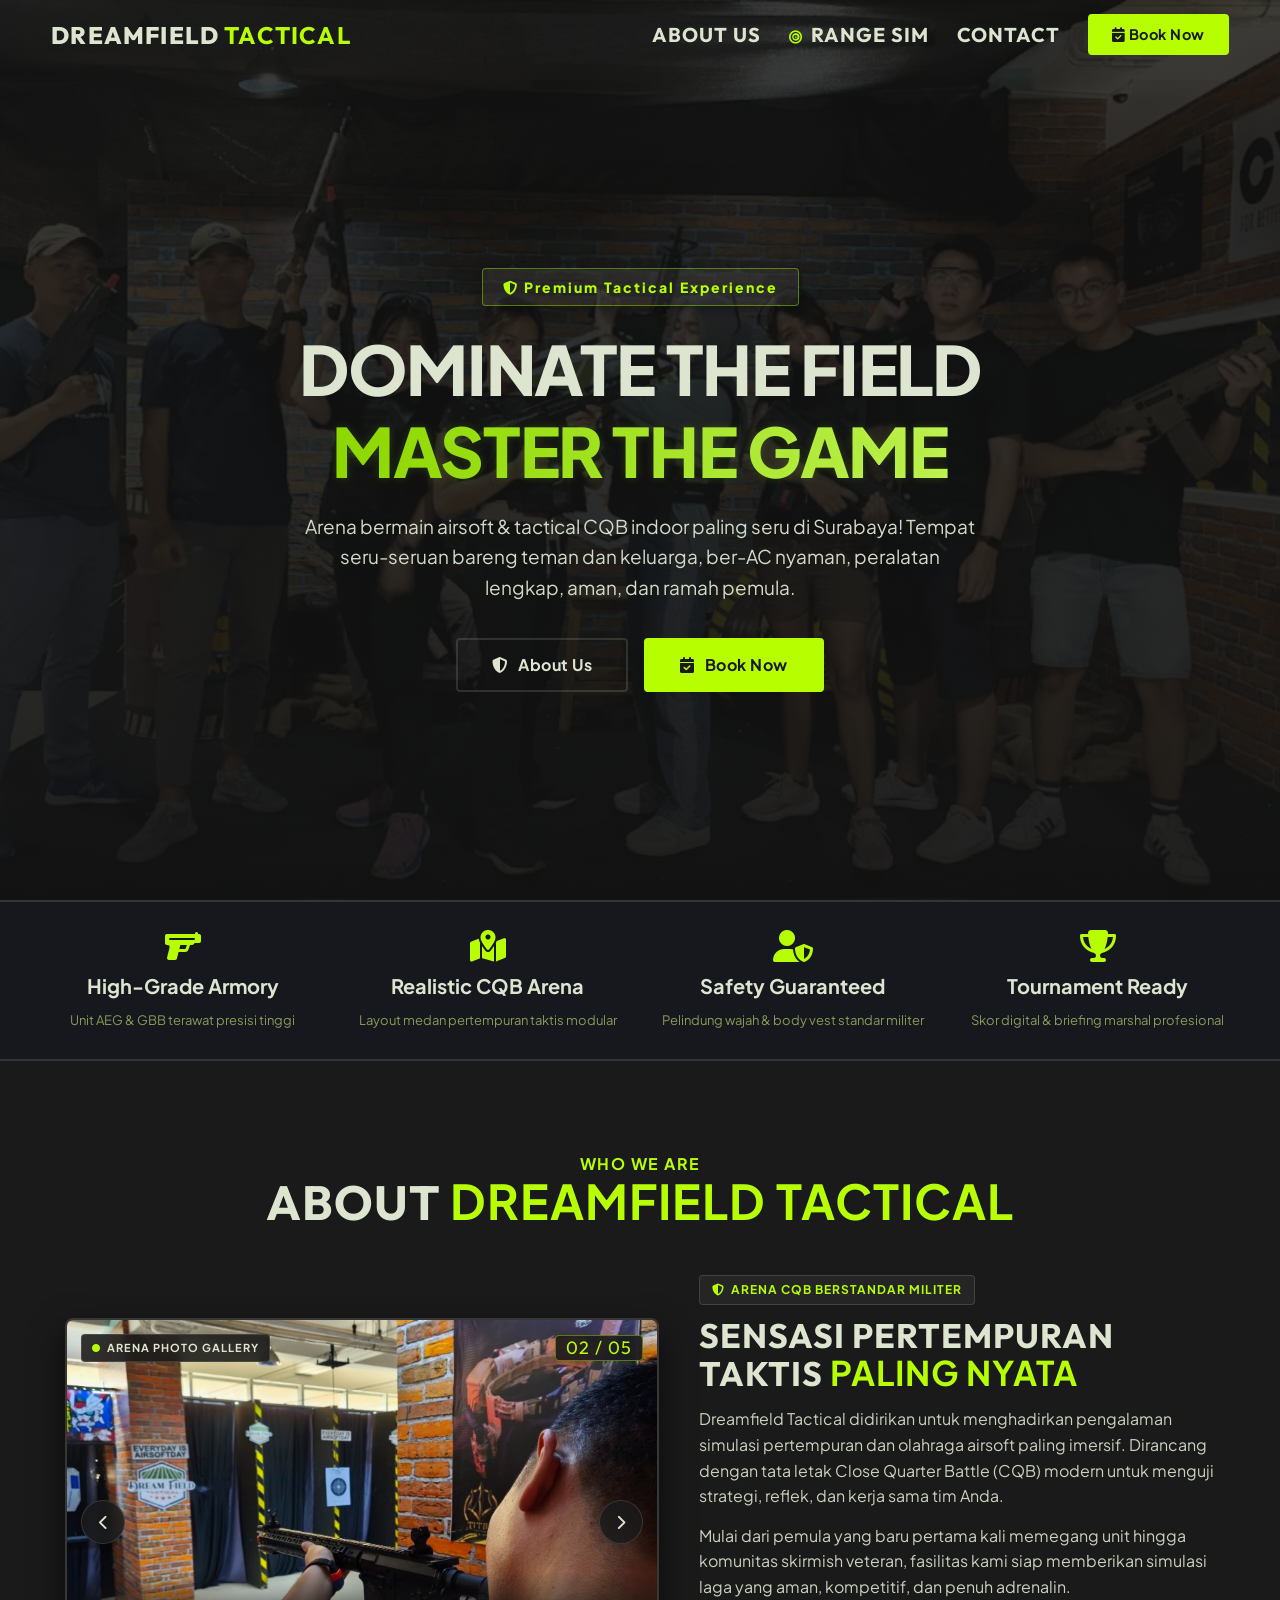
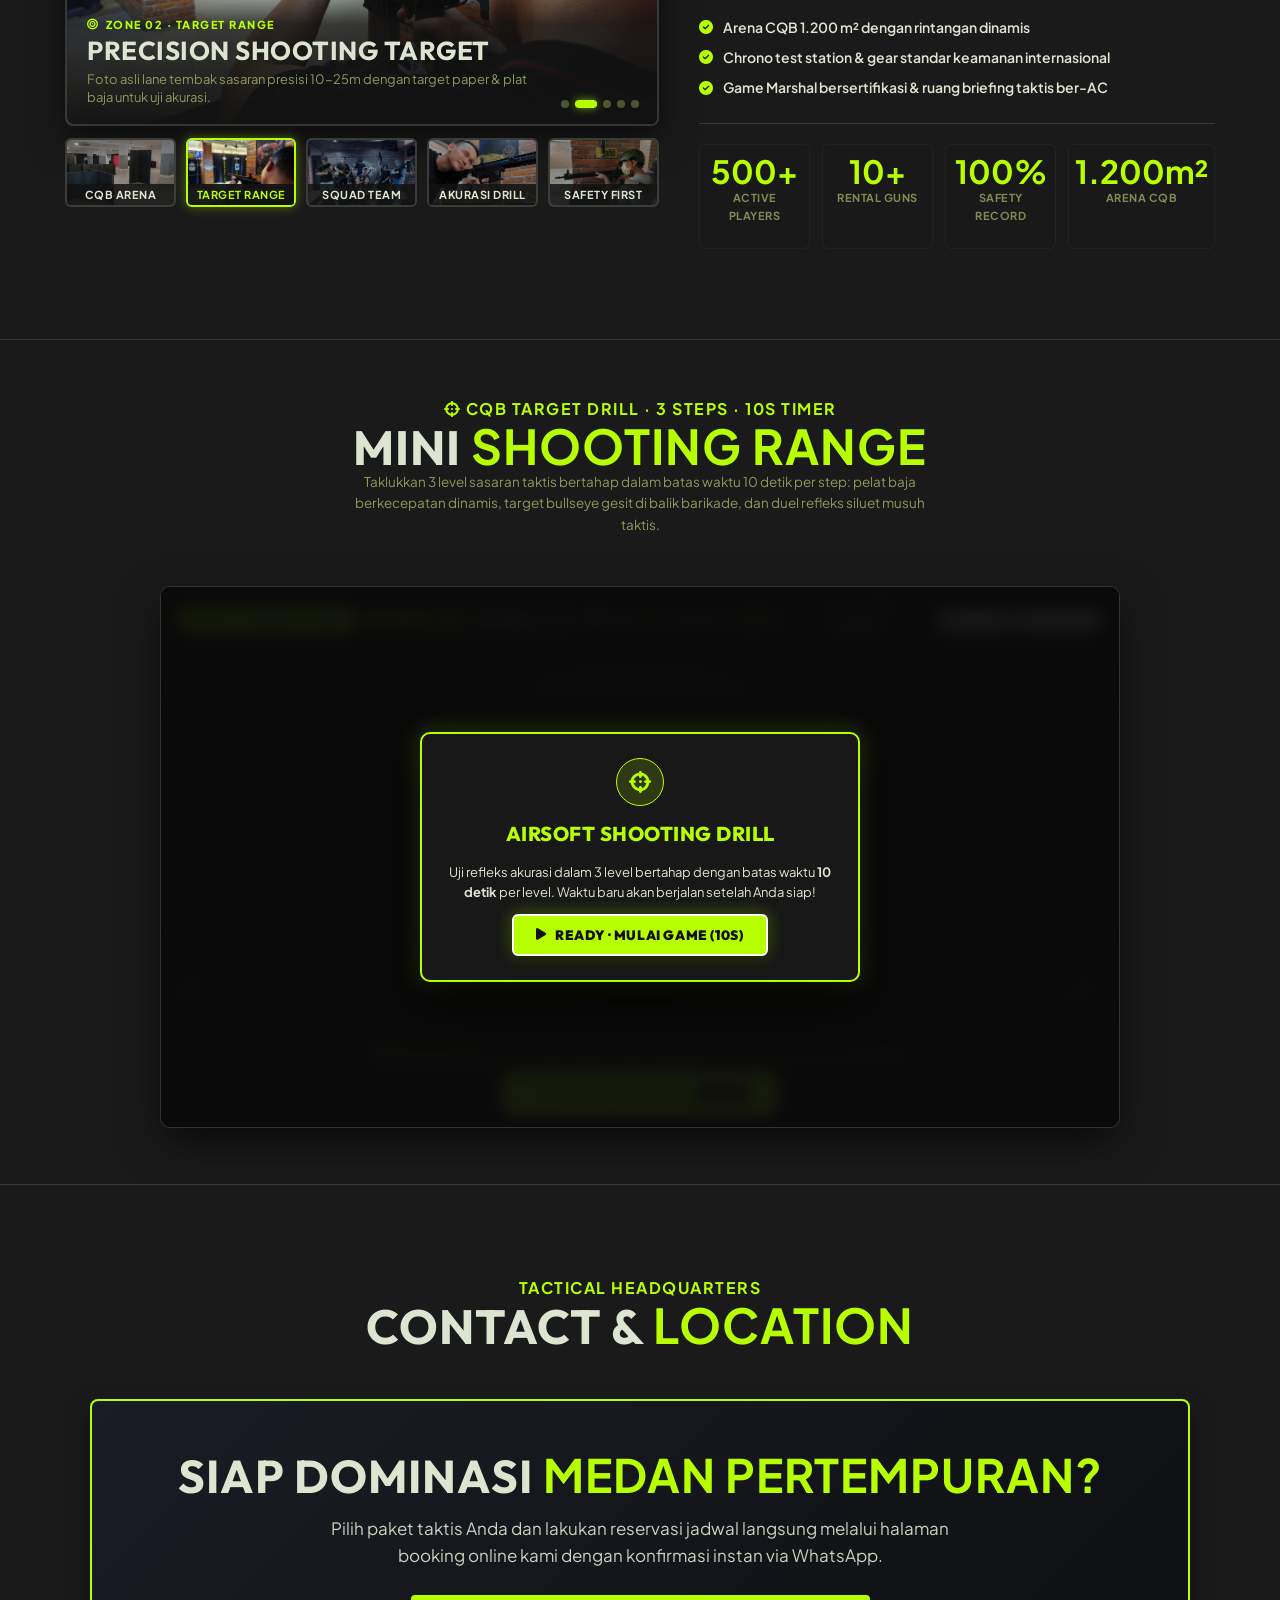
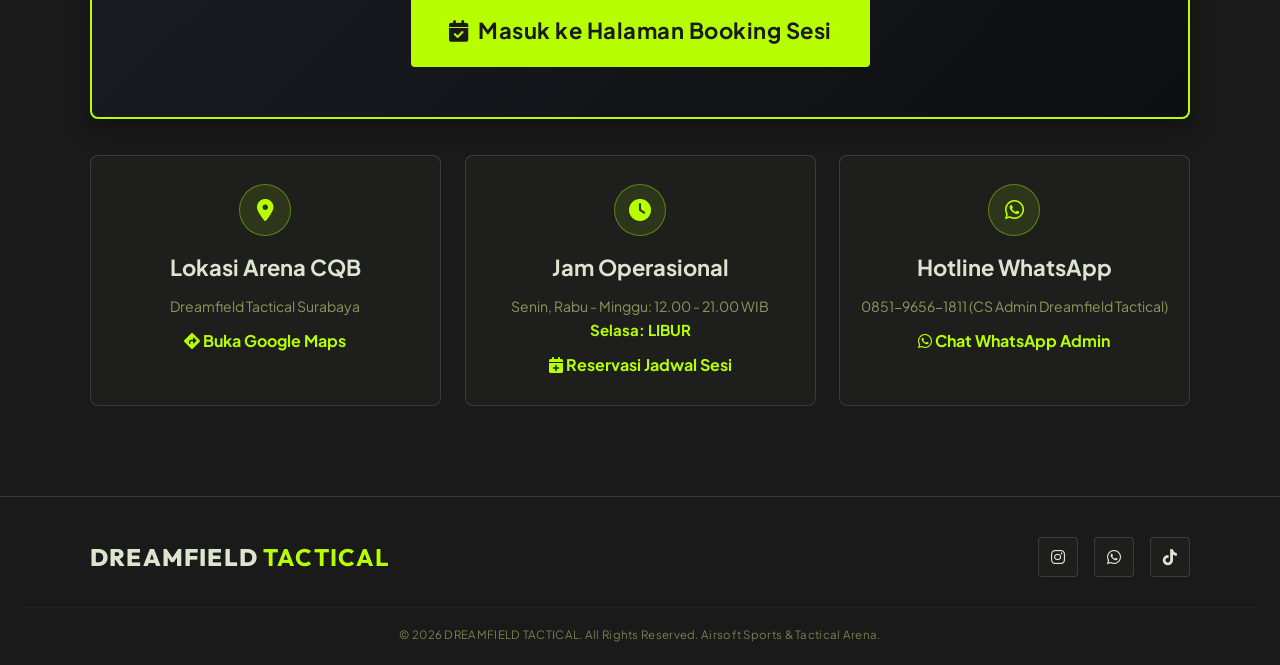
==== index.html @ 632215bf "style: spread navbar edge-to-edge to screen corners on desktop" ====
<!DOCTYPE html>
<html lang="id">
<head>
    <meta charset="UTF-8">
    <meta name="viewport" content="width=device-width, initial-scale=1.0">
    <title>DREAMFIELD TACTICAL - Premium Airsoft & Tactical Arena</title>
    <!-- Font Awesome Icons -->
    <link rel="stylesheet" href="https://cdnjs.cloudflare.com/ajax/libs/font-awesome/6.4.0/css/all.min.css">
    <!-- Google Fonts -->
    <link href="https://fonts.googleapis.com/css2?family=Outfit:wght@500;600;700;800;900&family=Plus+Jakarta+Sans:wght@400;500;600;700;800&display=swap" rel="stylesheet">
    
    <style>
        :root {
            --color-lime: #B7FF00;
            --color-charcoal: #1A1A1A;
            --color-sage: #DDE5D1;
            --color-moss: #8A9A5B;
            --color-olive: rgba(221, 229, 209, 0.15);
            --color-dark-surface: #121212;
            --color-card-bg: #1E1F1D;
            --ease-out: cubic-bezier(0.23, 1, 0.32, 1);
            --ease-in-out: cubic-bezier(0.77, 0, 0.175, 1);
            --ease-drawer: cubic-bezier(0.32, 0.72, 0, 1);
            --ease-slide: cubic-bezier(0.16, 1, 0.3, 1);
            --dur-slide: 650ms;
            --transition-speed: 200ms var(--ease-out);
        }

        * {
            margin: 0;
            padding: 0;
            box-sizing: border-box;
            font-family: 'Plus Jakarta Sans', sans-serif;
        }

        html {
            scroll-behavior: smooth;
            overflow-x: hidden;
            max-width: 100%;
            width: 100%;
        }

        section[id] {
            scroll-margin-top: 75px;
        }

        body {
            background-color: var(--color-charcoal);
            color: var(--color-sage);
            line-height: 1.6;
            overflow-x: hidden;
            overflow-x: clip;
            max-width: 100%;
            width: 100%;
            position: relative;
        }

        h1, h2, h3, .logo, .nav-link, .btn-tactical {
            font-family: 'Outfit', sans-serif;
            text-transform: uppercase;
            letter-spacing: 1px;
        }

        /* --- Animations Keyframes --- */
        @keyframes pulseGlow {
            0% { box-shadow: 0 0 10px rgba(183, 255, 0, 0.4); }
            50% { box-shadow: 0 0 12px rgba(142, 216, 0, 0.3); }
            100% { box-shadow: 0 0 10px rgba(183, 255, 0, 0.4); }
        }

        @keyframes fadeInUp {
            from {
                opacity: 0;
                transform: translateY(24px);
            }
            to {
                opacity: 1;
                transform: translateY(0);
            }
        }

        @keyframes float {
            0% { transform: translateY(0px); }
            50% { transform: translateY(-4px); }
            100% { transform: translateY(0px); }
        }

        /* --- Fluid Scroll Slide Animations (Apple & Emil Kowalski Design Engineering) --- */
        .slide-reveal,
        .reveal {
            opacity: 0;
            will-change: opacity, transform;
            transition: opacity var(--dur-slide) var(--ease-slide), transform var(--dur-slide) var(--ease-slide);
        }

        /* Slide Up (Standard vertical elevation) */
        .slide-reveal,
        .slide-reveal.slide-up,
        .reveal {
            transform: translateY(32px);
        }

        /* Slide in from Left (Asymmetric split / columns) */
        .slide-reveal.slide-left {
            transform: translateX(-40px);
        }

        /* Slide in from Right (Asymmetric split / columns) */
        .slide-reveal.slide-right {
            transform: translateX(40px);
        }

        /* Slide Scale (Featured banners, stat boxes, CTA) */
        .slide-reveal.slide-scale {
            transform: translateY(24px) scale(0.95);
        }

        /* Active In-View Triggered State */
        .slide-reveal.active,
        .reveal.active {
            opacity: 1;
            transform: translate(0, 0) scale(1);
        }

        /* Staggered Cascading Entrances for Grid Items */
        .features-grid .feature-item:nth-child(1) { transition-delay: 0ms; }
        .features-grid .feature-item:nth-child(2) { transition-delay: 80ms; }
        .features-grid .feature-item:nth-child(3) { transition-delay: 160ms; }
        .features-grid .feature-item:nth-child(4) { transition-delay: 240ms; }

        .about-stats .stat-box:nth-child(1) { transition-delay: 0ms; }
        .about-stats .stat-box:nth-child(2) { transition-delay: 70ms; }
        .about-stats .stat-box:nth-child(3) { transition-delay: 140ms; }
        .about-stats .stat-box:nth-child(4) { transition-delay: 210ms; }

        .cards-grid-3 .tac-price-card:nth-child(1),
        .cards-grid-4 .tac-price-card:nth-child(1) { transition-delay: 0ms; }
        .cards-grid-3 .tac-price-card:nth-child(2),
        .cards-grid-4 .tac-price-card:nth-child(2) { transition-delay: 70ms; }
        .cards-grid-3 .tac-price-card:nth-child(3),
        .cards-grid-4 .tac-price-card:nth-child(3) { transition-delay: 140ms; }
        .cards-grid-4 .tac-price-card:nth-child(4) { transition-delay: 210ms; }

        .facility-grid .facility-card:nth-child(1) { transition-delay: 0ms; }
        .facility-grid .facility-card:nth-child(2) { transition-delay: 60ms; }
        .facility-grid .facility-card:nth-child(3) { transition-delay: 120ms; }
        .facility-grid .facility-card:nth-child(4) { transition-delay: 180ms; }
        .facility-grid .facility-card:nth-child(5) { transition-delay: 240ms; }
        .facility-grid .facility-card:nth-child(6) { transition-delay: 300ms; }

        .contact-grid .contact-info-card:nth-child(1) { transition-delay: 0ms; }
        .contact-grid .contact-info-card:nth-child(2) { transition-delay: 80ms; }
        .contact-grid .contact-info-card:nth-child(3) { transition-delay: 160ms; }

        /* --- Navbar (Transparent at Top, Glassmorphism on Scroll) --- */
        header {
            background-color: transparent;
            border-bottom: 1px solid transparent;
            position: fixed;
            top: 0;
            left: 0;
            width: 100%;
            z-index: 1000;
            backdrop-filter: none;
            -webkit-backdrop-filter: none;
            box-shadow: none;
            transition: transform 750ms cubic-bezier(0.16, 1, 0.3, 1), 
                        opacity 650ms ease, 
                        background-color 300ms var(--ease-out), 
                        border-color 300ms var(--ease-out), 
                        padding 300ms var(--ease-out), 
                        box-shadow 300ms var(--ease-out),
                        backdrop-filter 300ms var(--ease-out);
            transform: translateY(-100%);
            opacity: 0;
            will-change: transform, opacity;
        }

        header.revealed {
            transform: translateY(0);
            opacity: 1;
        }

        header.scrolled {
            padding: 5px 0;
            background-color: rgba(18, 18, 18, 0.94);
            backdrop-filter: blur(12px);
            -webkit-backdrop-filter: blur(12px);
            border-bottom: 1px solid rgba(221, 229, 209, 0.12);
            box-shadow: 0 4px 25px rgba(0, 0, 0, 0.6);
        }

        .nav-container {
            width: 100%;
            max-width: 100%;
            margin: 0;
            padding: 14px clamp(24px, 4vw, 56px);
            display: flex;
            justify-content: space-between;
            align-items: center;
            box-sizing: border-box;
        }

        .logo {
            font-family: 'Outfit', sans-serif;
            font-size: 24px;
            font-weight: 800;
            color: var(--color-sage);
            text-decoration: none;
            display: inline-flex;
            align-items: center;
            gap: 0;
            letter-spacing: 1.2px;
            line-height: 1;
            transition: transform 160ms var(--ease-out);
        }

        .logo:active {
            transform: scale(0.97);
        }

        .logo span {
            color: var(--color-lime);
            font-family: 'Outfit', sans-serif;
            font-weight: 700;
            letter-spacing: 1.2px;
            margin-left: 5px;
        }

        .nav-menu {
            display: flex;
            gap: 28px;
            list-style: none;
            align-items: center;
        }

        .nav-link {
            text-decoration: none;
            color: var(--color-sage);
            font-size: 20px;
            font-weight: 700;
            position: relative;
            transition: color 0.3s;
        }

        .nav-link::after {
            content: '';
            position: absolute;
            width: 0;
            height: 3px;
            bottom: -4px;
            left: 0;
            background-color: var(--color-lime);
            transition: width 0.3s ease;
        }

        .nav-link:hover {
            color: var(--color-lime);
        }

        .nav-link:hover::after {
            width: 100%;
        }

        .btn-header {
            background-color: var(--color-lime);
            color: var(--color-charcoal);
            padding: 7px 22px;
            border-radius: 4px;
            font-size: 14.5px;
            font-weight: 700;
            letter-spacing: 0.5px;
            text-decoration: none;
            transition: transform 160ms var(--ease-out), background-color 160ms var(--ease-out), color 160ms var(--ease-out), border-color 160ms var(--ease-out), box-shadow 160ms var(--ease-out);
            border: 2px solid var(--color-lime);
            display: inline-block;
        }

        .btn-header:active {
            transform: scale(0.97);
        }

        .btn-header:hover {
            background-color: transparent;
            color: var(--color-lime);
            box-shadow: 0 0 8px rgba(142, 216, 0, 0.2);
        }

        /* --- Hero Section & Choreographed Text Entrance --- */
        .hero {
            position: relative;
            min-height: 100vh;
            background: linear-gradient(180deg, rgba(18, 18, 18, 0.82) 0%, rgba(18, 18, 18, 0.94) 100%), 
                        url('assets/img/community-squad-lineup.jpg') center/cover no-repeat;
            display: flex;
            align-items: center;
            justify-content: center;
            text-align: center;
            padding: 130px 20px 70px;
            overflow: hidden;
        }

        .hero-content {
            position: relative;
            z-index: 2;
        }

        .hero-badge {
            display: inline-block;
            background-color: rgba(255, 255, 255, 0.06);
            color: var(--color-lime);
            padding: 7px 20px;
            font-size: 14px;
            font-weight: 800;
            letter-spacing: 2px;
            border-radius: 4px;
            margin-bottom: 22px;
            border: 1px solid rgba(142, 216, 0, 0.5);
            box-shadow: 0 2px 8px rgba(0, 0, 0, 0.3);
            opacity: 0;
            transform: translateY(-24px);
            filter: blur(6px);
            transition: transform 850ms cubic-bezier(0.16, 1, 0.3, 1), 
                        opacity 750ms ease, 
                        filter 750ms ease;
            will-change: transform, opacity, filter;
        }

        .hero-content.revealed .hero-badge {
            opacity: 1;
            transform: translateY(0);
            filter: blur(0);
            transition-delay: 60ms;
        }

        /* Hero Title Mask Reveal Animation for DOMINATE THE FIELD / MASTER THE GAME */
        .hero-title {
            font-family: 'Outfit', sans-serif;
            font-size: clamp(38px, 6.5vw, 68px);
            font-weight: 900;
            line-height: 1.08;
            color: var(--color-sage);
            margin-bottom: 20px;
            letter-spacing: -0.02em;
            display: flex;
            flex-direction: column;
            align-items: center;
        }

        .hero-mask-wrap {
            display: block;
            overflow: hidden;
            padding: 4px 0;
        }

        .hero-title-line {
            display: block;
            opacity: 0;
            transform: translateY(115%);
            filter: blur(8px);
            transition: transform 950ms cubic-bezier(0.16, 1, 0.3, 1), 
                        opacity 800ms ease, 
                        filter 800ms ease;
            will-change: transform, opacity, filter;
        }

        .hero-title-line.line-1 {
            color: var(--color-sage);
        }

        .hero-title-line.line-2 {
            color: var(--color-lime);
            text-shadow: 0 0 10px rgba(142, 216, 0, 0.2);
            background: linear-gradient(90deg, #8ED800 0%, #c4f55a 50%, #8ED800 100%);
            background-size: 200% auto;
            -webkit-background-clip: text;
            -webkit-text-fill-color: transparent;
        }

        .hero-content.revealed .hero-title-line.line-1 {
            opacity: 1;
            transform: translateY(0);
            filter: blur(0);
            transition-delay: 140ms;
        }

        .hero-content.revealed .hero-title-line.line-2 {
            opacity: 1;
            transform: translateY(0);
            filter: blur(0);
            transition-delay: 280ms;
            animation: limeShimmer 5s ease 1.5s infinite;
        }

        @keyframes limeShimmer {
            0% { background-position: 0% center; }
            50% { background-position: 200% center; }
            100% { background-position: 0% center; }
        }

        .hero-description {
            max-width: 680px;
            margin: 0 auto 36px;
            font-size: 19px;
            color: var(--color-sage);
            opacity: 0;
            transform: translateY(30px);
            filter: blur(6px);
            transition: transform 900ms cubic-bezier(0.16, 1, 0.3, 1), 
                        opacity 800ms ease, 
                        filter 800ms ease;
            will-change: transform, opacity, filter;
        }

        .hero-content.revealed .hero-description {
            opacity: 0.95;
            transform: translateY(0);
            filter: blur(0);
            transition-delay: 420ms;
        }

        .hero-buttons {
            display: flex;
            gap: 16px;
            justify-content: center;
            flex-wrap: wrap;
            opacity: 0;
            transform: translateY(26px) scale(0.96);
            transition: transform 850ms cubic-bezier(0.16, 1, 0.3, 1), 
                        opacity 750ms ease;
            will-change: transform, opacity;
        }

        .hero-content.revealed .hero-buttons {
            opacity: 1;
            transform: translateY(0) scale(1);
            transition-delay: 540ms;
        }

        .btn-primary-tactical {
            background-color: var(--color-lime);
            color: var(--color-charcoal);
            padding: 12px 34px;
            font-size: 16px;
            font-weight: 700;
            letter-spacing: 0.5px;
            text-decoration: none;
            border-radius: 4px;
            border: 2px solid var(--color-lime);
            display: inline-flex;
            align-items: center;
            gap: 10px;
            transition: transform 160ms var(--ease-out), background-color 160ms var(--ease-out), color 160ms var(--ease-out), border-color 160ms var(--ease-out), box-shadow 160ms var(--ease-out);
        }

        .btn-primary-tactical:active {
            transform: scale(0.97);
        }

        .btn-primary-tactical:hover {
            background-color: transparent;
            color: var(--color-lime);
            transform: translateY(-2px);
            box-shadow: 0 4px 16px rgba(0, 0, 0, 0.4), 0 0 8px rgba(142, 216, 0, 0.2);
        }

        .btn-secondary-tactical {
            background-color: transparent;
            color: var(--color-sage);
            padding: 12px 34px;
            font-size: 16px;
            font-weight: 700;
            letter-spacing: 0.5px;
            text-decoration: none;
            border-radius: 4px;
            border: 2px solid var(--color-olive);
            display: inline-flex;
            align-items: center;
            gap: 10px;
            transition: transform 160ms var(--ease-out), color 160ms var(--ease-out), border-color 160ms var(--ease-out), background-color 160ms var(--ease-out);
        }

        .btn-secondary-tactical:active {
            transform: scale(0.97);
        }

        .btn-secondary-tactical:hover {
            border-color: var(--color-lime);
            color: var(--color-lime);
            background-color: rgba(255, 255, 255, 0.03);
            transform: translateY(-2px);
        }

        /* --- Features / Highlight Bar Entrance --- */
        .features-bar {
            background-color: rgba(22, 24, 30, 0.96);
            border-top: 2px solid var(--color-olive);
            border-bottom: 2px solid var(--color-olive);
            padding: 28px 20px;
            opacity: 0;
            transform: translateY(35px);
            filter: blur(4px);
            transition: transform 850ms cubic-bezier(0.16, 1, 0.3, 1), opacity 800ms ease, filter 800ms ease;
            will-change: transform, opacity, filter;
            overflow: hidden;
        }

        .features-bar.revealed {
            opacity: 1;
            transform: translateY(0);
            filter: blur(0);
            transition-delay: 620ms;
        }

        .features-grid {
            max-width: 1200px;
            margin: 0 auto;
            display: grid;
            grid-template-columns: repeat(auto-fit, minmax(220px, 1fr));
            gap: 20px;
            text-align: center;
        }

        .feature-item {
            display: flex;
            flex-direction: column;
            align-items: center;
            gap: 8px;
            transition: transform 200ms var(--ease-out);
        }

        .feature-item:hover {
            transform: translateY(-4px);
        }

        .feature-icon {
            font-size: 32px;
            color: var(--color-lime);
            transition: transform 0.3s ease;
        }

        .feature-item:hover .feature-icon {
            transform: scale(1.2) rotate(5deg);
        }

        .feature-title {
            font-size: 20px;
            color: var(--color-sage);
            font-weight: 700;
        }

        .feature-desc {
            font-size: 13px;
            color: var(--color-moss);
        }

        /* --- Section Common --- */
        section {
            padding: 90px 20px;
        }

        .section-header {
            text-align: center;
            margin-bottom: 50px;
        }

        .section-title {
            font-size: 48px;
            color: var(--color-sage);
            line-height: 1;
        }

        .section-title span {
            color: var(--color-lime);
        }

        .section-subtitle {
            font-size: 16px;
            color: var(--color-lime);
            font-weight: 700;
            letter-spacing: 1.5px;
            text-transform: uppercase;
        }

        /* --- About Section & Arena Photo Slider --- */
        .about-container {
            max-width: 1150px;
            margin: 0 auto;
            display: grid;
            grid-template-columns: 1.15fr 1fr;
            gap: 40px;
            align-items: center;
        }

        .about-slider-column {
            display: flex;
            flex-direction: column;
            gap: 12px;
            width: 100%;
        }

        .arena-slider-wrapper {
            position: relative;
            overflow: hidden;
            border-radius: 8px;
            border: 2px solid var(--color-olive);
            box-shadow: 0 14px 35px rgba(0, 0, 0, 0.6);
            background-color: var(--color-charcoal);
            aspect-ratio: 16 / 11;
            width: 100%;
            transition: border-color 0.3s ease, box-shadow 0.3s ease;
        }

        .arena-slider-wrapper:hover {
            border-color: var(--color-lime);
            box-shadow: 0 16px 40px rgba(0, 0, 0, 0.5);
        }

        /* HUD Header */
        .slider-hud-header {
            position: absolute;
            top: 14px;
            left: 14px;
            right: 14px;
            z-index: 10;
            display: flex;
            justify-content: space-between;
            align-items: center;
            pointer-events: none;
        }

        .hud-status {
            background: rgba(26, 26, 26, 0.88);
            backdrop-filter: blur(6px);
            border: 1px solid var(--color-olive);
            padding: 4px 10px;
            border-radius: 4px;
            font-size: 11px;
            font-weight: 700;
            color: var(--color-sage);
            letter-spacing: 1px;
            display: inline-flex;
            align-items: center;
            gap: 6px;
        }

        .hud-counter {
            background: rgba(26, 26, 26, 0.88);
            backdrop-filter: blur(6px);
            border: 1px solid rgba(142, 216, 0, 0.5);
            padding: 2px 10px;
            border-radius: 4px;
            font-family: 'Outfit', sans-serif;
            font-size: 18px;
            color: var(--color-lime);
            letter-spacing: 1px;
            line-height: 1.1;
        }

        /* Slider Slides */
        .slider-track {
            position: relative;
            width: 100%;
            height: 100%;
        }

        .slider-slide {
            position: absolute;
            inset: 0;
            opacity: 0;
            visibility: hidden;
            transform: scale(1.04);
            transition: opacity 0.6s cubic-bezier(0.4, 0, 0.2, 1), transform 0.6s cubic-bezier(0.4, 0, 0.2, 1), visibility 0.6s;
        }

        .slider-slide.active {
            opacity: 1;
            visibility: visible;
            transform: scale(1);
        }

        .slide-img {
            width: 100%;
            height: 100%;
            object-fit: cover;
            display: block;
        }

        .slide-caption-overlay {
            position: absolute;
            bottom: 0;
            left: 0;
            right: 0;
            padding: 45px 20px 18px;
            background: linear-gradient(180deg, transparent 0%, rgba(18, 18, 18, 0.8) 35%, rgba(18, 18, 18, 0.98) 100%);
            z-index: 5;
            display: flex;
            flex-direction: column;
            gap: 4px;
            pointer-events: none;
        }

        .slide-tag {
            font-size: 11px;
            font-weight: 800;
            color: var(--color-lime);
            text-transform: uppercase;
            letter-spacing: 1.5px;
            display: inline-flex;
            align-items: center;
            gap: 6px;
        }

        .slide-title {
            font-family: 'Outfit', sans-serif;
            font-size: 26px;
            color: var(--color-sage);
            line-height: 1.1;
            letter-spacing: 0.5px;
            margin: 0;
        }

        .slide-desc {
            font-size: 13px;
            color: var(--color-moss);
            line-height: 1.4;
            margin: 0;
            max-width: 85%;
        }

        /* Navigation Arrows */
        .slider-arrow {
            position: absolute;
            top: 50%;
            transform: translateY(-50%);
            z-index: 10;
            width: 44px;
            height: 44px;
            border-radius: 50%;
            background-color: rgba(26, 26, 26, 0.85);
            border: 1px solid var(--color-olive);
            color: var(--color-sage);
            display: flex;
            align-items: center;
            justify-content: center;
            font-size: 15px;
            cursor: pointer;
            transition: transform 160ms var(--ease-out), background-color 160ms var(--ease-out), color 160ms var(--ease-out), border-color 160ms var(--ease-out), box-shadow 160ms var(--ease-out);
            backdrop-filter: blur(4px);
        }

        .slider-arrow.btn-prev {
            left: 14px;
        }

        .slider-arrow.btn-next {
            right: 14px;
        }

        .slider-arrow:active {
            transform: translateY(-50%) scale(0.94);
        }

        .slider-arrow:hover {
            background-color: var(--color-lime);
            color: var(--color-charcoal);
            border-color: var(--color-lime);
            box-shadow: 0 0 8px rgba(142, 216, 0, 0.2);
            transform: translateY(-50%) scale(1.06);
        }

        /* Dots / Pills Indicators */
        .slider-dots-container {
            position: absolute;
            bottom: 16px;
            right: 18px;
            z-index: 10;
            display: flex;
            gap: 6px;
            align-items: center;
        }

        .slider-dot {
            width: 8px;
            height: 8px;
            border-radius: 4px;
            background-color: var(--color-moss);
            border: none;
            cursor: pointer;
            transition: width 200ms var(--ease-out), background-color 200ms var(--ease-out), opacity 200ms var(--ease-out), box-shadow 200ms var(--ease-out);
            padding: 0;
            opacity: 0.5;
        }

        .slider-dot.active {
            width: 22px;
            background-color: var(--color-lime);
            opacity: 1;
            box-shadow: 0 0 8px rgba(183, 255, 0, 0.6);
        }

        /* Thumbnail Navigation Row */
        .slider-thumbs-row {
            display: grid;
            grid-template-columns: repeat(5, 1fr);
            gap: 10px;
        }

        .slider-thumb {
            border: 2px solid var(--color-olive);
            border-radius: 6px;
            overflow: hidden;
            cursor: pointer;
            transition: border-color 160ms var(--ease-out), box-shadow 160ms var(--ease-out), transform 160ms var(--ease-out);
            background-color: var(--color-card-bg);
            position: relative;
            aspect-ratio: 16 / 10;
        }

        .slider-thumb:active {
            transform: scale(0.96);
        }

        .slider-thumb img {
            width: 100%;
            height: 100%;
            object-fit: cover;
            display: block;
            filter: brightness(0.65);
            transition: filter 200ms var(--ease-out), transform 200ms var(--ease-out);
        }

        .slider-thumb .thumb-lbl {
            position: absolute;
            bottom: 0;
            left: 0;
            right: 0;
            text-align: center;
            font-size: 11px;
            font-weight: 700;
            color: var(--color-sage);
            background: rgba(18, 18, 18, 0.85);
            padding: 2px 4px;
            text-transform: uppercase;
            letter-spacing: 0.5px;
            white-space: nowrap;
            overflow: hidden;
            text-overflow: ellipsis;
        }

        .slider-thumb:hover {
            border-color: var(--color-moss);
        }

        .slider-thumb:hover img {
            filter: brightness(0.9);
            transform: scale(1.05);
        }

        .slider-thumb.active {
            border-color: var(--color-lime);
            box-shadow: 0 0 12px rgba(183, 255, 0, 0.35);
        }

        .slider-thumb.active img {
            filter: brightness(1);
        }

        .slider-thumb.active .thumb-lbl {
            color: var(--color-lime);
            background: rgba(18, 18, 18, 0.95);
        }

        /* About Text Styling */
        .about-badge {
            display: inline-flex;
            align-items: center;
            gap: 6px;
            background-color: rgba(255, 255, 255, 0.05);
            color: var(--color-lime);
            border: 1px solid var(--color-olive);
            padding: 4px 12px;
            border-radius: 4px;
            font-size: 12px;
            font-weight: 700;
            letter-spacing: 1px;
            text-transform: uppercase;
            margin-bottom: 12px;
        }

        .about-text h3 {
            font-size: 34px;
            color: var(--color-sage);
            line-height: 1.1;
            margin-bottom: 14px;
        }

        .about-text h3 span {
            color: var(--color-lime);
        }

        .about-text p {
            margin-bottom: 14px;
            color: var(--color-sage);
            opacity: 0.9;
            font-size: 16px;
            line-height: 1.6;
        }

        .about-highlights-list {
            display: flex;
            flex-direction: column;
            gap: 8px;
            margin: 16px 0 22px;
        }

        .highlight-point {
            display: flex;
            align-items: center;
            gap: 10px;
            font-size: 14px;
            font-weight: 600;
            color: var(--color-sage);
        }

        .highlight-point i {
            color: var(--color-lime);
            font-size: 14px;
            flex-shrink: 0;
        }

        .about-stats {
            display: grid;
            grid-template-columns: repeat(4, 1fr);
            gap: 12px;
            margin-top: 24px;
            padding-top: 20px;
            border-top: 1px solid rgba(138, 154, 91, 0.25);
        }

        .stat-box {
            text-align: center;
            background: rgba(26, 26, 26, 0.6);
            border: 1px solid rgba(255, 255, 255, 0.04);
            border-radius: 6px;
            padding: 10px 6px;
        }

        .stat-box h4 {
            font-size: 32px;
            color: var(--color-lime);
            line-height: 1;
            margin-bottom: 2px;
        }

        .stat-box p {
            font-size: 11px;
            text-transform: uppercase;
            color: var(--color-moss);
            font-weight: 700;
            letter-spacing: 0.5px;
        }

        /* --- Pricelist Section (Multi-Section / Category Tabs) --- */
        .pricing {
            background-color: var(--color-dark-surface);
            padding: 90px 20px;
        }

        .section-lead-text {
            font-size: 16px;
            color: var(--color-sage);
            opacity: 0.85;
            max-width: 600px;
            margin: 10px auto 0;
            text-align: center;
        }

        .pricing-container {
            max-width: 1200px;
            margin: 0 auto;
        }

        /* Tactical Category Navigation Tabs */
        .pricing-tabs-nav {
            display: flex;
            justify-content: center;
            gap: 12px;
            flex-wrap: wrap;
            margin: 30px auto 36px;
            max-width: 1100px;
        }

        .price-tab-btn {
            background-color: rgba(26, 26, 26, 0.9);
            border: 2px solid var(--color-olive);
            border-radius: 8px;
            padding: 12px 18px;
            color: var(--color-sage);
            display: flex;
            align-items: center;
            gap: 12px;
            cursor: pointer;
            transition: transform 160ms var(--ease-out), border-color 160ms var(--ease-out), background-color 160ms var(--ease-out), box-shadow 160ms var(--ease-out);
            text-align: left;
            user-select: none;
            font-family: 'Plus Jakarta Sans', sans-serif;
        }

        .price-tab-btn:active {
            transform: scale(0.97);
        }

        .price-tab-btn:hover {
            border-color: var(--color-moss);
            background-color: rgba(255, 255, 255, 0.04);
            transform: translateY(-2px);
        }

        .price-tab-btn.active {
            background: linear-gradient(135deg, rgba(34, 38, 46, 0.85) 0%, rgba(20, 22, 27, 0.98) 100%);
            border-color: var(--color-lime);
            box-shadow: 0 4px 16px rgba(0, 0, 0, 0.4);
        }

        .tab-btn-icon {
            width: 40px;
            height: 40px;
            border-radius: 6px;
            background-color: rgba(255, 255, 255, 0.05);
            border: 1px solid var(--color-olive);
            color: var(--color-lime);
            display: flex;
            align-items: center;
            justify-content: center;
            font-size: 18px;
            transition: transform 160ms var(--ease-out), background-color 160ms var(--ease-out), color 160ms var(--ease-out), border-color 160ms var(--ease-out);
            flex-shrink: 0;
        }

        .price-tab-btn:hover .tab-btn-icon {
            transform: scale(1.08);
        }

        .price-tab-btn.active .tab-btn-icon {
            background-color: rgba(34, 38, 47, 0.8);
            color: var(--color-lime);
            border-color: var(--color-lime);
        }

        .tab-btn-info {
            display: flex;
            flex-direction: column;
            gap: 2px;
        }

        .tab-btn-title {
            font-family: 'Outfit', sans-serif;
            font-size: 22px;
            line-height: 1;
            letter-spacing: 1px;
            color: var(--color-sage);
            transition: color 160ms var(--ease-out);
        }

        .price-tab-btn.active .tab-btn-title {
            color: var(--color-lime);
        }

        .tab-btn-badge {
            font-size: 11px;
            font-weight: 700;
            color: var(--color-moss);
            text-transform: uppercase;
            letter-spacing: 0.5px;
        }

        .price-tab-btn.active .tab-btn-badge {
            color: var(--color-sage);
        }

        .tab-btn-badge.hot {
            color: var(--color-lime);
            font-weight: 800;
        }

        /* Section View Toggling */
        .price-section-view {
            display: none;
            animation: fadeSection 220ms var(--ease-out) forwards;
        }

        .price-section-view.active {
            display: block;
        }

        @keyframes fadeSection {
            from {
                opacity: 0;
                transform: translateY(8px);
            }
            to {
                opacity: 1;
                transform: translateY(0);
            }
        }

        /* Category Header Banner */
        .sec-banner-card {
            background: linear-gradient(135deg, rgba(26, 29, 36, 0.95) 0%, rgba(16, 17, 21, 0.98) 100%);
            border: 1px solid var(--color-olive);
            border-left: 4px solid var(--color-lime);
            border-radius: 8px;
            padding: 20px 24px;
            margin-bottom: 28px;
            display: flex;
            justify-content: space-between;
            align-items: center;
            flex-wrap: wrap;
            gap: 16px;
            box-shadow: 0 8px 24px rgba(0, 0, 0, 0.3);
        }

        .sec-banner-left {
            display: flex;
            align-items: center;
            gap: 16px;
        }

        .sec-banner-icon {
            width: 48px;
            height: 48px;
            border-radius: 8px;
            background-color: rgba(183, 255, 0, 0.12);
            border: 1px solid rgba(142, 216, 0, 0.5);
            color: var(--color-lime);
            display: flex;
            align-items: center;
            justify-content: center;
            font-size: 22px;
            flex-shrink: 0;
        }

        .sec-banner-title {
            font-family: 'Outfit', sans-serif;
            font-size: 32px;
            line-height: 1;
            color: var(--color-sage);
            letter-spacing: 1px;
            margin-bottom: 3px;
        }

        .sec-banner-title span {
            color: var(--color-lime);
        }

        .sec-banner-desc {
            font-size: 14px;
            color: var(--color-moss);
            margin: 0;
        }

        .sec-banner-badges {
            display: flex;
            gap: 8px;
            flex-wrap: wrap;
        }

        .sec-tag-chip {
            background-color: rgba(255, 255, 255, 0.05);
            border: 1px solid var(--color-olive);
            color: var(--color-sage);
            padding: 5px 12px;
            border-radius: 4px;
            font-size: 12px;
            font-weight: 700;
            display: inline-flex;
            align-items: center;
            gap: 6px;
        }

        .sec-tag-chip i {
            color: var(--color-lime);
        }

        /* Arena Showcase Card (Real Photo Showcase for Target & War Game) */
        .arena-showcase-card {
            background: linear-gradient(145deg, rgba(28, 31, 38, 0.95) 0%, rgba(16, 18, 22, 0.98) 100%);
            border: 1px solid var(--color-olive);
            border-radius: 8px;
            overflow: hidden;
            margin-bottom: 28px;
            display: grid;
            grid-template-columns: 1.15fr 1fr;
            gap: 24px;
            box-shadow: 0 10px 30px rgba(0, 0, 0, 0.4);
            transition: border-color 200ms var(--ease-out), box-shadow 200ms var(--ease-out);
        }

        .arena-showcase-card:hover {
            border-color: rgba(183, 255, 0, 0.45);
            box-shadow: 0 12px 35px rgba(0, 0, 0, 0.5);
        }

        .arena-showcase-img-wrap {
            position: relative;
            min-height: 280px;
            max-height: 360px;
            overflow: hidden;
            background: #111;
        }

        .arena-showcase-img {
            width: 100%;
            height: 100%;
            object-fit: cover;
            display: block;
            transition: transform 450ms cubic-bezier(0.16, 1, 0.3, 1);
        }

        .arena-showcase-card:hover .arena-showcase-img {
            transform: scale(1.035);
        }

        .arena-showcase-badge {
            position: absolute;
            top: 12px;
            left: 12px;
            background: rgba(18, 18, 18, 0.88);
            border: 1px solid rgba(142, 216, 0, 0.5);
            color: var(--color-lime);
            font-size: 11px;
            font-weight: 800;
            padding: 4px 10px;
            border-radius: 4px;
            letter-spacing: 0.5px;
            backdrop-filter: blur(6px);
            display: inline-flex;
            align-items: center;
            gap: 6px;
            text-transform: uppercase;
        }

        .arena-showcase-hud {
            position: absolute;
            bottom: 12px;
            left: 12px;
            right: 12px;
            display: flex;
            gap: 8px;
            flex-wrap: wrap;
        }

        .hud-pill {
            background: rgba(18, 18, 18, 0.82);
            border: 1px solid rgba(138, 154, 91, 0.45);
            color: var(--color-sage);
            font-size: 11px;
            font-weight: 600;
            padding: 4px 9px;
            border-radius: 3px;
            backdrop-filter: blur(4px);
            display: inline-flex;
            align-items: center;
            gap: 5px;
        }

        .hud-pill i {
            color: var(--color-lime);
        }

        .arena-showcase-details {
            padding: 24px 24px 24px 0;
            display: flex;
            flex-direction: column;
            justify-content: center;
        }

        .showcase-tag {
            font-size: 11px;
            font-weight: 800;
            color: var(--color-lime);
            letter-spacing: 1px;
            text-transform: uppercase;
            margin-bottom: 12px;
            display: inline-flex;
            align-items: center;
            gap: 6px;
        }

        .showcase-title {
            font-family: 'Outfit', sans-serif;
            font-size: 32px;
            line-height: 1.1;
            color: var(--color-sage);
            letter-spacing: 0.5px;
            margin-bottom: 4px;
            text-transform: uppercase;
        }

        .showcase-desc {
            font-size: 14px;
            line-height: 1.6;
            color: var(--color-moss);
            margin-bottom: 16px;
        }

        .showcase-highlights {
            display: flex;
            flex-direction: column;
            gap: 7px;
        }

        .highlight-item {
            font-size: 13px;
            color: var(--color-sage);
            display: flex;
            align-items: center;
            gap: 8px;
        }

        .highlight-item i {
            color: var(--color-lime);
            font-size: 11px;
        }

        /* Card Grids */
        .cards-grid-3 {
            display: grid;
            grid-template-columns: repeat(3, 1fr);
            gap: 24px;
        }

        .cards-grid-4 {
            display: grid;
            grid-template-columns: repeat(auto-fit, minmax(260px, 1fr));
            gap: 24px;
        }

        .cards-grid-2 {
            display: grid;
            grid-template-columns: repeat(2, 1fr);
            gap: 26px;
            max-width: 900px;
            margin: 0 auto;
        }

        .cards-grid-1 {
            max-width: 640px;
            margin: 0 auto;
        }

        /* Tactical Price Card */
        .tac-price-card {
            background-color: var(--color-card-bg);
            border: 1px solid var(--color-olive);
            border-radius: 8px;
            padding: 26px 22px;
            display: flex;
            flex-direction: column;
            position: relative;
            transition: transform 200ms var(--ease-out), border-color 200ms var(--ease-out), box-shadow 200ms var(--ease-out);
            box-shadow: 0 8px 20px rgba(0, 0, 0, 0.25);
        }

        .tac-price-card:hover {
            transform: translateY(-4px);
            border-color: var(--color-lime);
            box-shadow: 0 12px 28px rgba(183, 255, 0, 0.12);
        }

        .tac-price-card.popular {
            border: 2px solid var(--color-lime);
            box-shadow: 0 6px 20px rgba(0, 0, 0, 0.4);
        }

        .popular-badge {
            position: absolute;
            top: -12px;
            right: 20px;
            background-color: var(--color-lime);
            color: var(--color-charcoal);
            padding: 3px 12px;
            font-size: 11px;
            font-weight: 800;
            border-radius: 3px;
            text-transform: uppercase;
            letter-spacing: 1px;
        }

        .card-header-block {
            display: flex;
            align-items: center;
            gap: 14px;
            margin-bottom: 16px;
            padding-bottom: 14px;
            border-bottom: 1px solid rgba(138, 154, 91, 0.25);
        }

        .card-header-icon {
            width: 44px;
            height: 44px;
            background-color: rgba(183, 255, 0, 0.1);
            border: 1px solid var(--color-olive);
            border-radius: 6px;
            display: flex;
            align-items: center;
            justify-content: center;
            font-size: 20px;
            color: var(--color-lime);
            flex-shrink: 0;
            transition: transform 200ms var(--ease-out), background-color 200ms var(--ease-out), color 200ms var(--ease-out);
        }

        .tac-price-card:hover .card-header-icon {
            background-color: var(--color-lime);
            color: var(--color-charcoal);
            transform: rotate(6deg) scale(1.05);
        }

        .card-header-title {
            font-family: 'Outfit', sans-serif;
            font-size: 28px;
            line-height: 1;
            color: var(--color-sage);
            letter-spacing: 1px;
        }

        .card-header-sub {
            font-size: 12px;
            color: var(--color-moss);
            text-transform: uppercase;
            letter-spacing: 1px;
            font-weight: 700;
            margin-bottom: 2px;
        }

        /* Price Banner Area */
        .tac-price-display {
            background: rgba(26, 26, 26, 0.7);
            border: 1px solid rgba(255, 255, 255, 0.05);
            border-radius: 6px;
            padding: 10px 16px;
            margin-bottom: 18px;
            display: flex;
            align-items: baseline;
            gap: 6px;
            justify-content: center;
        }

        .tac-price-display .price-val {
            font-family: 'Outfit', sans-serif;
            font-size: 40px;
            font-weight: 700;
            color: var(--color-lime);
            line-height: 1;
        }

        .tac-price-display .price-unit {
            font-size: 14px;
            color: var(--color-sage);
            font-weight: 600;
        }

        /* Dual Rate Box for War Game (1h vs 2h) */
        .dual-rate-container {
            display: grid;
            grid-template-columns: 1fr 1fr;
            gap: 8px;
            margin-bottom: 18px;
        }

        .dual-rate-box {
            background: rgba(26, 26, 26, 0.7);
            border: 1px solid rgba(255, 255, 255, 0.06);
            border-radius: 6px;
            padding: 8px 6px;
            text-align: center;
            transition: border-color 160ms var(--ease-out), background-color 160ms var(--ease-out), transform 160ms var(--ease-out);
        }

        .dual-rate-box:active {
            transform: scale(0.97);
        }

        .dual-rate-box:hover {
            border-color: var(--color-lime);
            background-color: rgba(255, 255, 255, 0.03);
        }

        .dual-rate-time {
            font-size: 12px;
            font-weight: 700;
            color: var(--color-moss);
            text-transform: uppercase;
            letter-spacing: 0.5px;
            margin-bottom: 2px;
        }

        .dual-rate-val {
            font-family: 'Outfit', sans-serif;
            font-size: 28px;
            font-weight: 700;
            color: var(--color-lime);
            line-height: 1;
        }

        /* Features Bullet List */
        .card-features-list {
            list-style: none;
            display: flex;
            flex-direction: column;
            gap: 9px;
            margin-bottom: 22px;
            flex-grow: 1;
        }

        .card-feature-item {
            font-size: 14px;
            color: var(--color-sage);
            display: flex;
            align-items: flex-start;
            gap: 10px;
            line-height: 1.4;
        }

        .card-feature-item i {
            color: var(--color-lime);
            font-size: 13px;
            margin-top: 3px;
            flex-shrink: 0;
        }

        /* Action Buttons */
        .btn-card-action {
            width: 100%;
            justify-content: center;
            font-size: 18px;
            padding: 11px 20px;
            cursor: pointer;
            margin-top: auto;
            text-align: center;
            transition: transform 160ms var(--ease-out), background-color 160ms var(--ease-out), color 160ms var(--ease-out), border-color 160ms var(--ease-out), box-shadow 160ms var(--ease-out);
        }

        .btn-card-action:active {
            transform: scale(0.97);
        }

        .dual-action-btns {
            display: grid;
            grid-template-columns: 1fr 1fr;
            gap: 8px;
            margin-top: auto;
        }

        .btn-tactical-action {
            padding: 10px 8px;
            font-size: 15px;
            font-weight: 700;
            text-align: center;
            border-radius: 4px;
            text-decoration: none;
            display: flex;
            align-items: center;
            justify-content: center;
            gap: 6px;
            transition: transform 160ms var(--ease-out), background-color 160ms var(--ease-out), color 160ms var(--ease-out), border-color 160ms var(--ease-out), box-shadow 160ms var(--ease-out);
            white-space: nowrap;
        }

        .btn-tactical-action:active {
            transform: scale(0.97);
        }

        .btn-action-outline {
            background-color: transparent;
            color: var(--color-sage);
            border: 1px solid var(--color-moss);
        }

        .btn-action-outline:hover {
            border-color: var(--color-lime);
            color: var(--color-lime);
            background-color: rgba(183, 255, 0, 0.08);
        }

        .btn-action-solid {
            background-color: var(--color-lime);
            color: var(--color-charcoal);
            border: 1px solid rgba(142, 216, 0, 0.5);
        }

        .btn-action-solid:hover {
            background-color: transparent;
            color: var(--color-lime);
            box-shadow: 0 0 12px rgba(183, 255, 0, 0.4);
        }

        /* Bottom Quick Booking Banner */
        .pricelist-bottom-cta {
            margin-top: 40px;
            background: linear-gradient(135deg, rgba(26, 29, 36, 0.95) 0%, rgba(14, 15, 18, 0.98) 100%);
            border: 1px solid var(--color-olive);
            border-radius: 8px;
            padding: 24px 28px;
            display: flex;
            align-items: center;
            justify-content: space-between;
            flex-wrap: wrap;
            gap: 20px;
            box-shadow: 0 8px 24px rgba(0, 0, 0, 0.3);
        }

        .bottom-cta-left {
            display: flex;
            align-items: center;
            gap: 16px;
        }

        .bottom-cta-icon {
            width: 48px;
            height: 48px;
            background-color: rgba(183, 255, 0, 0.1);
            border: 1px solid rgba(142, 216, 0, 0.5);
            border-radius: 50%;
            display: flex;
            align-items: center;
            justify-content: center;
            font-size: 20px;
            color: var(--color-lime);
            flex-shrink: 0;
        }

        .bottom-cta-text h4 {
            font-family: 'Outfit', sans-serif;
            font-size: 26px;
            line-height: 1;
            color: var(--color-sage);
            letter-spacing: 1px;
            margin-bottom: 4px;
        }

        .bottom-cta-text p {
            font-size: 14px;
            color: var(--color-moss);
            margin: 0;
        }

        .bottom-cta-actions {
            display: flex;
            gap: 12px;
            flex-wrap: wrap;
        }

        .bottom-cta-actions .btn-primary-tactical,
        .bottom-cta-actions .btn-secondary-tactical {
            padding: 10px 20px;
            font-size: 18px;
        }

        /* --- 3-Step Flow Preview Stepper --- */
        .flow-preview-steps {
            display: flex;
            align-items: center;
            justify-content: center;
            gap: 14px;
            background-color: rgba(26, 26, 26, 0.7);
            border: 1px solid var(--color-olive);
            border-radius: 8px;
            padding: 12px 20px;
        }

        .flow-preview-item {
            display: flex;
            align-items: center;
            gap: 8px;
        }

        .flow-preview-badge {
            background-color: var(--color-card-bg);
            color: var(--color-sage);
            font-size: 10px;
            font-weight: 800;
            padding: 3px 8px;
            border-radius: 4px;
            letter-spacing: 0.8px;
        }

        .flow-preview-item.current .flow-preview-badge {
            background-color: var(--color-lime);
            color: var(--color-charcoal);
        }

        .flow-preview-text {
            font-family: 'Outfit', sans-serif;
            font-size: 18px;
            color: var(--color-sage);
            letter-spacing: 0.5px;
        }

        .flow-preview-item.current .flow-preview-text {
            color: var(--color-lime);
        }

        .flow-preview-sep {
            color: var(--color-moss);
            font-size: 13px;
        }

        /* --- 4 Pillar Teaser Grid --- */
        .pricelist-teaser-grid {
            display: grid;
            grid-template-columns: repeat(4, 1fr);
            gap: 16px;
            margin-bottom: 28px;
        }

        .teaser-pillar-card {
            background: linear-gradient(145deg, rgba(28, 31, 38, 0.95) 0%, rgba(18, 20, 24, 0.98) 100%);
            border: 1px solid var(--color-olive);
            border-radius: 8px;
            padding: 22px 16px 16px;
            display: flex;
            flex-direction: column;
            text-decoration: none;
            position: relative;
            transition: transform 0.2s var(--ease-out), border-color 0.2s var(--ease-out), box-shadow 0.2s var(--ease-out);
            overflow: hidden;
            box-sizing: border-box;
        }

        .teaser-pillar-card:hover {
            transform: translateY(-4px);
            border-color: var(--color-lime);
            box-shadow: 0 10px 28px rgba(0, 0, 0, 0.4), 0 0 16px rgba(159, 230, 0, 0.2);
        }

        .teaser-pillar-card.featured {
            border-color: var(--color-moss);
            background: linear-gradient(145deg, rgba(32, 36, 44, 0.95) 0%, rgba(18, 20, 24, 0.98) 100%);
        }

        .pillar-badge-hot {
            position: absolute;
            top: 0;
            right: 12px;
            background-color: var(--color-lime);
            color: var(--color-charcoal);
            font-size: 10px;
            font-weight: 800;
            padding: 2px 8px;
            border-bottom-left-radius: 4px;
            border-bottom-right-radius: 4px;
            letter-spacing: 0.5px;
        }

        .pillar-card-top {
            display: flex;
            align-items: center;
            justify-content: space-between;
            margin-bottom: 12px;
        }

        .pillar-icon {
            width: 40px;
            height: 40px;
            border-radius: 6px;
            background-color: rgba(255, 255, 255, 0.06);
            border: 1px solid var(--color-olive);
            color: var(--color-lime);
            display: flex;
            align-items: center;
            justify-content: center;
            font-size: 18px;
            flex-shrink: 0;
        }

        .pillar-cat-tag {
            font-size: 10.5px;
            font-weight: 700;
            color: var(--color-moss);
            text-transform: uppercase;
            letter-spacing: 0.5px;
        }

        .pillar-title {
            font-family: 'Outfit', sans-serif;
            font-size: 23px;
            line-height: 1.1;
            color: var(--color-sage);
            margin-bottom: 6px;
            letter-spacing: 0.5px;
        }

        .teaser-pillar-card:hover .pillar-title {
            color: var(--color-lime);
        }

        .pillar-desc {
            font-size: 12.5px;
            color: var(--color-moss);
            line-height: 1.4;
            margin-bottom: 14px;
            flex-grow: 1;
        }

        .pillar-price-row {
            background-color: rgba(18, 18, 18, 0.75);
            border: 1px solid rgba(255, 255, 255, 0.06);
            border-radius: 4px;
            padding: 6px 10px;
            display: flex;
            align-items: baseline;
            justify-content: space-between;
            margin-bottom: 12px;
        }

        .pillar-price-label {
            font-size: 10.5px;
            color: var(--color-moss);
            font-weight: 700;
            text-transform: uppercase;
        }

        .pillar-price-val {
            font-family: 'Outfit', sans-serif;
            font-size: 21px;
            font-weight: 700;
            color: var(--color-lime);
            line-height: 1;
        }

        .pillar-card-action {
            display: flex;
            align-items: center;
            justify-content: space-between;
            font-size: 12px;
            font-weight: 700;
            color: var(--color-sage);
            padding-top: 8px;
            border-top: 1px solid rgba(255, 255, 255, 0.04);
            transition: color 0.16s ease;
        }

        .teaser-pillar-card:hover .pillar-card-action {
            color: var(--color-lime);
        }

        /* --- Main CTA Box for Official Pricelist --- */
        .pricelist-main-cta-box {
            background: linear-gradient(135deg, rgba(30, 33, 40, 0.98) 0%, rgba(16, 18, 22, 0.98) 100%);
            border: 2px solid var(--color-olive);
            border-left: 5px solid var(--color-lime);
            border-radius: 10px;
            padding: 24px 28px;
            display: flex;
            align-items: center;
            justify-content: space-between;
            gap: 24px;
            box-shadow: 0 10px 30px rgba(0, 0, 0, 0.45);
        }

        .cta-box-left {
            display: flex;
            align-items: center;
            gap: 20px;
            flex: 1;
        }

        .cta-pulse-icon {
            width: 54px;
            height: 54px;
            border-radius: 10px;
            background-color: rgba(159, 230, 0, 0.15);
            border: 1px solid rgba(142, 216, 0, 0.5);
            color: var(--color-lime);
            display: flex;
            align-items: center;
            justify-content: center;
            font-size: 24px;
            flex-shrink: 0;
        }

        .cta-box-tag {
            font-size: 11px;
            font-weight: 800;
            color: var(--color-lime);
            letter-spacing: 1px;
            text-transform: uppercase;
        }

        .cta-box-title {
            font-family: 'Outfit', sans-serif;
            font-size: 30px;
            line-height: 1.1;
            color: #ffffff;
            margin-bottom: 4px;
            letter-spacing: 0.5px;
        }

        .cta-box-desc {
            font-size: 13.5px;
            color: var(--color-sage);
            opacity: 0.88;
            margin: 0;
            max-width: 580px;
            line-height: 1.45;
        }

        .cta-box-actions {
            display: flex;
            flex-direction: column;
            gap: 8px;
            flex-shrink: 0;
        }

        .btn-open-pricelist-page {
            background-color: var(--color-lime);
            color: var(--color-charcoal);
            padding: 13px 24px;
            border-radius: 6px;
            font-family: 'Outfit', sans-serif;
            font-size: 21px;
            font-weight: 700;
            letter-spacing: 1px;
            text-decoration: none;
            display: inline-flex;
            align-items: center;
            gap: 10px;
            justify-content: center;
            transition: all 0.18s ease;
            box-shadow: 0 4px 16px rgba(159, 230, 0, 0.35);
        }

        .btn-open-pricelist-page:hover {
            background-color: #b7ff00;
            transform: translateY(-2px);
            box-shadow: 0 6px 22px rgba(159, 230, 0, 0.5);
        }

        .btn-direct-booking-link {
            background-color: transparent;
            border: 1px solid var(--color-olive);
            color: var(--color-sage);
            padding: 8px 18px;
            border-radius: 6px;
            font-size: 13px;
            font-weight: 700;
            text-decoration: none;
            display: inline-flex;
            align-items: center;
            gap: 8px;
            justify-content: center;
            transition: all 0.16s ease;
        }

        .btn-direct-booking-link:hover {
            border-color: var(--color-lime);
            color: var(--color-lime);
            background-color: rgba(159, 230, 0, 0.08);
        }

        @media (max-width: 992px) {
            .pricelist-teaser-grid {
                grid-template-columns: repeat(2, 1fr);
            }
            .pricelist-main-cta-box {
                flex-direction: column;
                text-align: center;
                gap: 18px;
            }
            .cta-box-left {
                flex-direction: column;
            }
            .cta-box-actions {
                width: 100%;
            }
            .btn-open-pricelist-page, .btn-direct-booking-link {
                width: 100%;
            }
        }

        @media (max-width: 600px) {
            .pricelist-teaser-grid {
                grid-template-columns: repeat(2, 1fr);
                gap: 8px;
            }
            .teaser-pillar-card {
                padding: 10px 8px;
            }
            .pillar-title {
                font-size: 14px;
            }
            .pillar-desc {
                font-size: 10px;
            }
            .pillar-price-val {
                font-size: 14px;
            }
            .flow-preview-steps {
                flex-direction: column;
                gap: 6px;
                padding: 10px;
            }
            .flow-preview-sep {
                transform: rotate(90deg);
            }
            .cta-box-title {
                font-size: 24px;
            }
        }

        /* --- Contact & CTA Section --- */
        .contact-container {
            max-width: 1100px;
            margin: 0 auto;
            display: flex;
            flex-direction: column;
            gap: 36px;
        }

        .cta-banner-card {
            background: linear-gradient(135deg, rgba(26, 29, 36, 0.95) 0%, rgba(14, 15, 18, 0.98) 100%);
            border: 2px solid var(--color-lime);
            border-radius: 8px;
            padding: 50px 30px;
            text-align: center;
            box-shadow: 0 8px 25px rgba(0, 0, 0, 0.4);
            display: flex;
            flex-direction: column;
            align-items: center;
            gap: 16px;
        }

        .cta-banner-card h3 {
            font-size: 46px;
            color: var(--color-sage);
            line-height: 1;
        }

        .cta-banner-card h3 span {
            color: var(--color-lime);
        }

        .cta-banner-card p {
            max-width: 650px;
            font-size: 17px;
            color: var(--color-sage);
            opacity: 0.9;
            margin-bottom: 10px;
        }

        .contact-info-grid {
            display: grid;
            grid-template-columns: repeat(3, 1fr);
            gap: 24px;
        }

        .contact-info-card {
            background-color: var(--color-card-bg);
            border: 1px solid var(--color-olive);
            border-radius: 8px;
            padding: 28px 20px;
            display: flex;
            flex-direction: column;
            align-items: center;
            text-align: center;
            gap: 10px;
            transition: all 0.3s ease;
        }

        .contact-info-card:hover {
            border-color: var(--color-lime);
            transform: translateY(-5px);
            box-shadow: 0 10px 25px rgba(183, 255, 0, 0.1);
        }

        .contact-icon {
            width: 52px;
            height: 52px;
            background-color: rgba(183, 255, 0, 0.1);
            border: 1px solid rgba(142, 216, 0, 0.5);
            border-radius: 50%;
            display: flex;
            align-items: center;
            justify-content: center;
            font-size: 22px;
            color: var(--color-lime);
            margin-bottom: 4px;
        }

        .contact-info-card h4 {
            font-size: 22px;
            color: var(--color-sage);
        }

        .contact-info-card p {
            font-size: 14px;
            color: var(--color-moss);
        }

        .contact-info-card a {
            color: var(--color-lime);
            text-decoration: none;
            font-weight: 700;
            font-size: 16px;
            transition: opacity 0.2s;
        }

        .contact-info-card a:hover {
            text-decoration: underline;
        }

        /* --- Footer --- */
        footer {
            background-color: var(--color-charcoal);
            border-top: 1px solid var(--color-olive);
            padding: 40px 20px 20px;
            text-align: center;
        }

        .footer-content {
            max-width: 1100px;
            margin: 0 auto 30px;
            display: flex;
            justify-content: space-between;
            align-items: center;
            flex-wrap: wrap;
            gap: 20px;
        }

        .social-links {
            display: flex;
            gap: 16px;
        }

        .social-btn {
            width: 40px;
            height: 40px;
            background-color: var(--color-card-bg);
            border: 1px solid var(--color-olive);
            color: var(--color-sage);
            display: flex;
            align-items: center;
            justify-content: center;
            border-radius: 4px;
            text-decoration: none;
            transition: transform 160ms var(--ease-out), background-color 160ms var(--ease-out), color 160ms var(--ease-out), border-color 160ms var(--ease-out);
        }

        .social-btn:active {
            transform: scale(0.95);
        }

        .copyright {
            font-size: 11.5px;
            color: var(--color-moss);
            border-top: 1px solid rgba(221, 229, 209, 0.05);
            padding-top: 18px;
            opacity: 0.8;
            letter-spacing: 0.3px;
        }

        /* --- Responsive Styles --- */
        @media (max-width: 992px) {
            .about-container {
                grid-template-columns: 1fr;
                gap: 32px;
            }
            .cards-grid-3 {
                grid-template-columns: repeat(2, 1fr);
            }
            .cards-grid-4 {
                grid-template-columns: repeat(2, 1fr);
            }
            .cards-grid-2 {
                grid-template-columns: 1fr;
            }
            .pricelist-bottom-cta {
                flex-direction: column;
                text-align: center;
            }
            .bottom-cta-left {
                flex-direction: column;
                text-align: center;
            }
            .bottom-cta-actions {
                width: 100%;
                justify-content: center;
            }
        }

        /* --- Mobile Navigation Drawer (Base Hidden on Desktop) --- */
        .mobile-nav-actions {
            display: none;
        }

        .mobile-drawer-overlay {
            position: fixed;
            inset: 0;
            background: rgba(0, 0, 0, 0.75);
            backdrop-filter: blur(5px);
            z-index: 1090;
            opacity: 0;
            visibility: hidden;
            transition: opacity 220ms var(--ease-out), visibility 220ms;
        }

        .mobile-drawer-overlay.active {
            opacity: 1;
            visibility: visible;
        }

        .mobile-drawer {
            position: fixed;
            top: 0;
            right: 0;
            bottom: 0;
            width: min(85vw, 320px);
            background-color: #161814;
            border-left: 2px solid var(--color-olive);
            z-index: 1100;
            transform: translateX(100%);
            visibility: hidden;
            pointer-events: none;
            transition: transform 280ms var(--ease-drawer), visibility 280ms;
            display: flex;
            flex-direction: column;
            padding: 20px 18px;
            box-shadow: -10px 0 30px rgba(0, 0, 0, 0.7);
            overflow-y: auto;
        }

        .mobile-drawer.active {
            transform: translateX(0);
            visibility: visible;
            pointer-events: auto;
        }

        .drawer-header {
            display: flex;
            justify-content: space-between;
            align-items: center;
            padding-bottom: 16px;
            border-bottom: 1px solid rgba(255, 255, 255, 0.06);
            margin-bottom: 20px;
        }

        .drawer-logo {
            font-family: 'Outfit', sans-serif;
            font-size: 26px;
            font-weight: 700;
            color: var(--color-sage);
            letter-spacing: 1.2px;
            display: inline-flex;
            align-items: center;
        }
        .drawer-logo span {
            color: var(--color-lime);
            margin-left: 5px;
        }

        .drawer-close-btn {
            width: 38px;
            height: 38px;
            border-radius: 6px;
            background: rgba(255, 255, 255, 0.04);
            border: 1px solid var(--color-olive);
            color: var(--color-sage);
            font-size: 18px;
            cursor: pointer;
            display: flex;
            align-items: center;
            justify-content: center;
            transition: transform 160ms var(--ease-out), background-color 160ms var(--ease-out), color 160ms var(--ease-out);
        }

        .drawer-close-btn:active {
            transform: scale(0.92);
        }

        .drawer-links {
            display: flex;
            flex-direction: column;
            gap: 8px;
            flex-grow: 1;
        }

        .drawer-link {
            display: flex;
            align-items: center;
            gap: 12px;
            padding: 13px 16px;
            border-radius: 6px;
            color: var(--color-sage);
            text-decoration: none;
            font-size: 18px;
            font-weight: 700;
            border: 1px solid transparent;
            background: rgba(26, 26, 26, 0.5);
            transition: background-color 160ms var(--ease-out), color 160ms var(--ease-out), border-color 160ms var(--ease-out), transform 160ms var(--ease-out);
        }

        .drawer-link i {
            color: var(--color-lime);
            width: 20px;
            text-align: center;
        }

        .drawer-link:active {
            background: rgba(183, 255, 0, 0.12);
            color: var(--color-lime);
            border-color: var(--color-moss);
            transform: scale(0.98);
        }

        .drawer-book-btn {
            margin-top: 14px;
            background-color: var(--color-lime);
            color: var(--color-charcoal);
            padding: 13px 18px;
            border-radius: 6px;
            font-family: 'Outfit', sans-serif;
            font-size: 16px;
            font-weight: 700;
            letter-spacing: 0.5px;
            text-decoration: none;
            display: flex;
            align-items: center;
            justify-content: center;
            gap: 10px;
            letter-spacing: 1px;
            border: 2px solid var(--color-lime);
            transition: transform 160ms var(--ease-out);
        }

        .drawer-book-btn:active {
            transform: scale(0.97);
        }

        .drawer-footer {
            margin-top: auto;
            padding-top: 20px;
            border-top: 1px solid rgba(255, 255, 255, 0.05);
            display: flex;
            flex-direction: column;
            gap: 10px;
        }

        .drawer-hours {
            font-size: 13px;
            color: var(--color-moss);
            display: flex;
            align-items: center;
            gap: 8px;
        }

        .drawer-wa-btn {
            background-color: rgba(37, 211, 102, 0.15);
            border: 1px solid #25D366;
            color: #25D366;
            padding: 10px 14px;
            border-radius: 6px;
            text-decoration: none;
            font-size: 14px;
            font-weight: 700;
            display: flex;
            align-items: center;
            justify-content: center;
            gap: 8px;
            transition: transform 160ms var(--ease-out);
        }

        .drawer-wa-btn:active {
            transform: scale(0.97);
        }

        @media (max-width: 768px) {
            /* Prevent horizontal translateX overflow on mobile */
            .slide-reveal.slide-left,
            .slide-reveal.slide-right {
                transform: translateY(24px) !important;
            }
            .slide-reveal.slide-left.active,
            .slide-reveal.slide-right.active {
                transform: translateY(0) !important;
            }

            .nav-menu { display: none; }
            .nav-container {
                padding: 9px 12px;
            }
            .logo {
                font-size: clamp(15px, 4vw, 18px);
                flex-shrink: 1;
                min-width: 0;
                white-space: nowrap;
                gap: 0;
            }
            .logo span {
                display: inline;
                color: var(--color-lime);
                font-family: 'Outfit', sans-serif;
                font-weight: 700;
                margin-left: 3px;
            }
            .mobile-nav-actions {
                display: flex;
                align-items: center;
                gap: 6px;
                flex-shrink: 0;
            }
            .btn-header-mob {
                background-color: var(--color-lime);
                color: var(--color-charcoal);
                padding: 4px 9px;
                border-radius: 4px;
                font-family: 'Outfit', sans-serif;
                font-size: 13px;
                font-weight: 700;
                letter-spacing: 0.3px;
                text-decoration: none;
                display: inline-flex;
                align-items: center;
                gap: 4px;
                line-height: 1;
                border: 1px solid rgba(142, 216, 0, 0.5);
                transition: transform 160ms var(--ease-out);
                white-space: nowrap;
            }
            .btn-header-mob:active {
                transform: scale(0.95);
            }
            .hamburger-btn {
                width: 32px;
                height: 32px;
                border-radius: 5px;
                background-color: rgba(255, 255, 255, 0.05);
                border: 1px solid rgba(221, 229, 209, 0.15);
                color: var(--color-sage);
                font-size: 14px;
                display: flex;
                align-items: center;
                justify-content: center;
                cursor: pointer;
                flex-shrink: 0;
                transition: transform 160ms var(--ease-out), background-color 160ms var(--ease-out), color 160ms var(--ease-out);
            }
            .hamburger-btn:active {
                transform: scale(0.92);
            }
            .hero {
                padding: 85px 16px 36px;
                min-height: 100vh;
                min-height: 100dvh;
                display: flex;
                flex-direction: column;
                align-items: center;
                justify-content: center;
                box-sizing: border-box;
            }
            .hero-content {
                width: 100%;
                max-width: 440px;
                margin: 0 auto;
            }
            .hero-badge {
                font-size: 10px;
                letter-spacing: 0.8px;
                padding: 4px 10px;
                margin-bottom: 12px;
            }
            .hero-title {
                font-size: clamp(23px, 6.5vw, 29px);
                line-height: 1.18;
                font-weight: 800;
                margin-bottom: 12px;
            }
            .hero-description {
                font-size: 12.5px;
                line-height: 1.5;
                margin-bottom: 18px;
                max-width: 310px;
                margin-left: auto;
                margin-right: auto;
                opacity: 0.88;
            }
            .hero-buttons {
                flex-direction: row;
                width: 100%;
                max-width: 100%;
                margin: 0 auto;
                gap: 8px;
                justify-content: center;
            }
            .hero-buttons .btn-primary-tactical,
            .hero-buttons .btn-secondary-tactical {
                display: flex;
                flex: 1;
                max-width: 148px;
                justify-content: center;
                align-items: center;
                font-size: 13px;
                padding: 8px 10px;
                min-height: 38px;
                gap: 5px;
                box-sizing: border-box;
                white-space: nowrap;
                border-radius: 6px;
            }
            .features-bar {
                padding: 14px 12px;
            }
            .features-grid {
                grid-template-columns: repeat(2, 1fr);
                gap: 10px 8px;
            }
            .feature-card {
                padding: 8px 6px;
            }
            .feature-icon {
                font-size: 17px;
                margin-bottom: 3px;
            }
            .feature-title {
                font-size: 12.5px;
                margin-bottom: 2px;
            }
            .feature-desc {
                font-size: 10px;
                line-height: 1.35;
            }
            section {
                padding: 36px 14px;
            }
            .section-header {
                margin-bottom: 18px;
            }
            .section-subtitle {
                font-size: 10px;
                letter-spacing: 1.2px;
                margin-bottom: 4px;
            }
            .section-title {
                font-size: clamp(20px, 5.2vw, 25px);
                line-height: 1.2;
            }
            .about-container { grid-template-columns: 1fr; gap: 20px; }
            .about-text h3 {
                font-size: 18px;
                line-height: 1.25;
                margin-bottom: 8px;
            }
            .about-text p {
                font-size: 12px;
                line-height: 1.55;
                margin-bottom: 10px;
            }
            .about-stats {
                grid-template-columns: repeat(2, 1fr);
                gap: 8px;
                margin-top: 14px;
            }
            .stat-box {
                padding: 10px 8px;
                border-radius: 6px;
            }
            .stat-num {
                font-size: 21px;
                line-height: 1;
            }
            .stat-label {
                font-size: 9.5px;
            }
            .arena-slider-wrapper {
                aspect-ratio: 16 / 10;
                border-radius: 8px;
            }
            .slider-thumbs-row {
                gap: 5px;
                margin-top: 8px;
            }
            .slider-thumb {
                border-radius: 4px;
            }
            .slider-thumb .thumb-lbl {
                font-size: 8px;
                padding: 1px 3px;
                letter-spacing: 0;
            }
            .slide-caption-overlay {
                padding: 10px 10px;
            }
            .slide-tag {
                font-size: 8.5px;
                margin-bottom: 3px;
                padding: 2px 5px;
            }
            .slide-title {
                font-size: 14.5px;
                margin-bottom: 2px;
            }
            .slide-desc {
                font-size: 10px;
                line-height: 1.35;
                max-width: 100%;
            }
            .slider-arrow {
                width: 30px;
                height: 30px;
                font-size: 11px;
            }
            .pricing {
                padding: 36px 14px;
            }
            .pricing-tabs-nav {
                display: flex !important;
                flex-wrap: wrap !important;
                justify-content: center !important;
                gap: 6px !important;
                padding: 0 !important;
                margin-bottom: 12px !important;
                overflow-x: visible !important;
            }
            .pricing-tabs-nav::-webkit-scrollbar {
                display: none;
            }
            .price-tab-btn {
                flex: 1 1 calc(50% - 6px) !important;
                padding: 6px 8px !important;
                border-radius: 5px !important;
                box-sizing: border-box !important;
            }
            .tab-btn-title {
                font-size: 13.5px;
            }
            .tab-btn-desc {
                font-size: 8.5px;
            }
            .tab-btn-icon {
                width: 24px;
                height: 24px;
                font-size: 11px;
            }
            .sec-banner-card {
                flex-direction: column;
                align-items: flex-start;
                padding: 12px 12px;
                gap: 8px;
                margin-bottom: 14px;
                border-radius: 6px;
            }
            .sec-banner-title {
                font-size: 16px;
                line-height: 1.15;
            }
            .sec-banner-desc {
                font-size: 11px;
                line-height: 1.4;
            }
            .sec-tag-chip {
                font-size: 9px;
                padding: 2px 7px;
            }
            .arena-showcase-card {
                grid-template-columns: 1fr;
                gap: 0;
                margin-bottom: 14px;
                border-radius: 6px;
            }
            .arena-showcase-img-wrap {
                height: 150px;
                min-height: 150px;
                max-height: 160px;
            }
            .arena-showcase-details {
                padding: 12px 12px;
            }
            .showcase-title {
                font-size: 16px;
                line-height: 1.15;
                margin-bottom: 3px;
            }
            .showcase-tag {
                font-size: 9px;
                margin-bottom: 6px;
            }
            .showcase-desc {
                font-size: 11px;
                line-height: 1.45;
                margin-bottom: 8px;
            }
            .showcase-highlights {
                gap: 5px;
            }
            .highlight-item {
                font-size: 10.5px;
                gap: 6px;
                line-height: 1.35;
            }
            .hud-pill {
                padding: 2px 6px;
                font-size: 8.5px;
            }
            .arena-showcase-badge {
                padding: 2px 7px;
                font-size: 8.5px;
            }
            .cards-grid-3,
            .cards-grid-4,
            .cards-grid-2 {
                grid-template-columns: 1fr;
                gap: 12px;
            }
            .tac-price-card {
                padding: 14px 12px;
                border-radius: 6px;
            }
            .card-header-icon {
                width: 28px;
                height: 28px;
                font-size: 12px;
            }
            .card-header-title {
                font-size: 16px;
                line-height: 1.15;
            }
            .card-header-sub {
                font-size: 9px;
            }
            .tac-price-display {
                margin: 8px 0;
            }
            .price-val {
                font-size: 22px;
                line-height: 1;
            }
            .price-unit {
                font-size: 10px;
            }
            .card-features-list {
                margin: 6px 0 12px;
                gap: 5px;
            }
            .card-feature-item {
                font-size: 11px;
                padding: 2px 0;
                gap: 6px;
                line-height: 1.35;
            }
            .dual-action-btns {
                grid-template-columns: 1fr;
                gap: 6px;
            }
            .btn-tactical-action {
                padding: 8px 12px;
                font-size: 13px;
                min-height: 38px;
                border-radius: 4px;
            }
            .btn-card-action {
                min-height: 38px;
                padding: 8px 12px;
                font-size: 13px;
                border-radius: 4px;
            }
            .popular-badge {
                font-size: 8px;
                padding: 2px 6px;
            }
            .pricelist-bottom-cta {
                padding: 12px 12px;
                margin-top: 16px;
                gap: 10px;
                border-radius: 6px;
            }
            .bottom-cta-icon {
                width: 28px;
                height: 28px;
                font-size: 12px;
            }
            .bottom-cta-text h4 {
                font-size: 13.5px;
                line-height: 1.2;
                margin-bottom: 2px;
            }
            .bottom-cta-text p {
                font-size: 10.5px;
                line-height: 1.4;
            }
            .bottom-cta-actions {
                flex-direction: column;
                width: 100%;
                gap: 6px;
            }
            .bottom-cta-actions .btn-primary-tactical,
            .bottom-cta-actions .btn-secondary-tactical {
                width: 100%;
                justify-content: center;
                font-size: 13px;
                padding: 8px 12px;
                min-height: 38px;
            }
            .contact-info-grid { grid-template-columns: 1fr; gap: 10px; }
            .cta-banner-card { padding: 18px 12px; border-radius: 6px; }
            .cta-banner-card h3 { font-size: 18px; line-height: 1.2; margin-bottom: 8px; }
            .cta-banner-card p { font-size: 11.5px; line-height: 1.45; margin-bottom: 12px; }
            .cta-banner-card .btn-primary-tactical {
                font-size: 14px !important;
                padding: 8px 18px !important;
                min-height: 38px !important;
            }
            .footer-content { flex-direction: column; text-align: center; gap: 14px; }
            .copyright {
                font-size: 10px;
                line-height: 1.5;
                opacity: 0.75;
                text-align: center;
                padding-top: 14px;
            }
        }

        /* --- Extra Small Phones (≤390px) --- */
        @media (max-width: 390px) {
            .copyright {
                font-size: 9px;
            }
            .nav-container {
                padding: 8px 10px;
            }
            .logo {
                font-size: 14.5px;
            }
            .hero {
                padding: 78px 12px 32px;
                min-height: 100vh;
                min-height: 100dvh;
                box-sizing: border-box;
            }
            .hero-badge {
                font-size: 9.5px;
                letter-spacing: 0.5px;
                padding: 3px 8px;
            }
            .hero-title {
                font-size: clamp(21px, 6.2vw, 25px);
                line-height: 1.18;
                font-weight: 800;
            }
            .hero-description {
                font-size: 11.5px;
                margin-bottom: 14px;
                max-width: 270px;
            }
            .hero-buttons {
                gap: 6px;
            }
            .hero-buttons .btn-primary-tactical,
            .hero-buttons .btn-secondary-tactical {
                font-size: 12px;
                padding: 7px 8px;
                min-height: 36px;
                max-width: 140px;
            }
        }

        /* --- Touch Device Hover Protection (Emil Design Engineering) --- */
        @media (hover: hover) and (pointer: fine) {
            .logo:hover {
                transform: scale(1.03);
            }
            .btn-header:hover {
                background-color: transparent;
                color: var(--color-lime);
                box-shadow: 0 0 8px rgba(142, 216, 0, 0.2);
            }
            .btn-primary-tactical:hover {
                background-color: transparent;
                color: var(--color-lime);
                transform: translateY(-2px);
                box-shadow: 0 4px 16px rgba(0, 0, 0, 0.4), 0 0 8px rgba(142, 216, 0, 0.2);
            }
            .btn-secondary-tactical:hover {
                border-color: var(--color-lime);
                color: var(--color-lime);
                background-color: rgba(255, 255, 255, 0.03);
                transform: translateY(-2px);
            }
            .feature-item:hover {
                transform: translateY(-4px);
            }
            .feature-item:hover .feature-icon {
                transform: scale(1.15) rotate(5deg);
            }
            .slider-arrow:hover {
                background-color: var(--color-lime);
                color: var(--color-charcoal);
                border-color: var(--color-lime);
                box-shadow: 0 0 8px rgba(142, 216, 0, 0.2);
                transform: translateY(-50%) scale(1.06);
            }
            .slider-thumb:hover {
                border-color: var(--color-moss);
            }
            .slider-thumb:hover img {
                filter: brightness(0.9);
                transform: scale(1.04);
            }
            .price-tab-btn:hover {
                border-color: var(--color-moss);
                background-color: rgba(255, 255, 255, 0.04);
                transform: translateY(-2px);
            }
            .tac-price-card:hover {
                transform: translateY(-4px);
                border-color: var(--color-lime);
                box-shadow: 0 12px 28px rgba(183, 255, 0, 0.12);
            }
            .btn-action-outline:hover {
                border-color: var(--color-lime);
                color: var(--color-lime);
                background-color: rgba(183, 255, 0, 0.08);
            }
            .btn-action-solid:hover {
                background-color: transparent;
                color: var(--color-lime);
                box-shadow: 0 0 12px rgba(183, 255, 0, 0.4);
            }
            .social-btn:hover {
                background-color: var(--color-lime);
                color: var(--color-charcoal);
                border-color: var(--color-lime);
                transform: translateY(-3px) rotate(6deg);
            }
        }

        /* --- Accessibility: Reduced Motion (Emil Design Engineering) --- */
        @media (prefers-reduced-motion: reduce) {
            *, *::before, *::after {
                animation-duration: 0.01ms !important;
                animation-iteration-count: 1 !important;
                transition-duration: 0.01ms !important;
                scroll-behavior: auto !important;
            }
            .hero-badge,
            .hero-title-line,
            .hero-description,
            .hero-buttons,
            header,
            .features-bar,
            .reveal,
            .slide-reveal,
            .slide-reveal.slide-up,
            .slide-reveal.slide-left,
            .slide-reveal.slide-right,
            .slide-reveal.slide-scale {
                opacity: 1 !important;
                transform: none !important;
                transition: opacity 200ms ease !important;
            }
            .hero-badge {
                animation: none !important;
            }
        }

        /* =========================================================
           TACTICAL OPENING REVEAL (Cinematic Smooth Dissolve & HUD Boot)
           ========================================================= */
        .tactical-intro-overlay {
            position: fixed;
            inset: 0;
            z-index: 999999;
            pointer-events: auto;
            display: flex;
            align-items: center;
            justify-content: center;
            overflow: hidden;
            background: #080a06;
            opacity: 1;
            transform: scale(1);
            transition: opacity 850ms cubic-bezier(0.16, 1, 0.3, 1), transform 850ms cubic-bezier(0.16, 1, 0.3, 1);
            will-change: opacity, transform;
            user-select: none;
            -webkit-user-select: none;
        }

        /* Ambient Vignette & Fine Grid Backdrop */
        .intro-backdrop-vignette {
            position: absolute;
            inset: 0;
            background: radial-gradient(circle at center, rgba(28, 34, 22, 0.95) 0%, rgba(9, 11, 7, 0.98) 72%, #050604 100%);
            pointer-events: none;
        }

        .intro-backdrop-grid {
            position: absolute;
            inset: 0;
            background-image: 
                linear-gradient(rgba(159, 230, 0, 0.06) 1px, transparent 1px),
                linear-gradient(90deg, rgba(159, 230, 0, 0.06) 1px, transparent 1px);
            background-size: 38px 38px;
            opacity: 0.85;
            pointer-events: none;
        }

        /* Silky Smooth Exit State */
        .tactical-intro-overlay.fade-exit {
            opacity: 0;
            transform: scale(1.06);
            pointer-events: none !important;
        }

        .tactical-intro-overlay.fade-exit .intro-hud-content {
            opacity: 0;
            transform: scale(1.08);
            filter: blur(5px);
            transition: opacity 650ms cubic-bezier(0.16, 1, 0.3, 1), transform 650ms cubic-bezier(0.16, 1, 0.3, 1), filter 650ms ease;
        }

        /* Center Tactical HUD Boot Interface */
        .intro-hud-content {
            position: relative;
            z-index: 2;
            display: flex;
            flex-direction: column;
            align-items: center;
            text-align: center;
            max-width: 490px;
            width: 88%;
            padding: 40px 28px 28px;
            background: rgba(18, 22, 16, 0.92);
            border: 1px solid rgba(34, 38, 47, 0.8);
            border-radius: 12px;
            box-shadow: 0 20px 60px rgba(0, 0, 0, 0.9), 0 0 40px rgba(159, 230, 0, 0.14);
            backdrop-filter: blur(16px);
            -webkit-backdrop-filter: blur(16px);
            transition: opacity 500ms var(--ease-out), transform 500ms var(--ease-out), filter 500ms ease;
            will-change: opacity, transform;
            animation: introHudPop 500ms cubic-bezier(0.23, 1, 0.32, 1) forwards;
        }

        @keyframes introHudPop {
            from {
                opacity: 0;
                transform: scale(0.92);
            }
            to {
                opacity: 1;
                transform: scale(1);
            }
        }

        /* Corner Tactical Brackets */
        .hud-bracket {
            position: absolute;
            width: 14px;
            height: 14px;
            border-color: var(--color-lime);
            pointer-events: none;
        }
        .hud-tl { top: -1px; left: -1px; border-top: 2px solid; border-left: 2px solid; }
        .hud-tr { top: -1px; right: -1px; border-top: 2px solid; border-right: 2px solid; }
        .hud-bl { bottom: -1px; left: -1px; border-bottom: 2px solid; border-left: 2px solid; }
        .hud-br { bottom: -1px; right: -1px; border-bottom: 2px solid; border-right: 2px solid; }

        /* Reticle & Spinning Crosshair */
        .hud-reticle-wrap {
            position: relative;
            width: 76px;
            height: 76px;
            margin-bottom: 18px;
            display: flex;
            align-items: center;
            justify-content: center;
        }

        .hud-reticle-ripple {
            position: absolute;
            inset: -8px;
            border-radius: 50%;
            border: 2px solid var(--color-lime);
            opacity: 0;
            transform: scale(0.85);
            pointer-events: none;
            transition: transform 600ms cubic-bezier(0.16, 1, 0.3, 1), opacity 600ms ease;
        }

        .hud-reticle-ripple.active {
            opacity: 0.85;
            transform: scale(1.45);
        }

        .hud-reticle-ring {
            position: absolute;
            inset: 0;
            border-radius: 50%;
            border: 1.5px dashed rgba(159, 230, 0, 0.45);
            animation: reticleSpin 8s linear infinite;
        }

        .hud-reticle-spin {
            position: absolute;
            inset: 6px;
            border-radius: 50%;
            border: 1px solid rgba(138, 154, 91, 0.35);
            animation: reticleSpinRev 5s linear infinite;
        }

        @keyframes reticleSpin {
            from { transform: rotate(0deg); }
            to { transform: rotate(360deg); }
        }

        @keyframes reticleSpinRev {
            from { transform: rotate(360deg); }
            to { transform: rotate(0deg); }
        }

        .hud-core-crosshair {
            font-size: 28px;
            color: var(--color-lime);
            filter: drop-shadow(0 0 12px rgba(159, 230, 0, 0.75));
            animation: pulseGlowIcon 1.5s ease-in-out infinite;
        }

        @keyframes pulseGlowIcon {
            0%, 100% { transform: scale(1); opacity: 0.92; }
            50% { transform: scale(1.08); opacity: 1; filter: drop-shadow(0 0 18px rgba(159, 230, 0, 0.95)); }
        }

        /* Brand & Typography */
        .hud-sub-tag {
            font-size: 11px;
            font-weight: 700;
            letter-spacing: 2.2px;
            color: var(--color-moss);
            margin-bottom: 4px;
            display: flex;
            align-items: center;
            justify-content: center;
            gap: 6px;
        }

        .hud-pulse-dot {
            width: 7px;
            height: 7px;
            border-radius: 50%;
            background: var(--color-lime);
            box-shadow: 0 0 8px var(--color-lime);
            display: inline-block;
            animation: blinkDot 1s steps(2, start) infinite;
        }

        @keyframes blinkDot {
            0%, 100% { opacity: 1; }
            50% { opacity: 0.2; }
        }

        .hud-logo-title {
            font-family: 'Outfit', sans-serif;
            font-size: 46px;
            font-weight: 700;
            letter-spacing: 2.5px;
            line-height: 1;
            color: #ffffff;
            margin-bottom: 18px;
        }

        .hud-logo-title span {
            color: var(--color-lime);
            font-family: 'Outfit', sans-serif;
            font-weight: 700;
            margin-left: 8px;
        }

        /* Progress Track & Metric */
        .hud-progress-wrap {
            width: 100%;
            max-width: 320px;
            margin-bottom: 16px;
        }

        .hud-progress-track {
            width: 100%;
            height: 5px;
            background: rgba(40, 46, 32, 0.8);
            border-radius: 3px;
            overflow: hidden;
            position: relative;
            border: 1px solid rgba(34, 38, 47, 0.8);
        }

        .hud-progress-bar {
            height: 100%;
            width: 0%;
            background: linear-gradient(90deg, var(--color-moss) 0%, var(--color-lime) 100%);
            box-shadow: 0 0 12px var(--color-lime);
            border-radius: 3px;
            transition: width 150ms linear;
            will-change: width;
        }

        .hud-meta-row {
            display: flex;
            justify-content: space-between;
            align-items: center;
            margin-top: 8px;
            font-size: 11px;
            font-weight: 700;
            letter-spacing: 1px;
        }

        .hud-status-text {
            color: var(--color-sage);
            font-family: monospace, 'Plus Jakarta Sans', sans-serif;
            transition: color 200ms ease;
        }

        .hud-status-text.granted {
            color: var(--color-lime);
            font-weight: 800;
            text-shadow: 0 0 10px rgba(159, 230, 0, 0.7);
        }

        .hud-percent {
            color: var(--color-lime);
            font-family: monospace, 'Plus Jakarta Sans', sans-serif;
            font-weight: 800;
        }

        /* Skip Hint */
        .hud-skip-hint {
            background: transparent;
            border: none;
            color: var(--color-moss);
            font-size: 10px;
            font-weight: 700;
            letter-spacing: 1.5px;
            cursor: pointer;
            padding: 4px 8px;
            border-radius: 3px;
            transition: color 150ms ease, opacity 150ms ease;
            opacity: 0.7;
            font-family: inherit;
        }

        .hud-skip-hint:hover {
            color: var(--color-lime);
            opacity: 1;
        }

        .hud-skip-hint span {
            background: rgba(255, 255, 255, 0.06);
            border: 1px solid var(--color-olive);
            padding: 1px 5px;
            border-radius: 3px;
            font-size: 9px;
            margin-left: 3px;
            color: var(--color-sage);
        }

        @media (max-width: 600px) {
            .hud-logo-title {
                font-size: 38px;
            }
            .intro-hud-content {
                padding: 30px 20px 22px;
            }
            .hud-reticle-wrap {
                width: 62px;
                height: 62px;
                margin-bottom: 14px;
            }
            .hud-core-crosshair {
                font-size: 24px;
            }
        }

        /* Reduced Motion */
        @media (prefers-reduced-motion: reduce) {
            .tactical-intro-overlay {
                display: none !important;
            }
        }

    
        /* ============================================================
           MINI SHOOTING RANGE (HARDCORE CQB RANDOMIZED TARGET DRILL)
           ============================================================ */
        .tactical-experience-section {
            padding: 56px 20px;
            background-color: var(--color-charcoal);
            border-top: 1px solid rgba(221, 229, 209, 0.12);
            position: relative;
            overflow: hidden;
        }

        .section-lead-desc {
            max-width: 580px;
            margin: 0 auto 24px;
            font-size: 13.5px;
            color: var(--color-moss);
            line-height: 1.6;
            text-align: center;
        }

        /* Mini Shooting Range Box */
        .range-sim-box {
            position: relative;
            max-width: 960px;
            margin: 0 auto;
            background: #151515;
            border: 1px solid rgba(221, 229, 209, 0.15);
            border-radius: 10px;
            overflow: hidden;
            box-shadow: 0 16px 40px rgba(0, 0, 0, 0.6);
        }

        /* Range HUD Header */
        .range-hud {
            display: flex;
            align-items: center;
            justify-content: space-between;
            padding: 12px 18px;
            background: #111111;
            border-bottom: 1px solid rgba(221, 229, 209, 0.1);
            gap: 12px;
            flex-wrap: wrap;
        }

        .hud-left {
            display: flex;
            align-items: center;
            gap: 10px;
            flex-wrap: wrap;
        }

        .hud-stage-pill {
            font-family: 'Outfit', sans-serif;
            font-size: 11px;
            font-weight: 800;
            letter-spacing: 0.8px;
            color: var(--color-charcoal);
            background: var(--color-lime);
            padding: 3px 9px;
            border-radius: 4px;
            display: inline-flex;
            align-items: center;
            gap: 5px;
        }

        .hud-objective-pill {
            font-family: 'Outfit', sans-serif;
            font-size: 12px;
            font-weight: 700;
            color: var(--color-sage);
            background: rgba(255, 255, 255, 0.05);
            border: 1px solid rgba(221, 229, 209, 0.18);
            padding: 2px 8px;
            border-radius: 4px;
            display: inline-flex;
            align-items: center;
            gap: 5px;
        }

        .hud-objective-pill strong {
            color: var(--color-lime);
        }

        .hud-ammo-wrap,
        .hud-acc-wrap {
            font-family: 'Outfit', sans-serif;
            font-size: 12.5px;
            color: var(--color-sage);
            display: inline-flex;
            align-items: center;
            gap: 5px;
        }

        .hud-ammo-wrap strong,
        .hud-acc-wrap strong {
            color: var(--color-lime);
            font-size: 14px;
        }

        .hud-center {
            display: flex;
            flex-direction: column;
            align-items: center;
        }

        .hud-score-label {
            font-size: 9.5px;
            letter-spacing: 1px;
            color: var(--color-moss);
            font-weight: 700;
        }

                .hud-timer-pill {
            display: inline-flex;
            align-items: center;
            gap: 5px;
            background: rgba(183, 255, 0, 0.15);
            border: 1px solid var(--color-lime);
            color: var(--color-lime);
            padding: 2.5px 8px;
            border-radius: 4px;
            font-family: 'Outfit', sans-serif;
            font-size: 11.5px;
            font-weight: 800;
            letter-spacing: 0.5px;
            transition: all 200ms ease;
        }

        .hud-timer-pill.danger {
            background: rgba(255, 71, 87, 0.28);
            border-color: #ff4757;
            color: #ff4757;
            animation: timerPulse 0.5s infinite alternate;
        }

        @keyframes timerPulse {
            from { transform: scale(1); box-shadow: 0 0 0 rgba(255, 71, 87, 0); }
            to { transform: scale(1.06); box-shadow: 0 0 10px rgba(255, 71, 87, 0.7); }
        }

        /* Ready & Banner Full-Box Overlays (Mencakup Seluruh Box Sim, Tidak Terpotong) */
        .stage-ready-overlay,
        .stage-banner-overlay,
        .anti-zoom-overlay {
            position: absolute;
            inset: 0;
            width: 100%;
            height: 100%;
            background: rgba(10, 10, 10, 0.93);
            backdrop-filter: blur(8px);
            -webkit-backdrop-filter: blur(8px);
            z-index: 60;
            display: none;
            align-items: center;
            justify-content: center;
            padding: 20px;
            box-sizing: border-box;
            overflow-y: auto;
        }

        .stage-ready-overlay.active,
        .stage-banner-overlay.active,
        .anti-zoom-overlay.active {
            display: flex;
            animation: bannerFadeIn 220ms ease-out;
        }

        @keyframes bannerFadeIn {
            from { opacity: 0; transform: scale(0.96); }
            to { opacity: 1; transform: scale(1); }
        }

        .stage-ready-card,
        .stage-banner-card,
        .anti-zoom-card {
            background: #181818;
            border: 2px solid var(--color-lime);
            border-radius: 10px;
            padding: 24px 22px;
            max-width: 440px;
            width: 100%;
            max-height: calc(100% - 24px);
            overflow-y: auto;
            box-shadow: 0 16px 48px rgba(0, 0, 0, 0.9), 0 0 24px rgba(183, 255, 0, 0.25);
            display: flex;
            flex-direction: column;
            align-items: center;
            gap: 12px;
            text-align: center;
            box-sizing: border-box;
            margin: auto;
        }

        .anti-zoom-card {
            border-color: #ff4757;
            box-shadow: 0 16px 48px rgba(0, 0, 0, 0.9), 0 0 20px rgba(255, 71, 87, 0.35);
        }

        .anti-zoom-card i {
            font-size: 30px;
            color: #ff4757;
        }

        .anti-zoom-card h4 {
            font-family: 'Outfit', sans-serif;
            font-size: 16px;
            margin: 0;
            color: #ff4757;
            letter-spacing: 0.5px;
        }

        .anti-zoom-card p {
            font-size: 12.5px;
            line-height: 1.5;
            color: var(--color-sage);
            margin: 0;
        }

        .ready-badge-icon,
        .banner-badge-icon {
            width: 48px;
            height: 48px;
            border-radius: 50%;
            background: rgba(183, 255, 0, 0.15);
            border: 1px solid var(--color-lime);
            color: var(--color-lime);
            font-size: 22px;
            display: flex;
            align-items: center;
            justify-content: center;
            flex-shrink: 0;
        }

        .stage-ready-card h3,
        .stage-banner-card h3 {
            font-family: 'Outfit', sans-serif;
            font-size: 20px;
            font-weight: 800;
            color: var(--color-lime);
            margin: 0;
            letter-spacing: 0.5px;
        }

        .stage-ready-card p,
        .stage-banner-card p {
            font-size: 13px;
            color: var(--color-sage);
            line-height: 1.55;
            margin: 0;
        }

        .banner-actions-wrap {
            display: flex;
            gap: 10px;
            flex-wrap: wrap;
            justify-content: center;
            align-items: center;
            width: 100%;
            margin-top: 4px;
        }

        .btn-ready-start,
        .btn-banner-next {
            background: var(--color-lime);
            color: #111111;
            border: 2px solid #ffffff;
            padding: 10px 22px;
            border-radius: 6px;
            font-family: 'Outfit', sans-serif;
            font-size: 13.5px;
            font-weight: 900;
            letter-spacing: 0.6px;
            cursor: pointer;
            display: inline-flex;
            align-items: center;
            gap: 8px;
            box-shadow: 0 4px 16px rgba(0, 0, 0, 0.6), 0 0 16px rgba(183, 255, 0, 0.4);
            transition: transform 120ms ease, box-shadow 120ms ease, background 120ms ease;
        }

        .btn-ready-start:hover,
        .btn-banner-next:hover {
            background: #d4ff33;
            transform: translateY(-2px) scale(1.02);
            box-shadow: 0 6px 22px rgba(0, 0, 0, 0.8), 0 0 22px rgba(183, 255, 0, 0.6);
        }

        .btn-ready-start:active,
        .btn-banner-next:active {
            transform: translateY(1px) scale(0.96);
        }

        .btn-banner-retry {
            background: rgba(255, 255, 255, 0.12);
            color: var(--color-sage);
            border: 1px solid rgba(221, 229, 209, 0.35);
            padding: 10px 18px;
            border-radius: 6px;
            font-family: 'Outfit', sans-serif;
            font-size: 13px;
            font-weight: 800;
            cursor: pointer;
            display: inline-flex;
            align-items: center;
            gap: 8px;
            transition: background 140ms, color 140ms, transform 140ms;
        }

        .btn-banner-retry:hover {
            background: rgba(255, 255, 255, 0.22);
            color: #ffffff;
            border-color: #ffffff;
            transform: translateY(-2px);
        }

        .btn-banner-retry:active {
            transform: scale(0.96);
        }

        /* Range Bottom Bar (Keterangan + Tombol Reload di Bawah Panggung) */
        .range-bottom-bar {
            background: #111111;
            border-top: 1px solid rgba(221, 229, 209, 0.12);
            padding: 12px 16px;
            text-align: center;
            display: flex;
            flex-direction: column;
            align-items: center;
            gap: 10px;
        }

        .range-hint-msg {
            font-size: 12px;
            color: var(--color-moss);
            line-height: 1.45;
        }

        .range-hint-msg strong {
            color: var(--color-lime);
        }

        .range-center-reload-wrap {
            display: flex;
            justify-content: center;
            align-items: center;
            width: 100%;
        }

        .stage-center-reload-btn {
            display: inline-flex;
            align-items: center;
            justify-content: center;
            gap: 9px;
            background: var(--color-lime);
            color: #111111;
            border: 2px solid #ffffff;
            padding: 9px 24px;
            border-radius: 6px;
            font-family: 'Outfit', sans-serif;
            font-size: 13px;
            font-weight: 900;
            letter-spacing: 0.8px;
            cursor: pointer;
            box-shadow: 0 4px 16px rgba(0, 0, 0, 0.6), 0 0 14px rgba(183, 255, 0, 0.35);
            transition: transform 120ms ease, box-shadow 120ms ease, background 120ms ease;
            user-select: none;
            -webkit-user-select: none;
            touch-action: manipulation;
        }

        .stage-center-reload-btn:hover {
            background: #d4ff33;
            transform: translateY(-2px) scale(1.02);
            box-shadow: 0 6px 20px rgba(0, 0, 0, 0.8), 0 0 20px rgba(183, 255, 0, 0.6);
        }

        .stage-center-reload-btn:active {
            transform: translateY(1px) scale(0.96);
        }

        .stage-center-reload-btn.empty-alert {
            background: #ff4757;
            color: #ffffff;
            border-color: #ffffff;
            animation: centerReloadAlert 0.45s infinite alternate;
        }

        @keyframes centerReloadAlert {
            from { transform: scale(1); box-shadow: 0 0 8px rgba(255, 71, 87, 0.5); }
            to { transform: scale(1.06); box-shadow: 0 0 22px rgba(255, 71, 87, 0.95); }
        }

        .center-ammo-counter {
            background: #111111;
            color: var(--color-lime);
            font-size: 11px;
            font-weight: 800;
            padding: 2.5px 7px;
            border-radius: 4px;
            border: 1px solid rgba(183, 255, 0, 0.4);
        }

        .stage-center-reload-btn.empty-alert .center-ammo-counter {
            background: #ffffff;
            color: #ff4757;
            border-color: #ffffff;
        }

        /* Range Stage (Spacious Firing Arena) */
        .range-stage {
            position: relative;
            height: 380px;
            background: radial-gradient(circle at center, rgba(35, 35, 35, 0.9) 0%, #0d0d0d 100%);
            overflow: hidden;
            display: flex;
            flex-direction: column;
            justify-content: center;
            user-select: none;
            -webkit-user-select: none;
            -webkit-touch-callout: none;
            touch-action: none !important;
            cursor: crosshair;
        }

        .range-backdrop-grid {
            position: absolute;
            inset: 0;
            background-image: 
                linear-gradient(to right, rgba(221, 229, 209, 0.03) 1px, transparent 1px),
                linear-gradient(to bottom, rgba(221, 229, 209, 0.03) 1px, transparent 1px);
            background-size: 28px 28px;
            pointer-events: none;
        }

        /* CQB 5-Bunkers Layer (Barricades for Cover) */
        .cqb-bunkers-layer {
            position: absolute;
            bottom: 0;
            left: 0;
            right: 0;
            display: flex;
            justify-content: space-between;
            padding: 0 10px;
            pointer-events: none;
            z-index: 10;
        }

        .cqb-bunker {
            background: linear-gradient(to top, #0e0e0e 0%, #1c1c1c 100%);
            border: 1px solid rgba(221, 229, 209, 0.18);
            border-bottom: none;
            border-radius: 5px 5px 0 0;
            display: flex;
            align-items: flex-end;
            justify-content: center;
            padding-bottom: 5px;
            box-shadow: 0 -4px 14px rgba(0, 0, 0, 0.8);
        }

        .bunker-p1, .bunker-p5 {
            width: 65px;
            height: 95px;
        }

        .bunker-p2, .bunker-p4 {
            width: 75px;
            height: 108px;
        }

        .bunker-center {
            width: 105px;
            height: 122px;
            border-color: rgba(183, 255, 0, 0.35);
        }

        .bunker-lbl {
            font-family: 'Outfit', sans-serif;
            font-size: 8px;
            font-weight: 800;
            color: rgba(221, 229, 209, 0.4);
            letter-spacing: 0.6px;
        }

        /* Targets Zone & Step Wrappers */
        .range-targets-container {
            position: relative;
            z-index: 5;
            height: 100%;
            display: flex;
            align-items: center;
            justify-content: center;
            padding: 20px 16px 40px;
            touch-action: none;
        }

        .target-step-wrap {
            position: absolute;
            inset: 0;
            display: none;
            align-items: center;
            justify-content: center;
            touch-action: none;
        }

        .target-step-wrap.active {
            display: flex;
            animation: targetStepIn 300ms cubic-bezier(0.16, 1, 0.3, 1);
        }

        @keyframes targetStepIn {
            from { opacity: 0; transform: scale(0.92); }
            to { opacity: 1; transform: scale(1); }
        }

        .target-item {
            display: flex;
            flex-direction: column;
            align-items: center;
            cursor: crosshair;
            touch-action: none;
            will-change: transform;
        }

        .target-distance-tag {
            font-family: 'Outfit', sans-serif;
            font-size: 9.5px;
            font-weight: 700;
            letter-spacing: 0.5px;
            color: var(--color-moss);
            margin-top: 10px;
            background: rgba(0, 0, 0, 0.6);
            padding: 2px 7px;
            border-radius: 3px;
            border: 1px solid rgba(221, 229, 209, 0.1);
            pointer-events: none;
        }

        .target-distance-tag.hostage-tag {
            color: #38bdf8;
            border-color: rgba(56, 189, 248, 0.4);
            background: rgba(14, 165, 233, 0.12);
        }

        /* STEP 1: Steel Popper */
        .target-popper-wrap {
            perspective: 600px;
        }

        .target-popper {
            width: 66px;
            height: 140px;
            display: flex;
            flex-direction: column;
            align-items: center;
            transform-origin: bottom center;
            transition: transform 140ms cubic-bezier(0.175, 0.885, 0.32, 1.275), opacity 160ms;
        }

        .target-popper.knocked-down {
            transform: rotateX(68deg) scale(0.92);
            opacity: 0.35;
            filter: brightness(0.7);
        }

        .target-popper.knock-reset {
            animation: springPopUp 360ms cubic-bezier(0.175, 0.885, 0.32, 1.35) forwards;
        }

        @keyframes springPopUp {
            0% { transform: rotateX(68deg) scale(0.92); opacity: 0.35; }
            60% { transform: rotateX(-14deg) scale(1.03); opacity: 1; }
            80% { transform: rotateX(6deg) scale(0.99); }
            100% { transform: rotateX(0deg) scale(1); opacity: 1; }
        }

        .popper-head {
            width: 58px;
            height: 58px;
            border-radius: 50%;
            background: linear-gradient(135deg, #404040 0%, #202020 100%);
            border: 2px solid #5a5a5a;
            display: flex;
            align-items: center;
            justify-content: center;
            box-shadow: 0 4px 10px rgba(0, 0, 0, 0.5);
        }

        .popper-killzone {
            width: 25px;
            height: 25px;
            border-radius: 50%;
            background: var(--color-lime);
            box-shadow: 0 0 10px rgba(183, 255, 0, 0.4);
        }

        .popper-body {
            width: 24px;
            height: 75px;
            background: linear-gradient(to bottom, #303030, #1a1a1a);
            border-left: 2px solid #444;
            border-right: 2px solid #222;
            display: flex;
            align-items: center;
            justify-content: center;
        }

        .popper-label {
            writing-mode: vertical-rl;
            text-orientation: mixed;
            font-size: 8px;
            font-weight: 800;
            color: rgba(221, 229, 209, 0.4);
            letter-spacing: 1px;
            transform: rotate(180deg);
        }

        .popper-base {
            width: 70px;
            height: 10px;
            background: #252525;
            border-top: 2px solid #4a4a4a;
            border-radius: 2px;
        }

        /* STEP 2: Moving Bullseye */
        .target-bullseye-wrap {
            transition: opacity 160ms, transform 80ms linear;
        }

        .target-bullseye-wrap.ducked {
            transform: translateY(85px) !important;
            opacity: 0.12 !important;
            pointer-events: none !important;
        }

        .target-bullseye {
            width: 120px;
            height: 120px;
            border-radius: 50%;
            background: #e8e2d4;
            position: relative;
            box-shadow: 0 6px 20px rgba(0, 0, 0, 0.6);
            display: flex;
            align-items: center;
            justify-content: center;
            transition: transform 120ms ease-out;
        }

        .ring-outer {
            width: 100%;
            height: 100%;
            border-radius: 50%;
            border: 2px solid #222;
            display: flex;
            align-items: center;
            justify-content: center;
        }

        .ring-mid {
            width: 72%;
            height: 72%;
            border-radius: 50%;
            border: 2px solid #222;
            display: flex;
            align-items: center;
            justify-content: center;
        }

        .ring-inner {
            width: 58%;
            height: 58%;
            border-radius: 50%;
            background: #111;
            display: flex;
            align-items: center;
            justify-content: center;
        }

        .ring-center {
            width: 36%;
            height: 36%;
            border-radius: 50%;
            background: var(--color-lime);
            display: flex;
            align-items: center;
            justify-content: center;
            color: #111;
            font-size: 10px;
            font-weight: 900;
        }

        .bullet-holes-layer {
            position: absolute;
            inset: 0;
            pointer-events: none;
        }

        .bullet-hole {
            position: absolute;
            width: 6px;
            height: 6px;
            border-radius: 50%;
            background: #000;
            border: 1px solid rgba(255, 255, 255, 0.4);
            transform: translate(-50%, -50%);
            box-shadow: inset 0 0 2px #000;
            animation: holePop 160ms ease-out;
        }

        @keyframes holePop {
            0% { transform: translate(-50%, -50%) scale(2.4); opacity: 0.6; }
            100% { transform: translate(-50%, -50%) scale(1); opacity: 1; }
        }

        /* STEP 3: CQB Silhouette (Hostile) & Hostage Decoy */
        .target-silhouette-wrap {
            transition: transform 150ms cubic-bezier(0.175, 0.885, 0.32, 1.275), opacity 150ms;
        }

        .target-silhouette-wrap.ducked,
        .target-hostage-wrap.ducked {
            transform: translateY(90px) !important;
            opacity: 0.08 !important;
            pointer-events: none !important;
        }

        .target-silhouette {
            width: 95px;
            height: 145px;
            display: flex;
            flex-direction: column;
            align-items: center;
            transition: transform 120ms ease-out;
        }

        .silhouette-head {
            width: 40px;
            height: 44px;
            border-radius: 8px 8px 4px 4px;
            background: #282828;
            border: 2px solid #4a4a4a;
            display: flex;
            align-items: center;
            justify-content: center;
            cursor: pointer;
            transition: background-color 140ms, transform 140ms;
        }

        .silhouette-head:hover {
            background: #353535;
            border-color: var(--color-lime);
        }

        .head-tag {
            font-family: 'Outfit', sans-serif;
            font-size: 10px;
            font-weight: 800;
            color: var(--color-lime);
        }

        .silhouette-chest {
            width: 86px;
            height: 90px;
            border-radius: 6px 6px 0 0;
            background: #202020;
            border: 2px solid #404040;
            margin-top: 3px;
            display: flex;
            flex-direction: column;
            align-items: center;
            justify-content: center;
            gap: 4px;
            cursor: pointer;
            transition: background-color 140ms, border-color 140ms;
        }

        .silhouette-chest:hover {
            background: #2a2a2a;
            border-color: var(--color-lime);
        }

        .chest-center {
            font-size: 15px;
            color: rgba(221, 229, 209, 0.4);
        }

        .chest-tag {
            font-family: 'Outfit', sans-serif;
            font-size: 10px;
            font-weight: 800;
            color: var(--color-sage);
        }

        /* Hostage Decoy (NO SHOOT / CIVILIAN) */
        .target-hostage-wrap {
            transition: transform 150ms cubic-bezier(0.175, 0.885, 0.32, 1.275), opacity 150ms;
        }

        .target-hostage-body {
            width: 90px;
            height: 140px;
            display: flex;
            flex-direction: column;
            align-items: center;
            cursor: crosshair;
        }

        .hostage-head {
            width: 38px;
            height: 42px;
            border-radius: 8px;
            background: #f8fafc;
            border: 2px solid #38bdf8;
            color: #0284c7;
            display: flex;
            align-items: center;
            justify-content: center;
            font-size: 18px;
            font-weight: 900;
        }

        .hostage-torso {
            width: 80px;
            height: 86px;
            border-radius: 6px 6px 0 0;
            background: #e2e8f0;
            border: 2px solid #38bdf8;
            margin-top: 3px;
            display: flex;
            flex-direction: column;
            align-items: center;
            justify-content: center;
            color: #0369a1;
            font-family: 'Outfit', sans-serif;
            font-weight: 800;
        }

        .hostage-lbl {
            font-size: 11px;
            letter-spacing: 0.5px;
        }

        .hostage-sub {
            font-size: 9px;
            opacity: 0.8;
        }

        /* Wobble Hit Animation */
        .wobble-hit {
            animation: wobbleAnim 180ms ease-out;
        }

        @keyframes wobbleAnim {
            0% { transform: scale(1); }
            30% { transform: scale(0.92) translateY(3px); }
            70% { transform: scale(1.04) translateY(-2px); }
            100% { transform: scale(1); }
        }

        /* Floating Hit Text */
        .hit-float-container {
            position: absolute;
            inset: 0;
            pointer-events: none;
            overflow: hidden;
            z-index: 25;
        }

        .hit-float-text {
            position: absolute;
            font-family: 'Outfit', sans-serif;
            font-weight: 900;
            font-size: 15px;
            letter-spacing: 0.5px;
            pointer-events: none;
            transform: translate(-50%, -50%);
            animation: floatUpFade 750ms cubic-bezier(0.1, 0.8, 0.3, 1) forwards;
            white-space: nowrap;
            text-shadow: 0 2px 8px rgba(0, 0, 0, 0.9);
        }

        .hit-float-text.lime {
            color: var(--color-lime);
        }

        .hit-float-text.warn {
            color: #ff4757;
        }

        .hit-float-text.penalty {
            color: #ff3838;
            font-size: 17px;
            text-shadow: 0 0 10px rgba(255, 56, 56, 0.8);
        }

        @keyframes floatUpFade {
            0% { opacity: 1; transform: translate(-50%, -50%) scale(1.1); }
            100% { opacity: 0; transform: translate(-50%, -100px) scale(0.95); }
        }

        /* Miss Dust Puff */
        .miss-puff {
            position: absolute;
            width: 14px;
            height: 14px;
            border-radius: 50%;
            background: radial-gradient(circle, rgba(221, 229, 209, 0.5) 0%, transparent 70%);
            border: 1px solid rgba(221, 229, 209, 0.3);
            transform: translate(-50%, -50%);
            pointer-events: none;
            animation: puffFade 320ms ease-out forwards;
        }

        @keyframes puffFade {
            0% { opacity: 0.9; transform: translate(-50%, -50%) scale(0.4); }
            100% { opacity: 0; transform: translate(-50%, -50%) scale(2.2); }
        }

        /* Anti-Zoom Protection Overlay */
        .anti-zoom-overlay {
            position: absolute;
            inset: 0;
            background: rgba(10, 10, 10, 0.94);
            backdrop-filter: blur(8px);
            z-index: 50;
            display: none;
            align-items: center;
            justify-content: center;
            padding: 20px;
            text-align: center;
        }

        .anti-zoom-overlay.active {
            display: flex;
            animation: zoomAlertIn 200ms ease-out;
        }

        @keyframes zoomAlertIn {
            from { opacity: 0; transform: scale(0.95); }
            to { opacity: 1; transform: scale(1); }
        }

        .anti-zoom-card {
            background: #181818;
            border: 2px solid #ff4757;
            border-radius: 8px;
            padding: 22px 18px;
            max-width: 320px;
            color: #fff;
            box-shadow: 0 10px 30px rgba(0, 0, 0, 0.8);
        }

        .anti-zoom-card i {
            font-size: 32px;
            color: #ff4757;
            margin-bottom: 10px;
        }

        .anti-zoom-card h4 {
            font-family: 'Outfit', sans-serif;
            font-size: 16px;
            margin: 0 0 8px;
            color: #ff4757;
            letter-spacing: 0.5px;
        }

        .anti-zoom-card p {
            font-size: 12px;
            line-height: 1.5;
            color: var(--color-sage);
            margin: 0;
        }

        /* Stage Banner Transition Overlay */
        .stage-banner-overlay {
            position: absolute;
            inset: 0;
            background: rgba(10, 10, 10, 0.88);
            backdrop-filter: blur(6px);
            z-index: 40;
            display: none;
            align-items: center;
            justify-content: center;
            padding: 20px;
            text-align: center;
        }

        .stage-banner-overlay.active {
            display: flex;
            animation: bannerFadeIn 240ms ease-out;
        }

        @keyframes bannerFadeIn {
            from { opacity: 0; transform: scale(0.94); }
            to { opacity: 1; transform: scale(1); }
        }

        .stage-banner-card {
            background: #1a1a1a;
            border: 2px solid var(--color-lime);
            border-radius: 8px;
            padding: 24px 20px;
            max-width: 380px;
            box-shadow: 0 12px 36px rgba(0, 0, 0, 0.8), 0 0 16px rgba(183, 255, 0, 0.2);
            display: flex;
            flex-direction: column;
            align-items: center;
            gap: 10px;
        }

        .banner-badge-icon {
            width: 48px;
            height: 48px;
            border-radius: 50%;
            background: rgba(183, 255, 0, 0.15);
            border: 1px solid var(--color-lime);
            color: var(--color-lime);
            font-size: 22px;
            display: flex;
            align-items: center;
            justify-content: center;
        }

        .stage-banner-card h3 {
            font-family: 'Outfit', sans-serif;
            font-size: 21px;
            color: var(--color-lime);
            margin: 0;
        }

        .stage-banner-card p {
            font-size: 12.5px;
            color: var(--color-sage);
            line-height: 1.5;
            margin: 0;
        }

        .btn-banner-next {
            background: var(--color-lime);
            color: var(--color-charcoal);
            border: none;
            padding: 10px 20px;
            border-radius: 6px;
            font-family: 'Outfit', sans-serif;
            font-size: 13.5px;
            font-weight: 800;
            cursor: pointer;
            margin-top: 6px;
            display: inline-flex;
            align-items: center;
            gap: 8px;
            transition: transform 140ms;
        }

        .btn-banner-next:active {
            transform: scale(0.96);
        }

        /* Range Bottom Hint Bar */
        .range-hint-bar {
            position: relative;
            z-index: 15;
            background: rgba(10, 10, 10, 0.85);
            border-top: 1px solid rgba(221, 229, 209, 0.08);
            padding: 8px 14px;
            text-align: center;
            font-size: 11.5px;
            color: var(--color-moss);
        }

        .range-hint-bar strong {
            color: var(--color-lime);
        }

        /* Responsive Mobile Styles for Simulator */
        @media (max-width: 768px) {
            .tactical-experience-section {
                padding: 36px 14px;
            }
            .section-lead-desc {
                font-size: 12px;
                margin-bottom: 18px;
            }
            .range-hud {
                padding: 10px 12px;
                gap: 8px;
            }
            .hud-stage-pill {
                font-size: 10px;
                padding: 2px 7px;
            }
            .hud-timer-pill {
                font-size: 10px;
                padding: 2px 6px;
            }
            .hud-objective-pill {
                font-size: 11px;
                padding: 2px 6px;
            }
            .hud-ammo-wrap,
            .hud-acc-wrap {
                font-size: 11px;
            }
            .hud-score-val {
                font-size: 17px;
            }
            .hud-action-btn {
                padding: 5px 8px;
                font-size: 11px;
            }
            .stage-center-reload-btn {
                padding: 8px 20px;
                font-size: 12px;
                gap: 7px;
            }
            .center-ammo-counter {
                font-size: 10px;
                padding: 2px 6px;
            }
            .range-stage {
                height: 330px;
            }
            .stage-ready-card,
            .stage-banner-card {
                padding: 20px 16px;
                gap: 9px;
                max-width: 360px;
            }
            .ready-badge-icon,
            .banner-badge-icon {
                width: 40px;
                height: 40px;
                font-size: 18px;
            }
            .stage-ready-card h3,
            .stage-banner-card h3 {
                font-size: 18px;
            }
            .stage-ready-card p,
            .stage-banner-card p {
                font-size: 12px;
                line-height: 1.45;
            }
            .btn-ready-start,
            .btn-banner-next,
            .btn-banner-retry {
                padding: 8px 16px;
                font-size: 12px;
            }
            .cqb-bunkers-layer {
                bottom: 0;
                padding: 0 6px;
            }
            .bunker-p1, .bunker-p5 {
                width: 52px;
                height: 80px;
            }
            .bunker-p2, .bunker-p4 {
                width: 60px;
                height: 90px;
            }
            .bunker-center {
                width: 82px;
                height: 102px;
            }
            .target-popper {
                width: 54px;
                height: 115px;
            }
            .popper-head {
                width: 46px;
                height: 46px;
            }
            .popper-killzone {
                width: 20px;
                height: 20px;
            }
            .popper-body {
                width: 20px;
                height: 60px;
            }
            .target-bullseye {
                width: 95px;
                height: 95px;
            }
            .target-silhouette,
            .target-hostage-body {
                width: 78px;
                height: 118px;
            }
            .silhouette-head,
            .hostage-head {
                width: 32px;
                height: 36px;
            }
            .silhouette-chest,
            .hostage-torso {
                width: 70px;
                height: 74px;
            }
            .target-distance-tag {
                font-size: 8.5px;
                padding: 2px 5px;
                margin-top: 8px;
            }
            .range-hint-msg {
                font-size: 11px;
            }
        }

        /* Simulator for Small Viewports (≤390px) */
        @media (max-width: 390px) {
            .range-stage {
                height: 310px;
            }
            .stage-ready-card,
            .stage-banner-card {
                padding: 16px 12px;
                gap: 8px;
                max-width: 310px;
            }
            .ready-badge-icon,
            .banner-badge-icon {
                width: 36px;
                height: 36px;
                font-size: 16px;
            }
            .stage-ready-card h3,
            .stage-banner-card h3 {
                font-size: 16.5px;
            }
            .bunker-p1, .bunker-p5 {
                width: 44px;
                height: 70px;
            }
            .bunker-p2, .bunker-p4 {
                width: 52px;
                height: 78px;
            }
            .bunker-center {
                width: 72px;
                height: 90px;
            }
            .target-popper {
                width: 44px;
                height: 95px;
            }
            .popper-head {
                width: 36px;
                height: 36px;
            }
            .target-bullseye {
                width: 82px;
                height: 82px;
            }
            .target-silhouette,
            .target-hostage-body {
                width: 68px;
                height: 104px;
            }
            .silhouette-head,
            .hostage-head {
                width: 28px;
                height: 32px;
            }
            .silhouette-chest,
            .hostage-torso {
                width: 62px;
                height: 66px;
            }
        }
            .bunker-p1, .bunker-p5 {
                width: 44px;
                height: 70px;
            }
            .bunker-p2, .bunker-p4 {
                width: 52px;
                height: 78px;
            }
            .bunker-center {
                width: 72px;
                height: 90px;
            }
            .target-popper {
                width: 44px;
                height: 95px;
            }
            .popper-head {
                width: 36px;
                height: 36px;
            }
            .target-bullseye {
                width: 82px;
                height: 82px;
            }
            .target-silhouette,
            .target-hostage-body {
                width: 66px;
                height: 100px;
            }
            .silhouette-head,
            .hostage-head {
                width: 28px;
                height: 30px;
            }
            .silhouette-chest,
            .hostage-torso {
                width: 58px;
                height: 64px;
            }
        }
            .bunker-left, .bunker-right {
                width: 55px;
                height: 75px;
            }
            .bunker-center {
                width: 80px;
                height: 88px;
            }
            .target-popper {
                width: 46px;
                height: 100px;
            }
            .popper-head {
                width: 38px;
                height: 38px;
            }
            .target-bullseye {
                width: 86px;
                height: 86px;
            }
            .target-silhouette {
                width: 68px;
                height: 105px;
            }
            .silhouette-head {
                width: 30px;
                height: 32px;
            }
            .silhouette-chest {
                width: 62px;
                height: 66px;
            }
        }
            .range-targets-container {
                padding: 10px 4px 28px;
                gap: 4px;
            }
            .target-popper {
                width: 46px;
                height: 100px;
            }
            .popper-head {
                width: 38px;
                height: 38px;
            }
            .target-bullseye {
                width: 86px;
                height: 86px;
            }
            .target-silhouette {
                width: 68px;
                height: 105px;
            }
            .silhouette-head {
                width: 30px;
                height: 32px;
            }
            .silhouette-chest {
                width: 62px;
                height: 66px;
            }
            .hud-left {
                gap: 6px;
            }
            .hud-right {
                gap: 5px;
            }
        }
            .range-targets-container {
                padding: 10px 4px 28px;
                gap: 4px;
            }
            .target-popper {
                width: 46px;
                height: 100px;
            }
            .popper-head {
                width: 38px;
                height: 38px;
            }
            .target-bullseye {
                width: 86px;
                height: 86px;
            }
            .target-silhouette {
                width: 68px;
                height: 105px;
            }
            .silhouette-head {
                width: 30px;
                height: 32px;
            }
            .silhouette-chest {
                width: 62px;
                height: 66px;
            }
            .hud-left {
                gap: 6px;
            }
            .hud-right {
                gap: 5px;
            }
        }

    </style>
    <noscript>
        <style>
            .slide-reveal, .reveal { opacity: 1 !important; transform: none !important; }
        </style>
    </noscript>
</head>
<body>
    <!-- Tactical Opening Experience (Cinematic Smooth Dissolve & HUD Boot) -->
    <div id="tacticalIntro" class="tactical-intro-overlay" aria-hidden="true">
        <!-- Ambient Tactical Mesh & Vignette Backdrop -->
        <div class="intro-backdrop-vignette"></div>
        <div class="intro-backdrop-grid"></div>

        <!-- Center Tactical HUD Boot Interface -->
        <div class="intro-hud-content" id="introHudContent">
            <!-- Corner Tactical Brackets -->
            <div class="hud-bracket hud-tl"></div>
            <div class="hud-bracket hud-tr"></div>
            <div class="hud-bracket hud-bl"></div>
            <div class="hud-bracket hud-br"></div>

            <!-- Precision Reticle / Crosshair with Pulse Ripple -->
            <div class="hud-reticle-wrap">
                <div class="hud-reticle-ripple" id="hudRipple"></div>
                <div class="hud-reticle-ring"></div>
                <div class="hud-reticle-spin"></div>
                <i class="fa-solid fa-crosshairs hud-core-crosshair"></i>
            </div>

            <!-- Typography & Brand -->
            <div class="hud-brand-wrap">
                <div class="hud-sub-tag">
                    <span class="hud-pulse-dot"></span> SYSTEM BOOT // SURABAYA CQB
                </div>
                <div class="hud-logo-title">
                    DREAMFIELD <span>TACTICAL</span>
                </div>
            </div>

            <!-- HUD Loading Progress Bar & Metric -->
            <div class="hud-progress-wrap">
                <div class="hud-progress-track">
                    <div class="hud-progress-bar" id="hudProgressBar"></div>
                </div>
                <div class="hud-meta-row">
                    <span class="hud-status-text" id="hudStatusText">INITIALIZING CQB SYSTEM...</span>
                    <span class="hud-percent" id="hudPercent">0%</span>
                </div>
            </div>

            <button type="button" class="hud-skip-hint" onclick="skipIntroAnimation()" aria-label="Lewati Intro">
                TAP / KLIK UNTUK SKIP <span>ESC</span>
            </button>
        </div>
    </div>

    <!-- Header Navbar -->
    <header id="header">
        <div class="nav-container">
            <a href="#" class="logo">DREAMFIELD<span>TACTICAL</span></a>
            <ul class="nav-menu" id="navMenu">
                <li><a href="javascript:void(0)" onclick="smoothScrollTo('about')" class="nav-link">About Us</a></li>
                <li><a href="javascript:void(0)" onclick="smoothScrollTo('tactical-range')" class="nav-link"><i class="fa-solid fa-bullseye" style="color: var(--color-lime); font-size: 13px; margin-right: 3px;"></i> Range Sim</a></li>
                <li><a href="javascript:void(0)" onclick="smoothScrollTo('contact')" class="nav-link">Contact</a></li>
                <li><a href="booking.html" class="btn-header"><i class="fa-solid fa-calendar-check"></i> Book Now</a></li>
            </ul>
            <div class="mobile-nav-actions">
                <a href="booking.html" class="btn-header-mob"><i class="fa-solid fa-calendar-check"></i> Book Now</a>
                <button class="hamburger-btn" id="hamburgerBtn" aria-label="Toggle navigation menu" aria-expanded="false">
                    <i class="fa-solid fa-bars"></i>
                </button>
            </div>
        </div>
    </header>

    <!-- Mobile Drawer Menu -->
    <div class="mobile-drawer-overlay" id="mobileDrawerOverlay"></div>
    <nav class="mobile-drawer" id="mobileDrawer" aria-label="Mobile Navigation">
        <div class="drawer-header">
            <div class="drawer-logo">DREAMFIELD<span>TACTICAL</span></div>
            <button class="drawer-close-btn" id="drawerCloseBtn" aria-label="Close menu">
                <i class="fa-solid fa-xmark"></i>
            </button>
        </div>
        <div class="drawer-links">
            <a href="javascript:void(0)" onclick="smoothScrollTo('about')" class="drawer-link"><i class="fa-solid fa-shield-halved"></i> About Us</a>
            <a href="javascript:void(0)" onclick="smoothScrollTo('tactical-range')" class="drawer-link"><i class="fa-solid fa-bullseye" style="color: var(--color-lime);"></i> Range Simulator</a>
            <a href="javascript:void(0)" onclick="smoothScrollTo('contact')" class="drawer-link"><i class="fa-solid fa-location-dot"></i> Lokasi & Contact</a>
            <a href="booking.html" class="drawer-book-btn"><i class="fa-solid fa-calendar-check"></i> Book Online Now</a>
        </div>
        <div class="drawer-footer">
            <div class="drawer-hours"><i class="fa-regular fa-clock"></i> Buka 12.00 - 21.00 WIB (Selasa Libur)</div>
            <a href="https://wa.me/6285196561811" target="_blank" rel="noopener noreferrer" class="drawer-wa-btn">
                <i class="fa-brands fa-whatsapp"></i> Chat WhatsApp
            </a>
        </div>
    </nav>

    <!-- Hero Section -->
    <section class="hero">
        <div class="hero-content">
            <span class="hero-badge"><i class="fa-solid fa-shield-halved"></i> Premium Tactical Experience</span>
            <h1 class="hero-title">
                <span class="hero-mask-wrap">
                    <span class="hero-title-line line-1">DOMINATE THE FIELD</span>
                </span>
                <span class="hero-mask-wrap">
                    <span class="hero-title-line line-2">MASTER THE GAME</span>
                </span>
            </h1>
            <p class="hero-description">
                Arena bermain airsoft & tactical CQB indoor paling seru di Surabaya! Tempat seru-seruan bareng teman dan keluarga, ber-AC nyaman, peralatan lengkap, aman, dan ramah pemula.
            </p>
            <div class="hero-buttons">
                <a href="#about" class="btn-secondary-tactical"><i class="fa-solid fa-shield-halved"></i> About Us</a>
                <a href="booking.html" class="btn-primary-tactical"><i class="fa-solid fa-calendar-check"></i> Book Now</a>
            </div>
        </div>
    </section>

    <!-- Features Bar -->
    <div class="features-bar slide-reveal slide-up">
        <div class="features-grid">
            <div class="feature-item slide-reveal slide-up">
                <i class="fa-solid fa-gun feature-icon"></i>
                <div class="feature-title">High-Grade Armory</div>
                <div class="feature-desc">Unit AEG & GBB terawat presisi tinggi</div>
            </div>
            <div class="feature-item slide-reveal slide-up">
                <i class="fa-solid fa-map-location-dot feature-icon"></i>
                <div class="feature-title">Realistic CQB Arena</div>
                <div class="feature-desc">Layout medan pertempuran taktis modular</div>
            </div>
            <div class="feature-item slide-reveal slide-up">
                <i class="fa-solid fa-user-shield feature-icon"></i>
                <div class="feature-title">Safety Guaranteed</div>
                <div class="feature-desc">Pelindung wajah & body vest standar militer</div>
            </div>
            <div class="feature-item slide-reveal slide-up">
                <i class="fa-solid fa-trophy feature-icon"></i>
                <div class="feature-title">Tournament Ready</div>
                <div class="feature-desc">Skor digital & briefing marshal profesional</div>
            </div>
        </div>
    </div>

    <!-- About Section -->
    <section id="about">
        <div class="section-header slide-reveal slide-up">
            <span class="section-subtitle">Who We Are</span>
            <h2 class="section-title">About <span>Dreamfield Tactical</span></h2>
        </div>
        <div class="about-container">
            <!-- Left Column: Tactical Arena Photo Slider -->
            <div class="about-slider-column slide-reveal slide-left">
                <div class="arena-slider-wrapper" id="arenaSlider">
                    <!-- HUD Status & Counter -->
                    <div class="slider-hud-header">
                        <span class="hud-status"><i class="fa-solid fa-circle" style="color: var(--color-lime); font-size: 8px;"></i> ARENA PHOTO GALLERY</span>
                        <span class="hud-counter" id="sliderCounter">01 / 05</span>
                    </div>

                    <!-- Slide Track -->
                    <div class="slider-track" id="sliderTrack">
                        <!-- Slide 1: CQB Arena -->
                        <div class="slider-slide active">
                            <img src="assets/img/arena-wargame.jpg" alt="Arena CQB War Game Dreamfield Tactical" class="slide-img">
                            <div class="slide-caption-overlay">
                                <span class="slide-tag"><i class="fa-solid fa-shield-halved"></i> ZONE 01 · CQB ARENA</span>
                                <h3 class="slide-title">Medan Pertempuran CQB Urban</h3>
                                <p class="slide-desc">Foto asli arena: barikade taktikal modular, rintangan multi-sudut, dan rute penyergapan berstandar CQB.</p>
                            </div>
                        </div>

                        <!-- Slide 2: Target Range -->
                        <div class="slider-slide">
                            <img src="assets/img/arena-shooting-target.jpg" alt="Shooting Target Range Dreamfield Tactical" class="slide-img">
                            <div class="slide-caption-overlay">
                                <span class="slide-tag"><i class="fa-solid fa-bullseye"></i> ZONE 02 · TARGET RANGE</span>
                                <h3 class="slide-title">Precision Shooting Target</h3>
                                <p class="slide-desc">Foto asli lane tembak sasaran presisi 10-25m dengan target paper & plat baja untuk uji akurasi.</p>
                            </div>
                        </div>

                        <!-- Slide 3: Squad & Community (Replaced flower photo) -->
                        <div class="slider-slide">
                            <img src="assets/img/squad-team-cqb.jpg" alt="Squad & Tim Pemain Dreamfield Tactical" class="slide-img">
                            <div class="slide-caption-overlay">
                                <span class="slide-tag"><i class="fa-solid fa-users"></i> ZONE 03 · SQUAD COMBAT</span>
                                <h3 class="slide-title">Komunitas & Tim Skirmish CQB</h3>
                                <p class="slide-desc">Foto asli pemain: keseruan simulasi pertempuran tim, perlengkapan taktis lengkap, dan skenario laga seru.</p>
                            </div>
                        </div>

                        <!-- Slide 4: Trigger Control & Akurasi (Replaced drone photo) -->
                        <div class="slider-slide">
                            <img src="assets/img/shooter-aiming-drill.jpg" alt="Fokus Akurasi Shooter Dreamfield Tactical" class="slide-img">
                            <div class="slide-caption-overlay">
                                <span class="slide-tag"><i class="fa-solid fa-crosshairs"></i> ZONE 04 · PRECISION DRILL</span>
                                <h3 class="slide-title">Fokus Akurasi & Trigger Drill</h3>
                                <p class="slide-desc">Foto asli latihan: penguasaan teknik membidik, kontrol picu (*trigger control*), dan manipulasi unit M4.</p>
                            </div>
                        </div>

                        <!-- Slide 5: Safety First & Family Friendly -->
                        <div class="slider-slide">
                            <img src="assets/img/junior-shooting-lane.jpg" alt="Standar Keselamatan dan Proteksi Dreamfield Tactical" class="slide-img">
                            <div class="slide-caption-overlay">
                                <span class="slide-tag"><i class="fa-solid fa-user-shield"></i> ZONE 05 · SAFETY FIRST</span>
                                <h3 class="slide-title">Standar Proteksi & Ramah Pemula</h3>
                                <p class="slide-desc">Foto asli fasilitas: rompi taktis, helm proteksi, SOP keamanan jelas, dan pendampingan Range Safety Officer.</p>
                            </div>
                        </div>
                    </div>

                    <!-- Navigation Arrow Controls -->
                    <button class="slider-arrow btn-prev" onclick="prevSlide()" aria-label="Foto Sebelumnya">
                        <i class="fa-solid fa-chevron-left"></i>
                    </button>
                    <button class="slider-arrow btn-next" onclick="nextSlide()" aria-label="Foto Berikutnya">
                        <i class="fa-solid fa-chevron-right"></i>
                    </button>

                    <!-- Indicators / Dots -->
                    <div class="slider-dots-container" id="sliderDots">
                        <button class="slider-dot active" onclick="goToSlide(0)" aria-label="Slide 1"></button>
                        <button class="slider-dot" onclick="goToSlide(1)" aria-label="Slide 2"></button>
                        <button class="slider-dot" onclick="goToSlide(2)" aria-label="Slide 3"></button>
                        <button class="slider-dot" onclick="goToSlide(3)" aria-label="Slide 4"></button>
                        <button class="slider-dot" onclick="goToSlide(4)" aria-label="Slide 5"></button>
                    </div>
                </div>

                <!-- Thumbnail Preview Navigation Row -->
                <div class="slider-thumbs-row">
                    <div class="slider-thumb active" onclick="goToSlide(0)">
                        <img src="assets/img/arena-wargame.jpg" alt="CQB Arena">
                        <span class="thumb-lbl">CQB Arena</span>
                    </div>
                    <div class="slider-thumb" onclick="goToSlide(1)">
                        <img src="assets/img/arena-shooting-target.jpg" alt="Target Range">
                        <span class="thumb-lbl">Target Range</span>
                    </div>
                    <div class="slider-thumb" onclick="goToSlide(2)">
                        <img src="assets/img/squad-team-cqb.jpg" alt="Squad Team">
                        <span class="thumb-lbl">Squad Team</span>
                    </div>
                    <div class="slider-thumb" onclick="goToSlide(3)">
                        <img src="assets/img/shooter-aiming-drill.jpg" alt="Akurasi Drill">
                        <span class="thumb-lbl">Akurasi Drill</span>
                    </div>
                    <div class="slider-thumb" onclick="goToSlide(4)">
                        <img src="assets/img/junior-shooting-lane.jpg" alt="Safety Standard">
                        <span class="thumb-lbl">Safety First</span>
                    </div>
                </div>
            </div>

            <!-- Right Column: About Description & Stats -->
            <div class="about-text slide-reveal slide-right">
                <span class="about-badge"><i class="fa-solid fa-shield-halved"></i> ARENA CQB BERSTANDAR MILITER</span>
                <h3>Sensasi Pertempuran Taktis <span>Paling Nyata</span></h3>
                <p>Dreamfield Tactical didirikan untuk menghadirkan pengalaman simulasi pertempuran dan olahraga airsoft paling imersif. Dirancang dengan tata letak Close Quarter Battle (CQB) modern untuk menguji strategi, reflek, dan kerja sama tim Anda.</p>
                <p>Mulai dari pemula yang baru pertama kali memegang unit hingga komunitas skirmish veteran, fasilitas kami siap memberikan simulasi laga yang aman, kompetitif, dan penuh adrenalin.</p>
                
                <div class="about-highlights-list">
                    <div class="highlight-point"><i class="fa-solid fa-circle-check"></i> <span>Arena CQB 1.200 m² dengan rintangan dinamis</span></div>
                    <div class="highlight-point"><i class="fa-solid fa-circle-check"></i> <span>Chrono test station & gear standar keamanan internasional</span></div>
                    <div class="highlight-point"><i class="fa-solid fa-circle-check"></i> <span>Game Marshal bersertifikasi & ruang briefing taktis ber-AC</span></div>
                </div>

                <div class="about-stats">
                    <div class="stat-box slide-reveal slide-up">
                        <h4 class="counter" data-target="2500">0</h4>
                        <p>Active Players</p>
                    </div>
                    <div class="stat-box slide-reveal slide-up">
                        <h4 class="counter" data-target="50">0</h4>
                        <p>Rental Guns</p>
                    </div>
                    <div class="stat-box slide-reveal slide-up">
                        <h4>100%</h4>
                        <p>Safety Record</p>
                    </div>
                    <div class="stat-box slide-reveal slide-up">
                        <h4>1.200m²</h4>
                        <p>Arena CQB</p>
                    </div>
                </div>
            </div>
        </div>
    </section>

    

    
                <!-- Mini Shooting Range Section (3-Step Progressive Challenge) -->
    <section id="tactical-range" class="tactical-experience-section">
        <div class="section-header slide-reveal slide-up">
            <span class="section-subtitle"><i class="fa-solid fa-crosshairs"></i> CQB TARGET DRILL · 3 STEPS · 10S TIMER</span>
            <h2 class="section-title">Mini <span>Shooting Range</span></h2>
            <p class="section-lead-desc">Taklukkan 3 level sasaran taktis bertahap dalam batas waktu 10 detik per step: pelat baja berkecepatan dinamis, target bullseye gesit di balik barikade, dan duel refleks siluet musuh taktis.</p>
        </div>

        <div class="range-sim-box slide-reveal slide-scale" id="rangeSimBox">
            <!-- Overlays Covering Full Simulator Box (Tidak Pernah Terpotong Frame) -->
            <!-- 1. Initial Ready / Start Screen Overlay -->
            <div class="stage-ready-overlay active" id="stageReadyOverlay">
                <div class="stage-ready-card">
                    <div class="ready-badge-icon"><i class="fa-solid fa-crosshairs"></i></div>
                    <h3>AIRSOFT SHOOTING DRILL</h3>
                    <p>Uji refleks akurasi dalam 3 level bertahap dengan batas waktu <strong>10 detik</strong> per level. Waktu baru akan berjalan setelah Anda siap!</p>
                    <button type="button" class="btn-ready-start" id="btnReadyStart" onclick="startDrillGame(event)">
                        <i class="fa-solid fa-play"></i> READY · MULAI GAME (10S)
                    </button>
                </div>
            </div>

            <!-- 2. Stage Transition / Completion Banner Overlay (Full Size, No Clipping) -->
            <div class="stage-banner-overlay" id="stageBannerOverlay">
                <div class="stage-banner-card">
                    <div class="banner-badge-icon" id="bannerBadgeIcon"><i class="fa-solid fa-award"></i></div>
                    <h3 id="bannerTitle">STEP 1 CLEARED!</h3>
                    <p id="bannerDesc">Hebat! Bersiap untuk Step 2: Target bergerak dan bersembunyi di balik barikade.</p>
                    <div class="banner-actions-wrap" id="bannerActionsWrap">
                        <button type="button" class="btn-banner-next" id="btnBannerNext" onclick="dismissBannerAndProceed()">
                            LANJUT KE STEP 2 <i class="fa-solid fa-arrow-right"></i>
                        </button>
                        <button type="button" class="btn-banner-retry" id="btnBannerRetry" style="display:none;" onclick="retryCurrentStep()">
                            <i class="fa-solid fa-rotate-right"></i> ULANGI STEP INI
                        </button>
                    </div>
                </div>
            </div>

            <!-- 3. Anti-Zoom Cheating Warning Overlay -->
            <div class="anti-zoom-overlay" id="antiZoomOverlay">
                <div class="anti-zoom-card">
                    <i class="fa-solid fa-triangle-exclamation"></i>
                    <h4>ZOOM LAYAR TERDETEKSI</h4>
                    <p>Untuk menjaga tantangan dan akurasi, kembalikan zoom tampilan layar Anda ke <strong>100% (Normal)</strong> untuk dapat menembak.</p>
                </div>
            </div>

            <!-- Range HUD Bar -->
            <div class="range-hud">
                <div class="hud-left">
                    <span class="hud-stage-pill" id="hudStagePill">STEP 1 / 3 · ERRATIC STEEL</span>
                    <span class="hud-timer-pill" id="hudTimerPill"><i class="fa-solid fa-stopwatch"></i> WAKTU: <strong id="hudStepTimerVal">10s</strong></span>
                    <span class="hud-objective-pill"><i class="fa-solid fa-bullseye"></i> GOAL: <strong id="hudGoalProgress">0</strong>/<span id="hudGoalTotal">4</span></span>
                    <span class="hud-ammo-wrap">
                        <i class="fa-solid fa-layer-group"></i> MAG: <strong id="hudAmmoVal">15</strong>/15
                    </span>
                    <span class="hud-acc-wrap">
                        <i class="fa-solid fa-crosshairs"></i> ACC: <strong id="hudAccVal">100%</strong>
                    </span>
                </div>
                <div class="hud-center">
                    <span class="hud-score-label">TOTAL SCORE</span>
                    <span class="hud-score-val" id="hudScoreVal">0000</span>
                </div>
                <div class="hud-right">
                    <button type="button" class="hud-action-btn" id="btnRestartDrill" onclick="restartToStep1()" title="Ulangi dari Step 1">
                        <i class="fa-solid fa-backward-step"></i> RESTART
                    </button>
                    <button type="button" class="hud-action-btn" id="btnSoundToggle" onclick="toggleSimSound()" title="Toggle Suara Firing FX">
                        <i class="fa-solid fa-volume-high" id="soundIcon"></i> <span id="soundText">AUDIO ON</span>
                    </button>
                </div>
            </div>

            <!-- Range Interactive Stage Area (Only the Targets & Firing Range) -->
            <div class="range-stage" id="rangeStage" onclick="handleStageShot(event)">
                <div class="range-backdrop-grid"></div>

                <!-- CQB Barricades (Cover layer for peek-a-boo mechanics) -->
                <div class="cqb-bunkers-layer">
                    <div class="cqb-bunker bunker-p1" id="bunkerP1"><span class="bunker-lbl">COVER 01</span></div>
                    <div class="cqb-bunker bunker-p2" id="bunkerP2"><span class="bunker-lbl">WALL 02</span></div>
                    <div class="cqb-bunker bunker-center" id="bunkerCenter"><span class="bunker-lbl">MAIN BUNKER 03</span></div>
                    <div class="cqb-bunker bunker-p4" id="bunkerP4"><span class="bunker-lbl">WALL 04</span></div>
                    <div class="cqb-bunker bunker-p5" id="bunkerP5"><span class="bunker-lbl">COVER 05</span></div>
                </div>

                <!-- Floating Hit Notification Container -->
                <div class="hit-float-container" id="hitFloatContainer"></div>

                <!-- Targets Zone (Progressive: 1 Target Active per Step) -->
                <div class="range-targets-container" id="targetsContainer">
                    <!-- STEP 1 TARGET: IPSC Steel Popper (Erratic Lateral Movement & Jitter) -->
                    <div class="target-step-wrap step-1-wrap active" id="step1Wrap">
                        <div class="target-item target-popper-wrap" id="targetPopperWrap" onclick="shootPopper(event)">
                            <div class="target-popper" id="targetPopper">
                                <div class="popper-head"><div class="popper-killzone"></div></div>
                                <div class="popper-body"><span class="popper-label">IPSC STEEL</span></div>
                                <div class="popper-base"></div>
                            </div>
                            <span class="target-distance-tag">STEP 1 · 10M ERRATIC STEEL</span>
                        </div>
                    </div>

                    <!-- STEP 2 TARGET: Moving Bullseye (High-Speed Feint & Behind-Cover Concealment) -->
                    <div class="target-step-wrap step-2-wrap" id="step2Wrap">
                        <div class="target-item target-bullseye-wrap" id="targetBullseyeWrap" onclick="shootBullseye(event)">
                            <div class="target-bullseye" id="targetBullseye">
                                <div class="ring ring-outer">
                                    <div class="ring ring-mid">
                                        <div class="ring ring-inner">
                                            <div class="ring ring-center"><i class="fa-solid fa-plus"></i></div>
                                        </div>
                                    </div>
                                </div>
                                <div class="bullet-holes-layer" id="bulletHolesLayer"></div>
                            </div>
                            <span class="target-distance-tag">STEP 2 · 15M SPRINT BULLSEYE</span>
                        </div>
                    </div>

                    <!-- STEP 3 TARGET: CQB Reflex Pop-Up (Hostile vs Civilian Hostage!) -->
                    <div class="target-step-wrap step-3-wrap" id="step3Wrap">
                        <!-- Hostile Target -->
                        <div class="target-item target-silhouette-wrap hostile-type" id="targetHostileWrap">
                            <div class="target-silhouette" id="targetSilhouette">
                                <div class="silhouette-head" onclick="shootSilhouetteHead(event)" title="Headshot (+50 PTS)">
                                    <span class="head-tag">+50</span>
                                </div>
                                <div class="silhouette-chest" onclick="shootSilhouetteChest(event)" title="Center Mass (+25 PTS)">
                                    <div class="chest-center"><i class="fa-solid fa-crosshairs"></i></div>
                                    <span class="chest-tag">+25</span>
                                </div>
                            </div>
                            <span class="target-distance-tag hostile-tag" id="hostileDistTag">HOSTILE TACTICAL</span>
                        </div>

                        <!-- Civilian / Hostage Decoy (NO SHOOT!) -->
                        <div class="target-item target-hostage-wrap hostage-type ducked" id="targetHostageWrap" onclick="shootHostagePenalty(event)">
                            <div class="target-hostage-body">
                                <div class="hostage-head">
                                    <i class="fa-solid fa-xmark"></i>
                                </div>
                                <div class="hostage-torso">
                                    <span class="hostage-lbl">NO SHOOT</span>
                                    <span class="hostage-sub">CIVILIAN</span>
                                </div>
                            </div>
                            <span class="target-distance-tag hostage-tag">⚠️ SANDERA (JANGAN TEMBAK)</span>
                        </div>
                    </div>
                </div>
            </div>

            <!-- Range Bottom Bar: Keterangan Step & Tombol Reload di Tengah (Luar Panggung Tembak) -->
            <div class="range-bottom-bar" id="rangeBottomBar">
                <div class="range-hint-msg" id="rangeHintText">
                    <i class="fa-solid fa-stopwatch"></i> <strong>STEP 1 (10 DETIK):</strong> Kenai sasaran baja 4 kali sebelum waktu habis! Menembak hitam-hitam dihitung meleset (MISS).
                </div>
                <div class="range-center-reload-wrap">
                    <button type="button" class="stage-center-reload-btn" id="stageCenterReloadBtn" onclick="reloadMagazine(event)" title="Isi Ulang Magasin BB (15 Butir)">
                        <i class="fa-solid fa-rotate-right"></i>
                        <span>RELOAD MAGASIN</span>
                        <span class="center-ammo-counter" id="centerAmmoCounter">15 BBs</span>
                    </button>
                </div>
            </div>
        </div>
    </section>

    <!-- Contact & Location Section -->
    <section id="contact" class="pricing" style="background-color: var(--color-charcoal); border-top: 1px solid var(--color-olive);">
        <div class="section-header slide-reveal slide-up">
            <span class="section-subtitle">Tactical Headquarters</span>
            <h2 class="section-title">Contact & <span>Location</span></h2>
        </div>
        <div class="contact-container">
            <!-- CTA Card -->
            <div class="cta-banner-card slide-reveal slide-scale">
                <h3>SIAP DOMINASI <span>MEDAN PERTEMPURAN?</span></h3>
                <p>Pilih paket taktis Anda dan lakukan reservasi jadwal langsung melalui halaman booking online kami dengan konfirmasi instan via WhatsApp.</p>
                <a href="booking.html" class="btn-primary-tactical" style="font-size: 22px; padding: 16px 36px;">
                    <i class="fa-solid fa-calendar-check"></i> Masuk ke Halaman Booking Sesi
                </a>
            </div>

            <!-- Contact Info Grid -->
            <div class="contact-info-grid">
                <div class="contact-info-card slide-reveal slide-up">
                    <div class="contact-icon">
                        <i class="fa-solid fa-location-dot"></i>
                    </div>
                    <h4>Lokasi Arena CQB</h4>
                    <p>Dreamfield Tactical Surabaya</p>
                    <a href="https://maps.app.goo.gl/HCUdE9qEE5wadkRj7?g_st=ic" target="_blank" rel="noopener noreferrer"><i class="fa-solid fa-diamond-turn-right"></i> Buka Google Maps</a>
                </div>

                <div class="contact-info-card slide-reveal slide-up">
                    <div class="contact-icon">
                        <i class="fa-solid fa-clock"></i>
                    </div>
                    <h4>Jam Operasional</h4>
                    <p>Senin, Rabu - Minggu: 12.00 - 21.00 WIB<br><strong style="color: var(--color-lime); font-size: 15px;">Selasa: LIBUR</strong></p>
                    <a href="booking.html"><i class="fa-solid fa-calendar-plus"></i> Reservasi Jadwal Sesi</a>
                </div>

                <div class="contact-info-card slide-reveal slide-up">
                    <div class="contact-icon">
                        <i class="fa-brands fa-whatsapp"></i>
                    </div>
                    <h4>Hotline WhatsApp</h4>
                    <p>0851-9656-1811 (CS Admin Dreamfield Tactical)</p>
                    <a href="https://wa.me/6285196561811" target="_blank" rel="noopener noreferrer"><i class="fa-brands fa-whatsapp"></i> Chat WhatsApp Admin</a>
                </div>
            </div>
        </div>
    </section>

    <!-- Footer -->
    <footer>
        <div class="footer-content">
            <div class="logo">DREAMFIELD<span>TACTICAL</span></div>
            <div class="social-links">
                <a href="https://www.instagram.com/dreamfieldtacticalsurabaya?stkn=MWI1NnJ3dWYxN3Rvdw==" target="_blank" rel="noopener noreferrer" class="social-btn" title="Instagram Dreamfield Tactical"><i class="fa-brands fa-instagram"></i></a>
                <a href="https://wa.me/6285196561811" target="_blank" rel="noopener noreferrer" class="social-btn" title="WhatsApp CS Admin"><i class="fa-brands fa-whatsapp"></i></a>
                <a href="https://www.tiktok.com/@dreamfieldtactical?_r=1&_t=ZS-99XNAs3k4X6" target="_blank" rel="noopener noreferrer" class="social-btn" title="TikTok Dreamfield Tactical"><i class="fa-brands fa-tiktok"></i></a>
            </div>
        </div>
        <div class="copyright">
            &copy; 2026 DREAMFIELD TACTICAL. All Rights Reserved. Airsoft Sports & Tactical Arena.
        </div>
    </footer>

    <!-- JavaScript Interaktif & Animasi -->
    <script>
        // Force browser to always return to top on page refresh/reload if no hash
        if ('scrollRestoration' in history) {
            history.scrollRestoration = 'manual';
        }
        if (!window.location.hash) {
            window.scrollTo(0, 0);
        }

        // Navbar Effect On Scroll
        window.addEventListener('scroll', function() {
            const header = document.getElementById('header');
            if (window.scrollY > 50) {
                header.classList.add('scrolled');
            } else {
                header.classList.remove('scrolled');
            }
        });

        // --- Smooth Slide-In Scroll Animation Engine (Apple & Emil Kowalski Design Engineering) ---
        function initScrollAnimations() {
            const elements = document.querySelectorAll('.slide-reveal, .reveal');
            if (!elements.length) return;

            if ('IntersectionObserver' in window) {
                const observerOptions = {
                    root: null,
                    rootMargin: '0px 0px -40px 0px',
                    threshold: 0.12
                };

                const scrollObserver = new IntersectionObserver((entries, obs) => {
                    entries.forEach(entry => {
                        if (entry.isIntersecting) {
                            entry.target.classList.add('active');
                            obs.unobserve(entry.target);
                        }
                    });
                }, observerOptions);

                elements.forEach(el => scrollObserver.observe(el));

                // Stats Counter Observer (Triggers smoothly when stats enter view)
                const statsSection = document.querySelector('.about-stats');
                if (statsSection) {
                    let counted = false;
                    const statsObserver = new IntersectionObserver((entries, obs) => {
                        entries.forEach(entry => {
                            if (entry.isIntersecting && !counted) {
                                counted = true;
                                animateCounters();
                                obs.unobserve(entry.target);
                            }
                        });
                    }, { threshold: 0.25 });
                    statsObserver.observe(statsSection);
                }
            } else {
                // Fallback for older environments
                elements.forEach(el => el.classList.add('active'));
                animateCounters();
            }
        }

        function animateCounters() {
            document.querySelectorAll('.counter').forEach(counter => {
                const target = +counter.getAttribute('data-target');
                let count = 0;
                const speed = target / 40;
                
                const updateCount = () => {
                    count += speed;
                    if (count < target) {
                        counter.innerText = Math.ceil(count) + "+";
                        requestAnimationFrame(updateCount);
                    } else {
                        counter.innerText = target + "+";
                    }
                };
                requestAnimationFrame(updateCount);
            });
        }

        window.addEventListener('DOMContentLoaded', initScrollAnimations);

        // Mobile Drawer Controller
        const hamburgerBtn = document.getElementById('hamburgerBtn');
        const drawerCloseBtn = document.getElementById('drawerCloseBtn');
        const mobileDrawer = document.getElementById('mobileDrawer');
        const mobileDrawerOverlay = document.getElementById('mobileDrawerOverlay');

        function openDrawer() {
            if (mobileDrawer && mobileDrawerOverlay) {
                mobileDrawer.classList.add('active');
                mobileDrawerOverlay.classList.add('active');
                document.body.style.overflow = 'hidden';
                if (hamburgerBtn) hamburgerBtn.setAttribute('aria-expanded', 'true');
            }
        }

        function closeDrawer() {
            if (mobileDrawer && mobileDrawerOverlay) {
                mobileDrawer.classList.remove('active');
                mobileDrawerOverlay.classList.remove('active');
                document.body.style.overflow = '';
                if (hamburgerBtn) hamburgerBtn.setAttribute('aria-expanded', 'false');
            }
        }

        if (hamburgerBtn) hamburgerBtn.addEventListener('click', openDrawer);
        if (drawerCloseBtn) drawerCloseBtn.addEventListener('click', closeDrawer);
        if (mobileDrawerOverlay) mobileDrawerOverlay.addEventListener('click', closeDrawer);

        document.querySelectorAll('.drawer-link, .drawer-book-btn').forEach(link => {
            link.addEventListener('click', closeDrawer);
        });

        // Legacy parameter redirection to dedicated pricelist.html if visited with ?cat=...
        window.addEventListener('DOMContentLoaded', () => {
            const urlParams = new URLSearchParams(window.location.search);
            const catParam = urlParams.get('cat');
            if (catParam) {
                window.location.replace('booking.html?cat=' + encodeURIComponent(catParam));
            }
        });

        // Arena Photo Slider Logic
        let currentSlideIdx = 0;
        let slideInterval = null;

        function updateSliderUI(index) {
            const slides = document.querySelectorAll('.slider-slide');
            const dots = document.querySelectorAll('.slider-dot');
            const thumbs = document.querySelectorAll('.slider-thumb');
            const counter = document.getElementById('sliderCounter');

            if (!slides.length) return;

            // Normalize index
            if (index >= slides.length) currentSlideIdx = 0;
            else if (index < 0) currentSlideIdx = slides.length - 1;
            else currentSlideIdx = index;

            // Set slide active
            slides.forEach((s, idx) => {
                if (idx === currentSlideIdx) s.classList.add('active');
                else s.classList.remove('active');
            });

            // Set dots active
            dots.forEach((d, idx) => {
                if (idx === currentSlideIdx) d.classList.add('active');
                else d.classList.remove('active');
            });

            // Set thumbs active
            thumbs.forEach((t, idx) => {
                if (idx === currentSlideIdx) t.classList.add('active');
                else t.classList.remove('active');
            });

            // Update HUD Counter
            if (counter) {
                const cur = (currentSlideIdx + 1).toString().padStart(2, '0');
                const tot = slides.length.toString().padStart(2, '0');
                counter.textContent = `${cur} / ${tot}`;
            }
        }

        function nextSlide() {
            updateSliderUI(currentSlideIdx + 1);
        }

        function prevSlide() {
            updateSliderUI(currentSlideIdx - 1);
        }

        function goToSlide(idx) {
            updateSliderUI(idx);
            resetSlideTimer();
        }

        function startSlideTimer() {
            stopSlideTimer();
            slideInterval = setInterval(nextSlide, 4500);
        }

        function stopSlideTimer() {
            if (slideInterval) {
                clearInterval(slideInterval);
                slideInterval = null;
            }
        }

        function resetSlideTimer() {
            startSlideTimer();
        }

        // Initialize Slider & Touch Handlers
        window.addEventListener('DOMContentLoaded', () => {
            const sliderWrapper = document.getElementById('arenaSlider');
            if (sliderWrapper) {
                startSlideTimer();
                sliderWrapper.addEventListener('mouseenter', stopSlideTimer);
                sliderWrapper.addEventListener('mouseleave', startSlideTimer);

                // Touch Swipe Handlers for Mobile
                let startX = 0;
                sliderWrapper.addEventListener('touchstart', (e) => {
                    startX = e.touches[0].clientX;
                    stopSlideTimer();
                }, { passive: true });

                sliderWrapper.addEventListener('touchend', (e) => {
                    const diffX = e.changedTouches[0].clientX - startX;
                    if (Math.abs(diffX) > 40) {
                        if (diffX > 0) prevSlide();
                        else nextSlide();
                    }
                    startSlideTimer();
                }, { passive: true });
            }
        });

        // =========================================================
        // TACTICAL OPENING REVEAL (Cinematic Smooth Dissolve & HUD Boot)
        // =========================================================
        let introCompleted = false;

        function runTacticalIntro() {
            // Check prefers-reduced-motion
            if (window.matchMedia && window.matchMedia('(prefers-reduced-motion: reduce)').matches) {
                skipIntroAnimation(true);
                return;
            }

            const overlay = document.getElementById('tacticalIntro');
            const pBar = document.getElementById('hudProgressBar');
            const pText = document.getElementById('hudPercent');
            const statusEl = document.getElementById('hudStatusText');
            const rippleEl = document.getElementById('hudRipple');

            if (!overlay) return;

            // Lock scrolling during intro
            document.body.style.overflow = 'hidden';

            // Duration: 2.0s for smooth, readable immersion
            const totalDuration = 2000;
            const startTime = performance.now();

            function updateProgress(now) {
                if (introCompleted) return;

                const elapsed = now - startTime;
                const progress = Math.min(elapsed / totalDuration, 1);
                
                // Gentle custom ease-out curve
                const eased = 1 - Math.pow(1 - progress, 2.2);
                const currentPct = Math.round(eased * 100);

                if (pText) pText.textContent = `${currentPct}%`;
                if (pBar) pBar.style.width = `${currentPct}%`;

                // Tactical status progression
                if (currentPct < 25) {
                    if (statusEl) statusEl.textContent = 'INITIALIZING CQB SYSTEM...';
                } else if (currentPct < 55) {
                    if (statusEl) statusEl.textContent = 'CALIBRATING RADAR & ARENA...';
                } else if (currentPct < 85) {
                    if (statusEl) statusEl.textContent = 'ARMORY & SAFETY PROTOCOL...';
                } else if (currentPct < 100) {
                    if (statusEl) statusEl.textContent = 'PREPARING ARENA ACCESS...';
                } else {
                    if (statusEl) {
                        statusEl.textContent = 'ACCESS GRANTED // WELCOME';
                        statusEl.classList.add('granted');
                    }
                    if (rippleEl) rippleEl.classList.add('active');
                }

                if (progress < 1) {
                    requestAnimationFrame(updateProgress);
                } else {
                    // Beri jeda 350ms agar user menikmati status ACCESS GRANTED sebelum transisi fade
                    setTimeout(() => {
                        triggerSmoothDissolve();
                    }, 350);
                }
            }

            requestAnimationFrame(updateProgress);

            // Allow click or tap anywhere to fast-forward / skip
            overlay.addEventListener('click', () => {
                skipIntroAnimation(false);
            });
            window.addEventListener('keydown', handleIntroKeyDown);
        }

        function handleIntroKeyDown(e) {
            if (e.key === 'Escape' || e.key === ' ' || e.key === 'Enter') {
                skipIntroAnimation(false);
            }
        }

        // Transisi Halus (Smooth Cinematic Fade & Scale Dissolve)
        function triggerSmoothDissolve() {
            if (introCompleted) return;
            introCompleted = true;

            window.removeEventListener('keydown', handleIntroKeyDown);

            const overlay = document.getElementById('tacticalIntro');
            if (!overlay) {
                document.body.style.overflow = '';
                return;
            }

            // Mulai fade-out transisi halus
            overlay.classList.add('fade-exit');

            // Buka scroll body tepat saat transisi fade dimulai
            document.body.style.overflow = '';

            // Munculkan elemen hero secara sinkron & mulus
            triggerHeroEntrance();

            // Hapus elemen overlay setelah transisi selesai (850ms)
            setTimeout(() => {
                overlay.style.display = 'none';
                if (overlay.parentNode) {
                    overlay.parentNode.removeChild(overlay);
                }
            }, 850);
        }

        function skipIntroAnimation(instant = false) {
            if (introCompleted) return;
            introCompleted = true;

            window.removeEventListener('keydown', handleIntroKeyDown);
            document.body.style.overflow = '';

            const overlay = document.getElementById('tacticalIntro');
            if (!overlay) return;

            if (instant) {
                overlay.style.display = 'none';
                if (overlay.parentNode) overlay.parentNode.removeChild(overlay);
                triggerHeroEntrance();
                return;
            }

            // Transisi fade cepat saat di-skip (350ms)
            overlay.classList.add('fade-exit');
            triggerHeroEntrance();

            setTimeout(() => {
                overlay.style.display = 'none';
                if (overlay.parentNode) overlay.parentNode.removeChild(overlay);
            }, 350);
        }

        function triggerHeroEntrance() {
            const heroContent = document.querySelector('.hero-content');
            if (heroContent) heroContent.classList.add('revealed');

            const header = document.getElementById('header');
            if (header) header.classList.add('revealed');

            const featuresBar = document.querySelector('.features-bar');
            if (featuresBar) featuresBar.classList.add('revealed');
        }

        // Jalankan intro saat dokumen dimuat
        if (document.readyState === 'loading') {
            document.addEventListener('DOMContentLoaded', runTacticalIntro);
        } else {
            runTacticalIntro();
        }

    </script>

    <!-- ============================================================
         MINI SHOOTING RANGE: HARDCORE CQB RANDOMIZED TARGET ENGINE
         ============================================================ -->
    <script>
    // --- 1. Prevent Browser Jump on Refresh & Smooth Scroll Helper ---
    if ('scrollRestoration' in history) {
        history.scrollRestoration = 'manual';
    }
    window.addEventListener('beforeunload', function() {
        window.scrollTo(0, 0);
    });
    window.addEventListener('DOMContentLoaded', function() {
        if (window.location.hash) {
            history.replaceState(null, document.title, window.location.pathname + window.location.search);
        }
        window.scrollTo(0, 0);
    });
    window.addEventListener('load', function() {
        window.scrollTo(0, 0);
    });

    window.smoothScrollTo = function(id) {
        const el = document.getElementById(id);
        if (el) {
            el.scrollIntoView({ behavior: 'smooth' });
        }
        const drawer = document.getElementById('mobileDrawer');
        const overlay = document.getElementById('mobileDrawerOverlay');
        if (drawer && overlay) {
            drawer.classList.remove('open');
            overlay.classList.remove('active');
            document.body.style.overflow = '';
        }
    };

    // --- 2. Hardcore 3-Step Random Target Simulator (Ready Gate, 10s Timer, Centered Reload, Wall Miss Impact) ---
    (function() {
        'use strict';

        let audioCtx = null;
        let isSoundEnabled = true;
        let isZoomBlocked = false;
        let isGameActive = false; // TIDAK mulai timer sebelum tombol READY ditekan!

        function getAudioContext() {
            if (!audioCtx) {
                const AudioContextClass = window.AudioContext || window.webkitAudioContext;
                if (AudioContextClass) {
                    audioCtx = new AudioContextClass();
                }
            }
            if (audioCtx && audioCtx.state === 'suspended') {
                audioCtx.resume();
            }
            return audioCtx;
        }

        // --- WEB AUDIO FX GENERATORS ---
        // 1. Airsoft Shot (Pneumatic Piston Crack + Mechanical Pop)
        function playAirsoftShotSound() {
            if (!isSoundEnabled) return;
            const ctx = getAudioContext();
            if (!ctx) return;
            const t = ctx.currentTime;
            const osc = ctx.createOscillator();
            const gain = ctx.createGain();
            osc.type = 'triangle';
            osc.frequency.setValueAtTime(420, t);
            osc.frequency.exponentialRampToValueAtTime(60, t + 0.05);
            gain.gain.setValueAtTime(0.7, t);
            gain.gain.exponentialRampToValueAtTime(0.001, t + 0.06);
            osc.connect(gain);
            gain.connect(ctx.destination);
            osc.start(t);
            osc.stop(t + 0.065);

            try {
                const bufferSize = ctx.sampleRate * 0.04;
                const buffer = ctx.createBuffer(1, bufferSize, ctx.sampleRate);
                const data = buffer.getChannelData(0);
                for (let i = 0; i < bufferSize; i++) {
                    data[i] = (Math.random() * 2 - 1) * Math.exp(-i / (bufferSize * 0.3));
                }
                const noise = ctx.createBufferSource();
                noise.buffer = buffer;
                const nGain = ctx.createGain();
                nGain.gain.setValueAtTime(0.5, t);
                nGain.gain.exponentialRampToValueAtTime(0.001, t + 0.04);
                noise.connect(nGain);
                nGain.connect(ctx.destination);
                noise.start(t);
                noise.stop(t + 0.045);
            } catch(e) {}
        }

        // 2. Steel Target Clang
        function playSteelHitSound() {
            if (!isSoundEnabled) return;
            const ctx = getAudioContext();
            if (!ctx) return;
            const t = ctx.currentTime;
            [1850, 3250].forEach(freq => {
                const osc = ctx.createOscillator();
                const gain = ctx.createGain();
                osc.type = 'sine';
                osc.frequency.setValueAtTime(freq, t);
                gain.gain.setValueAtTime(0.5, t);
                gain.gain.exponentialRampToValueAtTime(0.001, t + 0.35);
                osc.connect(gain);
                gain.connect(ctx.destination);
                osc.start(t);
                osc.stop(t + 0.36);
            });
        }

        // 3. Paper Bullseye Hit
        function playPaperHitSound() {
            if (!isSoundEnabled) return;
            const ctx = getAudioContext();
            if (!ctx) return;
            const t = ctx.currentTime;
            const osc = ctx.createOscillator();
            const gain = ctx.createGain();
            osc.type = 'sine';
            osc.frequency.setValueAtTime(500, t);
            osc.frequency.exponentialRampToValueAtTime(120, t + 0.04);
            gain.gain.setValueAtTime(0.4, t);
            gain.gain.exponentialRampToValueAtTime(0.001, t + 0.04);
            osc.connect(gain);
            gain.connect(ctx.destination);
            osc.start(t);
            osc.stop(t + 0.045);
        }

        // 4. Dry Fire Click
        function playDryClickSound() {
            if (!isSoundEnabled) return;
            const ctx = getAudioContext();
            if (!ctx) return;
            const t = ctx.currentTime;
            const osc = ctx.createOscillator();
            const gain = ctx.createGain();
            osc.type = 'sine';
            osc.frequency.setValueAtTime(1200, t);
            osc.frequency.exponentialRampToValueAtTime(600, t + 0.02);
            gain.gain.setValueAtTime(0.3, t);
            gain.gain.exponentialRampToValueAtTime(0.001, t + 0.02);
            osc.connect(gain);
            gain.connect(ctx.destination);
            osc.start(t);
            osc.stop(t + 0.025);
        }

        // 5. Hostage Penalty / Timeout Buzzer Sound
        function playBuzzerPenaltySound() {
            if (!isSoundEnabled) return;
            const ctx = getAudioContext();
            if (!ctx) return;
            const t = ctx.currentTime;
            const osc = ctx.createOscillator();
            const gain = ctx.createGain();
            osc.type = 'sawtooth';
            osc.frequency.setValueAtTime(140, t);
            gain.gain.setValueAtTime(0.6, t);
            gain.gain.exponentialRampToValueAtTime(0.001, t + 0.28);
            osc.connect(gain);
            gain.connect(ctx.destination);
            osc.start(t);
            osc.stop(t + 0.3);
        }

        // 6. Wall Miss Impact Ricochet / Thud Sound
        function playWallMissSound() {
            if (!isSoundEnabled) return;
            const ctx = getAudioContext();
            if (!ctx) return;
            const t = ctx.currentTime;
            const osc = ctx.createOscillator();
            const gain = ctx.createGain();
            osc.type = 'triangle';
            osc.frequency.setValueAtTime(280, t);
            osc.frequency.exponentialRampToValueAtTime(65, t + 0.06);
            gain.gain.setValueAtTime(0.4, t);
            gain.gain.exponentialRampToValueAtTime(0.001, t + 0.07);
            osc.connect(gain);
            gain.connect(ctx.destination);
            osc.start(t);
            osc.stop(t + 0.075);

            try {
                const bufferSize = ctx.sampleRate * 0.03;
                const buffer = ctx.createBuffer(1, bufferSize, ctx.sampleRate);
                const data = buffer.getChannelData(0);
                for (let i = 0; i < bufferSize; i++) {
                    data[i] = (Math.random() * 2 - 1) * Math.exp(-i / (bufferSize * 0.22));
                }
                const noise = ctx.createBufferSource();
                noise.buffer = buffer;
                const nGain = ctx.createGain();
                nGain.gain.setValueAtTime(0.25, t);
                nGain.gain.exponentialRampToValueAtTime(0.001, t + 0.03);
                noise.connect(nGain);
                nGain.connect(ctx.destination);
                noise.start(t);
                noise.stop(t + 0.035);
            } catch(e) {}
        }

        // 7. Reload Mag Slap
        function playReloadSound() {
            if (!isSoundEnabled) return;
            const ctx = getAudioContext();
            if (!ctx) return;
            const t = ctx.currentTime;
            const o1 = ctx.createOscillator();
            const g1 = ctx.createGain();
            o1.type = 'triangle';
            o1.frequency.setValueAtTime(450, t);
            g1.gain.setValueAtTime(0.3, t);
            g1.gain.exponentialRampToValueAtTime(0.001, t + 0.03);
            o1.connect(g1);
            g1.connect(ctx.destination);
            o1.start(t);
            o1.stop(t + 0.035);

            const o2 = ctx.createOscillator();
            const g2 = ctx.createGain();
            o2.type = 'sine';
            o2.frequency.setValueAtTime(850, t + 0.12);
            g2.gain.setValueAtTime(0.5, t + 0.12);
            g2.gain.exponentialRampToValueAtTime(0.001, t + 0.18);
            o2.connect(g2);
            g2.connect(ctx.destination);
            o2.start(t + 0.12);
            o2.stop(t + 0.19);
        }

        // 8. Victory Fanfare
        function playVictorySound() {
            if (!isSoundEnabled) return;
            const ctx = getAudioContext();
            if (!ctx) return;
            const t = ctx.currentTime;
            [523.25, 659.25, 783.99, 1046.50].forEach((freq, i) => {
                const osc = ctx.createOscillator();
                const gain = ctx.createGain();
                osc.type = 'sine';
                osc.frequency.setValueAtTime(freq, t + (i * 0.1));
                gain.gain.setValueAtTime(0.4, t + (i * 0.1));
                gain.gain.exponentialRampToValueAtTime(0.001, t + (i * 0.1) + 0.25);
                osc.connect(gain);
                gain.connect(ctx.destination);
                osc.start(t + (i * 0.1));
                osc.stop(t + (i * 0.1) + 0.28);
            });
        }

        // --- HARDCORE 3-STEP RANDOM STATE ---
        let currentStep = 1;
        const stepGoals = { 1: 4, 2: 5, 3: 6 };
        let currentStepHits = 0;

        let ammoCount = 15;
        let scoreCount = 0;
        let totalShots = 0;
        let totalHits = 0;
        let penaltyCount = 0;

        let isPopperDown = false;
        let animFrameId = null;

        // 10-Second Step Timer State
        const STEP_TIME_LIMIT = 10;
        let stepTimeLeft = STEP_TIME_LIMIT;
        let stepTimerInterval = null;

        // Step 1 Popper Random Physics
        let popperX = 0;
        let popperVx = 2.4;
        let popperNextChangeTime = 0;

        // Step 2 Bullseye Random Physics
        let bullseyeX = 0;
        let bullseyeVx = 4.2;
        let bullseyeDucked = false;
        let bullseyeNextDuckTime = 0;
        let bullseyeDuckEndTime = 0;

        // Step 3 Hostile vs Hostage Random State
        let step3Timer = null;
        let activeTargetType = null; // 'hostile' or 'hostage'
        let isStep3Exposed = false;

        function triggerHaptic(duration) {
            if (window.navigator && window.navigator.vibrate) {
                try { window.navigator.vibrate(duration || 20); } catch(e) {}
            }
        }

        function updateAccuracy() {
            const accEl = document.getElementById('hudAccVal');
            if (!accEl) return;
            if (totalShots === 0) {
                accEl.textContent = '100%';
            } else {
                const pct = Math.max(0, Math.round((totalHits / totalShots) * 100));
                accEl.textContent = pct + '%';
            }
        }

        function updateScore(pts) {
            scoreCount = Math.max(0, scoreCount + pts);
            const scoreEl = document.getElementById('hudScoreVal');
            if (scoreEl) {
                scoreEl.textContent = String(scoreCount).padStart(4, '0');
            }
        }

        function spawnFloatingHit(text, clientX, clientY, type) {
            const container = document.getElementById('hitFloatContainer');
            if (!container) return;
            const rect = container.getBoundingClientRect();
            const x = clientX ? (clientX - rect.left) : (rect.width / 2);
            const y = clientY ? (clientY - rect.top) : (rect.height / 2);

            const el = document.createElement('div');
            el.className = 'hit-float-text ' + (type === 'penalty' ? 'penalty' : (type === 'warn' ? 'warn' : 'lime'));
            el.textContent = text;
            el.style.left = Math.max(30, Math.min(rect.width - 30, x)) + 'px';
            el.style.top = Math.max(30, Math.min(rect.height - 30, y)) + 'px';
            container.appendChild(el);
            setTimeout(() => {
                if (el.parentNode) el.parentNode.removeChild(el);
            }, 800);
        }

        function consumeAmmo() {
            if (!isGameActive) return false;
            if (isZoomBlocked) {
                spawnFloatingHit('ZOOM TERDETEKSI! KEMBALIKAN KE 100%', null, null, 'warn');
                return false;
            }
            if (ammoCount <= 0) {
                playDryClickSound();
                triggerHaptic(30);
                spawnFloatingHit('MAG KOSONG! TEKAN RELOAD', null, null, 'warn');

                const centerBtn = document.getElementById('stageCenterReloadBtn');
                if (centerBtn) centerBtn.classList.add('empty-alert');
                return false;
            }
            ammoCount--;
            updateAmmoHUD();
            playAirsoftShotSound();
            triggerHaptic(15);

            if (ammoCount <= 0) {
                const centerBtn = document.getElementById('stageCenterReloadBtn');
                if (centerBtn) centerBtn.classList.add('empty-alert');
            }
            return true;
        }

        function updateAmmoHUD() {
            const ammoEl = document.getElementById('hudAmmoVal');
            if (ammoEl) ammoEl.textContent = ammoCount;
            const centerCounter = document.getElementById('centerAmmoCounter');
            if (centerCounter) centerCounter.textContent = ammoCount + ' BBs';
        }

        function updateGoalHUD() {
            const goalProg = document.getElementById('hudGoalProgress');
            const goalTot = document.getElementById('hudGoalTotal');
            const stagePill = document.getElementById('hudStagePill');
            const hintMsg = document.getElementById('rangeHintText');

            if (goalProg) goalProg.textContent = currentStepHits;
            if (goalTot) goalTot.textContent = stepGoals[currentStep];

            if (stagePill) {
                if (currentStep === 1) stagePill.textContent = 'STEP 1 / 3 · ERRATIC STEEL';
                else if (currentStep === 2) stagePill.textContent = 'STEP 2 / 3 · SPRINT BULLSEYE';
                else if (currentStep === 3) stagePill.textContent = 'STEP 3 / 3 · REFLEX & HOSTAGES';
            }

            if (hintMsg) {
                if (currentStep === 1) {
                    hintMsg.innerHTML = '<i class="fa-solid fa-stopwatch"></i> <strong>STEP 1 (10 DETIK):</strong> Sasaran baja melesat cepat & berubah arah. Kenai 4 kali sebelum 10 detik!';
                } else if (currentStep === 2) {
                    hintMsg.innerHTML = '<i class="fa-solid fa-stopwatch"></i> <strong>STEP 2 (10 DETIK):</strong> Bullseye berlari kencang & bersembunyi di balik barikade. Kenai 5 kali!';
                } else if (currentStep === 3) {
                    hintMsg.innerHTML = '<i class="fa-solid fa-triangle-exclamation"></i> <strong>STEP 3 (10 DETIK):</strong> Target muncul 0.7s! Kenai 6 kali. <strong>Awas:</strong> Sandera sipil (❌) penalti -50!';
                }
            }
        }

        // --- READY / START GATE SYSTEM ---
        window.startDrillGame = function(e) {
            if (e && e.stopPropagation) e.stopPropagation();
            isGameActive = true;

            const readyOverlay = document.getElementById('stageReadyOverlay');
            if (readyOverlay) readyOverlay.classList.remove('active');

            getAudioContext();
            playReloadSound();
            triggerHaptic(30);

            setStage(1);
        };

        // --- 10-SECOND STEP TIMER SYSTEM ---
        function startStepTimer() {
            stopStepTimer();
            stepTimeLeft = STEP_TIME_LIMIT;
            updateTimerDisplay();

            stepTimerInterval = setInterval(() => {
                stepTimeLeft--;
                updateTimerDisplay();

                if (stepTimeLeft <= 0) {
                    handleStepTimeout();
                }
            }, 1000);
        }

        function stopStepTimer() {
            if (stepTimerInterval) {
                clearInterval(stepTimerInterval);
                stepTimerInterval = null;
            }
            const timerPill = document.getElementById('hudTimerPill');
            if (timerPill) timerPill.classList.remove('danger');
        }

        function updateTimerDisplay() {
            const timerVal = document.getElementById('hudStepTimerVal');
            const timerPill = document.getElementById('hudTimerPill');
            if (timerVal) timerVal.textContent = stepTimeLeft + 's';
            if (timerPill) {
                if (stepTimeLeft <= 4 && stepTimeLeft > 0) {
                    timerPill.classList.add('danger');
                } else {
                    timerPill.classList.remove('danger');
                }
            }
        }

        // Sesuai Request User: Jika waktu habis, tunjukkan skor dan berikan opsi lanjut ke step berikutnya atau coba lagi
        function handleStepTimeout() {
            stopStepTimer();
            cancelAllLoops();
            playBuzzerPenaltySound();
            triggerHaptic(50);

            const overlay = document.getElementById('stageBannerOverlay');
            const bTitle = document.getElementById('bannerTitle');
            const bDesc = document.getElementById('bannerDesc');
            const bBtn = document.getElementById('btnBannerNext');
            const bRetry = document.getElementById('btnBannerRetry');

            const accVal = document.getElementById('hudAccVal') ? document.getElementById('hudAccVal').textContent : '100%';

            if (currentStep < 3) {
                if (bTitle) bTitle.innerHTML = `<span style="color:var(--color-lime);"><i class="fa-solid fa-stopwatch"></i> WAKTU STEP ${currentStep} SELESAI</span>`;
                if (bDesc) bDesc.innerHTML = `Waktu 10 detik telah habis! Anda mengumpulkan <strong>${currentStepHits}/${stepGoals[currentStep]}</strong> sasaran.<br>Total Skor Saat Ini: <strong>${scoreCount} PTS</strong> (Akurasi: <strong>${accVal}</strong>).<br>Silakan lanjut ke level berikutnya atau ulangi step ini.`;
                if (bBtn) {
                    bBtn.innerHTML = `LANJUT KE STEP ${currentStep + 1} <i class="fa-solid fa-arrow-right"></i>`;
                    bBtn.onclick = function() {
                        if (overlay) overlay.classList.remove('active');
                        setStage(currentStep + 1);
                    };
                }
                if (bRetry) {
                    bRetry.style.display = 'inline-flex';
                    bRetry.innerHTML = `<i class="fa-solid fa-rotate-right"></i> ULANGI STEP ${currentStep}`;
                    bRetry.onclick = function() {
                        if (overlay) overlay.classList.remove('active');
                        setStage(currentStep);
                    };
                }
            } else {
                // Step 3 Timeout -> Ringkasan Final Skor
                if (bTitle) bTitle.innerHTML = `<span style="color:var(--color-lime);"><i class="fa-solid fa-award"></i> DRILL SELESAI (WAKTU HABIS)</span>`;
                if (bDesc) bDesc.innerHTML = `Latihan CQB selesai! Target Step 3: <strong>${currentStepHits}/${stepGoals[3]}</strong> sasaran.<br>Total Skor Akhir: <strong>${scoreCount} PTS</strong> · Akurasi: <strong>${accVal}</strong> · Sandera: <strong>${penaltyCount}</strong>.`;
                if (bBtn) {
                    bBtn.innerHTML = `<i class="fa-solid fa-rotate-right"></i> MAIN LAGI (DRILL BARU TERACAK)`;
                    bBtn.onclick = function() {
                        if (overlay) overlay.classList.remove('active');
                        restartToStep1();
                    };
                }
                if (bRetry) {
                    bRetry.style.display = 'none';
                }
            }

            if (overlay) overlay.classList.add('active');
        }

        window.retryCurrentStep = function() {
            const overlay = document.getElementById('stageBannerOverlay');
            if (overlay) overlay.classList.remove('active');
            setStage(currentStep);
        };

        function showStageBanner(title, desc, btnText) {
            const overlay = document.getElementById('stageBannerOverlay');
            const bTitle = document.getElementById('bannerTitle');
            const bDesc = document.getElementById('bannerDesc');
            const bBtn = document.getElementById('btnBannerNext');
            const bRetry = document.getElementById('btnBannerRetry');

            if (bTitle) bTitle.innerHTML = title;
            if (bDesc) bDesc.innerHTML = desc;
            if (bRetry) bRetry.style.display = 'none'; // Sembunyikan retry saat berhasil
            if (bBtn) {
                bBtn.innerHTML = btnText;
                bBtn.onclick = function() {
                    dismissBannerAndProceed();
                };
            }
            if (overlay) overlay.classList.add('active');

            playVictorySound();
            triggerHaptic(50);
        }

        window.dismissBannerAndProceed = function() {
            const overlay = document.getElementById('stageBannerOverlay');
            if (overlay) overlay.classList.remove('active');

            if (currentStep < 3) {
                setStage(currentStep + 1);
            } else {
                restartToStep1();
            }
        };

        // --- STAGE PHYSICS & RANDOM ENGINE ---
        function cancelAllLoops() {
            stopStepTimer();
            if (animFrameId) {
                cancelAnimationFrame(animFrameId);
                animFrameId = null;
            }
            if (step3Timer) {
                clearTimeout(step3Timer);
                step3Timer = null;
            }
        }

        function setStage(step) {
            cancelAllLoops();
            currentStep = step;
            currentStepHits = 0;
            updateGoalHUD();

            const s1 = document.getElementById('step1Wrap');
            const s2 = document.getElementById('step2Wrap');
            const s3 = document.getElementById('step3Wrap');

            if (s1) s1.classList.remove('active');
            if (s2) s2.classList.remove('active');
            if (s3) s3.classList.remove('active');

            const stageEl = document.getElementById('rangeStage');
            const stageW = stageEl ? stageEl.clientWidth : 800;
            const maxBound = Math.max(120, (stageW / 2) - 60);

            // Mulai timer 10 detik saat step aktif
            if (isGameActive) {
                startStepTimer();
            }

            if (step === 1) {
                if (s1) s1.classList.add('active');
                popperX = (Math.random() - 0.5) * maxBound * 0.8;
                popperVx = (Math.random() > 0.5 ? 1 : -1) * (2.8 + Math.random() * 2.2);
                popperNextChangeTime = performance.now() + 400 + Math.random() * 800;
                if (isGameActive) runStep1Physics();
            } else if (step === 2) {
                if (s2) s2.classList.add('active');
                bullseyeX = (Math.random() - 0.5) * maxBound * 0.8;
                bullseyeVx = (Math.random() > 0.5 ? 1 : -1) * (4.2 + Math.random() * 3.0);
                bullseyeDucked = false;
                bullseyeNextDuckTime = performance.now() + 800 + Math.random() * 1400;
                if (isGameActive) runStep2Physics();
            } else if (step === 3) {
                if (s3) s3.classList.add('active');
                if (isGameActive) startStep3HardcorePop();
            }
        }

        // STEP 1 PHYSICS LOOP (Erratic Speed & Sudden Direction Inversion)
        function runStep1Physics() {
            if (currentStep !== 1 || !isGameActive) return;
            const wrap = document.getElementById('targetPopperWrap');
            const stageEl = document.getElementById('rangeStage');
            const stageW = stageEl ? stageEl.clientWidth : 800;
            const maxBound = Math.max(100, (stageW / 2) - 50);

            const now = performance.now();
            if (now > popperNextChangeTime) {
                const dir = Math.random() > 0.4 ? -Math.sign(popperVx) : Math.sign(popperVx);
                const speed = 2.6 + Math.random() * 3.2;
                popperVx = dir * speed;
                popperNextChangeTime = now + 350 + Math.random() * 900;
            }

            popperX += popperVx;
            if (popperX > maxBound) {
                popperX = maxBound;
                popperVx = -Math.abs(popperVx);
            } else if (popperX < -maxBound) {
                popperX = -maxBound;
                popperVx = Math.abs(popperVx);
            }

            if (wrap && !isPopperDown) {
                const tilt = popperVx * 1.4;
                wrap.style.transform = `translateX(${popperX}px) rotate(${tilt}deg)`;
            }

            animFrameId = requestAnimationFrame(runStep1Physics);
        }

        // STEP 2 PHYSICS LOOP (Super-Fast Sprint & Random Concealment Behind 5 Bunkers)
        function runStep2Physics() {
            if (currentStep !== 2 || !isGameActive) return;
            const wrap = document.getElementById('targetBullseyeWrap');
            const stageEl = document.getElementById('rangeStage');
            const stageW = stageEl ? stageEl.clientWidth : 800;
            const maxBound = Math.max(100, (stageW / 2) - 55);

            const now = performance.now();

            if (!bullseyeDucked && now > bullseyeNextDuckTime) {
                bullseyeDucked = true;
                if (wrap) wrap.classList.add('ducked');
                bullseyeDuckEndTime = now + 350 + Math.random() * 350;
            } else if (bullseyeDucked && now > bullseyeDuckEndTime) {
                bullseyeDucked = false;
                if (wrap) wrap.classList.remove('ducked');
                bullseyeVx = (Math.random() > 0.5 ? 1 : -1) * (4.5 + Math.random() * 3.2);
                bullseyeNextDuckTime = now + 900 + Math.random() * 1500;
            }

            if (!bullseyeDucked) {
                bullseyeX += bullseyeVx;
                if (bullseyeX > maxBound) {
                    bullseyeX = maxBound;
                    bullseyeVx = -Math.abs(bullseyeVx);
                } else if (bullseyeX < -maxBound) {
                    bullseyeX = -maxBound;
                    bullseyeVx = Math.abs(bullseyeVx);
                }
            }

            if (wrap) {
                wrap.style.transform = `translateX(${bullseyeX}px)`;
            }

            animFrameId = requestAnimationFrame(runStep2Physics);
        }

        // STEP 3 HARDCORE CQB ROUTINE (Ultra-Fast 0.7s Peek + Hostage Decoy)
        function startStep3HardcorePop() {
            if (currentStep !== 3 || !isGameActive) return;
            const hWrap = document.getElementById('targetHostileWrap');
            const cWrap = document.getElementById('targetHostageWrap');
            const stageEl = document.getElementById('rangeStage');
            const stageW = stageEl ? stageEl.clientWidth : 800;

            if (hWrap) hWrap.classList.add('ducked');
            if (cWrap) cWrap.classList.add('ducked');
            isStep3Exposed = false;

            const stepRatio = Math.max(45, (stageW / 2) - 40) / 2;
            const bunkerPositions = [-2 * stepRatio, -1 * stepRatio, 0, 1 * stepRatio, 2 * stepRatio];
            const chosenX = bunkerPositions[Math.floor(Math.random() * bunkerPositions.length)];

            const isHostage = Math.random() < 0.25;
            activeTargetType = isHostage ? 'hostage' : 'hostile';
            const targetEl = isHostage ? cWrap : hWrap;

            step3Timer = setTimeout(() => {
                if (currentStep !== 3 || !isGameActive) return;
                if (targetEl) {
                    targetEl.style.transform = `translateX(${chosenX}px)`;
                    targetEl.classList.remove('ducked');
                    isStep3Exposed = true;
                }

                const peekDuration = 650 + Math.random() * 200;
                step3Timer = setTimeout(() => {
                    if (currentStep !== 3 || !isGameActive) return;
                    if (targetEl) targetEl.classList.add('ducked');
                    isStep3Exposed = false;

                    step3Timer = setTimeout(startStep3HardcorePop, 350 + Math.random() * 300);
                }, peekDuration);
            }, 350 + Math.random() * 350);
        }

        // --- HIT HANDLERS ---
        window.shootPopper = function(e) {
            e.stopPropagation();
            if (!isGameActive) return;
            if (currentStep !== 1) return;
            if (isPopperDown) return;
            if (!consumeAmmo()) return;

            totalShots++;
            totalHits++;
            currentStepHits++;
            updateAccuracy();
            updateScore(20);

            isPopperDown = true;
            playSteelHitSound();
            triggerHaptic(35);
            spawnFloatingHit('+20 STEEL HIT!', e.clientX, e.clientY, 'lime');
            updateGoalHUD();

            const popper = document.getElementById('targetPopper');
            if (popper) {
                popper.classList.remove('knock-reset');
                popper.classList.add('knocked-down');
                setTimeout(() => {
                    popper.classList.remove('knocked-down');
                    popper.classList.add('knock-reset');
                    isPopperDown = false;
                    popperVx = (Math.random() > 0.5 ? 1 : -1) * (3.0 + Math.random() * 2.5);
                }, 750);
            }

            if (currentStepHits >= stepGoals[1]) {
                stopStepTimer();
                const timeBonus = Math.max(0, stepTimeLeft * 15);
                updateScore(100 + timeBonus);
                cancelAllLoops();
                setTimeout(() => {
                    showStageBanner(
                        `STEP 1 CLEARED! (+100 PTS ${timeBonus > 0 ? '+ ' + timeBonus + ' BONUS WAKTU' : ''})`,
                        `Bidikan baja presisi! Selesai dalam sisa waktu ${stepTimeLeft} detik. Bersiap untuk STEP 2: Target Bullseye sprint cepat dan sembunyi di balik barikade!`,
                        'LANJUT KE STEP 2 <i class="fa-solid fa-arrow-right"></i>'
                    );
                }, 500);
            }
        };

        window.shootBullseye = function(e) {
            e.stopPropagation();
            if (!isGameActive) return;
            if (currentStep !== 2) return;
            if (bullseyeDucked) return;
            if (!consumeAmmo()) return;

            totalShots++;
            totalHits++;
            currentStepHits++;
            updateAccuracy();

            const target = document.getElementById('targetBullseye');
            const holesLayer = document.getElementById('bulletHolesLayer');
            if (!target) return;

            const rect = target.getBoundingClientRect();
            const clickX = e.clientX - rect.left;
            const clickY = e.clientY - rect.top;
            const centerX = rect.width / 2;
            const centerY = rect.height / 2;
            const distFromCenter = Math.hypot(clickX - centerX, clickY - centerY);
            const radiusRatio = distFromCenter / (rect.width / 2);

            let pts = 15;
            let msg = '+15 HIT';
            if (radiusRatio < 0.25) {
                pts = 50;
                msg = '★ +50 BULLSEYE!';
            } else if (radiusRatio < 0.6) {
                pts = 30;
                msg = '+30 INNER RING!';
            }

            playPaperHitSound();
            triggerHaptic(25);
            updateScore(pts);
            spawnFloatingHit(msg, e.clientX, e.clientY, 'lime');
            updateGoalHUD();

            if (holesLayer) {
                const hole = document.createElement('div');
                hole.className = 'bullet-hole';
                hole.style.left = clickX + 'px';
                hole.style.top = clickY + 'px';
                holesLayer.appendChild(hole);
                if (holesLayer.children.length > 10) {
                    holesLayer.removeChild(holesLayer.children[0]);
                }
            }

            target.classList.remove('wobble-hit');
            void target.offsetWidth;
            target.classList.add('wobble-hit');

            bullseyeVx = -Math.sign(bullseyeVx) * (4.8 + Math.random() * 2.5);

            if (currentStepHits >= stepGoals[2]) {
                stopStepTimer();
                const timeBonus = Math.max(0, stepTimeLeft * 15);
                updateScore(200 + timeBonus);
                cancelAllLoops();
                setTimeout(() => {
                    showStageBanner(
                        `STEP 2 CLEARED! (+200 PTS ${timeBonus > 0 ? '+ ' + timeBonus + ' BONUS WAKTU' : ''})`,
                        `Hebat! Selesai dalam sisa waktu ${stepTimeLeft} detik. Sekarang masuk ke STEP 3 (FINAL - ULTRA HARD): Musuh muncul mendadak dari 5 barikade hanya 0.7 detik! AWAS: Jangan tembak sandera sipil (❌)!`,
                        'MASUK KE FINAL STEP 3 <i class="fa-solid fa-skull"></i>'
                    );
                }, 500);
            }
        };

        function hitSilhouetteCommon(e, pts, msg, isHead) {
            if (!isGameActive) return;
            if (currentStep !== 3) return;
            if (!isStep3Exposed || activeTargetType !== 'hostile') return;
            if (!consumeAmmo()) return;

            totalShots++;
            totalHits++;
            currentStepHits++;
            updateAccuracy();

            if (isHead) playSteelHitSound();
            else playAirsoftShotSound();

            triggerHaptic(35);
            updateScore(pts);
            spawnFloatingHit(msg, e.clientX, e.clientY, 'lime');
            updateGoalHUD();

            const hWrap = document.getElementById('targetHostileWrap');
            if (hWrap) {
                hWrap.classList.add('ducked');
                isStep3Exposed = false;
            }
            if (step3Timer) clearTimeout(step3Timer);

            if (currentStepHits >= stepGoals[3]) {
                stopStepTimer();
                const timeBonus = Math.max(0, stepTimeLeft * 15);
                updateScore(300 + timeBonus);
                cancelAllLoops();
                const accVal = document.getElementById('hudAccVal').textContent;
                setTimeout(() => {
                    showStageBanner(
                        '🏆 DRILL SELESAI: CQB OPERATOR!',
                        `Misi selesai dengan gemilang! Sisa Waktu: ${stepTimeLeft}s (+${timeBonus} PTS) | Total Skor: ${scoreCount} PTS | Akurasi: ${accVal} | Sandera Tertembak: ${penaltyCount}.`,
                        '<i class="fa-solid fa-rotate-right"></i> MAIN LAGI (DRILL BARU TERACAK)'
                    );
                }, 500);
            } else {
                step3Timer = setTimeout(startStep3HardcorePop, 350 + Math.random() * 250);
            }
        }

        window.shootSilhouetteHead = function(e) {
            e.stopPropagation();
            hitSilhouetteCommon(e, 50, '⚡ +50 CRITICAL HEADSHOT!', true);
        };

        window.shootSilhouetteChest = function(e) {
            e.stopPropagation();
            hitSilhouetteCommon(e, 25, '+25 CENTER MASS!', false);
        };

        // Hostage Decoy Penalty!
        window.shootHostagePenalty = function(e) {
            e.stopPropagation();
            if (!isGameActive) return;
            if (currentStep !== 3) return;
            if (!isStep3Exposed || activeTargetType !== 'hostage') return;
            if (!consumeAmmo()) return;

            totalShots++;
            penaltyCount++;
            updateAccuracy();
            updateScore(-50);

            playBuzzerPenaltySound();
            triggerHaptic(50);
            spawnFloatingHit('⚠️ -50 PENALTY! JANGAN TEMBAK SANDERA!', e.clientX, e.clientY, 'penalty');

            const cWrap = document.getElementById('targetHostageWrap');
            if (cWrap) {
                cWrap.classList.add('ducked');
                isStep3Exposed = false;
            }
            if (step3Timer) clearTimeout(step3Timer);
            step3Timer = setTimeout(startStep3HardcorePop, 400);
        };

        // Click on dark area / bunkers / empty stage = MISS + VISUAL WALL IMPACT
        window.handleStageShot = function(e) {
            if (!isGameActive) return;
            if (isZoomBlocked) return;
            if (!consumeAmmo()) return;

            totalShots++;
            updateAccuracy();

            const stage = document.getElementById('rangeStage');
            if (!stage) return;
            const rect = stage.getBoundingClientRect();
            const clickX = e.clientX - rect.left;
            const clickY = e.clientY - rect.top;

            playWallMissSound();
            triggerHaptic(15);

            spawnFloatingHit('MISS!', e.clientX, e.clientY, 'warn');

            const mark = document.createElement('div');
            mark.className = 'wall-impact-mark';
            mark.style.left = clickX + 'px';
            mark.style.top = clickY + 'px';
            mark.innerHTML = `
                <div class="wall-impact-spark"></div>
                <div class="wall-impact-crater"></div>
                <div class="wall-impact-dust"></div>
            `;
            stage.appendChild(mark);
            setTimeout(() => {
                if (mark.parentNode) mark.parentNode.removeChild(mark);
            }, 460);
        };

        window.shootStageMiss = window.handleStageShot;

        // Reload Magazine
        window.reloadMagazine = function(e) {
            if (e && e.stopPropagation) e.stopPropagation();
            ammoCount = 15;
            updateAmmoHUD();

            const centerBtn = document.getElementById('stageCenterReloadBtn');
            if (centerBtn) centerBtn.classList.remove('empty-alert');

            playReloadSound();
            triggerHaptic(30);
            spawnFloatingHit('RELOADED 15 BBS!', null, null, 'lime');

            const holesLayer = document.getElementById('bulletHolesLayer');
            if (holesLayer) holesLayer.innerHTML = '';
        };

        // Full Re-randomization on "MAIN LAGI" / Restart
        window.restartToStep1 = function() {
            cancelAllLoops();
            const overlay = document.getElementById('stageBannerOverlay');
            if (overlay) overlay.classList.remove('active');

            scoreCount = 0;
            totalShots = 0;
            totalHits = 0;
            penaltyCount = 0;
            ammoCount = 15;

            updateScore(0);
            updateAccuracy();
            updateAmmoHUD();

            const centerBtn = document.getElementById('stageCenterReloadBtn');
            if (centerBtn) centerBtn.classList.remove('empty-alert');

            const holesLayer = document.getElementById('bulletHolesLayer');
            if (holesLayer) holesLayer.innerHTML = '';

            isGameActive = true;
            spawnFloatingHit('DRILL BARU TERACAK: STEP 1', null, null, 'lime');
            setStage(1);
        };

        window.toggleSimSound = function() {
            isSoundEnabled = !isSoundEnabled;
            const icon = document.getElementById('soundIcon');
            const text = document.getElementById('soundText');
            if (icon && text) {
                if (isSoundEnabled) {
                    icon.className = 'fa-solid fa-volume-high';
                    text.textContent = 'AUDIO ON';
                    getAudioContext();
                } else {
                    icon.className = 'fa-solid fa-volume-xmark';
                    text.textContent = 'MUTED';
                }
            }
        };

        // Anti-Zoom
        function checkZoomLevel() {
            const overlay = document.getElementById('antiZoomOverlay');
            if (!overlay) return;

            let isZoomed = false;
            if (window.visualViewport && window.visualViewport.scale > 1.05) {
                isZoomed = true;
            }

            if (isZoomed) {
                overlay.classList.add('active');
                isZoomBlocked = true;
            } else {
                overlay.classList.remove('active');
                isZoomBlocked = false;
            }
        }

        if (window.visualViewport) {
            window.visualViewport.addEventListener('resize', checkZoomLevel);
            window.visualViewport.addEventListener('scroll', checkZoomLevel);
        }
        window.addEventListener('resize', checkZoomLevel);

        const stage = document.getElementById('rangeStage');
        if (stage) {
            stage.addEventListener('touchmove', function(e) {
                if (e.touches.length > 1) {
                    e.preventDefault();
                }
            }, { passive: false });
            stage.addEventListener('gesturestart', function(e) { e.preventDefault(); });
            stage.addEventListener('gesturechange', function(e) { e.preventDefault(); });
            stage.addEventListener('gestureend', function(e) { e.preventDefault(); });
        }

        // INITIAL STATE: Game tidak langsung jalan pada saat baru refresh!
        // Tunggu pemain menekan tombol "READY · MULAI GAME"
        isGameActive = false;
        currentStep = 1;
        stepTimeLeft = 10;
        updateGoalHUD();
        updateTimerDisplay();
        updateAmmoHUD();

        const readyOverlay = document.getElementById('stageReadyOverlay');
        if (readyOverlay) readyOverlay.classList.add('active');

        document.addEventListener('pointerdown', function initAudioOnce() {
            getAudioContext();
            document.removeEventListener('pointerdown', initAudioOnce);
        }, { once: true });

    })();
    </script>

</body>
</html>
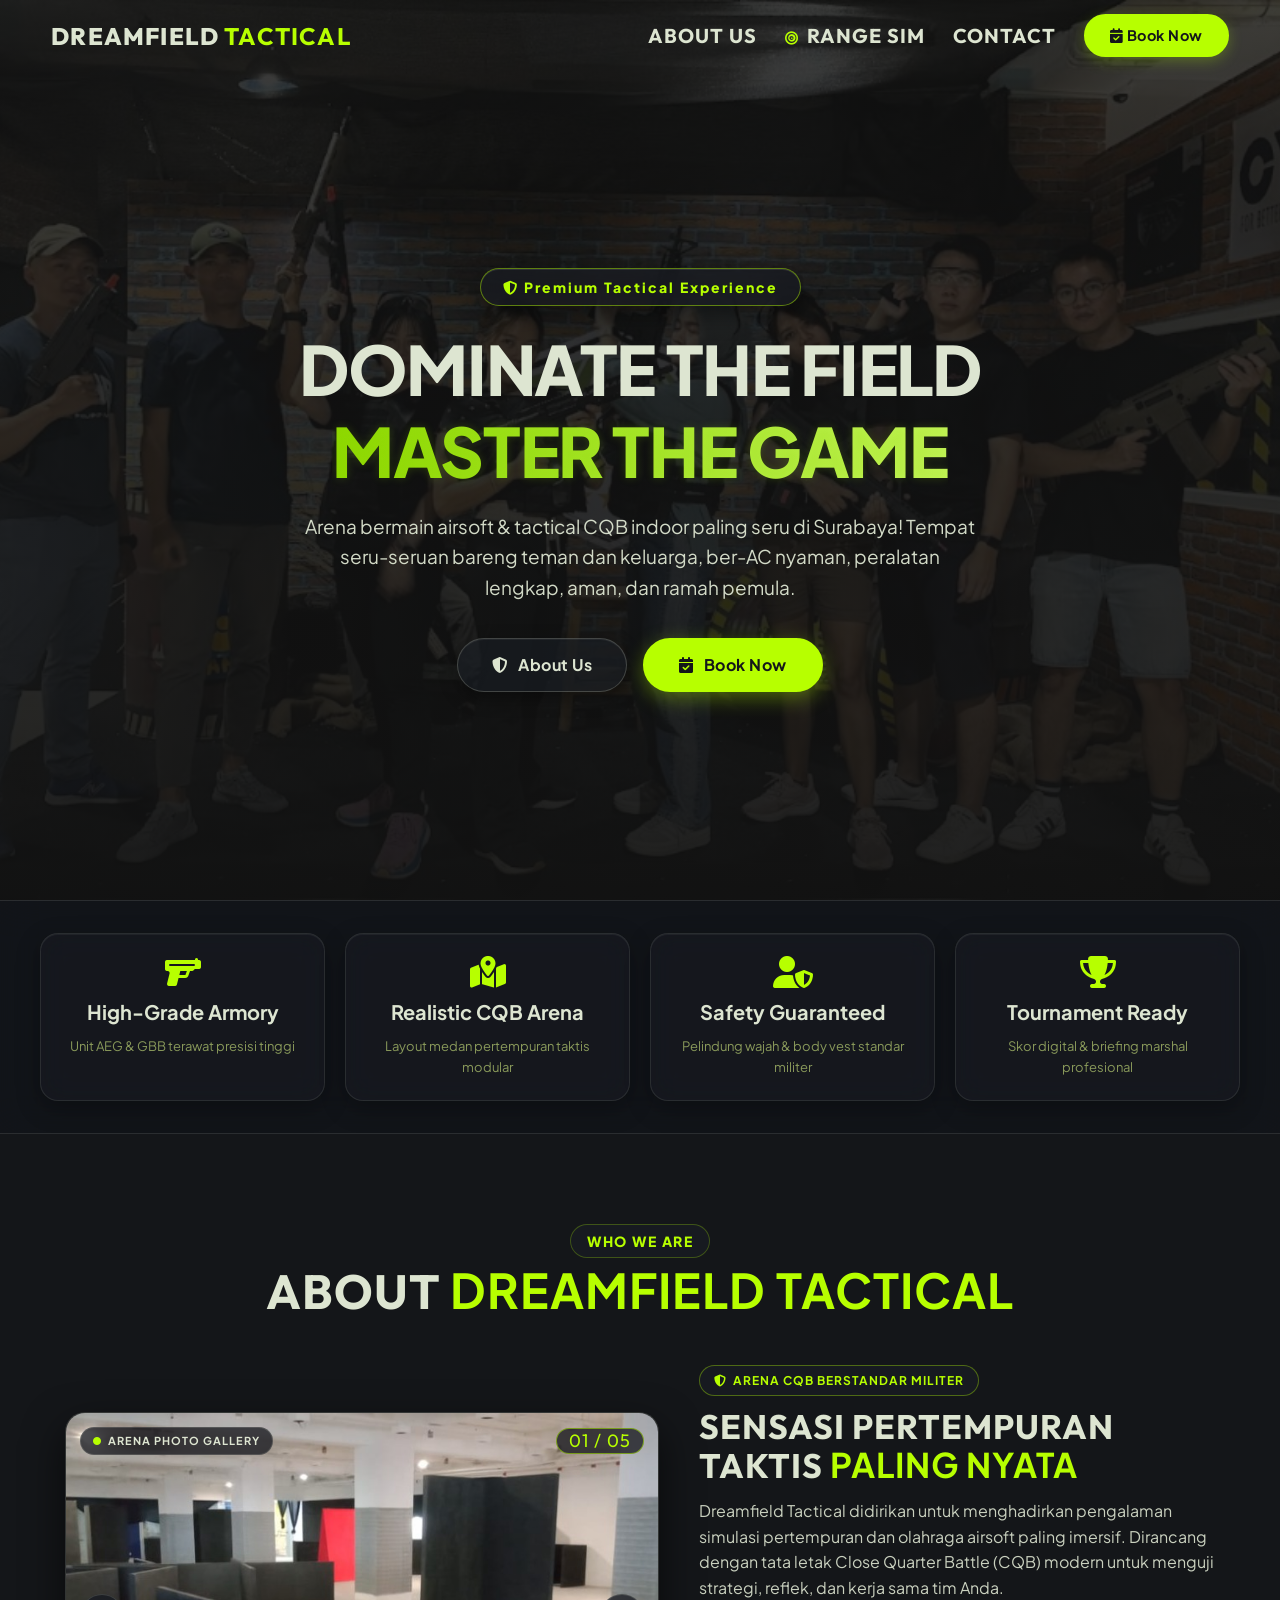
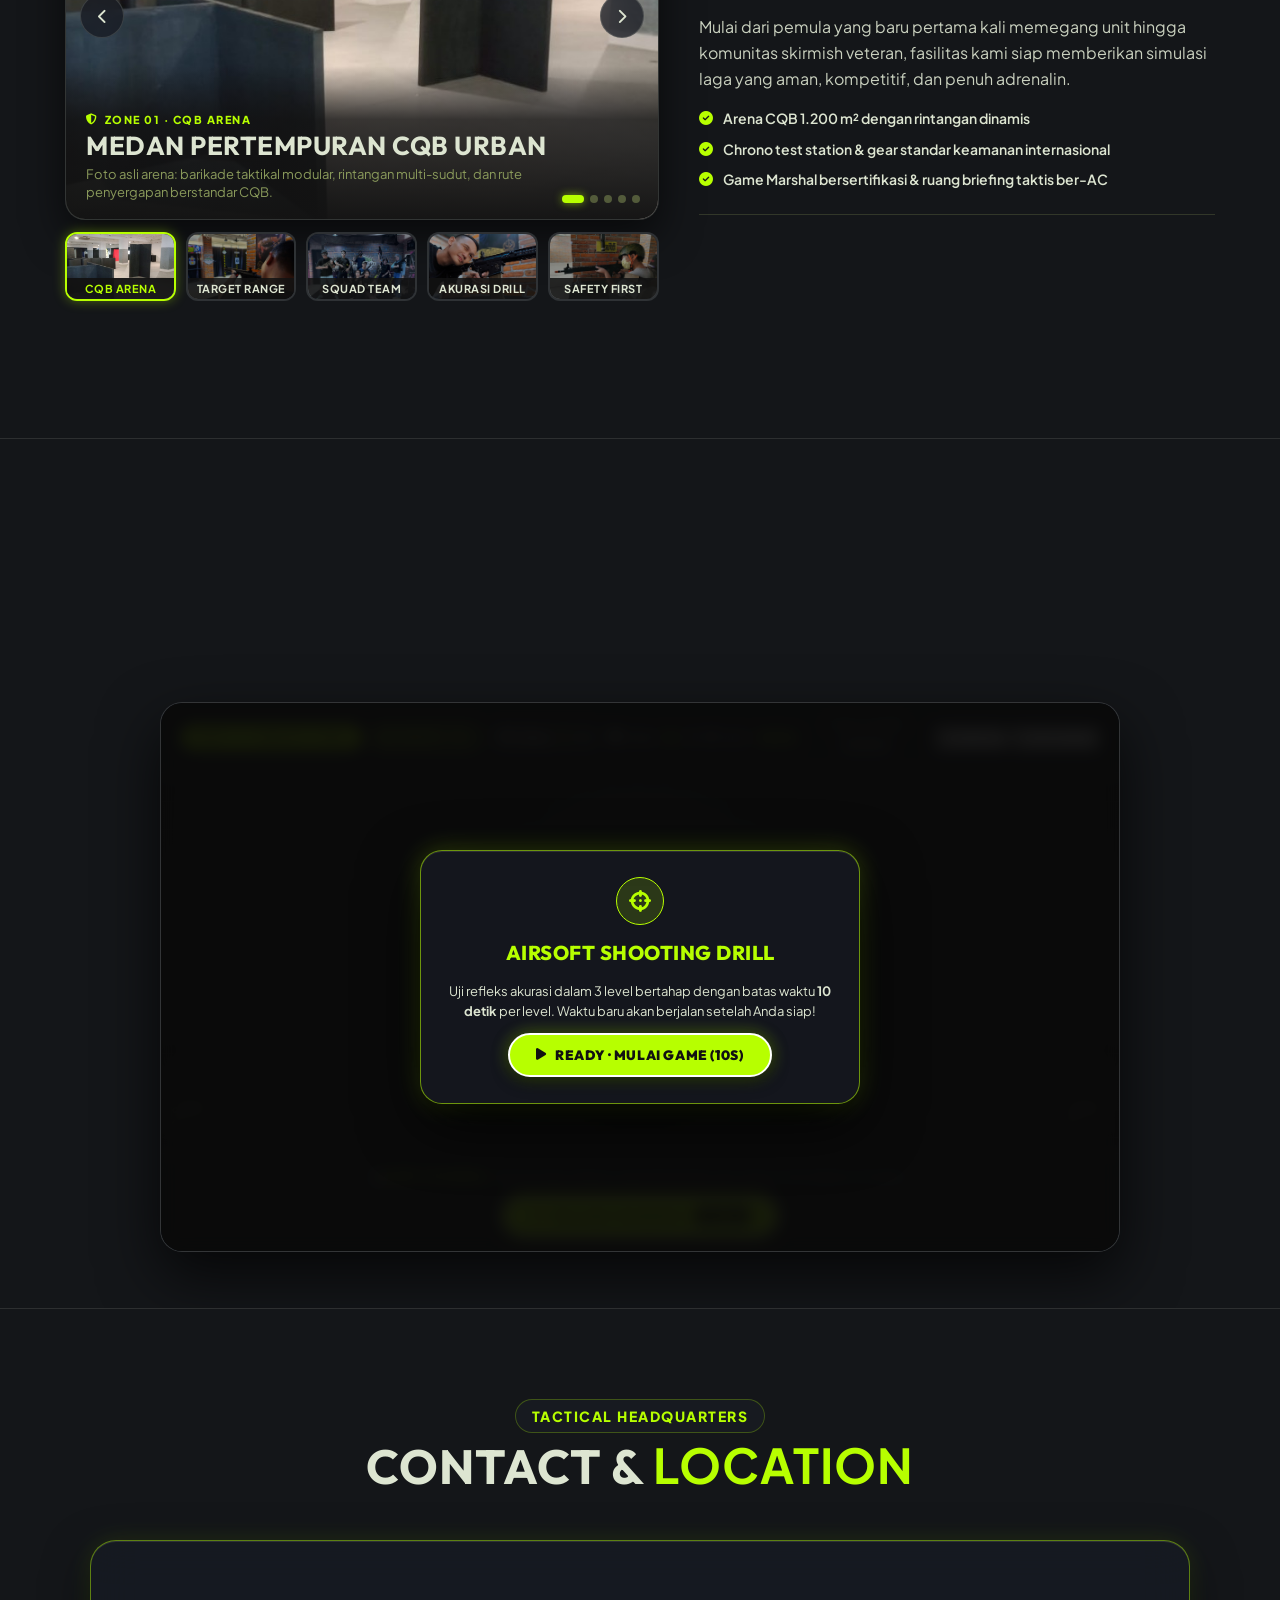
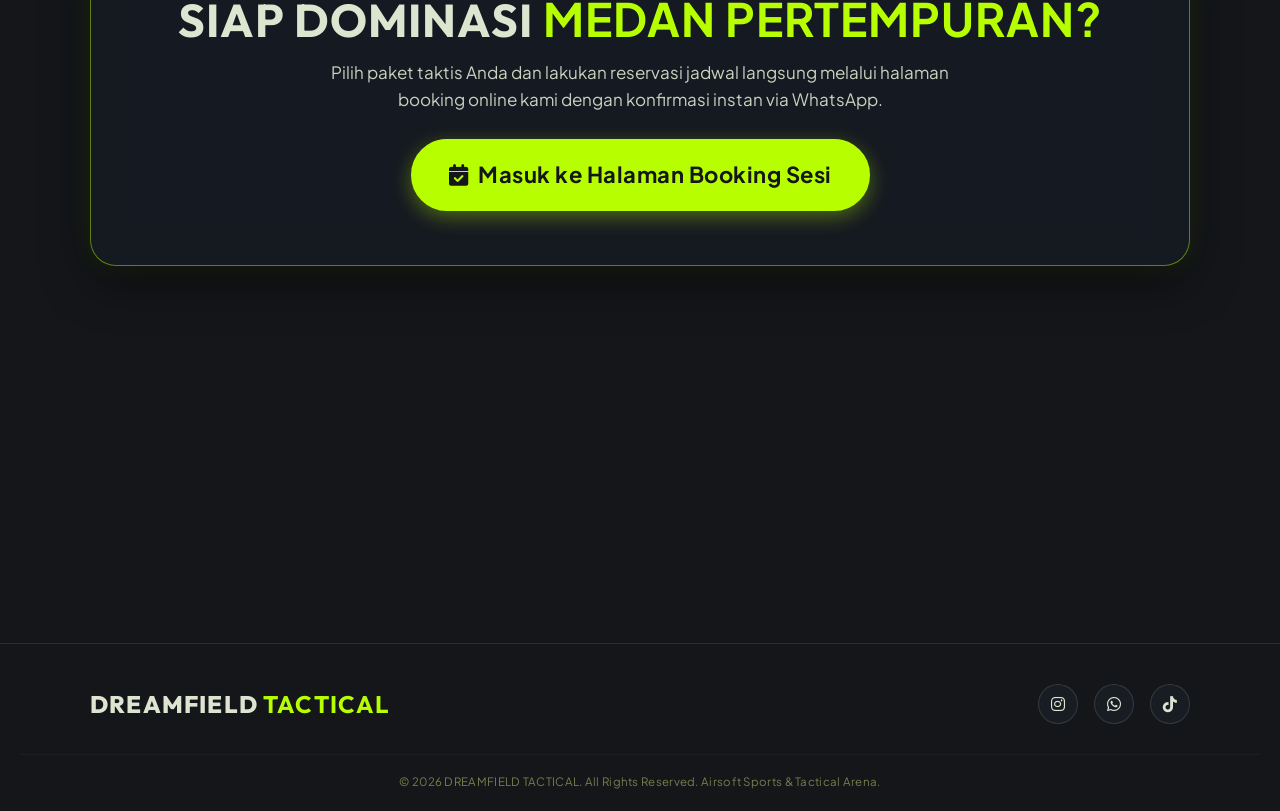
==== commit 68d8be8d: "style: apply sleek rounded corners and frosted glassmorphism UI across the website" ====
--- a/index.html
+++ b/index.html
@@ -12,12 +12,21 @@
     <style>
         :root {
             --color-lime: #B7FF00;
-            --color-charcoal: #1A1A1A;
+            --color-charcoal: #141619;
             --color-sage: #DDE5D1;
             --color-moss: #8A9A5B;
-            --color-olive: rgba(221, 229, 209, 0.15);
-            --color-dark-surface: #121212;
-            --color-card-bg: #1E1F1D;
+            --color-olive: rgba(221, 229, 209, 0.12);
+            --color-dark-surface: #101216;
+            --color-card-bg: rgba(26, 29, 36, 0.65);
+            --glass-bg: rgba(24, 27, 34, 0.65);
+            --glass-blur: blur(16px) saturate(180%);
+            --glass-border: 1px solid rgba(221, 229, 209, 0.12);
+            --glass-highlight: inset 0 1px 0 rgba(255, 255, 255, 0.08);
+            --glass-shadow: 0 12px 32px rgba(0, 0, 0, 0.45);
+            --radius-pill: 9999px;
+            --radius-lg: 20px;
+            --radius-md: 16px;
+            --radius-sm: 10px;
             --ease-out: cubic-bezier(0.23, 1, 0.32, 1);
             --ease-in-out: cubic-bezier(0.77, 0, 0.175, 1);
             --ease-drawer: cubic-bezier(0.32, 0.72, 0, 1);
@@ -182,12 +191,12 @@
         }
 
         header.scrolled {
-            padding: 5px 0;
-            background-color: rgba(18, 18, 18, 0.94);
-            backdrop-filter: blur(12px);
-            -webkit-backdrop-filter: blur(12px);
+            padding: 8px 0;
+            background-color: rgba(16, 18, 22, 0.78);
+            backdrop-filter: blur(20px) saturate(180%);
+            -webkit-backdrop-filter: blur(20px) saturate(180%);
             border-bottom: 1px solid rgba(221, 229, 209, 0.12);
-            box-shadow: 0 4px 25px rgba(0, 0, 0, 0.6);
+            box-shadow: 0 8px 32px rgba(0, 0, 0, 0.5);
         }
 
         .nav-container {
@@ -265,8 +274,8 @@
         .btn-header {
             background-color: var(--color-lime);
             color: var(--color-charcoal);
-            padding: 7px 22px;
-            border-radius: 4px;
+            padding: 8px 24px;
+            border-radius: 9999px;
             font-size: 14.5px;
             font-weight: 700;
             letter-spacing: 0.5px;
@@ -274,6 +283,7 @@
             transition: transform 160ms var(--ease-out), background-color 160ms var(--ease-out), color 160ms var(--ease-out), border-color 160ms var(--ease-out), box-shadow 160ms var(--ease-out);
             border: 2px solid var(--color-lime);
             display: inline-block;
+            box-shadow: 0 4px 14px rgba(183, 255, 0, 0.25);
         }
 
         .btn-header:active {
@@ -307,16 +317,18 @@
 
         .hero-badge {
             display: inline-block;
-            background-color: rgba(255, 255, 255, 0.06);
+            background-color: rgba(24, 27, 34, 0.65);
+            backdrop-filter: blur(14px) saturate(160%);
+            -webkit-backdrop-filter: blur(14px) saturate(160%);
             color: var(--color-lime);
-            padding: 7px 20px;
+            padding: 7px 22px;
             font-size: 14px;
             font-weight: 800;
             letter-spacing: 2px;
-            border-radius: 4px;
+            border-radius: 9999px;
             margin-bottom: 22px;
-            border: 1px solid rgba(142, 216, 0, 0.5);
-            box-shadow: 0 2px 8px rgba(0, 0, 0, 0.3);
+            border: 1px solid rgba(183, 255, 0, 0.45);
+            box-shadow: 0 8px 24px rgba(0, 0, 0, 0.4), inset 0 1px 0 rgba(255, 255, 255, 0.1);
             opacity: 0;
             transform: translateY(-24px);
             filter: blur(6px);
@@ -445,11 +457,12 @@
             font-weight: 700;
             letter-spacing: 0.5px;
             text-decoration: none;
-            border-radius: 4px;
+            border-radius: 9999px;
             border: 2px solid var(--color-lime);
             display: inline-flex;
             align-items: center;
             gap: 10px;
+            box-shadow: 0 6px 20px rgba(183, 255, 0, 0.35);
             transition: transform 160ms var(--ease-out), background-color 160ms var(--ease-out), color 160ms var(--ease-out), border-color 160ms var(--ease-out), box-shadow 160ms var(--ease-out);
         }
 
@@ -461,23 +474,26 @@
             background-color: transparent;
             color: var(--color-lime);
             transform: translateY(-2px);
-            box-shadow: 0 4px 16px rgba(0, 0, 0, 0.4), 0 0 8px rgba(142, 216, 0, 0.2);
+            box-shadow: 0 8px 24px rgba(0, 0, 0, 0.4), 0 0 16px rgba(183, 255, 0, 0.4);
         }
 
         .btn-secondary-tactical {
-            background-color: transparent;
+            background-color: rgba(26, 30, 38, 0.6);
+            backdrop-filter: blur(14px);
+            -webkit-backdrop-filter: blur(14px);
             color: var(--color-sage);
             padding: 12px 34px;
             font-size: 16px;
             font-weight: 700;
             letter-spacing: 0.5px;
             text-decoration: none;
-            border-radius: 4px;
-            border: 2px solid var(--color-olive);
+            border-radius: 9999px;
+            border: 1px solid rgba(221, 229, 209, 0.22);
+            box-shadow: 0 6px 18px rgba(0, 0, 0, 0.35), inset 0 1px 0 rgba(255, 255, 255, 0.06);
             display: inline-flex;
             align-items: center;
             gap: 10px;
-            transition: transform 160ms var(--ease-out), color 160ms var(--ease-out), border-color 160ms var(--ease-out), background-color 160ms var(--ease-out);
+            transition: transform 160ms var(--ease-out), color 160ms var(--ease-out), border-color 160ms var(--ease-out), background-color 160ms var(--ease-out), box-shadow 160ms var(--ease-out);
         }
 
         .btn-secondary-tactical:active {
@@ -493,10 +509,12 @@
 
         /* --- Features / Highlight Bar Entrance --- */
         .features-bar {
-            background-color: rgba(22, 24, 30, 0.96);
-            border-top: 2px solid var(--color-olive);
-            border-bottom: 2px solid var(--color-olive);
-            padding: 28px 20px;
+            background: rgba(18, 20, 26, 0.65);
+            backdrop-filter: blur(20px) saturate(160%);
+            -webkit-backdrop-filter: blur(20px) saturate(160%);
+            border-top: 1px solid rgba(221, 229, 209, 0.12);
+            border-bottom: 1px solid rgba(221, 229, 209, 0.12);
+            padding: 32px 20px;
             opacity: 0;
             transform: translateY(35px);
             filter: blur(4px);
@@ -526,11 +544,20 @@
             flex-direction: column;
             align-items: center;
             gap: 8px;
-            transition: transform 200ms var(--ease-out);
+            padding: 22px 18px;
+            background: rgba(26, 29, 37, 0.5);
+            backdrop-filter: blur(14px);
+            -webkit-backdrop-filter: blur(14px);
+            border: 1px solid rgba(221, 229, 209, 0.1);
+            border-radius: 18px;
+            box-shadow: 0 8px 24px rgba(0, 0, 0, 0.3), inset 0 1px 0 rgba(255, 255, 255, 0.05);
+            transition: transform 200ms var(--ease-out), border-color 200ms var(--ease-out), box-shadow 200ms var(--ease-out);
         }
 
         .feature-item:hover {
             transform: translateY(-4px);
+            border-color: rgba(183, 255, 0, 0.4);
+            box-shadow: 0 12px 30px rgba(0, 0, 0, 0.45), 0 0 16px rgba(183, 255, 0, 0.15);
         }
 
         .feature-icon {
@@ -575,11 +602,19 @@
         }
 
         .section-subtitle {
-            font-size: 16px;
+            font-size: 14px;
             color: var(--color-lime);
-            font-weight: 700;
+            font-weight: 800;
             letter-spacing: 1.5px;
             text-transform: uppercase;
+            display: inline-block;
+            padding: 5px 16px;
+            border-radius: 9999px;
+            background: rgba(26, 30, 38, 0.6);
+            backdrop-filter: blur(12px);
+            -webkit-backdrop-filter: blur(12px);
+            border: 1px solid rgba(183, 255, 0, 0.25);
+            margin-bottom: 8px;
         }
 
         /* --- About Section & Arena Photo Slider --- */
@@ -602,9 +637,9 @@
         .arena-slider-wrapper {
             position: relative;
             overflow: hidden;
-            border-radius: 8px;
-            border: 2px solid var(--color-olive);
-            box-shadow: 0 14px 35px rgba(0, 0, 0, 0.6);
+            border-radius: 20px;
+            border: 1px solid rgba(221, 229, 209, 0.15);
+            box-shadow: 0 16px 40px rgba(0, 0, 0, 0.6);
             background-color: var(--color-charcoal);
             aspect-ratio: 16 / 11;
             width: 100%;
@@ -613,7 +648,7 @@
 
         .arena-slider-wrapper:hover {
             border-color: var(--color-lime);
-            box-shadow: 0 16px 40px rgba(0, 0, 0, 0.5);
+            box-shadow: 0 18px 45px rgba(0, 0, 0, 0.65), 0 0 18px rgba(183, 255, 0, 0.2);
         }
 
         /* HUD Header */
@@ -630,11 +665,12 @@
         }
 
         .hud-status {
-            background: rgba(26, 26, 26, 0.88);
-            backdrop-filter: blur(6px);
-            border: 1px solid var(--color-olive);
-            padding: 4px 10px;
-            border-radius: 4px;
+            background: rgba(20, 22, 28, 0.75);
+            backdrop-filter: blur(12px);
+            -webkit-backdrop-filter: blur(12px);
+            border: 1px solid rgba(221, 229, 209, 0.16);
+            padding: 4px 12px;
+            border-radius: 9999px;
             font-size: 11px;
             font-weight: 700;
             color: var(--color-sage);
@@ -645,11 +681,12 @@
         }
 
         .hud-counter {
-            background: rgba(26, 26, 26, 0.88);
-            backdrop-filter: blur(6px);
-            border: 1px solid rgba(142, 216, 0, 0.5);
-            padding: 2px 10px;
-            border-radius: 4px;
+            background: rgba(20, 22, 28, 0.75);
+            backdrop-filter: blur(12px);
+            -webkit-backdrop-filter: blur(12px);
+            border: 1px solid rgba(183, 255, 0, 0.5);
+            padding: 2px 12px;
+            border-radius: 9999px;
             font-family: 'Outfit', sans-serif;
             font-size: 18px;
             color: var(--color-lime);
@@ -737,8 +774,10 @@
             width: 44px;
             height: 44px;
             border-radius: 50%;
-            background-color: rgba(26, 26, 26, 0.85);
-            border: 1px solid var(--color-olive);
+            background-color: rgba(22, 25, 32, 0.75);
+            backdrop-filter: blur(12px);
+            -webkit-backdrop-filter: blur(12px);
+            border: 1px solid rgba(221, 229, 209, 0.16);
             color: var(--color-sage);
             display: flex;
             align-items: center;
@@ -746,7 +785,6 @@
             font-size: 15px;
             cursor: pointer;
             transition: transform 160ms var(--ease-out), background-color 160ms var(--ease-out), color 160ms var(--ease-out), border-color 160ms var(--ease-out), box-shadow 160ms var(--ease-out);
-            backdrop-filter: blur(4px);
         }
 
         .slider-arrow.btn-prev {
@@ -808,7 +846,7 @@
 
         .slider-thumb {
             border: 2px solid var(--color-olive);
-            border-radius: 6px;
+            border-radius: 12px;
             overflow: hidden;
             cursor: pointer;
             transition: border-color 160ms var(--ease-out), box-shadow 160ms var(--ease-out), transform 160ms var(--ease-out);
@@ -876,11 +914,13 @@
             display: inline-flex;
             align-items: center;
             gap: 6px;
-            background-color: rgba(255, 255, 255, 0.05);
+            background-color: rgba(26, 30, 38, 0.65);
+            backdrop-filter: blur(12px);
+            -webkit-backdrop-filter: blur(12px);
             color: var(--color-lime);
-            border: 1px solid var(--color-olive);
-            padding: 4px 12px;
-            border-radius: 4px;
+            border: 1px solid rgba(183, 255, 0, 0.35);
+            padding: 5px 14px;
+            border-radius: 9999px;
             font-size: 12px;
             font-weight: 700;
             letter-spacing: 1px;
@@ -940,10 +980,18 @@
 
         .stat-box {
             text-align: center;
-            background: rgba(26, 26, 26, 0.6);
-            border: 1px solid rgba(255, 255, 255, 0.04);
-            border-radius: 6px;
-            padding: 10px 6px;
+            background: rgba(26, 30, 38, 0.6);
+            backdrop-filter: blur(14px);
+            -webkit-backdrop-filter: blur(14px);
+            border: 1px solid rgba(221, 229, 209, 0.12);
+            border-radius: 16px;
+            padding: 14px 8px;
+            box-shadow: 0 8px 24px rgba(0, 0, 0, 0.25), inset 0 1px 0 rgba(255, 255, 255, 0.06);
+            transition: transform 200ms var(--ease-out), border-color 200ms var(--ease-out);
+        }
+        .stat-box:hover {
+            transform: translateY(-3px);
+            border-color: rgba(183, 255, 0, 0.35);
         }
 
         .stat-box h4 {
@@ -992,10 +1040,12 @@
         }
 
         .price-tab-btn {
-            background-color: rgba(26, 26, 26, 0.9);
-            border: 2px solid var(--color-olive);
-            border-radius: 8px;
-            padding: 12px 18px;
+            background: rgba(24, 27, 34, 0.6);
+            backdrop-filter: blur(14px);
+            -webkit-backdrop-filter: blur(14px);
+            border: 1px solid rgba(221, 229, 209, 0.12);
+            border-radius: 16px;
+            padding: 13px 20px;
             color: var(--color-sage);
             display: flex;
             align-items: center;
@@ -1005,6 +1055,7 @@
             text-align: left;
             user-select: none;
             font-family: 'Plus Jakarta Sans', sans-serif;
+            box-shadow: 0 6px 20px rgba(0, 0, 0, 0.25), inset 0 1px 0 rgba(255, 255, 255, 0.05);
         }
 
         .price-tab-btn:active {
@@ -1012,15 +1063,15 @@
         }
 
         .price-tab-btn:hover {
-            border-color: var(--color-moss);
-            background-color: rgba(255, 255, 255, 0.04);
+            border-color: rgba(183, 255, 0, 0.4);
+            background-color: rgba(30, 34, 44, 0.7);
             transform: translateY(-2px);
         }
 
         .price-tab-btn.active {
-            background: linear-gradient(135deg, rgba(34, 38, 46, 0.85) 0%, rgba(20, 22, 27, 0.98) 100%);
+            background: rgba(32, 38, 50, 0.85);
             border-color: var(--color-lime);
-            box-shadow: 0 4px 16px rgba(0, 0, 0, 0.4);
+            box-shadow: 0 8px 24px rgba(0, 0, 0, 0.4), 0 0 16px rgba(183, 255, 0, 0.2);
         }
 
         .tab-btn-icon {
@@ -1107,18 +1158,20 @@
 
         /* Category Header Banner */
         .sec-banner-card {
-            background: linear-gradient(135deg, rgba(26, 29, 36, 0.95) 0%, rgba(16, 17, 21, 0.98) 100%);
-            border: 1px solid var(--color-olive);
+            background: rgba(24, 27, 34, 0.7);
+            backdrop-filter: blur(18px) saturate(160%);
+            -webkit-backdrop-filter: blur(18px) saturate(160%);
+            border: 1px solid rgba(221, 229, 209, 0.12);
             border-left: 4px solid var(--color-lime);
-            border-radius: 8px;
-            padding: 20px 24px;
+            border-radius: 20px;
+            padding: 22px 26px;
             margin-bottom: 28px;
             display: flex;
             justify-content: space-between;
             align-items: center;
             flex-wrap: wrap;
             gap: 16px;
-            box-shadow: 0 8px 24px rgba(0, 0, 0, 0.3);
+            box-shadow: 0 10px 30px rgba(0, 0, 0, 0.35), inset 0 1px 0 rgba(255, 255, 255, 0.06);
         }
 
         .sec-banner-left {
@@ -1130,7 +1183,7 @@
         .sec-banner-icon {
             width: 48px;
             height: 48px;
-            border-radius: 8px;
+            border-radius: 14px;
             background-color: rgba(183, 255, 0, 0.12);
             border: 1px solid rgba(142, 216, 0, 0.5);
             color: var(--color-lime);
@@ -1167,11 +1220,13 @@
         }
 
         .sec-tag-chip {
-            background-color: rgba(255, 255, 255, 0.05);
+            background-color: rgba(255, 255, 255, 0.06);
+            backdrop-filter: blur(8px);
+            -webkit-backdrop-filter: blur(8px);
             border: 1px solid var(--color-olive);
             color: var(--color-sage);
-            padding: 5px 12px;
-            border-radius: 4px;
+            padding: 5px 14px;
+            border-radius: 9999px;
             font-size: 12px;
             font-weight: 700;
             display: inline-flex;
@@ -1185,15 +1240,17 @@
 
         /* Arena Showcase Card (Real Photo Showcase for Target & War Game) */
         .arena-showcase-card {
-            background: linear-gradient(145deg, rgba(28, 31, 38, 0.95) 0%, rgba(16, 18, 22, 0.98) 100%);
-            border: 1px solid var(--color-olive);
-            border-radius: 8px;
+            background: rgba(24, 27, 34, 0.7);
+            backdrop-filter: blur(18px) saturate(160%);
+            -webkit-backdrop-filter: blur(18px) saturate(160%);
+            border: 1px solid rgba(221, 229, 209, 0.12);
+            border-radius: 22px;
             overflow: hidden;
             margin-bottom: 28px;
             display: grid;
             grid-template-columns: 1.15fr 1fr;
             gap: 24px;
-            box-shadow: 0 10px 30px rgba(0, 0, 0, 0.4);
+            box-shadow: 0 12px 35px rgba(0, 0, 0, 0.45), inset 0 1px 0 rgba(255, 255, 255, 0.06);
             transition: border-color 200ms var(--ease-out), box-shadow 200ms var(--ease-out);
         }
 
@@ -1226,15 +1283,16 @@
             position: absolute;
             top: 12px;
             left: 12px;
-            background: rgba(18, 18, 18, 0.88);
-            border: 1px solid rgba(142, 216, 0, 0.5);
+            background: rgba(18, 20, 26, 0.78);
+            border: 1px solid rgba(183, 255, 0, 0.5);
             color: var(--color-lime);
             font-size: 11px;
             font-weight: 800;
-            padding: 4px 10px;
-            border-radius: 4px;
+            padding: 4px 12px;
+            border-radius: 9999px;
             letter-spacing: 0.5px;
-            backdrop-filter: blur(6px);
+            backdrop-filter: blur(10px);
+            -webkit-backdrop-filter: blur(10px);
             display: inline-flex;
             align-items: center;
             gap: 6px;
@@ -1252,14 +1310,15 @@
         }
 
         .hud-pill {
-            background: rgba(18, 18, 18, 0.82);
+            background: rgba(18, 20, 26, 0.75);
             border: 1px solid rgba(138, 154, 91, 0.45);
             color: var(--color-sage);
             font-size: 11px;
             font-weight: 600;
-            padding: 4px 9px;
-            border-radius: 3px;
-            backdrop-filter: blur(4px);
+            padding: 4px 11px;
+            border-radius: 9999px;
+            backdrop-filter: blur(8px);
+            -webkit-backdrop-filter: blur(8px);
             display: inline-flex;
             align-items: center;
             gap: 5px;
@@ -1352,26 +1411,28 @@
 
         /* Tactical Price Card */
         .tac-price-card {
-            background-color: var(--color-card-bg);
-            border: 1px solid var(--color-olive);
-            border-radius: 8px;
+            background: rgba(24, 27, 34, 0.65);
+            backdrop-filter: blur(18px) saturate(160%);
+            -webkit-backdrop-filter: blur(18px) saturate(160%);
+            border: 1px solid rgba(221, 229, 209, 0.12);
+            border-radius: 20px;
             padding: 26px 22px;
             display: flex;
             flex-direction: column;
             position: relative;
             transition: transform 200ms var(--ease-out), border-color 200ms var(--ease-out), box-shadow 200ms var(--ease-out);
-            box-shadow: 0 8px 20px rgba(0, 0, 0, 0.25);
+            box-shadow: 0 10px 30px rgba(0, 0, 0, 0.35), inset 0 1px 0 rgba(255, 255, 255, 0.06);
         }
 
         .tac-price-card:hover {
             transform: translateY(-4px);
             border-color: var(--color-lime);
-            box-shadow: 0 12px 28px rgba(183, 255, 0, 0.12);
+            box-shadow: 0 14px 36px rgba(0, 0, 0, 0.45), 0 0 20px rgba(183, 255, 0, 0.2);
         }
 
         .tac-price-card.popular {
             border: 2px solid var(--color-lime);
-            box-shadow: 0 6px 20px rgba(0, 0, 0, 0.4);
+            box-shadow: 0 12px 36px rgba(0, 0, 0, 0.5), 0 0 20px rgba(183, 255, 0, 0.25);
         }
 
         .popular-badge {
@@ -1380,12 +1441,13 @@
             right: 20px;
             background-color: var(--color-lime);
             color: var(--color-charcoal);
-            padding: 3px 12px;
+            padding: 4px 14px;
             font-size: 11px;
             font-weight: 800;
-            border-radius: 3px;
+            border-radius: 9999px;
             text-transform: uppercase;
             letter-spacing: 1px;
+            box-shadow: 0 4px 12px rgba(183, 255, 0, 0.35);
         }
 
         .card-header-block {
@@ -1402,7 +1464,7 @@
             height: 44px;
             background-color: rgba(183, 255, 0, 0.1);
             border: 1px solid var(--color-olive);
-            border-radius: 6px;
+            border-radius: 12px;
             display: flex;
             align-items: center;
             justify-content: center;
@@ -1437,9 +1499,11 @@
 
         /* Price Banner Area */
         .tac-price-display {
-            background: rgba(26, 26, 26, 0.7);
-            border: 1px solid rgba(255, 255, 255, 0.05);
-            border-radius: 6px;
+            background: rgba(18, 20, 26, 0.65);
+            backdrop-filter: blur(10px);
+            -webkit-backdrop-filter: blur(10px);
+            border: 1px solid rgba(255, 255, 255, 0.06);
+            border-radius: 14px;
             padding: 10px 16px;
             margin-bottom: 18px;
             display: flex;
@@ -1471,9 +1535,11 @@
         }
 
         .dual-rate-box {
-            background: rgba(26, 26, 26, 0.7);
+            background: rgba(18, 20, 26, 0.65);
+            backdrop-filter: blur(10px);
+            -webkit-backdrop-filter: blur(10px);
             border: 1px solid rgba(255, 255, 255, 0.06);
-            border-radius: 6px;
+            border-radius: 12px;
             padding: 8px 6px;
             text-align: center;
             transition: border-color 160ms var(--ease-out), background-color 160ms var(--ease-out), transform 160ms var(--ease-out);
@@ -1555,11 +1621,11 @@
         }
 
         .btn-tactical-action {
-            padding: 10px 8px;
+            padding: 10px 14px;
             font-size: 15px;
             font-weight: 700;
             text-align: center;
-            border-radius: 4px;
+            border-radius: 9999px;
             text-decoration: none;
             display: flex;
             align-items: center;
@@ -1600,16 +1666,18 @@
         /* Bottom Quick Booking Banner */
         .pricelist-bottom-cta {
             margin-top: 40px;
-            background: linear-gradient(135deg, rgba(26, 29, 36, 0.95) 0%, rgba(14, 15, 18, 0.98) 100%);
-            border: 1px solid var(--color-olive);
-            border-radius: 8px;
-            padding: 24px 28px;
+            background: rgba(24, 27, 34, 0.7);
+            backdrop-filter: blur(18px) saturate(160%);
+            -webkit-backdrop-filter: blur(18px) saturate(160%);
+            border: 1px solid rgba(221, 229, 209, 0.12);
+            border-radius: 22px;
+            padding: 26px 30px;
             display: flex;
             align-items: center;
             justify-content: space-between;
             flex-wrap: wrap;
             gap: 20px;
-            box-shadow: 0 8px 24px rgba(0, 0, 0, 0.3);
+            box-shadow: 0 12px 35px rgba(0, 0, 0, 0.4), inset 0 1px 0 rgba(255, 255, 255, 0.06);
         }
 
         .bottom-cta-left {
@@ -1665,10 +1733,13 @@
             align-items: center;
             justify-content: center;
             gap: 14px;
-            background-color: rgba(26, 26, 26, 0.7);
-            border: 1px solid var(--color-olive);
-            border-radius: 8px;
+            background: rgba(24, 27, 34, 0.65);
+            backdrop-filter: blur(14px);
+            -webkit-backdrop-filter: blur(14px);
+            border: 1px solid rgba(221, 229, 209, 0.12);
+            border-radius: 18px;
             padding: 12px 20px;
+            box-shadow: 0 8px 24px rgba(0, 0, 0, 0.25), inset 0 1px 0 rgba(255, 255, 255, 0.05);
         }
 
         .flow-preview-item {
@@ -1682,8 +1753,8 @@
             color: var(--color-sage);
             font-size: 10px;
             font-weight: 800;
-            padding: 3px 8px;
-            border-radius: 4px;
+            padding: 3px 10px;
+            border-radius: 9999px;
             letter-spacing: 0.8px;
         }
 
@@ -1717,9 +1788,11 @@
         }
 
         .teaser-pillar-card {
-            background: linear-gradient(145deg, rgba(28, 31, 38, 0.95) 0%, rgba(18, 20, 24, 0.98) 100%);
-            border: 1px solid var(--color-olive);
-            border-radius: 8px;
+            background: rgba(24, 27, 34, 0.65);
+            backdrop-filter: blur(16px) saturate(160%);
+            -webkit-backdrop-filter: blur(16px) saturate(160%);
+            border: 1px solid rgba(221, 229, 209, 0.12);
+            border-radius: 18px;
             padding: 22px 16px 16px;
             display: flex;
             flex-direction: column;
@@ -1728,6 +1801,7 @@
             transition: transform 0.2s var(--ease-out), border-color 0.2s var(--ease-out), box-shadow 0.2s var(--ease-out);
             overflow: hidden;
             box-sizing: border-box;
+            box-shadow: 0 8px 24px rgba(0, 0, 0, 0.3), inset 0 1px 0 rgba(255, 255, 255, 0.05);
         }
 
         .teaser-pillar-card:hover {
@@ -1749,9 +1823,9 @@
             color: var(--color-charcoal);
             font-size: 10px;
             font-weight: 800;
-            padding: 2px 8px;
-            border-bottom-left-radius: 4px;
-            border-bottom-right-radius: 4px;
+            padding: 2px 10px;
+            border-bottom-left-radius: 8px;
+            border-bottom-right-radius: 8px;
             letter-spacing: 0.5px;
         }
 
@@ -1765,7 +1839,7 @@
         .pillar-icon {
             width: 40px;
             height: 40px;
-            border-radius: 6px;
+            border-radius: 12px;
             background-color: rgba(255, 255, 255, 0.06);
             border: 1px solid var(--color-olive);
             color: var(--color-lime);
@@ -1806,9 +1880,9 @@
         }
 
         .pillar-price-row {
-            background-color: rgba(18, 18, 18, 0.75);
+            background-color: rgba(18, 20, 26, 0.65);
             border: 1px solid rgba(255, 255, 255, 0.06);
-            border-radius: 4px;
+            border-radius: 10px;
             padding: 6px 10px;
             display: flex;
             align-items: baseline;
@@ -1849,16 +1923,18 @@
 
         /* --- Main CTA Box for Official Pricelist --- */
         .pricelist-main-cta-box {
-            background: linear-gradient(135deg, rgba(30, 33, 40, 0.98) 0%, rgba(16, 18, 22, 0.98) 100%);
-            border: 2px solid var(--color-olive);
+            background: rgba(26, 30, 38, 0.72);
+            backdrop-filter: blur(20px) saturate(160%);
+            -webkit-backdrop-filter: blur(20px) saturate(160%);
+            border: 1px solid rgba(221, 229, 209, 0.15);
             border-left: 5px solid var(--color-lime);
-            border-radius: 10px;
-            padding: 24px 28px;
+            border-radius: 22px;
+            padding: 26px 30px;
             display: flex;
             align-items: center;
             justify-content: space-between;
             gap: 24px;
-            box-shadow: 0 10px 30px rgba(0, 0, 0, 0.45);
+            box-shadow: 0 14px 40px rgba(0, 0, 0, 0.45), inset 0 1px 0 rgba(255, 255, 255, 0.07);
         }
 
         .cta-box-left {
@@ -1871,7 +1947,7 @@
         .cta-pulse-icon {
             width: 54px;
             height: 54px;
-            border-radius: 10px;
+            border-radius: 14px;
             background-color: rgba(159, 230, 0, 0.15);
             border: 1px solid rgba(142, 216, 0, 0.5);
             color: var(--color-lime);
@@ -1918,8 +1994,8 @@
         .btn-open-pricelist-page {
             background-color: var(--color-lime);
             color: var(--color-charcoal);
-            padding: 13px 24px;
-            border-radius: 6px;
+            padding: 13px 28px;
+            border-radius: 9999px;
             font-family: 'Outfit', sans-serif;
             font-size: 21px;
             font-weight: 700;
@@ -1943,8 +2019,8 @@
             background-color: transparent;
             border: 1px solid var(--color-olive);
             color: var(--color-sage);
-            padding: 8px 18px;
-            border-radius: 6px;
+            padding: 8px 22px;
+            border-radius: 9999px;
             font-size: 13px;
             font-weight: 700;
             text-decoration: none;
@@ -2021,12 +2097,14 @@
         }
 
         .cta-banner-card {
-            background: linear-gradient(135deg, rgba(26, 29, 36, 0.95) 0%, rgba(14, 15, 18, 0.98) 100%);
-            border: 2px solid var(--color-lime);
-            border-radius: 8px;
-            padding: 50px 30px;
+            background: rgba(24, 28, 36, 0.7);
+            backdrop-filter: blur(24px) saturate(180%);
+            -webkit-backdrop-filter: blur(24px) saturate(180%);
+            border: 1.5px solid rgba(183, 255, 0, 0.45);
+            border-radius: 26px;
+            padding: 54px 32px;
             text-align: center;
-            box-shadow: 0 8px 25px rgba(0, 0, 0, 0.4);
+            box-shadow: 0 16px 45px rgba(0, 0, 0, 0.5), 0 0 25px rgba(183, 255, 0, 0.12), inset 0 1px 0 rgba(255, 255, 255, 0.1);
             display: flex;
             flex-direction: column;
             align-items: center;
@@ -2058,22 +2136,25 @@
         }
 
         .contact-info-card {
-            background-color: var(--color-card-bg);
-            border: 1px solid var(--color-olive);
-            border-radius: 8px;
+            background: rgba(24, 27, 34, 0.65);
+            backdrop-filter: blur(16px) saturate(160%);
+            -webkit-backdrop-filter: blur(16px) saturate(160%);
+            border: 1px solid rgba(221, 229, 209, 0.12);
+            border-radius: 20px;
             padding: 28px 20px;
             display: flex;
             flex-direction: column;
             align-items: center;
             text-align: center;
             gap: 10px;
+            box-shadow: 0 10px 28px rgba(0, 0, 0, 0.3), inset 0 1px 0 rgba(255, 255, 255, 0.06);
             transition: all 0.3s ease;
         }
 
         .contact-info-card:hover {
             border-color: var(--color-lime);
             transform: translateY(-5px);
-            box-shadow: 0 10px 25px rgba(183, 255, 0, 0.1);
+            box-shadow: 0 14px 35px rgba(0, 0, 0, 0.45), 0 0 20px rgba(183, 255, 0, 0.15);
         }
 
         .contact-icon {
@@ -2138,13 +2219,15 @@
         .social-btn {
             width: 40px;
             height: 40px;
-            background-color: var(--color-card-bg);
-            border: 1px solid var(--color-olive);
+            background-color: rgba(28, 32, 40, 0.7);
+            backdrop-filter: blur(10px);
+            -webkit-backdrop-filter: blur(10px);
+            border: 1px solid rgba(221, 229, 209, 0.15);
             color: var(--color-sage);
             display: flex;
             align-items: center;
             justify-content: center;
-            border-radius: 4px;
+            border-radius: 50%;
             text-decoration: none;
             transition: transform 160ms var(--ease-out), background-color 160ms var(--ease-out), color 160ms var(--ease-out), border-color 160ms var(--ease-out);
         }
@@ -2218,8 +2301,11 @@
             right: 0;
             bottom: 0;
             width: min(85vw, 320px);
-            background-color: #161814;
-            border-left: 2px solid var(--color-olive);
+            background-color: rgba(20, 22, 28, 0.9);
+            backdrop-filter: blur(24px) saturate(180%);
+            -webkit-backdrop-filter: blur(24px) saturate(180%);
+            border-left: 1px solid rgba(221, 229, 209, 0.15);
+            border-radius: 24px 0 0 24px;
             z-index: 1100;
             transform: translateX(100%);
             visibility: hidden;
@@ -2228,7 +2314,7 @@
             display: flex;
             flex-direction: column;
             padding: 20px 18px;
-            box-shadow: -10px 0 30px rgba(0, 0, 0, 0.7);
+            box-shadow: -12px 0 40px rgba(0, 0, 0, 0.8), inset 0 1px 0 rgba(255, 255, 255, 0.06);
             overflow-y: auto;
         }
 
@@ -2414,8 +2500,8 @@
             .btn-header-mob {
                 background-color: var(--color-lime);
                 color: var(--color-charcoal);
-                padding: 4px 9px;
-                border-radius: 4px;
+                padding: 5px 12px;
+                border-radius: 9999px;
                 font-family: 'Outfit', sans-serif;
                 font-size: 13px;
                 font-weight: 700;
@@ -2433,10 +2519,12 @@
                 transform: scale(0.95);
             }
             .hamburger-btn {
-                width: 32px;
-                height: 32px;
-                border-radius: 5px;
-                background-color: rgba(255, 255, 255, 0.05);
+                width: 34px;
+                height: 34px;
+                border-radius: 9999px;
+                background-color: rgba(28, 32, 40, 0.65);
+                backdrop-filter: blur(12px);
+                -webkit-backdrop-filter: blur(12px);
                 border: 1px solid rgba(221, 229, 209, 0.15);
                 color: var(--color-sage);
                 font-size: 14px;
@@ -3310,11 +3398,13 @@
             position: relative;
             max-width: 960px;
             margin: 0 auto;
-            background: #151515;
-            border: 1px solid rgba(221, 229, 209, 0.15);
-            border-radius: 10px;
+            background: rgba(18, 20, 26, 0.85);
+            backdrop-filter: blur(20px) saturate(160%);
+            -webkit-backdrop-filter: blur(20px) saturate(160%);
+            border: 1px solid rgba(221, 229, 209, 0.16);
+            border-radius: 22px;
             overflow: hidden;
-            box-shadow: 0 16px 40px rgba(0, 0, 0, 0.6);
+            box-shadow: 0 24px 60px rgba(0, 0, 0, 0.7), inset 0 1px 0 rgba(255, 255, 255, 0.08);
         }
 
         /* Range HUD Header */
@@ -3322,9 +3412,12 @@
             display: flex;
             align-items: center;
             justify-content: space-between;
-            padding: 12px 18px;
-            background: #111111;
-            border-bottom: 1px solid rgba(221, 229, 209, 0.1);
+            padding: 14px 20px;
+            background: rgba(14, 16, 22, 0.85);
+            backdrop-filter: blur(16px);
+            -webkit-backdrop-filter: blur(16px);
+            border-bottom: 1px solid rgba(221, 229, 209, 0.12);
+            border-radius: 20px 20px 0 0;
             gap: 12px;
             flex-wrap: wrap;
         }
@@ -3343,8 +3436,8 @@
             letter-spacing: 0.8px;
             color: var(--color-charcoal);
             background: var(--color-lime);
-            padding: 3px 9px;
-            border-radius: 4px;
+            padding: 4px 12px;
+            border-radius: 9999px;
             display: inline-flex;
             align-items: center;
             gap: 5px;
@@ -3355,10 +3448,12 @@
             font-size: 12px;
             font-weight: 700;
             color: var(--color-sage);
-            background: rgba(255, 255, 255, 0.05);
+            background: rgba(255, 255, 255, 0.06);
+            backdrop-filter: blur(8px);
+            -webkit-backdrop-filter: blur(8px);
             border: 1px solid rgba(221, 229, 209, 0.18);
-            padding: 2px 8px;
-            border-radius: 4px;
+            padding: 3px 10px;
+            border-radius: 9999px;
             display: inline-flex;
             align-items: center;
             gap: 5px;
@@ -3402,10 +3497,12 @@
             align-items: center;
             gap: 5px;
             background: rgba(183, 255, 0, 0.15);
+            backdrop-filter: blur(8px);
+            -webkit-backdrop-filter: blur(8px);
             border: 1px solid var(--color-lime);
             color: var(--color-lime);
-            padding: 2.5px 8px;
-            border-radius: 4px;
+            padding: 3px 12px;
+            border-radius: 9999px;
             font-family: 'Outfit', sans-serif;
             font-size: 11.5px;
             font-weight: 800;
@@ -3460,15 +3557,17 @@
         .stage-ready-card,
         .stage-banner-card,
         .anti-zoom-card {
-            background: #181818;
-            border: 2px solid var(--color-lime);
-            border-radius: 10px;
-            padding: 24px 22px;
+            background: rgba(22, 25, 32, 0.88);
+            backdrop-filter: blur(24px) saturate(180%);
+            -webkit-backdrop-filter: blur(24px) saturate(180%);
+            border: 1.5px solid rgba(183, 255, 0, 0.55);
+            border-radius: 22px;
+            padding: 26px 24px;
             max-width: 440px;
             width: 100%;
             max-height: calc(100% - 24px);
             overflow-y: auto;
-            box-shadow: 0 16px 48px rgba(0, 0, 0, 0.9), 0 0 24px rgba(183, 255, 0, 0.25);
+            box-shadow: 0 20px 60px rgba(0, 0, 0, 0.9), 0 0 24px rgba(183, 255, 0, 0.25), inset 0 1px 0 rgba(255, 255, 255, 0.1);
             display: flex;
             flex-direction: column;
             align-items: center;
@@ -3551,8 +3650,8 @@
             background: var(--color-lime);
             color: #111111;
             border: 2px solid #ffffff;
-            padding: 10px 22px;
-            border-radius: 6px;
+            padding: 11px 26px;
+            border-radius: 9999px;
             font-family: 'Outfit', sans-serif;
             font-size: 13.5px;
             font-weight: 900;
@@ -3579,10 +3678,12 @@
 
         .btn-banner-retry {
             background: rgba(255, 255, 255, 0.12);
+            backdrop-filter: blur(10px);
+            -webkit-backdrop-filter: blur(10px);
             color: var(--color-sage);
             border: 1px solid rgba(221, 229, 209, 0.35);
-            padding: 10px 18px;
-            border-radius: 6px;
+            padding: 10px 20px;
+            border-radius: 9999px;
             font-family: 'Outfit', sans-serif;
             font-size: 13px;
             font-weight: 800;
@@ -3606,9 +3707,12 @@
 
         /* Range Bottom Bar (Keterangan + Tombol Reload di Bawah Panggung) */
         .range-bottom-bar {
-            background: #111111;
+            background: rgba(14, 16, 22, 0.88);
+            backdrop-filter: blur(16px);
+            -webkit-backdrop-filter: blur(16px);
             border-top: 1px solid rgba(221, 229, 209, 0.12);
-            padding: 12px 16px;
+            border-radius: 0 0 20px 20px;
+            padding: 14px 18px;
             text-align: center;
             display: flex;
             flex-direction: column;
@@ -3641,8 +3745,8 @@
             background: var(--color-lime);
             color: #111111;
             border: 2px solid #ffffff;
-            padding: 9px 24px;
-            border-radius: 6px;
+            padding: 9px 26px;
+            border-radius: 9999px;
             font-family: 'Outfit', sans-serif;
             font-size: 13px;
             font-weight: 900;
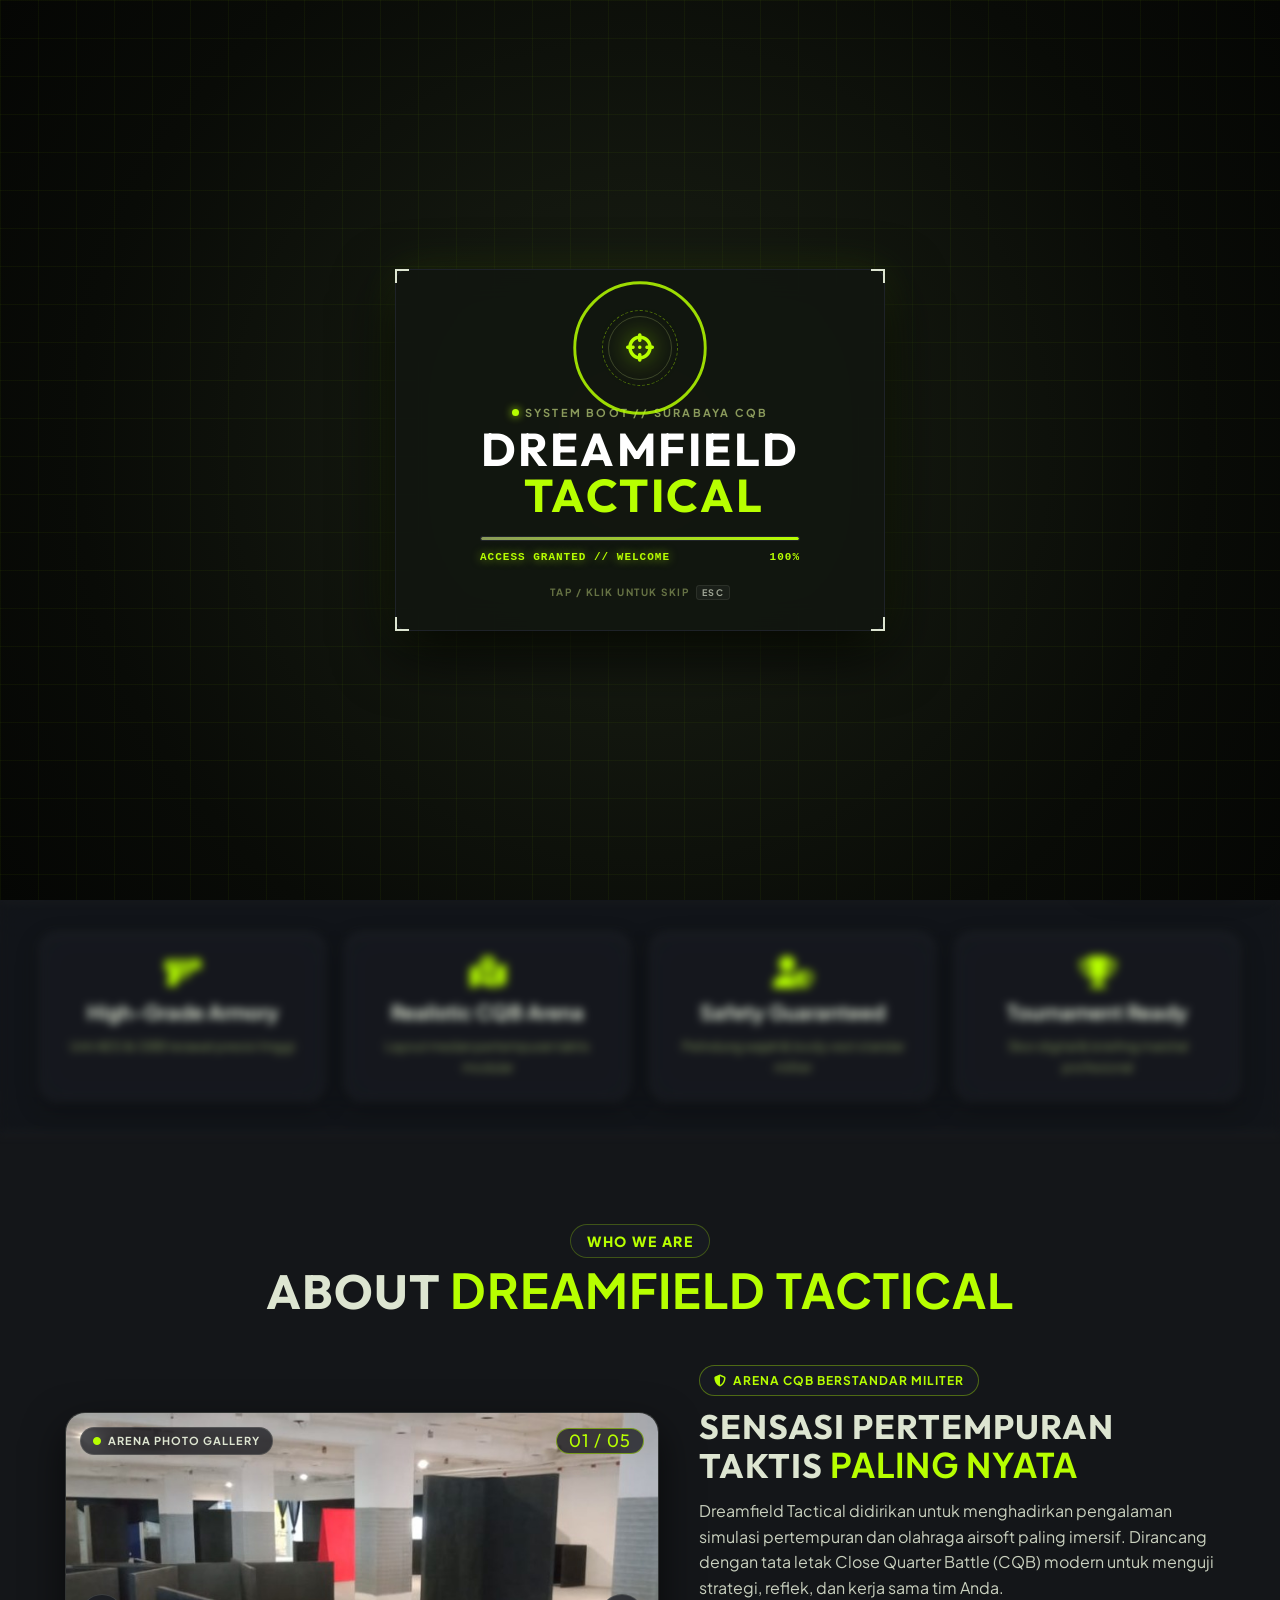
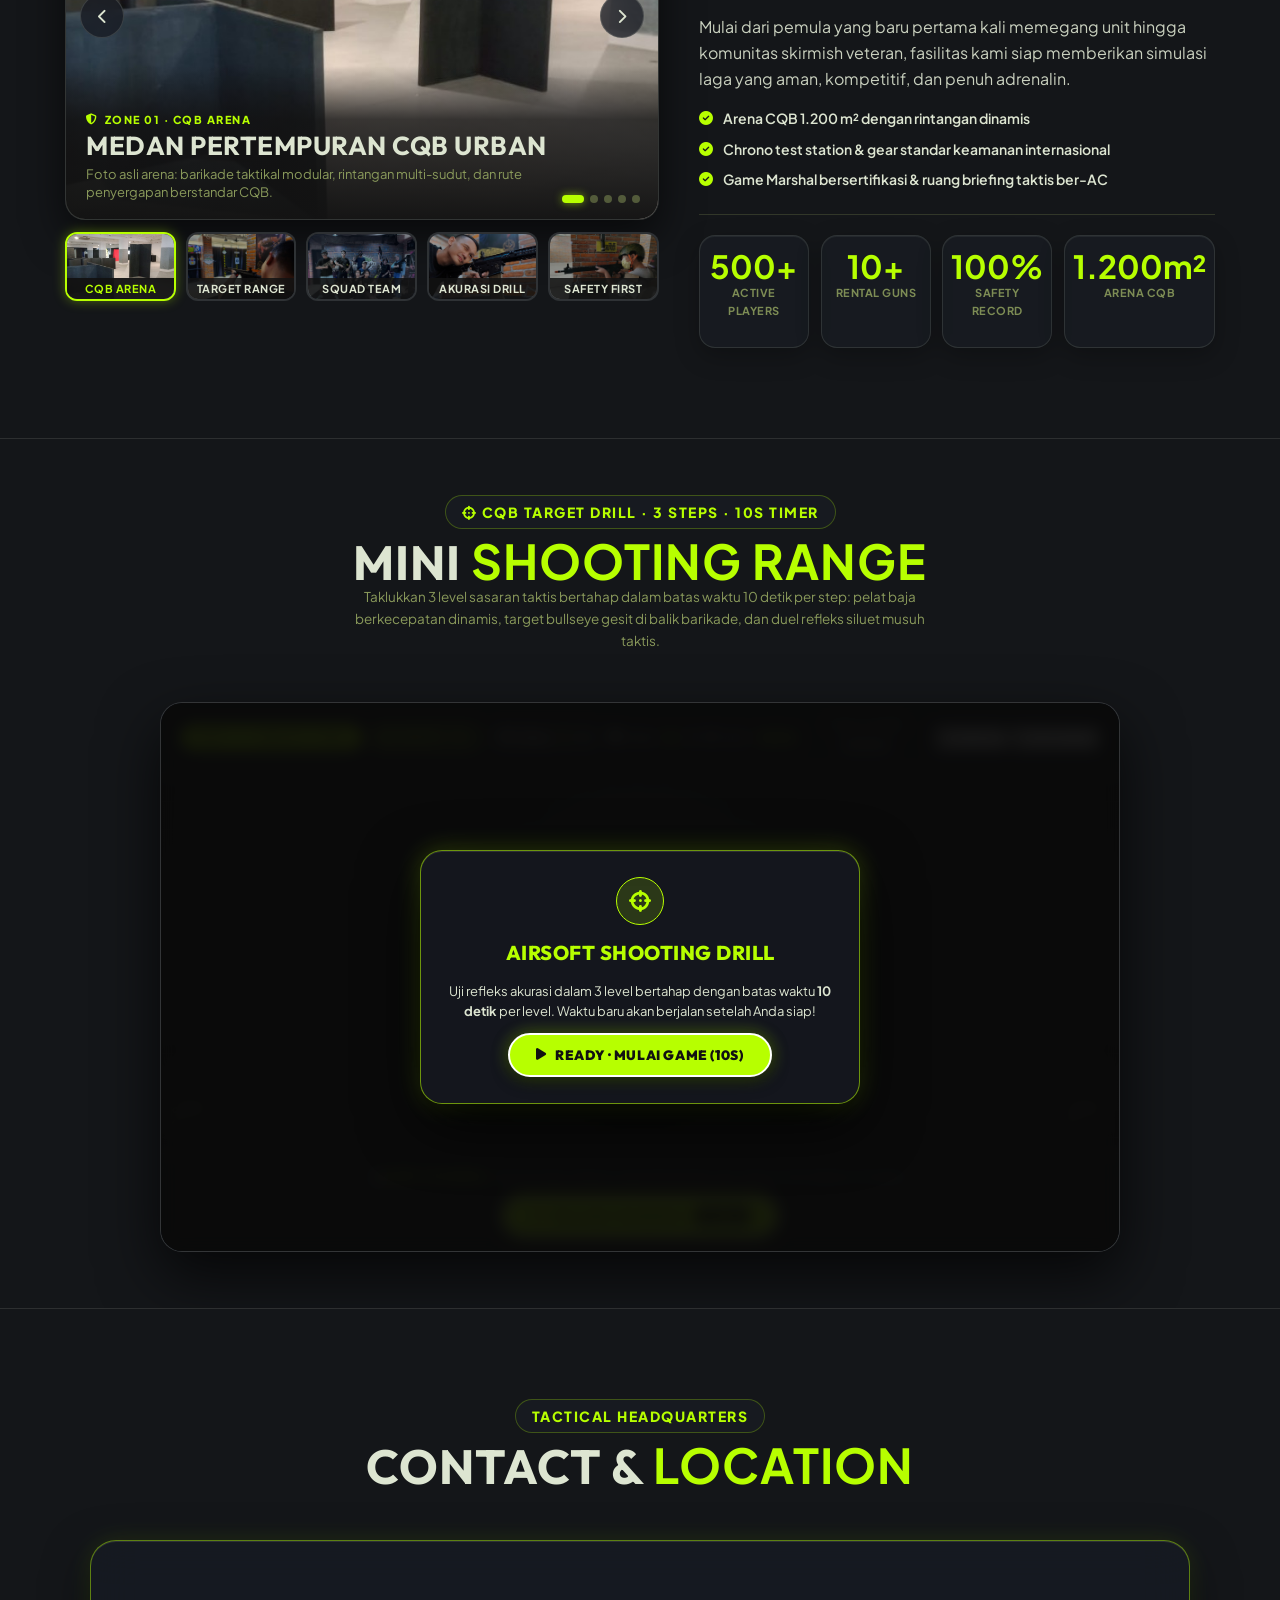
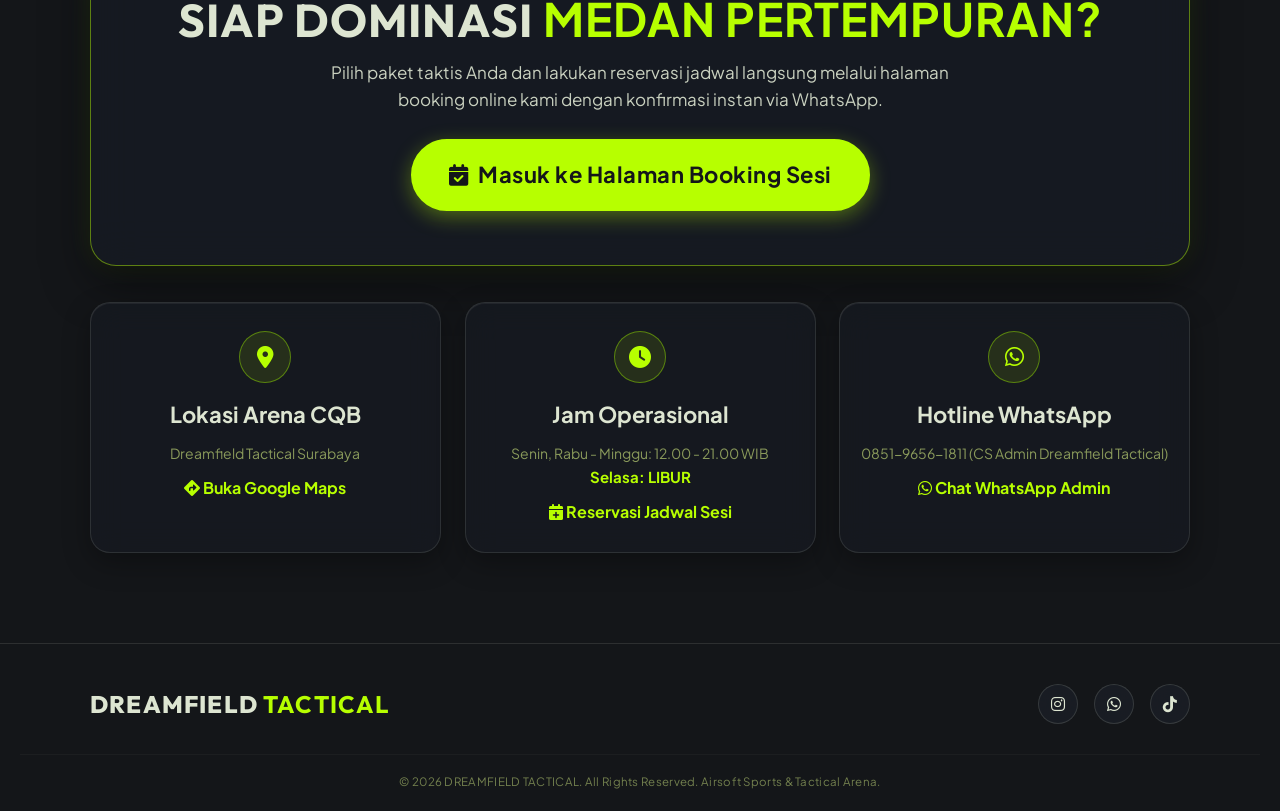
==== commit 4ca4e7bf: "feat: integrate Google Gemini CS AI Chatbot widget with Dreamfield official knowledge base" ====
--- a/index.html
+++ b/index.html
@@ -8,6 +8,8 @@
     <link rel="stylesheet" href="https://cdnjs.cloudflare.com/ajax/libs/font-awesome/6.4.0/css/all.min.css">
     <!-- Google Fonts -->
     <link href="https://fonts.googleapis.com/css2?family=Outfit:wght@500;600;700;800;900&family=Plus+Jakarta+Sans:wght@400;500;600;700;800&display=swap" rel="stylesheet">
+    <!-- Dreamfield Tactical CS AI Widget Styles -->
+    <link rel="stylesheet" href="assets/css/cs-bot.css">
     
     <style>
         :root {
@@ -6779,5 +6781,7 @@
     })();
     </script>
 
+    <!-- Dreamfield Tactical CS AI Widget Controller -->
+    <script src="assets/js/cs-bot.js" defer></script>
 </body>
 </html>
--- a/assets/css/cs-bot.css
+++ b/assets/css/cs-bot.css
@@ -0,0 +1,523 @@
+/* ==========================================================================
+   DREAMFIELD TACTICAL — CS AI CHATBOT WIDGET
+   Glassmorphism & Tactical Rounded UI
+   ========================================================================== */
+
+:root {
+    --cs-lime: #B7FF00;
+    --cs-sage: #DDE5D1;
+    --cs-moss: #8A9A5B;
+    --cs-dark-bg: rgba(18, 21, 28, 0.88);
+    --cs-glass-blur: blur(24px) saturate(180%);
+    --cs-border: 1px solid rgba(221, 229, 209, 0.15);
+    --cs-shadow: 0 20px 60px rgba(0, 0, 0, 0.8), 0 0 25px rgba(183, 255, 0, 0.12), inset 0 1px 0 rgba(255, 255, 255, 0.1);
+    --cs-radius: 22px;
+}
+
+/* --- Floating CS Launcher Button --- */
+.df-cs-launcher {
+    position: fixed;
+    bottom: 24px;
+    right: 24px;
+    z-index: 9998;
+    display: flex;
+    align-items: center;
+    gap: 10px;
+    background: rgba(20, 24, 32, 0.9);
+    backdrop-filter: blur(16px);
+    -webkit-backdrop-filter: blur(16px);
+    border: 1.5px solid rgba(183, 255, 0, 0.5);
+    border-radius: 9999px;
+    padding: 8px 18px 8px 10px;
+    color: var(--cs-sage);
+    cursor: pointer;
+    box-shadow: 0 10px 30px rgba(0, 0, 0, 0.5), 0 0 18px rgba(183, 255, 0, 0.35);
+    transition: transform 0.2s cubic-bezier(0.23, 1, 0.32, 1), box-shadow 0.2s ease, border-color 0.2s ease;
+    user-select: none;
+    font-family: 'Plus Jakarta Sans', sans-serif;
+}
+
+.df-cs-launcher:hover {
+    transform: translateY(-3px) scale(1.03);
+    border-color: var(--cs-lime);
+    box-shadow: 0 14px 38px rgba(0, 0, 0, 0.6), 0 0 28px rgba(183, 255, 0, 0.55);
+}
+
+.df-cs-launcher:active {
+    transform: scale(0.96);
+}
+
+.df-cs-launcher-avatar {
+    width: 38px;
+    height: 38px;
+    border-radius: 50%;
+    background: var(--cs-lime);
+    color: #12141a;
+    display: flex;
+    align-items: center;
+    justify-content: center;
+    font-size: 18px;
+    flex-shrink: 0;
+    position: relative;
+}
+
+.df-cs-pulse-dot {
+    position: absolute;
+    bottom: -1px;
+    right: -1px;
+    width: 11px;
+    height: 11px;
+    background: #00e676;
+    border: 2px solid #141820;
+    border-radius: 50%;
+    animation: csPulse 2s infinite;
+}
+
+@keyframes csPulse {
+    0% { box-shadow: 0 0 0 0 rgba(0, 230, 118, 0.7); }
+    70% { box-shadow: 0 0 0 8px rgba(0, 230, 118, 0); }
+    100% { box-shadow: 0 0 0 0 rgba(0, 230, 118, 0); }
+}
+
+.df-cs-launcher-text {
+    display: flex;
+    flex-direction: column;
+    text-align: left;
+    line-height: 1.15;
+}
+
+.df-cs-launcher-title {
+    font-family: 'Outfit', sans-serif;
+    font-size: 14px;
+    font-weight: 800;
+    letter-spacing: 0.5px;
+    color: #ffffff;
+}
+
+.df-cs-launcher-sub {
+    font-size: 11px;
+    color: var(--cs-lime);
+    font-weight: 700;
+    display: flex;
+    align-items: center;
+    gap: 4px;
+}
+
+/* Hide launcher when chat is open */
+.df-cs-launcher.hidden {
+    transform: scale(0.7) translateY(20px);
+    opacity: 0;
+    pointer-events: none;
+    visibility: hidden;
+}
+
+/* --- Chat Window Box (Glassmorphism) --- */
+.df-cs-window {
+    position: fixed;
+    bottom: 24px;
+    right: 24px;
+    width: 390px;
+    max-width: calc(100vw - 32px);
+    height: 600px;
+    max-height: calc(100vh - 48px);
+    background: var(--cs-dark-bg);
+    backdrop-filter: var(--cs-glass-blur);
+    -webkit-backdrop-filter: var(--cs-glass-blur);
+    border: var(--cs-border);
+    border-radius: var(--cs-radius);
+    box-shadow: var(--cs-shadow);
+    z-index: 9999;
+    display: flex;
+    flex-direction: column;
+    overflow: hidden;
+    opacity: 0;
+    visibility: hidden;
+    transform: translateY(30px) scale(0.95);
+    transition: opacity 0.26s cubic-bezier(0.16, 1, 0.3, 1), transform 0.26s cubic-bezier(0.16, 1, 0.3, 1), visibility 0.26s;
+    font-family: 'Plus Jakarta Sans', sans-serif;
+}
+
+.df-cs-window.active {
+    opacity: 1;
+    visibility: visible;
+    transform: translateY(0) scale(1);
+}
+
+/* Header */
+.df-cs-header {
+    background: rgba(14, 16, 22, 0.9);
+    border-bottom: 1px solid rgba(221, 229, 209, 0.12);
+    padding: 14px 18px;
+    display: flex;
+    align-items: center;
+    justify-content: space-between;
+    gap: 12px;
+    flex-shrink: 0;
+}
+
+.df-cs-header-info {
+    display: flex;
+    align-items: center;
+    gap: 12px;
+}
+
+.df-cs-header-avatar {
+    width: 38px;
+    height: 38px;
+    border-radius: 50%;
+    background: var(--cs-lime);
+    color: #12141a;
+    display: flex;
+    align-items: center;
+    justify-content: center;
+    font-size: 18px;
+    flex-shrink: 0;
+    box-shadow: 0 0 12px rgba(183, 255, 0, 0.4);
+}
+
+.df-cs-header-titles {
+    display: flex;
+    flex-direction: column;
+    gap: 2px;
+}
+
+.df-cs-header-name {
+    font-family: 'Outfit', sans-serif;
+    font-size: 16px;
+    font-weight: 800;
+    letter-spacing: 0.5px;
+    color: #ffffff;
+    line-height: 1;
+}
+
+.df-cs-header-status {
+    font-size: 11px;
+    color: var(--cs-lime);
+    display: flex;
+    align-items: center;
+    gap: 5px;
+    font-weight: 600;
+}
+
+.df-cs-header-status::before {
+    content: '';
+    display: inline-block;
+    width: 7px;
+    height: 7px;
+    border-radius: 50%;
+    background-color: #00e676;
+}
+
+.df-cs-header-actions {
+    display: flex;
+    align-items: center;
+    gap: 8px;
+}
+
+.df-cs-btn-icon {
+    width: 32px;
+    height: 32px;
+    border-radius: 50%;
+    background: rgba(255, 255, 255, 0.06);
+    border: 1px solid rgba(221, 229, 209, 0.14);
+    color: var(--cs-sage);
+    display: flex;
+    align-items: center;
+    justify-content: center;
+    cursor: pointer;
+    font-size: 13px;
+    transition: all 0.16s ease;
+}
+
+.df-cs-btn-icon:hover {
+    background: rgba(183, 255, 0, 0.15);
+    color: var(--cs-lime);
+    border-color: var(--cs-lime);
+}
+
+.df-cs-btn-icon.active-sound {
+    color: var(--cs-lime);
+}
+
+/* Chat Messages Container */
+.df-cs-messages {
+    flex: 1;
+    overflow-y: auto;
+    padding: 16px;
+    display: flex;
+    flex-direction: column;
+    gap: 14px;
+    scroll-behavior: smooth;
+}
+
+.df-cs-messages::-webkit-scrollbar {
+    width: 5px;
+}
+
+.df-cs-messages::-webkit-scrollbar-thumb {
+    background: rgba(221, 229, 209, 0.2);
+    border-radius: 10px;
+}
+
+/* Message Bubble */
+.df-cs-msg {
+    display: flex;
+    gap: 10px;
+    max-width: 88%;
+    animation: csFadeUp 0.22s ease-out forwards;
+}
+
+@keyframes csFadeUp {
+    from { opacity: 0; transform: translateY(8px); }
+    to { opacity: 1; transform: translateY(0); }
+}
+
+.df-cs-msg.bot {
+    align-self: flex-start;
+}
+
+.df-cs-msg.user {
+    align-self: flex-end;
+    flex-direction: row-reverse;
+}
+
+.df-cs-msg-avatar {
+    width: 28px;
+    height: 28px;
+    border-radius: 50%;
+    background: rgba(183, 255, 0, 0.15);
+    border: 1px solid rgba(183, 255, 0, 0.5);
+    color: var(--cs-lime);
+    display: flex;
+    align-items: center;
+    justify-content: center;
+    font-size: 12px;
+    flex-shrink: 0;
+    margin-top: 2px;
+}
+
+.df-cs-msg-bubble {
+    padding: 12px 15px;
+    border-radius: 18px;
+    font-size: 13.5px;
+    line-height: 1.55;
+    word-break: break-word;
+}
+
+.df-cs-msg.bot .df-cs-msg-bubble {
+    background: rgba(26, 30, 40, 0.7);
+    border: 1px solid rgba(221, 229, 209, 0.12);
+    color: var(--cs-sage);
+    border-top-left-radius: 4px;
+    box-shadow: 0 4px 16px rgba(0, 0, 0, 0.25);
+}
+
+.df-cs-msg.user .df-cs-msg-bubble {
+    background: linear-gradient(135deg, rgba(183, 255, 0, 0.2) 0%, rgba(138, 154, 91, 0.25) 100%);
+    border: 1px solid rgba(183, 255, 0, 0.4);
+    color: #ffffff;
+    border-top-right-radius: 4px;
+    box-shadow: 0 4px 16px rgba(0, 0, 0, 0.25);
+}
+
+.df-cs-msg-bubble p {
+    margin: 0 0 8px;
+}
+
+.df-cs-msg-bubble p:last-child {
+    margin-bottom: 0;
+}
+
+.df-cs-msg-bubble ul, .df-cs-msg-bubble ol {
+    margin: 6px 0 8px 18px;
+    padding: 0;
+}
+
+.df-cs-msg-bubble li {
+    margin-bottom: 4px;
+}
+
+.df-cs-msg-bubble a {
+    color: var(--cs-lime);
+    font-weight: 700;
+    text-decoration: underline;
+}
+
+.df-cs-msg-bubble strong {
+    color: #ffffff;
+}
+
+/* Quick Prompts Chip Carousel */
+.df-cs-quick-prompts {
+    display: flex;
+    flex-wrap: wrap;
+    gap: 8px;
+    margin-top: 4px;
+}
+
+.df-cs-chip {
+    background: rgba(28, 33, 44, 0.65);
+    border: 1px solid rgba(221, 229, 209, 0.15);
+    color: var(--cs-sage);
+    font-size: 12px;
+    font-weight: 600;
+    padding: 6px 12px;
+    border-radius: 9999px;
+    cursor: pointer;
+    transition: all 0.16s ease;
+    user-select: none;
+}
+
+.df-cs-chip:hover {
+    background: rgba(183, 255, 0, 0.15);
+    border-color: var(--cs-lime);
+    color: var(--cs-lime);
+    transform: translateY(-1px);
+}
+
+/* Typing Indicator Animation */
+.df-cs-typing {
+    display: flex;
+    align-items: center;
+    gap: 5px;
+    padding: 10px 14px;
+    background: rgba(26, 30, 40, 0.6);
+    border: 1px solid rgba(221, 229, 209, 0.1);
+    border-radius: 18px;
+    border-top-left-radius: 4px;
+    width: fit-content;
+}
+
+.df-cs-typing span {
+    width: 6px;
+    height: 6px;
+    background: var(--cs-lime);
+    border-radius: 50%;
+    animation: csBounce 1.4s infinite ease-in-out both;
+}
+
+.df-cs-typing span:nth-child(1) { animation-delay: -0.32s; }
+.df-cs-typing span:nth-child(2) { animation-delay: -0.16s; }
+.df-cs-typing span:nth-child(3) { animation-delay: 0; }
+
+@keyframes csBounce {
+    0%, 80%, 100% { transform: scale(0); opacity: 0.3; }
+    40% { transform: scale(1); opacity: 1; }
+}
+
+/* Bottom Escalation Bar to WhatsApp */
+.df-cs-wa-banner {
+    background: rgba(14, 16, 22, 0.7);
+    border-top: 1px solid rgba(221, 229, 209, 0.08);
+    padding: 6px 14px;
+    display: flex;
+    align-items: center;
+    justify-content: space-between;
+    font-size: 11px;
+    color: var(--cs-moss);
+}
+
+.df-cs-wa-banner a {
+    color: #25D366;
+    font-weight: 700;
+    text-decoration: none;
+    display: inline-flex;
+    align-items: center;
+    gap: 4px;
+}
+
+.df-cs-wa-banner a:hover {
+    text-decoration: underline;
+}
+
+/* Footer / Input Bar */
+.df-cs-footer {
+    background: rgba(14, 16, 22, 0.95);
+    border-top: 1px solid rgba(221, 229, 209, 0.12);
+    padding: 12px 14px;
+}
+
+.df-cs-input-wrap {
+    display: flex;
+    align-items: center;
+    gap: 8px;
+    background: rgba(24, 28, 36, 0.85);
+    border: 1px solid rgba(221, 229, 209, 0.16);
+    border-radius: 9999px;
+    padding: 4px 6px 4px 16px;
+    transition: border-color 0.2s ease, box-shadow 0.2s ease;
+}
+
+.df-cs-input-wrap:focus-within {
+    border-color: var(--cs-lime);
+    box-shadow: 0 0 12px rgba(183, 255, 0, 0.25);
+}
+
+.df-cs-input {
+    flex: 1;
+    background: transparent;
+    border: none;
+    outline: none;
+    color: #ffffff;
+    font-size: 13.5px;
+    font-family: inherit;
+}
+
+.df-cs-input::placeholder {
+    color: rgba(221, 229, 209, 0.4);
+    font-size: 13px;
+}
+
+.df-cs-btn-send {
+    width: 36px;
+    height: 36px;
+    border-radius: 50%;
+    background: var(--cs-lime);
+    border: none;
+    color: #12141a;
+    display: flex;
+    align-items: center;
+    justify-content: center;
+    cursor: pointer;
+    font-size: 14px;
+    flex-shrink: 0;
+    transition: transform 0.14s ease, background-color 0.14s ease;
+}
+
+.df-cs-btn-send:hover {
+    transform: scale(1.06);
+    background: #d4ff33;
+}
+
+.df-cs-btn-send:active {
+    transform: scale(0.92);
+}
+
+.df-cs-btn-send:disabled {
+    opacity: 0.5;
+    cursor: not-allowed;
+    transform: none;
+}
+
+/* --- Mobile Responsive Layout --- */
+@media (max-width: 480px) {
+    .df-cs-launcher {
+        bottom: 16px;
+        right: 16px;
+        padding: 6px 14px 6px 8px;
+    }
+    .df-cs-launcher-avatar {
+        width: 34px;
+        height: 34px;
+        font-size: 16px;
+    }
+    .df-cs-window {
+        bottom: 12px;
+        right: 12px;
+        left: 12px;
+        width: calc(100vw - 24px);
+        height: 75vh;
+        max-height: 540px;
+        border-radius: 20px;
+    }
+}
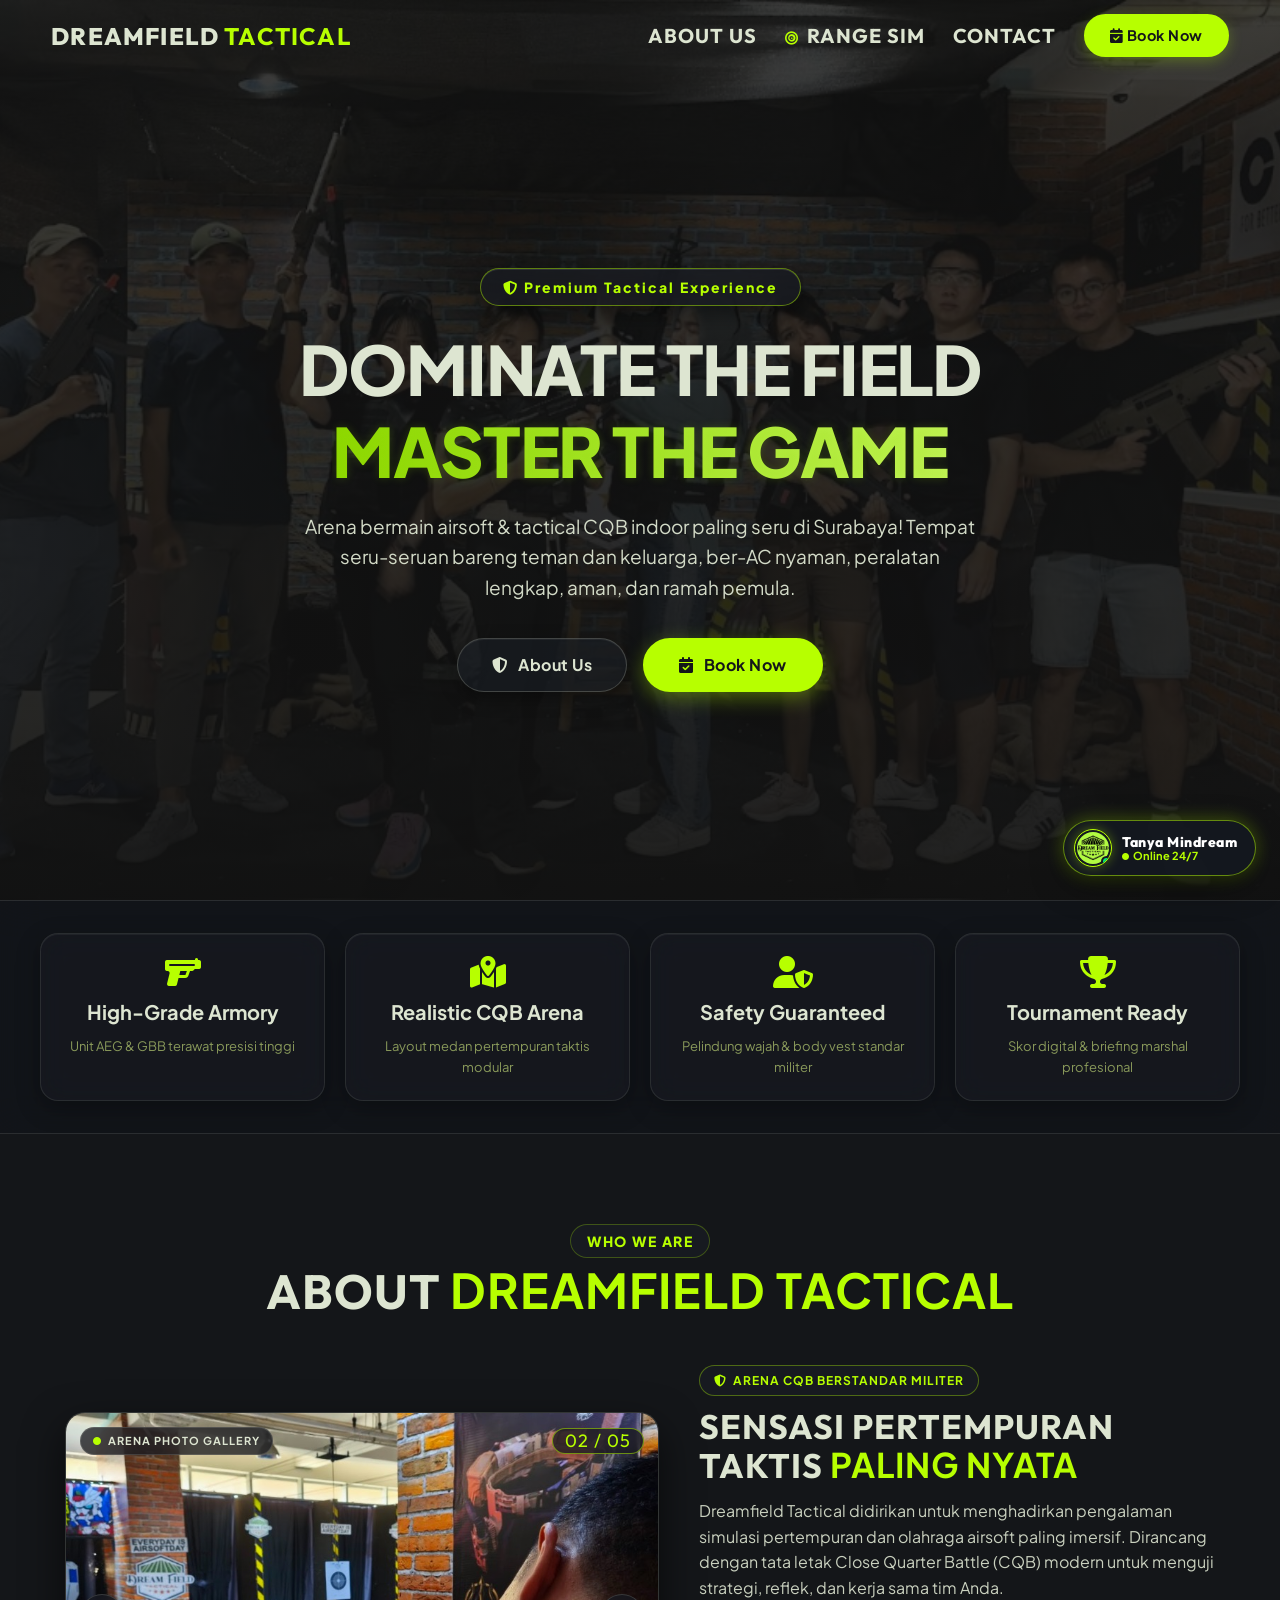
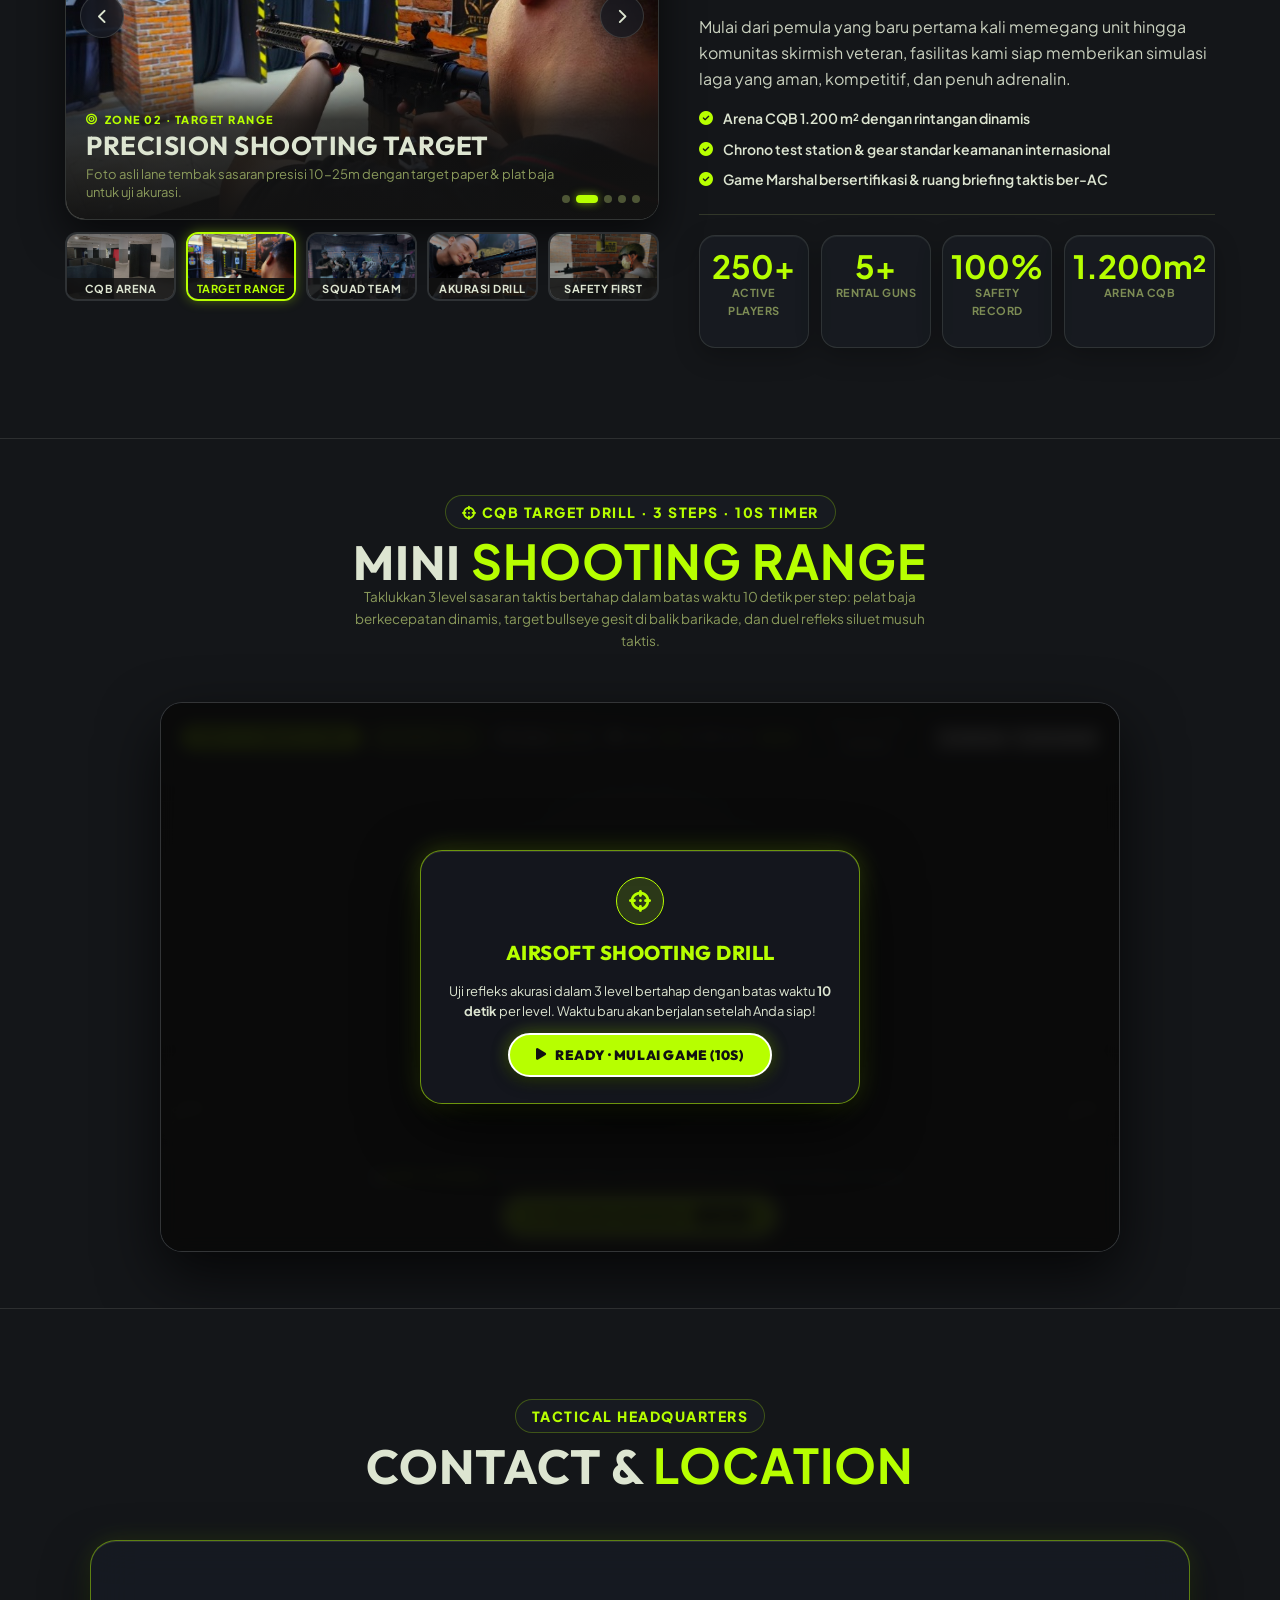
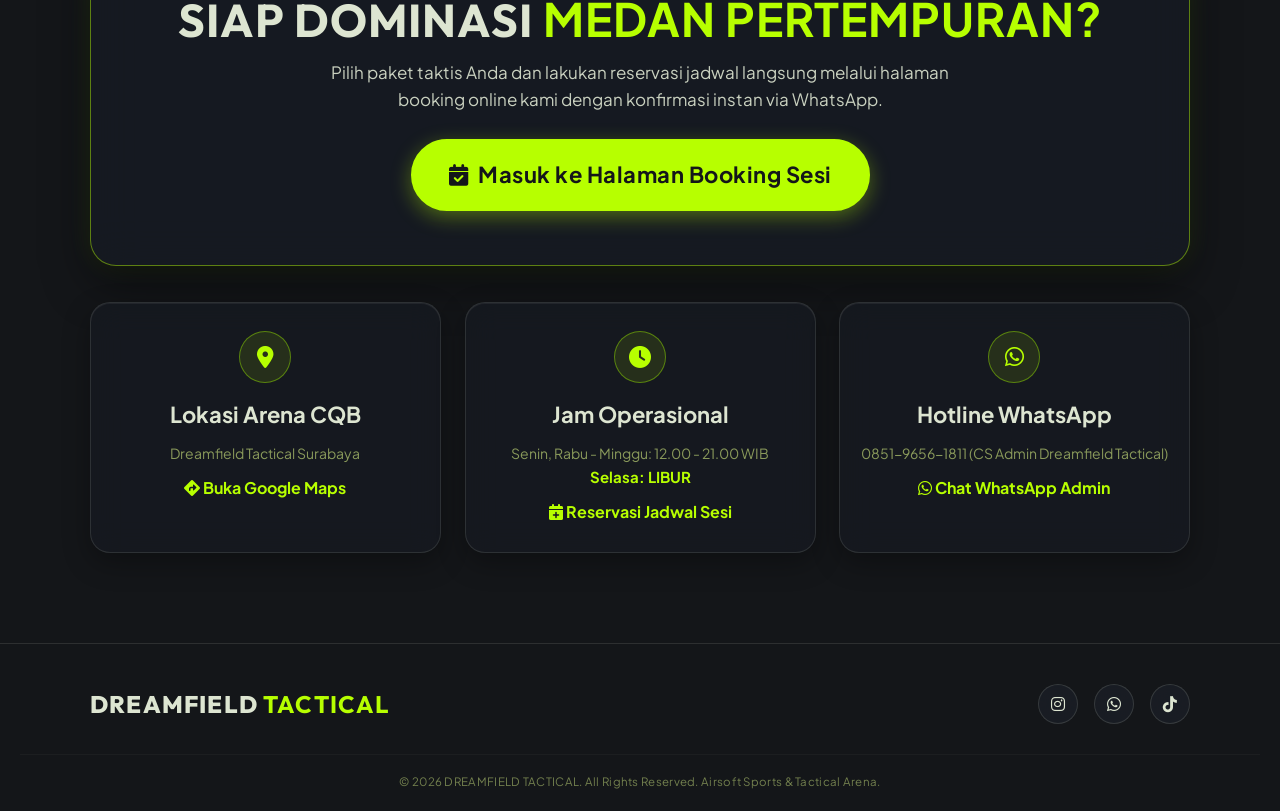
==== commit ed0a8e07: "fix(audio): restore game simulator sound with robust audio unlock and timing engine" ====
--- a/index.html
+++ b/index.html
@@ -5767,16 +5767,43 @@
         let isGameActive = false; // TIDAK mulai timer sebelum tombol READY ditekan!
 
         function getAudioContext() {
-            if (!audioCtx) {
-                const AudioContextClass = window.AudioContext || window.webkitAudioContext;
-                if (AudioContextClass) {
-                    audioCtx = new AudioContextClass();
+            try {
+                if (!audioCtx) {
+                    const AudioContextClass = window.AudioContext || window.webkitAudioContext;
+                    if (AudioContextClass) {
+                        audioCtx = new AudioContextClass();
+                    }
                 }
-            }
-            if (audioCtx && audioCtx.state === 'suspended') {
-                audioCtx.resume();
+                if (audioCtx && audioCtx.state === 'suspended') {
+                    audioCtx.resume().catch(() => {});
+                }
+            } catch(e) {
+                console.warn('AudioContext init error:', e);
             }
             return audioCtx;
+        }
+
+        function unlockAudioEngine() {
+            const ctx = getAudioContext();
+            if (!ctx) return;
+            if (ctx.state === 'suspended') {
+                ctx.resume().then(() => {
+                    ['pointerdown', 'touchstart', 'touchend', 'click'].forEach(evt => {
+                        document.removeEventListener(evt, unlockAudioEngine);
+                    });
+                }).catch(() => {});
+            } else if (ctx.state === 'running') {
+                ['pointerdown', 'touchstart', 'touchend', 'click'].forEach(evt => {
+                    document.removeEventListener(evt, unlockAudioEngine);
+                });
+            }
+            try {
+                const buffer = ctx.createBuffer(1, 1, 22050);
+                const source = ctx.createBufferSource();
+                source.buffer = buffer;
+                source.connect(ctx.destination);
+                source.start(0);
+            } catch(e) {}
         }
 
         // --- WEB AUDIO FX GENERATORS ---
@@ -5785,21 +5812,22 @@
             if (!isSoundEnabled) return;
             const ctx = getAudioContext();
             if (!ctx) return;
-            const t = ctx.currentTime;
-            const osc = ctx.createOscillator();
-            const gain = ctx.createGain();
-            osc.type = 'triangle';
-            osc.frequency.setValueAtTime(420, t);
-            osc.frequency.exponentialRampToValueAtTime(60, t + 0.05);
-            gain.gain.setValueAtTime(0.7, t);
-            gain.gain.exponentialRampToValueAtTime(0.001, t + 0.06);
-            osc.connect(gain);
-            gain.connect(ctx.destination);
-            osc.start(t);
-            osc.stop(t + 0.065);
-
             try {
-                const bufferSize = ctx.sampleRate * 0.04;
+                if (ctx.state === 'suspended') ctx.resume().catch(() => {});
+                const t = Math.max(ctx.currentTime || 0, 0.001) + 0.005;
+                const osc = ctx.createOscillator();
+                const gain = ctx.createGain();
+                osc.type = 'triangle';
+                osc.frequency.setValueAtTime(420, t);
+                osc.frequency.exponentialRampToValueAtTime(60, t + 0.05);
+                gain.gain.setValueAtTime(0.7, t);
+                gain.gain.exponentialRampToValueAtTime(0.001, t + 0.06);
+                osc.connect(gain);
+                gain.connect(ctx.destination);
+                osc.start(t);
+                osc.stop(t + 0.065);
+
+                const bufferSize = Math.floor(ctx.sampleRate * 0.04);
                 const buffer = ctx.createBuffer(1, bufferSize, ctx.sampleRate);
                 const data = buffer.getChannelData(0);
                 for (let i = 0; i < bufferSize; i++) {
@@ -5814,7 +5842,9 @@
                 nGain.connect(ctx.destination);
                 noise.start(t);
                 noise.stop(t + 0.045);
-            } catch(e) {}
+            } catch(e) {
+                console.warn('Airsoft shot sound error:', e);
+            }
         }
 
         // 2. Steel Target Clang
@@ -5822,19 +5852,24 @@
             if (!isSoundEnabled) return;
             const ctx = getAudioContext();
             if (!ctx) return;
-            const t = ctx.currentTime;
-            [1850, 3250].forEach(freq => {
-                const osc = ctx.createOscillator();
-                const gain = ctx.createGain();
-                osc.type = 'sine';
-                osc.frequency.setValueAtTime(freq, t);
-                gain.gain.setValueAtTime(0.5, t);
-                gain.gain.exponentialRampToValueAtTime(0.001, t + 0.35);
-                osc.connect(gain);
-                gain.connect(ctx.destination);
-                osc.start(t);
-                osc.stop(t + 0.36);
-            });
+            try {
+                if (ctx.state === 'suspended') ctx.resume().catch(() => {});
+                const t = Math.max(ctx.currentTime || 0, 0.001) + 0.005;
+                [1850, 3250].forEach(freq => {
+                    const osc = ctx.createOscillator();
+                    const gain = ctx.createGain();
+                    osc.type = 'sine';
+                    osc.frequency.setValueAtTime(freq, t);
+                    gain.gain.setValueAtTime(0.5, t);
+                    gain.gain.exponentialRampToValueAtTime(0.001, t + 0.35);
+                    osc.connect(gain);
+                    gain.connect(ctx.destination);
+                    osc.start(t);
+                    osc.stop(t + 0.36);
+                });
+            } catch(e) {
+                console.warn('Steel hit sound error:', e);
+            }
         }
 
         // 3. Paper Bullseye Hit
@@ -5842,18 +5877,23 @@
             if (!isSoundEnabled) return;
             const ctx = getAudioContext();
             if (!ctx) return;
-            const t = ctx.currentTime;
-            const osc = ctx.createOscillator();
-            const gain = ctx.createGain();
-            osc.type = 'sine';
-            osc.frequency.setValueAtTime(500, t);
-            osc.frequency.exponentialRampToValueAtTime(120, t + 0.04);
-            gain.gain.setValueAtTime(0.4, t);
-            gain.gain.exponentialRampToValueAtTime(0.001, t + 0.04);
-            osc.connect(gain);
-            gain.connect(ctx.destination);
-            osc.start(t);
-            osc.stop(t + 0.045);
+            try {
+                if (ctx.state === 'suspended') ctx.resume().catch(() => {});
+                const t = Math.max(ctx.currentTime || 0, 0.001) + 0.005;
+                const osc = ctx.createOscillator();
+                const gain = ctx.createGain();
+                osc.type = 'sine';
+                osc.frequency.setValueAtTime(500, t);
+                osc.frequency.exponentialRampToValueAtTime(120, t + 0.04);
+                gain.gain.setValueAtTime(0.4, t);
+                gain.gain.exponentialRampToValueAtTime(0.001, t + 0.04);
+                osc.connect(gain);
+                gain.connect(ctx.destination);
+                osc.start(t);
+                osc.stop(t + 0.045);
+            } catch(e) {
+                console.warn('Paper hit sound error:', e);
+            }
         }
 
         // 4. Dry Fire Click
@@ -5861,18 +5901,23 @@
             if (!isSoundEnabled) return;
             const ctx = getAudioContext();
             if (!ctx) return;
-            const t = ctx.currentTime;
-            const osc = ctx.createOscillator();
-            const gain = ctx.createGain();
-            osc.type = 'sine';
-            osc.frequency.setValueAtTime(1200, t);
-            osc.frequency.exponentialRampToValueAtTime(600, t + 0.02);
-            gain.gain.setValueAtTime(0.3, t);
-            gain.gain.exponentialRampToValueAtTime(0.001, t + 0.02);
-            osc.connect(gain);
-            gain.connect(ctx.destination);
-            osc.start(t);
-            osc.stop(t + 0.025);
+            try {
+                if (ctx.state === 'suspended') ctx.resume().catch(() => {});
+                const t = Math.max(ctx.currentTime || 0, 0.001) + 0.005;
+                const osc = ctx.createOscillator();
+                const gain = ctx.createGain();
+                osc.type = 'sine';
+                osc.frequency.setValueAtTime(1200, t);
+                osc.frequency.exponentialRampToValueAtTime(600, t + 0.02);
+                gain.gain.setValueAtTime(0.3, t);
+                gain.gain.exponentialRampToValueAtTime(0.001, t + 0.02);
+                osc.connect(gain);
+                gain.connect(ctx.destination);
+                osc.start(t);
+                osc.stop(t + 0.025);
+            } catch(e) {
+                console.warn('Dry click sound error:', e);
+            }
         }
 
         // 5. Hostage Penalty / Timeout Buzzer Sound
@@ -5880,17 +5925,22 @@
             if (!isSoundEnabled) return;
             const ctx = getAudioContext();
             if (!ctx) return;
-            const t = ctx.currentTime;
-            const osc = ctx.createOscillator();
-            const gain = ctx.createGain();
-            osc.type = 'sawtooth';
-            osc.frequency.setValueAtTime(140, t);
-            gain.gain.setValueAtTime(0.6, t);
-            gain.gain.exponentialRampToValueAtTime(0.001, t + 0.28);
-            osc.connect(gain);
-            gain.connect(ctx.destination);
-            osc.start(t);
-            osc.stop(t + 0.3);
+            try {
+                if (ctx.state === 'suspended') ctx.resume().catch(() => {});
+                const t = Math.max(ctx.currentTime || 0, 0.001) + 0.005;
+                const osc = ctx.createOscillator();
+                const gain = ctx.createGain();
+                osc.type = 'sawtooth';
+                osc.frequency.setValueAtTime(140, t);
+                gain.gain.setValueAtTime(0.6, t);
+                gain.gain.exponentialRampToValueAtTime(0.001, t + 0.28);
+                osc.connect(gain);
+                gain.connect(ctx.destination);
+                osc.start(t);
+                osc.stop(t + 0.3);
+            } catch(e) {
+                console.warn('Buzzer sound error:', e);
+            }
         }
 
         // 6. Wall Miss Impact Ricochet / Thud Sound
@@ -5898,21 +5948,22 @@
             if (!isSoundEnabled) return;
             const ctx = getAudioContext();
             if (!ctx) return;
-            const t = ctx.currentTime;
-            const osc = ctx.createOscillator();
-            const gain = ctx.createGain();
-            osc.type = 'triangle';
-            osc.frequency.setValueAtTime(280, t);
-            osc.frequency.exponentialRampToValueAtTime(65, t + 0.06);
-            gain.gain.setValueAtTime(0.4, t);
-            gain.gain.exponentialRampToValueAtTime(0.001, t + 0.07);
-            osc.connect(gain);
-            gain.connect(ctx.destination);
-            osc.start(t);
-            osc.stop(t + 0.075);
-
             try {
-                const bufferSize = ctx.sampleRate * 0.03;
+                if (ctx.state === 'suspended') ctx.resume().catch(() => {});
+                const t = Math.max(ctx.currentTime || 0, 0.001) + 0.005;
+                const osc = ctx.createOscillator();
+                const gain = ctx.createGain();
+                osc.type = 'triangle';
+                osc.frequency.setValueAtTime(280, t);
+                osc.frequency.exponentialRampToValueAtTime(65, t + 0.06);
+                gain.gain.setValueAtTime(0.4, t);
+                gain.gain.exponentialRampToValueAtTime(0.001, t + 0.07);
+                osc.connect(gain);
+                gain.connect(ctx.destination);
+                osc.start(t);
+                osc.stop(t + 0.075);
+
+                const bufferSize = Math.floor(ctx.sampleRate * 0.03);
                 const buffer = ctx.createBuffer(1, bufferSize, ctx.sampleRate);
                 const data = buffer.getChannelData(0);
                 for (let i = 0; i < bufferSize; i++) {
@@ -5927,7 +5978,9 @@
                 nGain.connect(ctx.destination);
                 noise.start(t);
                 noise.stop(t + 0.035);
-            } catch(e) {}
+            } catch(e) {
+                console.warn('Wall miss sound error:', e);
+            }
         }
 
         // 7. Reload Mag Slap
@@ -5935,28 +5988,33 @@
             if (!isSoundEnabled) return;
             const ctx = getAudioContext();
             if (!ctx) return;
-            const t = ctx.currentTime;
-            const o1 = ctx.createOscillator();
-            const g1 = ctx.createGain();
-            o1.type = 'triangle';
-            o1.frequency.setValueAtTime(450, t);
-            g1.gain.setValueAtTime(0.3, t);
-            g1.gain.exponentialRampToValueAtTime(0.001, t + 0.03);
-            o1.connect(g1);
-            g1.connect(ctx.destination);
-            o1.start(t);
-            o1.stop(t + 0.035);
-
-            const o2 = ctx.createOscillator();
-            const g2 = ctx.createGain();
-            o2.type = 'sine';
-            o2.frequency.setValueAtTime(850, t + 0.12);
-            g2.gain.setValueAtTime(0.5, t + 0.12);
-            g2.gain.exponentialRampToValueAtTime(0.001, t + 0.18);
-            o2.connect(g2);
-            g2.connect(ctx.destination);
-            o2.start(t + 0.12);
-            o2.stop(t + 0.19);
+            try {
+                if (ctx.state === 'suspended') ctx.resume().catch(() => {});
+                const t = Math.max(ctx.currentTime || 0, 0.001) + 0.005;
+                const o1 = ctx.createOscillator();
+                const g1 = ctx.createGain();
+                o1.type = 'triangle';
+                o1.frequency.setValueAtTime(450, t);
+                g1.gain.setValueAtTime(0.3, t);
+                g1.gain.exponentialRampToValueAtTime(0.001, t + 0.03);
+                o1.connect(g1);
+                g1.connect(ctx.destination);
+                o1.start(t);
+                o1.stop(t + 0.035);
+
+                const o2 = ctx.createOscillator();
+                const g2 = ctx.createGain();
+                o2.type = 'sine';
+                o2.frequency.setValueAtTime(850, t + 0.12);
+                g2.gain.setValueAtTime(0.5, t + 0.12);
+                g2.gain.exponentialRampToValueAtTime(0.001, t + 0.18);
+                o2.connect(g2);
+                g2.connect(ctx.destination);
+                o2.start(t + 0.12);
+                o2.stop(t + 0.19);
+            } catch(e) {
+                console.warn('Reload sound error:', e);
+            }
         }
 
         // 8. Victory Fanfare
@@ -5964,19 +6022,24 @@
             if (!isSoundEnabled) return;
             const ctx = getAudioContext();
             if (!ctx) return;
-            const t = ctx.currentTime;
-            [523.25, 659.25, 783.99, 1046.50].forEach((freq, i) => {
-                const osc = ctx.createOscillator();
-                const gain = ctx.createGain();
-                osc.type = 'sine';
-                osc.frequency.setValueAtTime(freq, t + (i * 0.1));
-                gain.gain.setValueAtTime(0.4, t + (i * 0.1));
-                gain.gain.exponentialRampToValueAtTime(0.001, t + (i * 0.1) + 0.25);
-                osc.connect(gain);
-                gain.connect(ctx.destination);
-                osc.start(t + (i * 0.1));
-                osc.stop(t + (i * 0.1) + 0.28);
-            });
+            try {
+                if (ctx.state === 'suspended') ctx.resume().catch(() => {});
+                const t = Math.max(ctx.currentTime || 0, 0.001) + 0.005;
+                [523.25, 659.25, 783.99, 1046.50].forEach((freq, i) => {
+                    const osc = ctx.createOscillator();
+                    const gain = ctx.createGain();
+                    osc.type = 'sine';
+                    osc.frequency.setValueAtTime(freq, t + (i * 0.1));
+                    gain.gain.setValueAtTime(0.4, t + (i * 0.1));
+                    gain.gain.exponentialRampToValueAtTime(0.001, t + (i * 0.1) + 0.25);
+                    osc.connect(gain);
+                    gain.connect(ctx.destination);
+                    osc.start(t + (i * 0.1));
+                    osc.stop(t + (i * 0.1) + 0.28);
+                });
+            } catch(e) {
+                console.warn('Victory sound error:', e);
+            }
         }
 
         // --- HARDCORE 3-STEP RANDOM STATE ---
@@ -6126,7 +6189,7 @@
             const readyOverlay = document.getElementById('stageReadyOverlay');
             if (readyOverlay) readyOverlay.classList.remove('active');
 
-            getAudioContext();
+            unlockAudioEngine();
             playReloadSound();
             triggerHaptic(30);
 
@@ -6716,7 +6779,8 @@
                 if (isSoundEnabled) {
                     icon.className = 'fa-solid fa-volume-high';
                     text.textContent = 'AUDIO ON';
-                    getAudioContext();
+                    unlockAudioEngine();
+                    playReloadSound();
                 } else {
                     icon.className = 'fa-solid fa-volume-xmark';
                     text.textContent = 'MUTED';
@@ -6773,10 +6837,10 @@
         const readyOverlay = document.getElementById('stageReadyOverlay');
         if (readyOverlay) readyOverlay.classList.add('active');
 
-        document.addEventListener('pointerdown', function initAudioOnce() {
-            getAudioContext();
-            document.removeEventListener('pointerdown', initAudioOnce);
-        }, { once: true });
+        // Multi-event audio unlocker (Chrome, Safari, iOS WebKit)
+        ['pointerdown', 'touchstart', 'touchend', 'click'].forEach(evt => {
+            document.addEventListener(evt, unlockAudioEngine, { passive: true });
+        });
 
     })();
     </script>
--- a/assets/css/cs-bot.css
+++ b/assets/css/cs-bot.css
@@ -14,7 +14,7 @@
     --cs-radius: 22px;
 }
 
-/* --- Floating CS Launcher Button --- */
+/* --- Floating CS Launcher Button (Clean Original Capsule) --- */
 .df-cs-launcher {
     position: fixed;
     bottom: 24px;
@@ -23,7 +23,7 @@
     display: flex;
     align-items: center;
     gap: 10px;
-    background: rgba(20, 24, 32, 0.9);
+    background: rgba(20, 24, 32, 0.92);
     backdrop-filter: blur(16px);
     -webkit-backdrop-filter: blur(16px);
     border: 1.5px solid rgba(183, 255, 0, 0.5);
@@ -51,14 +51,24 @@
     width: 38px;
     height: 38px;
     border-radius: 50%;
-    background: var(--cs-lime);
-    color: #12141a;
+    background: #141820;
+    border: 1.5px solid var(--cs-lime);
     display: flex;
     align-items: center;
     justify-content: center;
-    font-size: 18px;
     flex-shrink: 0;
     position: relative;
+    overflow: hidden;
+    padding: 2px;
+    box-shadow: 0 0 12px rgba(183, 255, 0, 0.35);
+}
+
+.df-cs-avatar-img {
+    width: 100%;
+    height: 100%;
+    object-fit: contain;
+    border-radius: 50%;
+    display: block;
 }
 
 .df-cs-pulse-dot {
@@ -71,6 +81,7 @@
     border: 2px solid #141820;
     border-radius: 50%;
     animation: csPulse 2s infinite;
+    z-index: 2;
 }
 
 @keyframes csPulse {
@@ -130,6 +141,9 @@
     display: flex;
     flex-direction: column;
     overflow: hidden;
+    touch-action: pan-y !important;
+    overscroll-behavior: contain !important;
+    overscroll-behavior-x: none !important;
     opacity: 0;
     visibility: hidden;
     transform: translateY(30px) scale(0.95);
@@ -162,16 +176,18 @@
 }
 
 .df-cs-header-avatar {
-    width: 38px;
-    height: 38px;
-    border-radius: 50%;
-    background: var(--cs-lime);
+    width: 36px;
+    height: 36px;
+    border-radius: 50%;
+    background: #141820;
+    border: 1.5px solid var(--cs-lime);
     color: #12141a;
     display: flex;
     align-items: center;
     justify-content: center;
-    font-size: 18px;
     flex-shrink: 0;
+    overflow: hidden;
+    padding: 2px;
     box-shadow: 0 0 12px rgba(183, 255, 0, 0.4);
 }
 
@@ -239,15 +255,38 @@
     color: var(--cs-lime);
 }
 
+.df-cs-btn-icon.df-cs-btn-wa {
+    color: #25D366;
+    border-color: rgba(37, 211, 102, 0.4);
+    background: rgba(37, 211, 102, 0.1);
+    text-decoration: none;
+}
+
+.df-cs-btn-icon.df-cs-btn-wa:hover {
+    background: #25D366;
+    color: #0d1117;
+    border-color: #25D366;
+    box-shadow: 0 0 14px rgba(37, 211, 102, 0.5);
+    transform: scale(1.08);
+}
+
+.df-cs-btn-icon.df-cs-btn-wa i {
+    font-size: 15px;
+}
+
 /* Chat Messages Container */
 .df-cs-messages {
     flex: 1;
     overflow-y: auto;
+    overscroll-behavior: contain !important;
+    overscroll-behavior-x: none !important;
+    touch-action: pan-y !important;
     padding: 16px;
     display: flex;
     flex-direction: column;
     gap: 14px;
     scroll-behavior: smooth;
+    -webkit-overflow-scrolling: touch;
 }
 
 .df-cs-messages::-webkit-scrollbar {
@@ -285,15 +324,26 @@
     width: 28px;
     height: 28px;
     border-radius: 50%;
-    background: rgba(183, 255, 0, 0.15);
-    border: 1px solid rgba(183, 255, 0, 0.5);
+    background: #141820;
+    border: 1.5px solid var(--cs-lime);
     color: var(--cs-lime);
     display: flex;
     align-items: center;
     justify-content: center;
-    font-size: 12px;
+    font-size: 13px;
     flex-shrink: 0;
     margin-top: 2px;
+    overflow: hidden;
+    padding: 1px;
+    box-shadow: 0 0 6px rgba(183, 255, 0, 0.35);
+}
+
+.df-cs-msg-avatar .df-cs-avatar-img {
+    width: 100%;
+    height: 100%;
+    object-fit: contain;
+    border-radius: 50%;
+    display: block;
 }
 
 .df-cs-msg-bubble {
@@ -346,6 +396,52 @@
 .df-cs-msg-bubble strong {
     color: #ffffff;
 }
+
+/* Message content wrapper (bubble + CTA) */
+.df-cs-msg-content {
+    display: flex;
+    flex-direction: column;
+    gap: 10px;
+    min-width: 0;
+}
+
+/* Booking CTA Button */
+.df-cs-booking-btn {
+    display: inline-flex !important;
+    align-items: center;
+    gap: 9px;
+    padding: 11px 20px;
+    background: linear-gradient(135deg, var(--cs-lime), #a6ff00);
+    color: #0d120a !important;
+    font-weight: 800;
+    font-size: 13.5px;
+    border-radius: 12px;
+    text-decoration: none !important;
+    align-self: flex-start;
+    margin-top: 4px;
+    cursor: pointer;
+    box-shadow: 0 6px 18px rgba(183, 255, 0, 0.4), inset 0 1px 0 rgba(255, 255, 255, 0.5);
+    transition: transform 0.16s ease, box-shadow 0.16s ease;
+    animation: csBtnPulse 2.5s infinite;
+    z-index: 5;
+}
+
+@keyframes csBtnPulse {
+    0%, 100% { box-shadow: 0 6px 18px rgba(183, 255, 0, 0.4); }
+    50% { box-shadow: 0 8px 24px rgba(183, 255, 0, 0.7), 0 0 12px rgba(183, 255, 0, 0.5); }
+}
+
+.df-cs-booking-btn:hover {
+    transform: translateY(-2px) scale(1.02);
+    box-shadow: 0 10px 28px rgba(183, 255, 0, 0.65);
+    color: #0d120a !important;
+    text-decoration: none !important;
+}
+
+.df-cs-booking-btn i {
+    font-size: 14px;
+}
+
 
 /* Quick Prompts Chip Carousel */
 .df-cs-quick-prompts {
@@ -405,31 +501,6 @@
     40% { transform: scale(1); opacity: 1; }
 }
 
-/* Bottom Escalation Bar to WhatsApp */
-.df-cs-wa-banner {
-    background: rgba(14, 16, 22, 0.7);
-    border-top: 1px solid rgba(221, 229, 209, 0.08);
-    padding: 6px 14px;
-    display: flex;
-    align-items: center;
-    justify-content: space-between;
-    font-size: 11px;
-    color: var(--cs-moss);
-}
-
-.df-cs-wa-banner a {
-    color: #25D366;
-    font-weight: 700;
-    text-decoration: none;
-    display: inline-flex;
-    align-items: center;
-    gap: 4px;
-}
-
-.df-cs-wa-banner a:hover {
-    text-decoration: underline;
-}
-
 /* Footer / Input Bar */
 .df-cs-footer {
     background: rgba(14, 16, 22, 0.95);
@@ -499,25 +570,113 @@
     transform: none;
 }
 
-/* --- Mobile Responsive Layout --- */
-@media (max-width: 480px) {
+/* Prevent background page scroll on mobile when chat is open */
+html.df-cs-open,
+body.df-cs-open {
+    overflow: hidden !important;
+    position: fixed !important;
+    width: 100% !important;
+    height: 100% !important;
+    overscroll-behavior: none !important;
+    overscroll-behavior-x: none !important;
+}
+
+/* --- Mobile Responsive Layout — Fullscreen (Tablet & Mobile ≤ 768px) --- */
+@media (max-width: 768px) {
     .df-cs-launcher {
         bottom: 16px;
         right: 16px;
         padding: 6px 14px 6px 8px;
-    }
+        width: auto;
+        height: auto;
+        border-radius: 9999px;
+    }
+
     .df-cs-launcher-avatar {
         width: 34px;
         height: 34px;
-        font-size: 16px;
-    }
+        padding: 2px;
+    }
+
+    .df-cs-launcher-title {
+        font-size: 13px;
+    }
+
+    .df-cs-launcher-sub {
+        font-size: 10px;
+    }
+
+    .df-cs-pulse-dot {
+        width: 10px;
+        height: 10px;
+    }
+
+    /* 100% True Fullscreen Chat on Mobile (No gap, no background bleed) */
     .df-cs-window {
-        bottom: 12px;
-        right: 12px;
-        left: 12px;
-        width: calc(100vw - 24px);
-        height: 75vh;
-        max-height: 540px;
-        border-radius: 20px;
-    }
-}
+        position: fixed !important;
+        inset: 0 !important;
+        top: 0 !important;
+        left: 0 !important;
+        right: 0 !important;
+        bottom: 0 !important;
+        width: 100vw !important;
+        max-width: 100vw !important;
+        height: 100% !important;
+        height: 100dvh !important;
+        max-height: 100dvh !important;
+        margin: 0 !important;
+        border-radius: 0 !important;
+        border: none !important;
+        box-shadow: none !important;
+        background: #0d1117 !important; /* Solid opaque dark, zero see-through */
+        z-index: 999999 !important;
+        touch-action: pan-y !important;
+        overscroll-behavior: contain !important;
+        overscroll-behavior-x: none !important;
+        transform: translateY(100%);
+        transition: transform 0.28s cubic-bezier(0.16, 1, 0.3, 1), opacity 0.2s ease !important;
+    }
+
+    .df-cs-window.active {
+        transform: translateY(0) !important;
+        opacity: 1 !important;
+        visibility: visible !important;
+    }
+
+    .df-cs-header {
+        border-radius: 0 !important;
+        padding-top: max(14px, env(safe-area-inset-top)) !important;
+        padding-left: 16px !important;
+        padding-right: 16px !important;
+        background: #141922 !important;
+    }
+
+    .df-cs-messages {
+        max-height: none !important;
+        flex: 1 !important;
+        padding: 16px !important;
+        background: #0d1117 !important;
+        touch-action: pan-y !important;
+        overscroll-behavior: contain !important;
+        overscroll-behavior-x: none !important;
+        -webkit-overflow-scrolling: touch;
+    }
+
+    .df-cs-footer {
+        border-radius: 0 !important;
+        padding-bottom: max(14px, env(safe-area-inset-bottom)) !important;
+        padding-left: 14px !important;
+        padding-right: 14px !important;
+        background: #141922 !important;
+    }
+
+    /* Fix iOS Safari zoom on input focus (font-size must be ≥ 16px) */
+    .df-cs-input {
+        font-size: 16px !important;
+    }
+
+    .df-cs-input::placeholder {
+        font-size: 15px !important;
+    }
+}
+
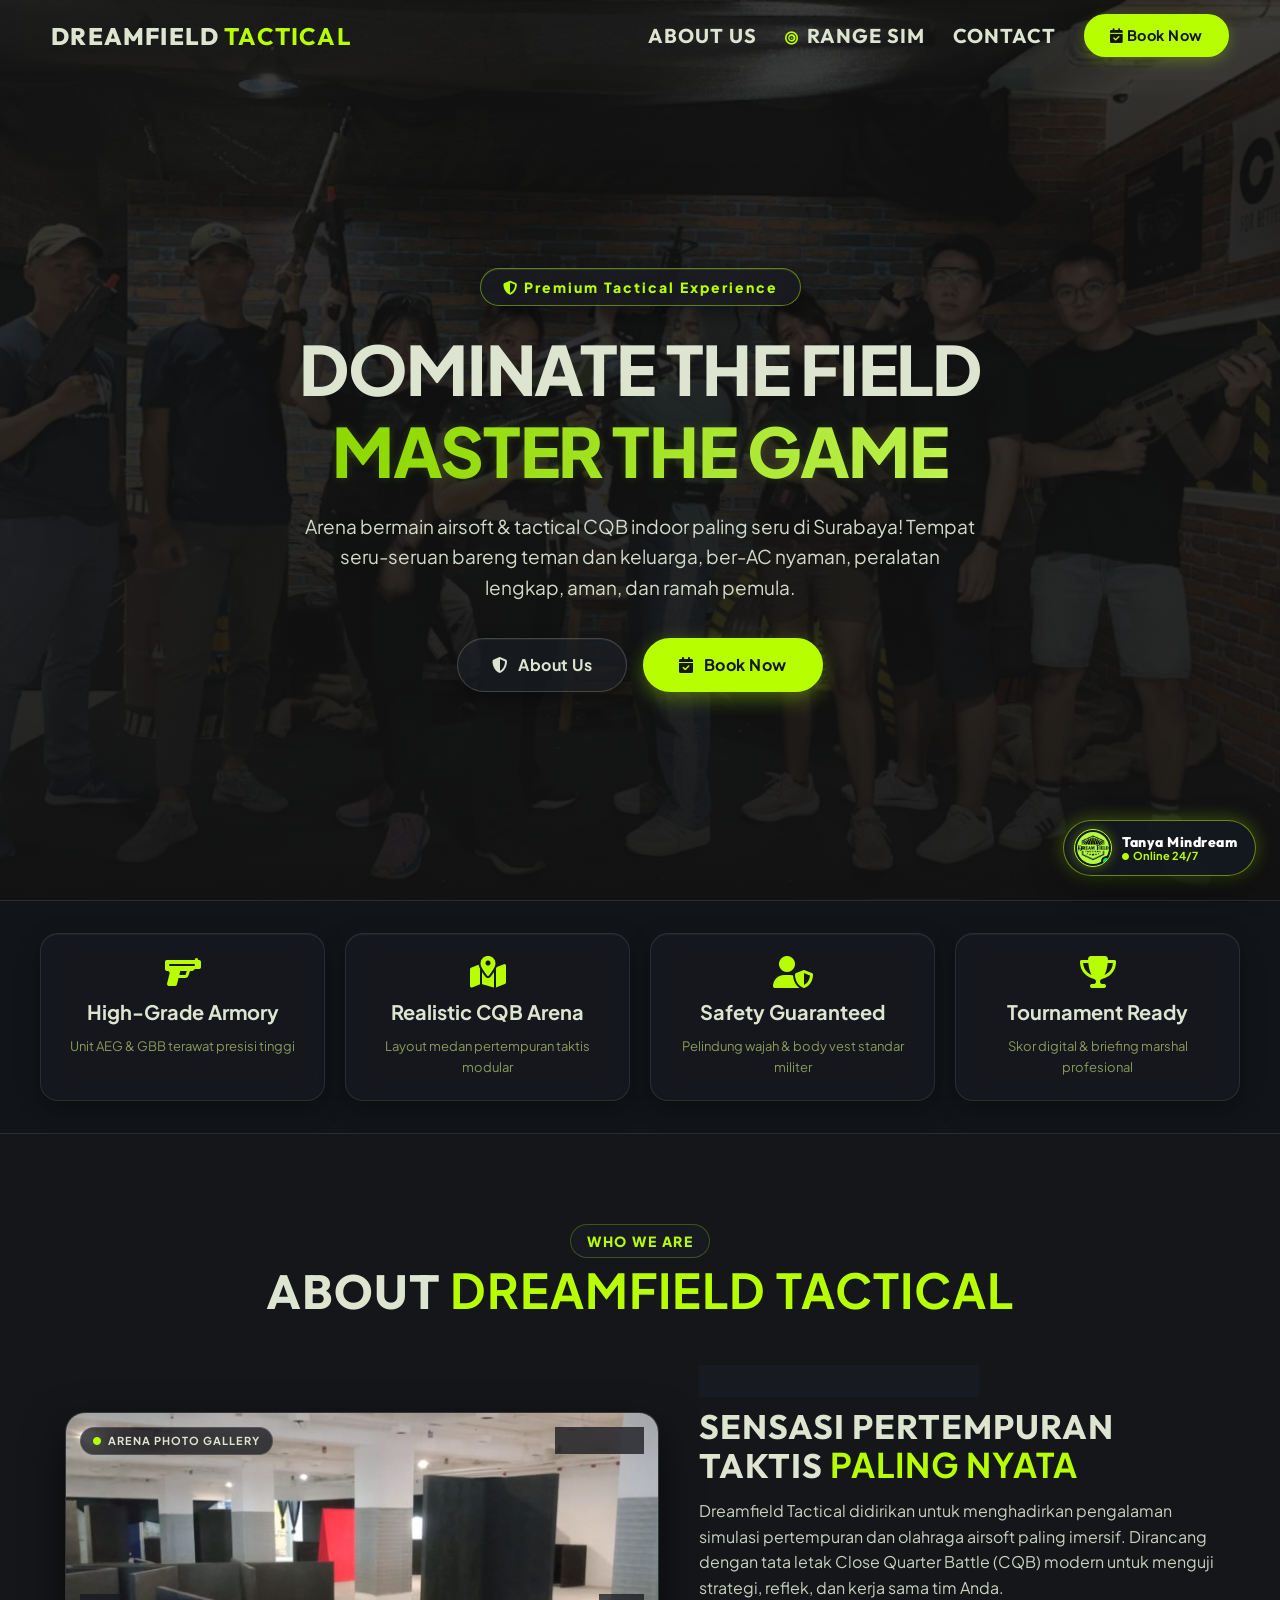
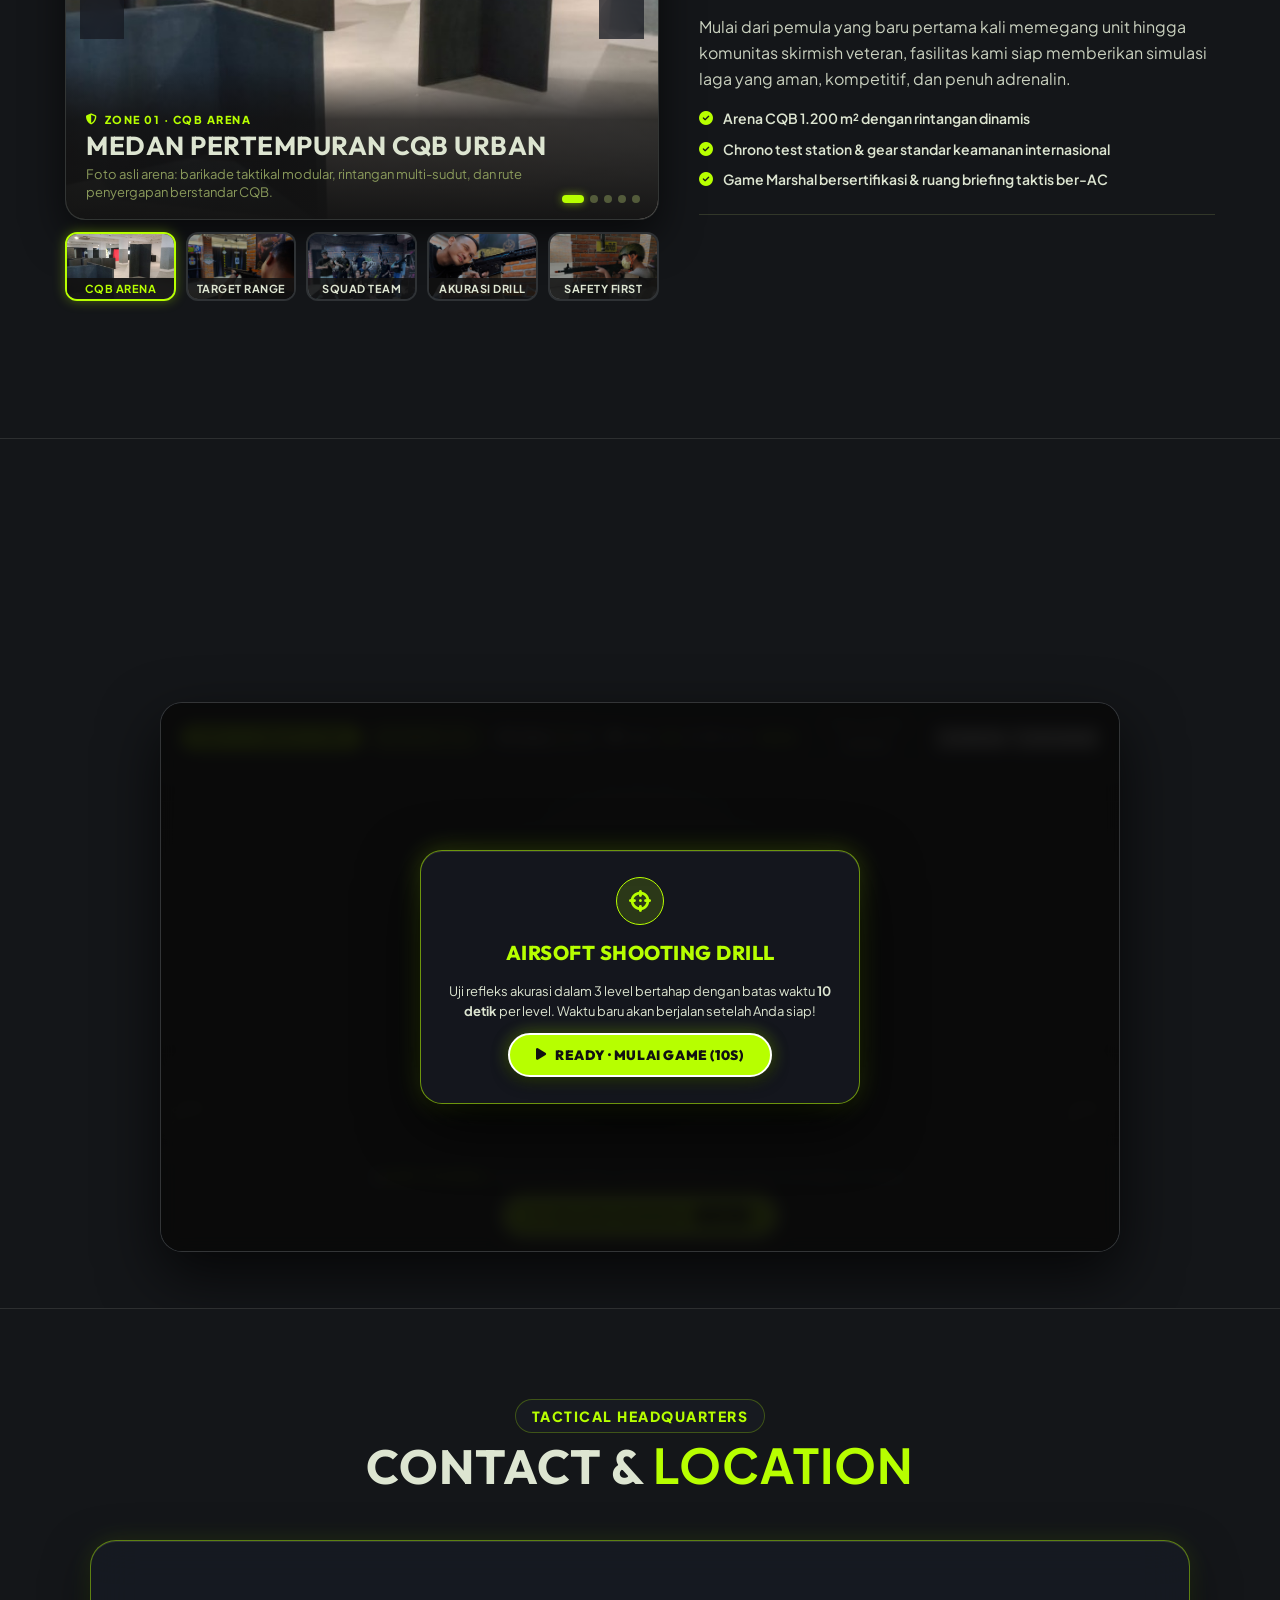
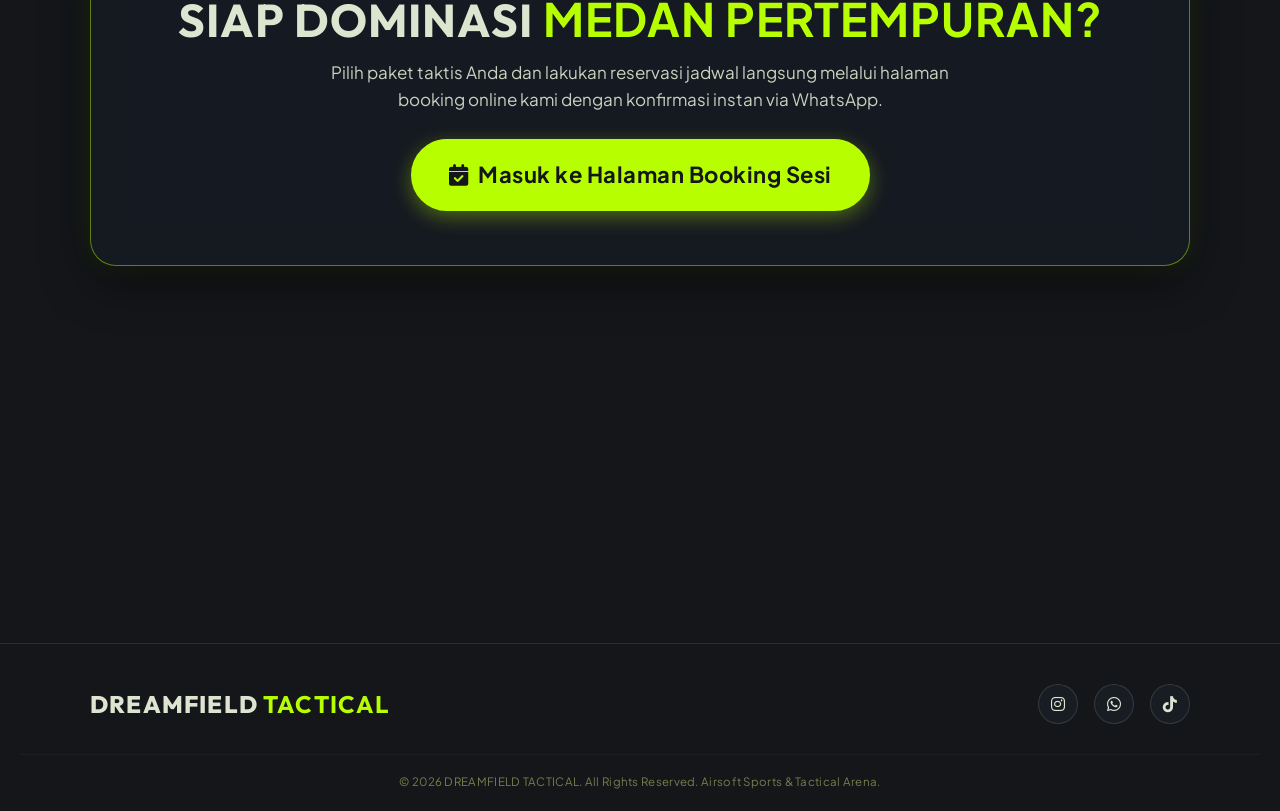
==== commit dbe60010: "fix(audio): overhaul mobile & desktop game sound engine with keep-alive DAC and iOS playback routing" ====
--- a/index.html
+++ b/index.html
@@ -5761,17 +5761,28 @@
     (function() {
         'use strict';
 
+        // --- Web Audio Synthesizer Engine (Mobile Safari & Desktop Hardened) ---
         let audioCtx = null;
+        let masterGain = null;
+        let keepAliveNode = null;
         let isSoundEnabled = true;
         let isZoomBlocked = false;
         let isGameActive = false; // TIDAK mulai timer sebelum tombol READY ditekan!
 
         function getAudioContext() {
             try {
+                if ('audioSession' in navigator) {
+                    try {
+                        navigator.audioSession.type = 'playback';
+                    } catch(e) {}
+                }
                 if (!audioCtx) {
                     const AudioContextClass = window.AudioContext || window.webkitAudioContext;
                     if (AudioContextClass) {
                         audioCtx = new AudioContextClass();
+                        masterGain = audioCtx.createGain();
+                        masterGain.gain.value = isSoundEnabled ? 1.0 : 0.0;
+                        masterGain.connect(audioCtx.destination);
                     }
                 }
                 if (audioCtx && audioCtx.state === 'suspended') {
@@ -5783,22 +5794,29 @@
             return audioCtx;
         }
 
+        function ensureKeepAlive(ctx) {
+            if (!ctx || keepAliveNode) return;
+            try {
+                const osc = ctx.createOscillator();
+                const silentGain = ctx.createGain();
+                silentGain.gain.value = 0.00001; // Completely silent, keeps mobile audio DAC awake
+                osc.connect(silentGain);
+                silentGain.connect(ctx.destination);
+                osc.start();
+                keepAliveNode = osc;
+            } catch(e) {}
+        }
+
         function unlockAudioEngine() {
             const ctx = getAudioContext();
             if (!ctx) return;
             if (ctx.state === 'suspended') {
-                ctx.resume().then(() => {
-                    ['pointerdown', 'touchstart', 'touchend', 'click'].forEach(evt => {
-                        document.removeEventListener(evt, unlockAudioEngine);
-                    });
-                }).catch(() => {});
-            } else if (ctx.state === 'running') {
-                ['pointerdown', 'touchstart', 'touchend', 'click'].forEach(evt => {
-                    document.removeEventListener(evt, unlockAudioEngine);
-                });
-            }
+                ctx.resume().catch(() => {});
+            }
+            ensureKeepAlive(ctx);
+            // Play a 1-sample silent pulse to unlock iOS Safari hardware speaker pipeline
             try {
-                const buffer = ctx.createBuffer(1, 1, 22050);
+                const buffer = ctx.createBuffer(1, 1, ctx.sampleRate || 44100);
                 const source = ctx.createBufferSource();
                 source.buffer = buffer;
                 source.connect(ctx.destination);
@@ -5814,32 +5832,45 @@
             if (!ctx) return;
             try {
                 if (ctx.state === 'suspended') ctx.resume().catch(() => {});
-                const t = Math.max(ctx.currentTime || 0, 0.001) + 0.005;
+                ensureKeepAlive(ctx);
+                const dest = masterGain || ctx.destination;
+                const t = ctx.currentTime + 0.002;
+
+                // Pneumatic Piston Compression Pop
                 const osc = ctx.createOscillator();
                 const gain = ctx.createGain();
                 osc.type = 'triangle';
-                osc.frequency.setValueAtTime(420, t);
-                osc.frequency.exponentialRampToValueAtTime(60, t + 0.05);
-                gain.gain.setValueAtTime(0.7, t);
+                osc.frequency.setValueAtTime(360, t);
+                osc.frequency.exponentialRampToValueAtTime(50, t + 0.05);
+                gain.gain.setValueAtTime(0.75, t);
                 gain.gain.exponentialRampToValueAtTime(0.001, t + 0.06);
                 osc.connect(gain);
-                gain.connect(ctx.destination);
+                gain.connect(dest);
                 osc.start(t);
                 osc.stop(t + 0.065);
 
+                // Sharp BB Muzzle Snap (Shaped 1400Hz Bandpass Noise)
                 const bufferSize = Math.floor(ctx.sampleRate * 0.04);
                 const buffer = ctx.createBuffer(1, bufferSize, ctx.sampleRate);
                 const data = buffer.getChannelData(0);
                 for (let i = 0; i < bufferSize; i++) {
-                    data[i] = (Math.random() * 2 - 1) * Math.exp(-i / (bufferSize * 0.3));
+                    data[i] = (Math.random() * 2 - 1) * Math.exp(-i / (ctx.sampleRate * 0.008));
                 }
                 const noise = ctx.createBufferSource();
                 noise.buffer = buffer;
+
+                const filter = ctx.createBiquadFilter();
+                filter.type = 'bandpass';
+                filter.frequency.setValueAtTime(1400, t);
+                filter.Q.setValueAtTime(2.5, t);
+
                 const nGain = ctx.createGain();
-                nGain.gain.setValueAtTime(0.5, t);
+                nGain.gain.setValueAtTime(0.7, t);
                 nGain.gain.exponentialRampToValueAtTime(0.001, t + 0.04);
-                noise.connect(nGain);
-                nGain.connect(ctx.destination);
+
+                noise.connect(filter);
+                filter.connect(nGain);
+                nGain.connect(dest);
                 noise.start(t);
                 noise.stop(t + 0.045);
             } catch(e) {
@@ -5847,74 +5878,80 @@
             }
         }
 
-        // 2. Steel Target Clang
+        // 2. Steel Target Clang (Resonant IPSC Plate Ring)
         function playSteelHitSound() {
             if (!isSoundEnabled) return;
             const ctx = getAudioContext();
             if (!ctx) return;
             try {
                 if (ctx.state === 'suspended') ctx.resume().catch(() => {});
-                const t = Math.max(ctx.currentTime || 0, 0.001) + 0.005;
+                ensureKeepAlive(ctx);
+                const dest = masterGain || ctx.destination;
+                const t = ctx.currentTime + 0.002;
                 [1850, 3250].forEach(freq => {
                     const osc = ctx.createOscillator();
                     const gain = ctx.createGain();
                     osc.type = 'sine';
                     osc.frequency.setValueAtTime(freq, t);
-                    gain.gain.setValueAtTime(0.5, t);
-                    gain.gain.exponentialRampToValueAtTime(0.001, t + 0.35);
+                    gain.gain.setValueAtTime(0.6, t);
+                    gain.gain.exponentialRampToValueAtTime(0.001, t + 0.38);
                     osc.connect(gain);
-                    gain.connect(ctx.destination);
+                    gain.connect(dest);
                     osc.start(t);
-                    osc.stop(t + 0.36);
+                    osc.stop(t + 0.4);
                 });
             } catch(e) {
                 console.warn('Steel hit sound error:', e);
             }
         }
 
-        // 3. Paper Bullseye Hit
+        // 3. Paper Bullseye Hit (Punch Sound)
         function playPaperHitSound() {
             if (!isSoundEnabled) return;
             const ctx = getAudioContext();
             if (!ctx) return;
             try {
                 if (ctx.state === 'suspended') ctx.resume().catch(() => {});
-                const t = Math.max(ctx.currentTime || 0, 0.001) + 0.005;
+                ensureKeepAlive(ctx);
+                const dest = masterGain || ctx.destination;
+                const t = ctx.currentTime + 0.002;
                 const osc = ctx.createOscillator();
                 const gain = ctx.createGain();
                 osc.type = 'sine';
-                osc.frequency.setValueAtTime(500, t);
-                osc.frequency.exponentialRampToValueAtTime(120, t + 0.04);
-                gain.gain.setValueAtTime(0.4, t);
-                gain.gain.exponentialRampToValueAtTime(0.001, t + 0.04);
+                osc.frequency.setValueAtTime(520, t);
+                osc.frequency.exponentialRampToValueAtTime(110, t + 0.045);
+                gain.gain.setValueAtTime(0.55, t);
+                gain.gain.exponentialRampToValueAtTime(0.001, t + 0.05);
                 osc.connect(gain);
-                gain.connect(ctx.destination);
+                gain.connect(dest);
                 osc.start(t);
-                osc.stop(t + 0.045);
+                osc.stop(t + 0.055);
             } catch(e) {
                 console.warn('Paper hit sound error:', e);
             }
         }
 
-        // 4. Dry Fire Click
+        // 4. Dry Fire Click (Empty Chamber)
         function playDryClickSound() {
             if (!isSoundEnabled) return;
             const ctx = getAudioContext();
             if (!ctx) return;
             try {
                 if (ctx.state === 'suspended') ctx.resume().catch(() => {});
-                const t = Math.max(ctx.currentTime || 0, 0.001) + 0.005;
+                ensureKeepAlive(ctx);
+                const dest = masterGain || ctx.destination;
+                const t = ctx.currentTime + 0.002;
                 const osc = ctx.createOscillator();
                 const gain = ctx.createGain();
                 osc.type = 'sine';
                 osc.frequency.setValueAtTime(1200, t);
-                osc.frequency.exponentialRampToValueAtTime(600, t + 0.02);
-                gain.gain.setValueAtTime(0.3, t);
-                gain.gain.exponentialRampToValueAtTime(0.001, t + 0.02);
+                osc.frequency.exponentialRampToValueAtTime(600, t + 0.025);
+                gain.gain.setValueAtTime(0.4, t);
+                gain.gain.exponentialRampToValueAtTime(0.001, t + 0.025);
                 osc.connect(gain);
-                gain.connect(ctx.destination);
+                gain.connect(dest);
                 osc.start(t);
-                osc.stop(t + 0.025);
+                osc.stop(t + 0.03);
             } catch(e) {
                 console.warn('Dry click sound error:', e);
             }
@@ -5927,15 +5964,17 @@
             if (!ctx) return;
             try {
                 if (ctx.state === 'suspended') ctx.resume().catch(() => {});
-                const t = Math.max(ctx.currentTime || 0, 0.001) + 0.005;
+                ensureKeepAlive(ctx);
+                const dest = masterGain || ctx.destination;
+                const t = ctx.currentTime + 0.002;
                 const osc = ctx.createOscillator();
                 const gain = ctx.createGain();
                 osc.type = 'sawtooth';
                 osc.frequency.setValueAtTime(140, t);
-                gain.gain.setValueAtTime(0.6, t);
+                gain.gain.setValueAtTime(0.65, t);
                 gain.gain.exponentialRampToValueAtTime(0.001, t + 0.28);
                 osc.connect(gain);
-                gain.connect(ctx.destination);
+                gain.connect(dest);
                 osc.start(t);
                 osc.stop(t + 0.3);
             } catch(e) {
@@ -5950,16 +5989,18 @@
             if (!ctx) return;
             try {
                 if (ctx.state === 'suspended') ctx.resume().catch(() => {});
-                const t = Math.max(ctx.currentTime || 0, 0.001) + 0.005;
+                ensureKeepAlive(ctx);
+                const dest = masterGain || ctx.destination;
+                const t = ctx.currentTime + 0.002;
                 const osc = ctx.createOscillator();
                 const gain = ctx.createGain();
                 osc.type = 'triangle';
                 osc.frequency.setValueAtTime(280, t);
-                osc.frequency.exponentialRampToValueAtTime(65, t + 0.06);
-                gain.gain.setValueAtTime(0.4, t);
+                osc.frequency.exponentialRampToValueAtTime(60, t + 0.06);
+                gain.gain.setValueAtTime(0.45, t);
                 gain.gain.exponentialRampToValueAtTime(0.001, t + 0.07);
                 osc.connect(gain);
-                gain.connect(ctx.destination);
+                gain.connect(dest);
                 osc.start(t);
                 osc.stop(t + 0.075);
 
@@ -5972,10 +6013,10 @@
                 const noise = ctx.createBufferSource();
                 noise.buffer = buffer;
                 const nGain = ctx.createGain();
-                nGain.gain.setValueAtTime(0.25, t);
+                nGain.gain.setValueAtTime(0.3, t);
                 nGain.gain.exponentialRampToValueAtTime(0.001, t + 0.03);
                 noise.connect(nGain);
-                nGain.connect(ctx.destination);
+                nGain.connect(dest);
                 noise.start(t);
                 noise.stop(t + 0.035);
             } catch(e) {
@@ -5983,35 +6024,37 @@
             }
         }
 
-        // 7. Reload Mag Slap
+        // 7. Tactical Reload Mag Slap (Dual Click-Clack)
         function playReloadSound() {
             if (!isSoundEnabled) return;
             const ctx = getAudioContext();
             if (!ctx) return;
             try {
                 if (ctx.state === 'suspended') ctx.resume().catch(() => {});
-                const t = Math.max(ctx.currentTime || 0, 0.001) + 0.005;
+                ensureKeepAlive(ctx);
+                const dest = masterGain || ctx.destination;
+                const t = ctx.currentTime + 0.002;
                 const o1 = ctx.createOscillator();
                 const g1 = ctx.createGain();
                 o1.type = 'triangle';
                 o1.frequency.setValueAtTime(450, t);
-                g1.gain.setValueAtTime(0.3, t);
+                g1.gain.setValueAtTime(0.4, t);
                 g1.gain.exponentialRampToValueAtTime(0.001, t + 0.03);
                 o1.connect(g1);
-                g1.connect(ctx.destination);
+                g1.connect(dest);
                 o1.start(t);
                 o1.stop(t + 0.035);
 
                 const o2 = ctx.createOscillator();
                 const g2 = ctx.createGain();
                 o2.type = 'sine';
-                o2.frequency.setValueAtTime(850, t + 0.12);
-                g2.gain.setValueAtTime(0.5, t + 0.12);
-                g2.gain.exponentialRampToValueAtTime(0.001, t + 0.18);
+                o2.frequency.setValueAtTime(850, t + 0.1);
+                g2.gain.setValueAtTime(0.6, t + 0.1);
+                g2.gain.exponentialRampToValueAtTime(0.001, t + 0.17);
                 o2.connect(g2);
-                g2.connect(ctx.destination);
-                o2.start(t + 0.12);
-                o2.stop(t + 0.19);
+                g2.connect(dest);
+                o2.start(t + 0.1);
+                o2.stop(t + 0.18);
             } catch(e) {
                 console.warn('Reload sound error:', e);
             }
@@ -6024,18 +6067,20 @@
             if (!ctx) return;
             try {
                 if (ctx.state === 'suspended') ctx.resume().catch(() => {});
-                const t = Math.max(ctx.currentTime || 0, 0.001) + 0.005;
+                ensureKeepAlive(ctx);
+                const dest = masterGain || ctx.destination;
+                const t = ctx.currentTime + 0.002;
                 [523.25, 659.25, 783.99, 1046.50].forEach((freq, i) => {
                     const osc = ctx.createOscillator();
                     const gain = ctx.createGain();
                     osc.type = 'sine';
-                    osc.frequency.setValueAtTime(freq, t + (i * 0.1));
-                    gain.gain.setValueAtTime(0.4, t + (i * 0.1));
-                    gain.gain.exponentialRampToValueAtTime(0.001, t + (i * 0.1) + 0.25);
+                    osc.frequency.setValueAtTime(freq, t + (i * 0.09));
+                    gain.gain.setValueAtTime(0.45, t + (i * 0.09));
+                    gain.gain.exponentialRampToValueAtTime(0.001, t + (i * 0.09) + 0.25);
                     osc.connect(gain);
-                    gain.connect(ctx.destination);
-                    osc.start(t + (i * 0.1));
-                    osc.stop(t + (i * 0.1) + 0.28);
+                    gain.connect(dest);
+                    osc.start(t + (i * 0.09));
+                    osc.stop(t + (i * 0.09) + 0.28);
                 });
             } catch(e) {
                 console.warn('Victory sound error:', e);
@@ -6123,6 +6168,7 @@
 
         function consumeAmmo() {
             if (!isGameActive) return false;
+            unlockAudioEngine();
             if (isZoomBlocked) {
                 spawnFloatingHit('ZOOM TERDETEKSI! KEMBALIKAN KE 100%', null, null, 'warn');
                 return false;
@@ -6773,6 +6819,11 @@
 
         window.toggleSimSound = function() {
             isSoundEnabled = !isSoundEnabled;
+            if (masterGain && audioCtx) {
+                try {
+                    masterGain.gain.setValueAtTime(isSoundEnabled ? 1.0 : 0.0, audioCtx.currentTime);
+                } catch(e) {}
+            }
             const icon = document.getElementById('soundIcon');
             const text = document.getElementById('soundText');
             if (icon && text) {
@@ -6838,8 +6889,8 @@
         if (readyOverlay) readyOverlay.classList.add('active');
 
         // Multi-event audio unlocker (Chrome, Safari, iOS WebKit)
-        ['pointerdown', 'touchstart', 'touchend', 'click'].forEach(evt => {
-            document.addEventListener(evt, unlockAudioEngine, { passive: true });
+        ['touchstart', 'touchend', 'click'].forEach(evt => {
+            document.addEventListener(evt, unlockAudioEngine, { passive: true, capture: true });
         });
 
     })();
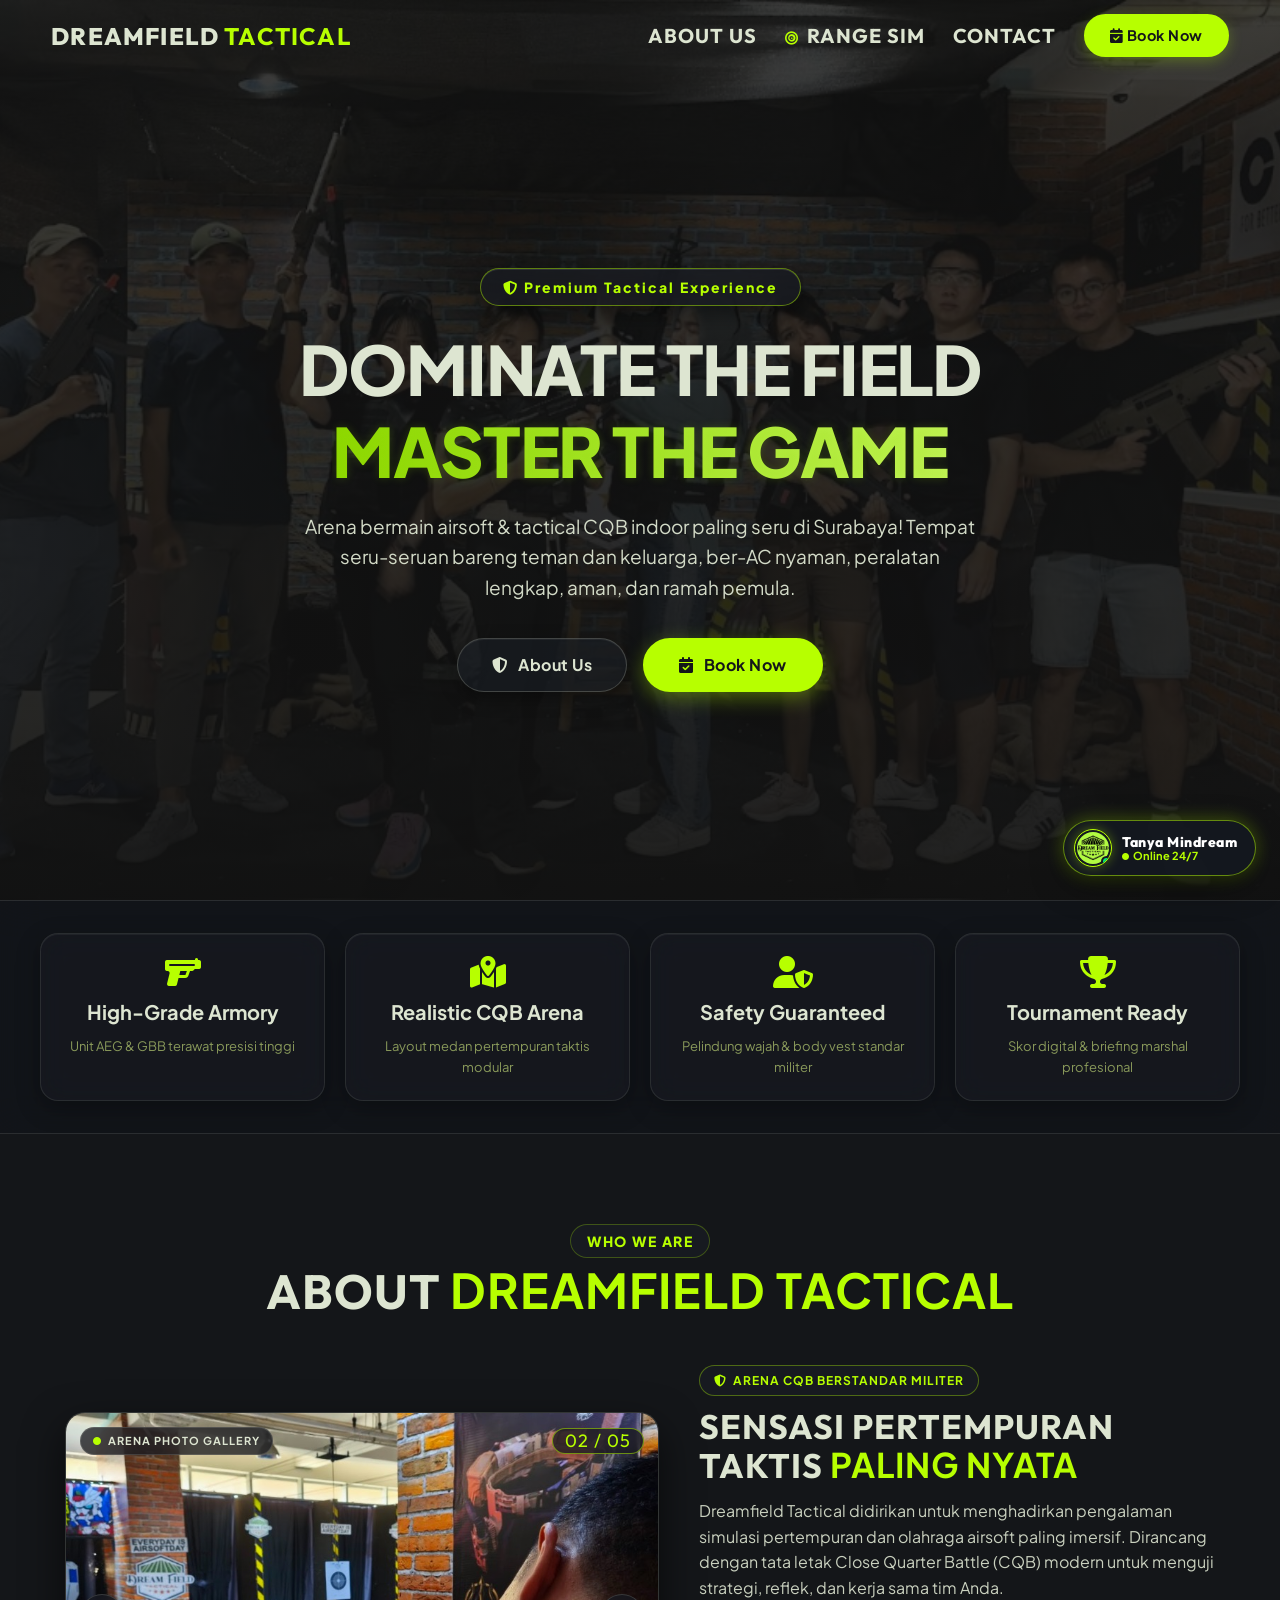
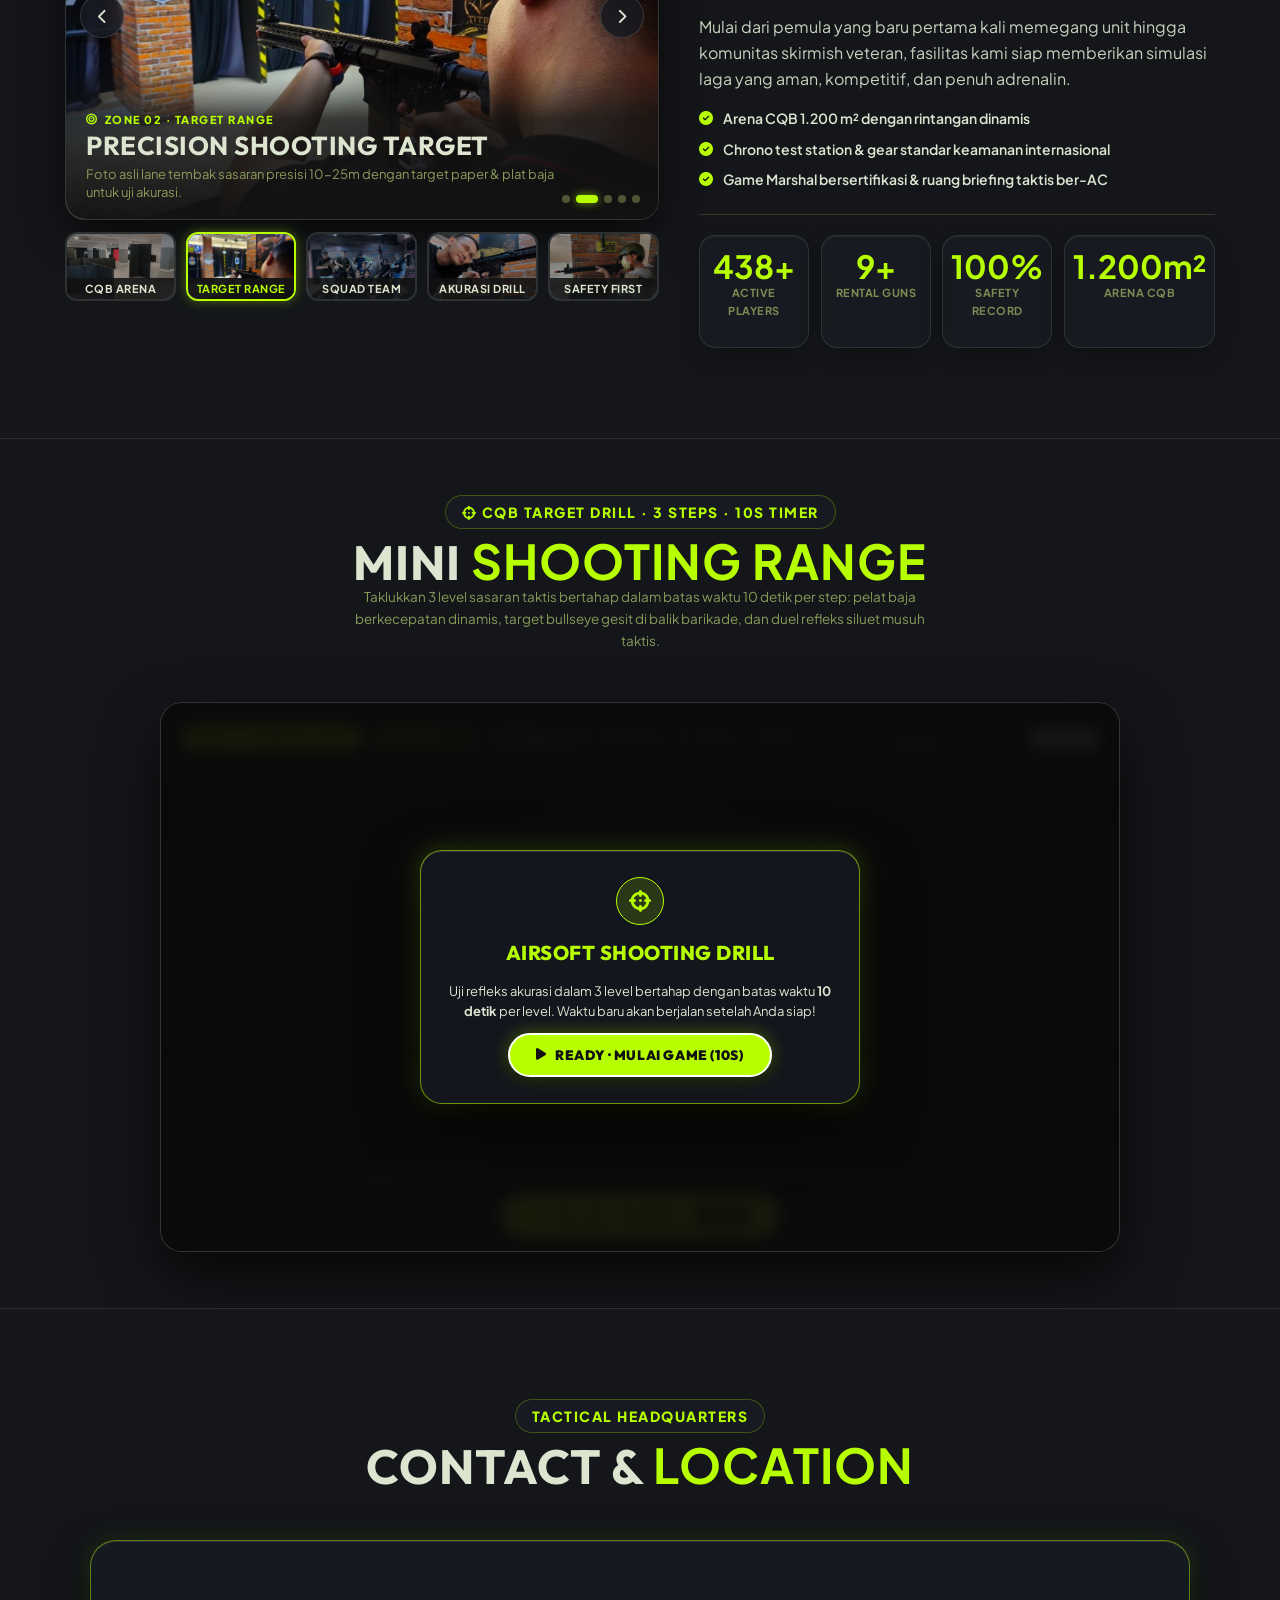
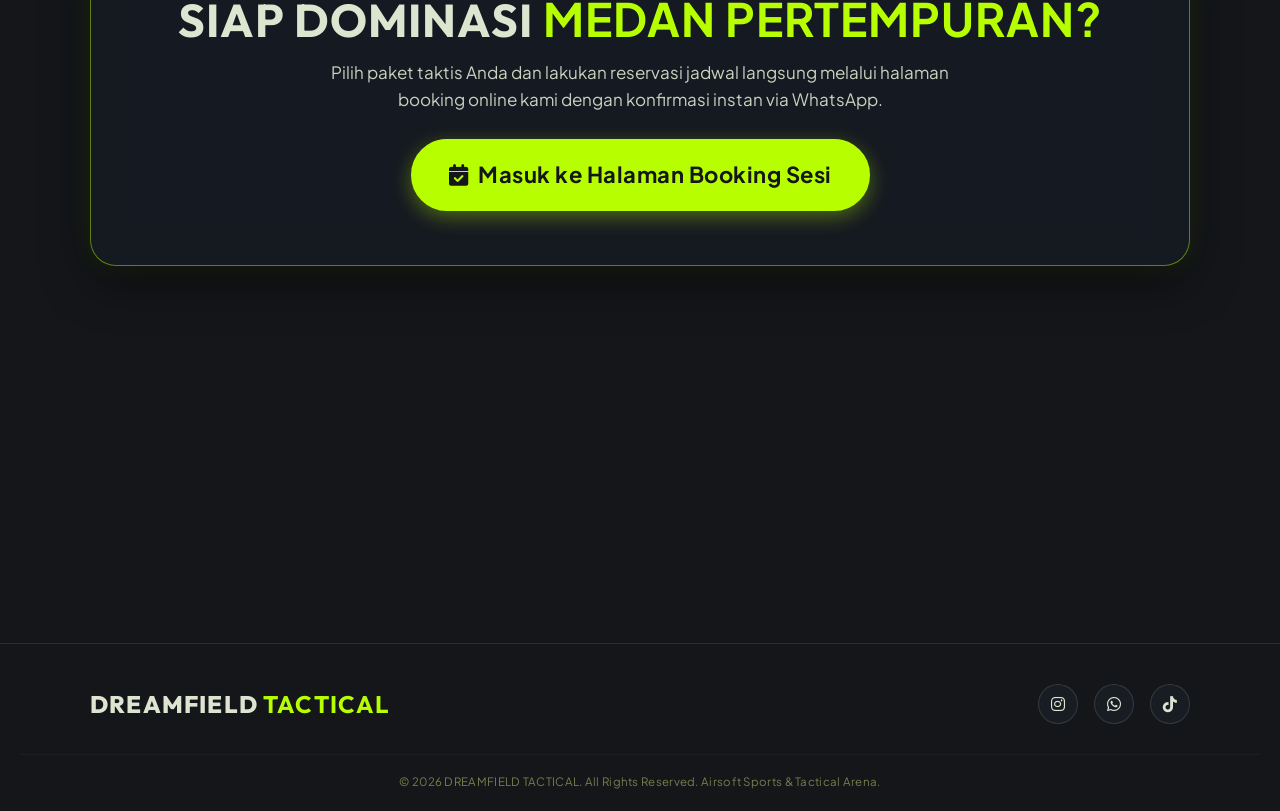
==== commit 90a971d4: "feat(game): remove audio sound effects and audio toggle button per user request" ====
--- a/index.html
+++ b/index.html
@@ -5172,9 +5172,6 @@
                     <button type="button" class="hud-action-btn" id="btnRestartDrill" onclick="restartToStep1()" title="Ulangi dari Step 1">
                         <i class="fa-solid fa-backward-step"></i> RESTART
                     </button>
-                    <button type="button" class="hud-action-btn" id="btnSoundToggle" onclick="toggleSimSound()" title="Toggle Suara Firing FX">
-                        <i class="fa-solid fa-volume-high" id="soundIcon"></i> <span id="soundText">AUDIO ON</span>
-                    </button>
                 </div>
             </div>
 
@@ -5761,331 +5758,19 @@
     (function() {
         'use strict';
 
-        // --- Web Audio Synthesizer Engine (Mobile Safari & Desktop Hardened) ---
-        let audioCtx = null;
-        let masterGain = null;
-        let keepAliveNode = null;
-        let isSoundEnabled = true;
         let isZoomBlocked = false;
         let isGameActive = false; // TIDAK mulai timer sebelum tombol READY ditekan!
 
-        function getAudioContext() {
-            try {
-                if ('audioSession' in navigator) {
-                    try {
-                        navigator.audioSession.type = 'playback';
-                    } catch(e) {}
-                }
-                if (!audioCtx) {
-                    const AudioContextClass = window.AudioContext || window.webkitAudioContext;
-                    if (AudioContextClass) {
-                        audioCtx = new AudioContextClass();
-                        masterGain = audioCtx.createGain();
-                        masterGain.gain.value = isSoundEnabled ? 1.0 : 0.0;
-                        masterGain.connect(audioCtx.destination);
-                    }
-                }
-                if (audioCtx && audioCtx.state === 'suspended') {
-                    audioCtx.resume().catch(() => {});
-                }
-            } catch(e) {
-                console.warn('AudioContext init error:', e);
-            }
-            return audioCtx;
-        }
-
-        function ensureKeepAlive(ctx) {
-            if (!ctx || keepAliveNode) return;
-            try {
-                const osc = ctx.createOscillator();
-                const silentGain = ctx.createGain();
-                silentGain.gain.value = 0.00001; // Completely silent, keeps mobile audio DAC awake
-                osc.connect(silentGain);
-                silentGain.connect(ctx.destination);
-                osc.start();
-                keepAliveNode = osc;
-            } catch(e) {}
-        }
-
-        function unlockAudioEngine() {
-            const ctx = getAudioContext();
-            if (!ctx) return;
-            if (ctx.state === 'suspended') {
-                ctx.resume().catch(() => {});
-            }
-            ensureKeepAlive(ctx);
-            // Play a 1-sample silent pulse to unlock iOS Safari hardware speaker pipeline
-            try {
-                const buffer = ctx.createBuffer(1, 1, ctx.sampleRate || 44100);
-                const source = ctx.createBufferSource();
-                source.buffer = buffer;
-                source.connect(ctx.destination);
-                source.start(0);
-            } catch(e) {}
-        }
-
-        // --- WEB AUDIO FX GENERATORS ---
-        // 1. Airsoft Shot (Pneumatic Piston Crack + Mechanical Pop)
-        function playAirsoftShotSound() {
-            if (!isSoundEnabled) return;
-            const ctx = getAudioContext();
-            if (!ctx) return;
-            try {
-                if (ctx.state === 'suspended') ctx.resume().catch(() => {});
-                ensureKeepAlive(ctx);
-                const dest = masterGain || ctx.destination;
-                const t = ctx.currentTime + 0.002;
-
-                // Pneumatic Piston Compression Pop
-                const osc = ctx.createOscillator();
-                const gain = ctx.createGain();
-                osc.type = 'triangle';
-                osc.frequency.setValueAtTime(360, t);
-                osc.frequency.exponentialRampToValueAtTime(50, t + 0.05);
-                gain.gain.setValueAtTime(0.75, t);
-                gain.gain.exponentialRampToValueAtTime(0.001, t + 0.06);
-                osc.connect(gain);
-                gain.connect(dest);
-                osc.start(t);
-                osc.stop(t + 0.065);
-
-                // Sharp BB Muzzle Snap (Shaped 1400Hz Bandpass Noise)
-                const bufferSize = Math.floor(ctx.sampleRate * 0.04);
-                const buffer = ctx.createBuffer(1, bufferSize, ctx.sampleRate);
-                const data = buffer.getChannelData(0);
-                for (let i = 0; i < bufferSize; i++) {
-                    data[i] = (Math.random() * 2 - 1) * Math.exp(-i / (ctx.sampleRate * 0.008));
-                }
-                const noise = ctx.createBufferSource();
-                noise.buffer = buffer;
-
-                const filter = ctx.createBiquadFilter();
-                filter.type = 'bandpass';
-                filter.frequency.setValueAtTime(1400, t);
-                filter.Q.setValueAtTime(2.5, t);
-
-                const nGain = ctx.createGain();
-                nGain.gain.setValueAtTime(0.7, t);
-                nGain.gain.exponentialRampToValueAtTime(0.001, t + 0.04);
-
-                noise.connect(filter);
-                filter.connect(nGain);
-                nGain.connect(dest);
-                noise.start(t);
-                noise.stop(t + 0.045);
-            } catch(e) {
-                console.warn('Airsoft shot sound error:', e);
-            }
-        }
-
-        // 2. Steel Target Clang (Resonant IPSC Plate Ring)
-        function playSteelHitSound() {
-            if (!isSoundEnabled) return;
-            const ctx = getAudioContext();
-            if (!ctx) return;
-            try {
-                if (ctx.state === 'suspended') ctx.resume().catch(() => {});
-                ensureKeepAlive(ctx);
-                const dest = masterGain || ctx.destination;
-                const t = ctx.currentTime + 0.002;
-                [1850, 3250].forEach(freq => {
-                    const osc = ctx.createOscillator();
-                    const gain = ctx.createGain();
-                    osc.type = 'sine';
-                    osc.frequency.setValueAtTime(freq, t);
-                    gain.gain.setValueAtTime(0.6, t);
-                    gain.gain.exponentialRampToValueAtTime(0.001, t + 0.38);
-                    osc.connect(gain);
-                    gain.connect(dest);
-                    osc.start(t);
-                    osc.stop(t + 0.4);
-                });
-            } catch(e) {
-                console.warn('Steel hit sound error:', e);
-            }
-        }
-
-        // 3. Paper Bullseye Hit (Punch Sound)
-        function playPaperHitSound() {
-            if (!isSoundEnabled) return;
-            const ctx = getAudioContext();
-            if (!ctx) return;
-            try {
-                if (ctx.state === 'suspended') ctx.resume().catch(() => {});
-                ensureKeepAlive(ctx);
-                const dest = masterGain || ctx.destination;
-                const t = ctx.currentTime + 0.002;
-                const osc = ctx.createOscillator();
-                const gain = ctx.createGain();
-                osc.type = 'sine';
-                osc.frequency.setValueAtTime(520, t);
-                osc.frequency.exponentialRampToValueAtTime(110, t + 0.045);
-                gain.gain.setValueAtTime(0.55, t);
-                gain.gain.exponentialRampToValueAtTime(0.001, t + 0.05);
-                osc.connect(gain);
-                gain.connect(dest);
-                osc.start(t);
-                osc.stop(t + 0.055);
-            } catch(e) {
-                console.warn('Paper hit sound error:', e);
-            }
-        }
-
-        // 4. Dry Fire Click (Empty Chamber)
-        function playDryClickSound() {
-            if (!isSoundEnabled) return;
-            const ctx = getAudioContext();
-            if (!ctx) return;
-            try {
-                if (ctx.state === 'suspended') ctx.resume().catch(() => {});
-                ensureKeepAlive(ctx);
-                const dest = masterGain || ctx.destination;
-                const t = ctx.currentTime + 0.002;
-                const osc = ctx.createOscillator();
-                const gain = ctx.createGain();
-                osc.type = 'sine';
-                osc.frequency.setValueAtTime(1200, t);
-                osc.frequency.exponentialRampToValueAtTime(600, t + 0.025);
-                gain.gain.setValueAtTime(0.4, t);
-                gain.gain.exponentialRampToValueAtTime(0.001, t + 0.025);
-                osc.connect(gain);
-                gain.connect(dest);
-                osc.start(t);
-                osc.stop(t + 0.03);
-            } catch(e) {
-                console.warn('Dry click sound error:', e);
-            }
-        }
-
-        // 5. Hostage Penalty / Timeout Buzzer Sound
-        function playBuzzerPenaltySound() {
-            if (!isSoundEnabled) return;
-            const ctx = getAudioContext();
-            if (!ctx) return;
-            try {
-                if (ctx.state === 'suspended') ctx.resume().catch(() => {});
-                ensureKeepAlive(ctx);
-                const dest = masterGain || ctx.destination;
-                const t = ctx.currentTime + 0.002;
-                const osc = ctx.createOscillator();
-                const gain = ctx.createGain();
-                osc.type = 'sawtooth';
-                osc.frequency.setValueAtTime(140, t);
-                gain.gain.setValueAtTime(0.65, t);
-                gain.gain.exponentialRampToValueAtTime(0.001, t + 0.28);
-                osc.connect(gain);
-                gain.connect(dest);
-                osc.start(t);
-                osc.stop(t + 0.3);
-            } catch(e) {
-                console.warn('Buzzer sound error:', e);
-            }
-        }
-
-        // 6. Wall Miss Impact Ricochet / Thud Sound
-        function playWallMissSound() {
-            if (!isSoundEnabled) return;
-            const ctx = getAudioContext();
-            if (!ctx) return;
-            try {
-                if (ctx.state === 'suspended') ctx.resume().catch(() => {});
-                ensureKeepAlive(ctx);
-                const dest = masterGain || ctx.destination;
-                const t = ctx.currentTime + 0.002;
-                const osc = ctx.createOscillator();
-                const gain = ctx.createGain();
-                osc.type = 'triangle';
-                osc.frequency.setValueAtTime(280, t);
-                osc.frequency.exponentialRampToValueAtTime(60, t + 0.06);
-                gain.gain.setValueAtTime(0.45, t);
-                gain.gain.exponentialRampToValueAtTime(0.001, t + 0.07);
-                osc.connect(gain);
-                gain.connect(dest);
-                osc.start(t);
-                osc.stop(t + 0.075);
-
-                const bufferSize = Math.floor(ctx.sampleRate * 0.03);
-                const buffer = ctx.createBuffer(1, bufferSize, ctx.sampleRate);
-                const data = buffer.getChannelData(0);
-                for (let i = 0; i < bufferSize; i++) {
-                    data[i] = (Math.random() * 2 - 1) * Math.exp(-i / (bufferSize * 0.22));
-                }
-                const noise = ctx.createBufferSource();
-                noise.buffer = buffer;
-                const nGain = ctx.createGain();
-                nGain.gain.setValueAtTime(0.3, t);
-                nGain.gain.exponentialRampToValueAtTime(0.001, t + 0.03);
-                noise.connect(nGain);
-                nGain.connect(dest);
-                noise.start(t);
-                noise.stop(t + 0.035);
-            } catch(e) {
-                console.warn('Wall miss sound error:', e);
-            }
-        }
-
-        // 7. Tactical Reload Mag Slap (Dual Click-Clack)
-        function playReloadSound() {
-            if (!isSoundEnabled) return;
-            const ctx = getAudioContext();
-            if (!ctx) return;
-            try {
-                if (ctx.state === 'suspended') ctx.resume().catch(() => {});
-                ensureKeepAlive(ctx);
-                const dest = masterGain || ctx.destination;
-                const t = ctx.currentTime + 0.002;
-                const o1 = ctx.createOscillator();
-                const g1 = ctx.createGain();
-                o1.type = 'triangle';
-                o1.frequency.setValueAtTime(450, t);
-                g1.gain.setValueAtTime(0.4, t);
-                g1.gain.exponentialRampToValueAtTime(0.001, t + 0.03);
-                o1.connect(g1);
-                g1.connect(dest);
-                o1.start(t);
-                o1.stop(t + 0.035);
-
-                const o2 = ctx.createOscillator();
-                const g2 = ctx.createGain();
-                o2.type = 'sine';
-                o2.frequency.setValueAtTime(850, t + 0.1);
-                g2.gain.setValueAtTime(0.6, t + 0.1);
-                g2.gain.exponentialRampToValueAtTime(0.001, t + 0.17);
-                o2.connect(g2);
-                g2.connect(dest);
-                o2.start(t + 0.1);
-                o2.stop(t + 0.18);
-            } catch(e) {
-                console.warn('Reload sound error:', e);
-            }
-        }
-
-        // 8. Victory Fanfare
-        function playVictorySound() {
-            if (!isSoundEnabled) return;
-            const ctx = getAudioContext();
-            if (!ctx) return;
-            try {
-                if (ctx.state === 'suspended') ctx.resume().catch(() => {});
-                ensureKeepAlive(ctx);
-                const dest = masterGain || ctx.destination;
-                const t = ctx.currentTime + 0.002;
-                [523.25, 659.25, 783.99, 1046.50].forEach((freq, i) => {
-                    const osc = ctx.createOscillator();
-                    const gain = ctx.createGain();
-                    osc.type = 'sine';
-                    osc.frequency.setValueAtTime(freq, t + (i * 0.09));
-                    gain.gain.setValueAtTime(0.45, t + (i * 0.09));
-                    gain.gain.exponentialRampToValueAtTime(0.001, t + (i * 0.09) + 0.25);
-                    osc.connect(gain);
-                    gain.connect(dest);
-                    osc.start(t + (i * 0.09));
-                    osc.stop(t + (i * 0.09) + 0.28);
-                });
-            } catch(e) {
-                console.warn('Victory sound error:', e);
-            }
-        }
+        // Suara dinonaktifkan sesuai instruksi user (murni visual impact & haptic feedback)
+        function playAirsoftShotSound() {}
+        function playSteelHitSound() {}
+        function playPaperHitSound() {}
+        function playDryClickSound() {}
+        function playBuzzerPenaltySound() {}
+        function playWallMissSound() {}
+        function playReloadSound() {}
+        function playVictorySound() {}
+        function unlockAudioEngine() {}
 
         // --- HARDCORE 3-STEP RANDOM STATE ---
         let currentStep = 1;
@@ -6817,27 +6502,7 @@
             setStage(1);
         };
 
-        window.toggleSimSound = function() {
-            isSoundEnabled = !isSoundEnabled;
-            if (masterGain && audioCtx) {
-                try {
-                    masterGain.gain.setValueAtTime(isSoundEnabled ? 1.0 : 0.0, audioCtx.currentTime);
-                } catch(e) {}
-            }
-            const icon = document.getElementById('soundIcon');
-            const text = document.getElementById('soundText');
-            if (icon && text) {
-                if (isSoundEnabled) {
-                    icon.className = 'fa-solid fa-volume-high';
-                    text.textContent = 'AUDIO ON';
-                    unlockAudioEngine();
-                    playReloadSound();
-                } else {
-                    icon.className = 'fa-solid fa-volume-xmark';
-                    text.textContent = 'MUTED';
-                }
-            }
-        };
+        window.toggleSimSound = function() {};
 
         // Anti-Zoom
         function checkZoomLevel() {
@@ -6888,10 +6553,7 @@
         const readyOverlay = document.getElementById('stageReadyOverlay');
         if (readyOverlay) readyOverlay.classList.add('active');
 
-        // Multi-event audio unlocker (Chrome, Safari, iOS WebKit)
-        ['touchstart', 'touchend', 'click'].forEach(evt => {
-            document.addEventListener(evt, unlockAudioEngine, { passive: true, capture: true });
-        });
+
 
     })();
     </script>
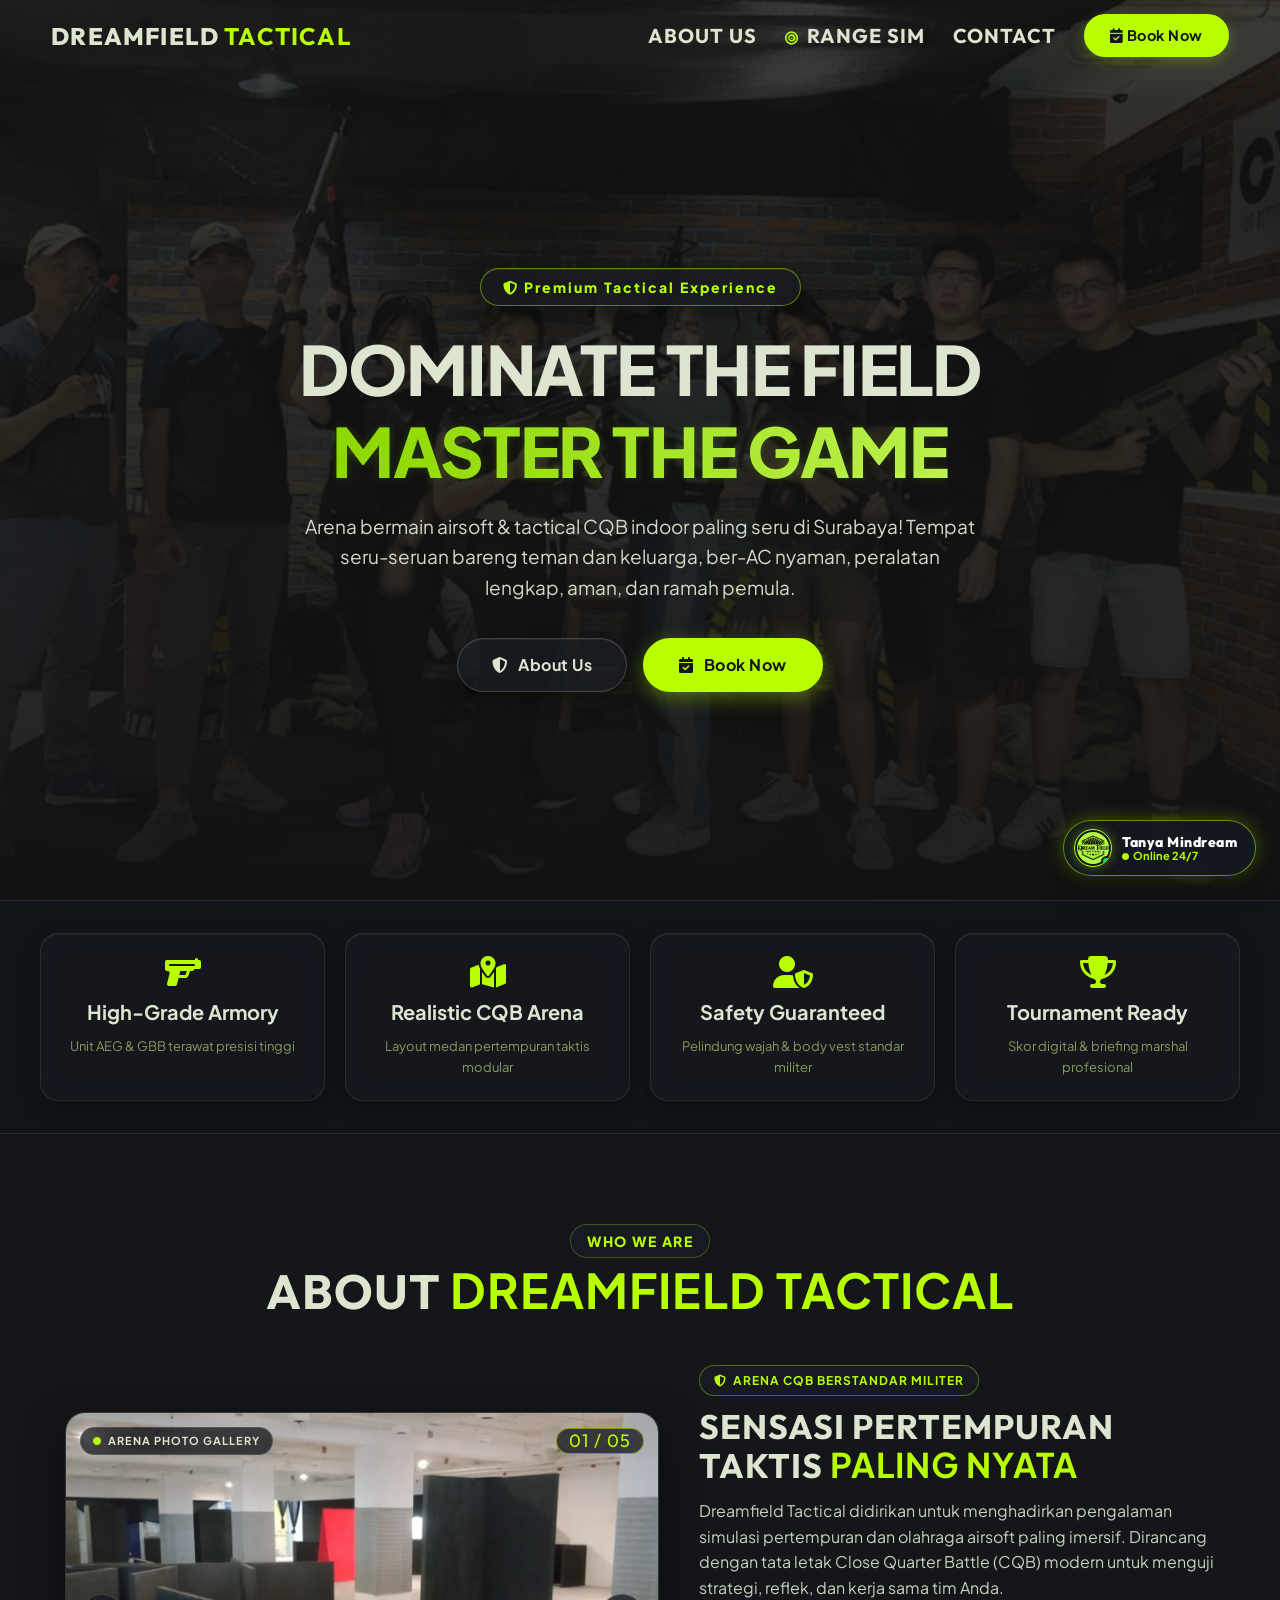
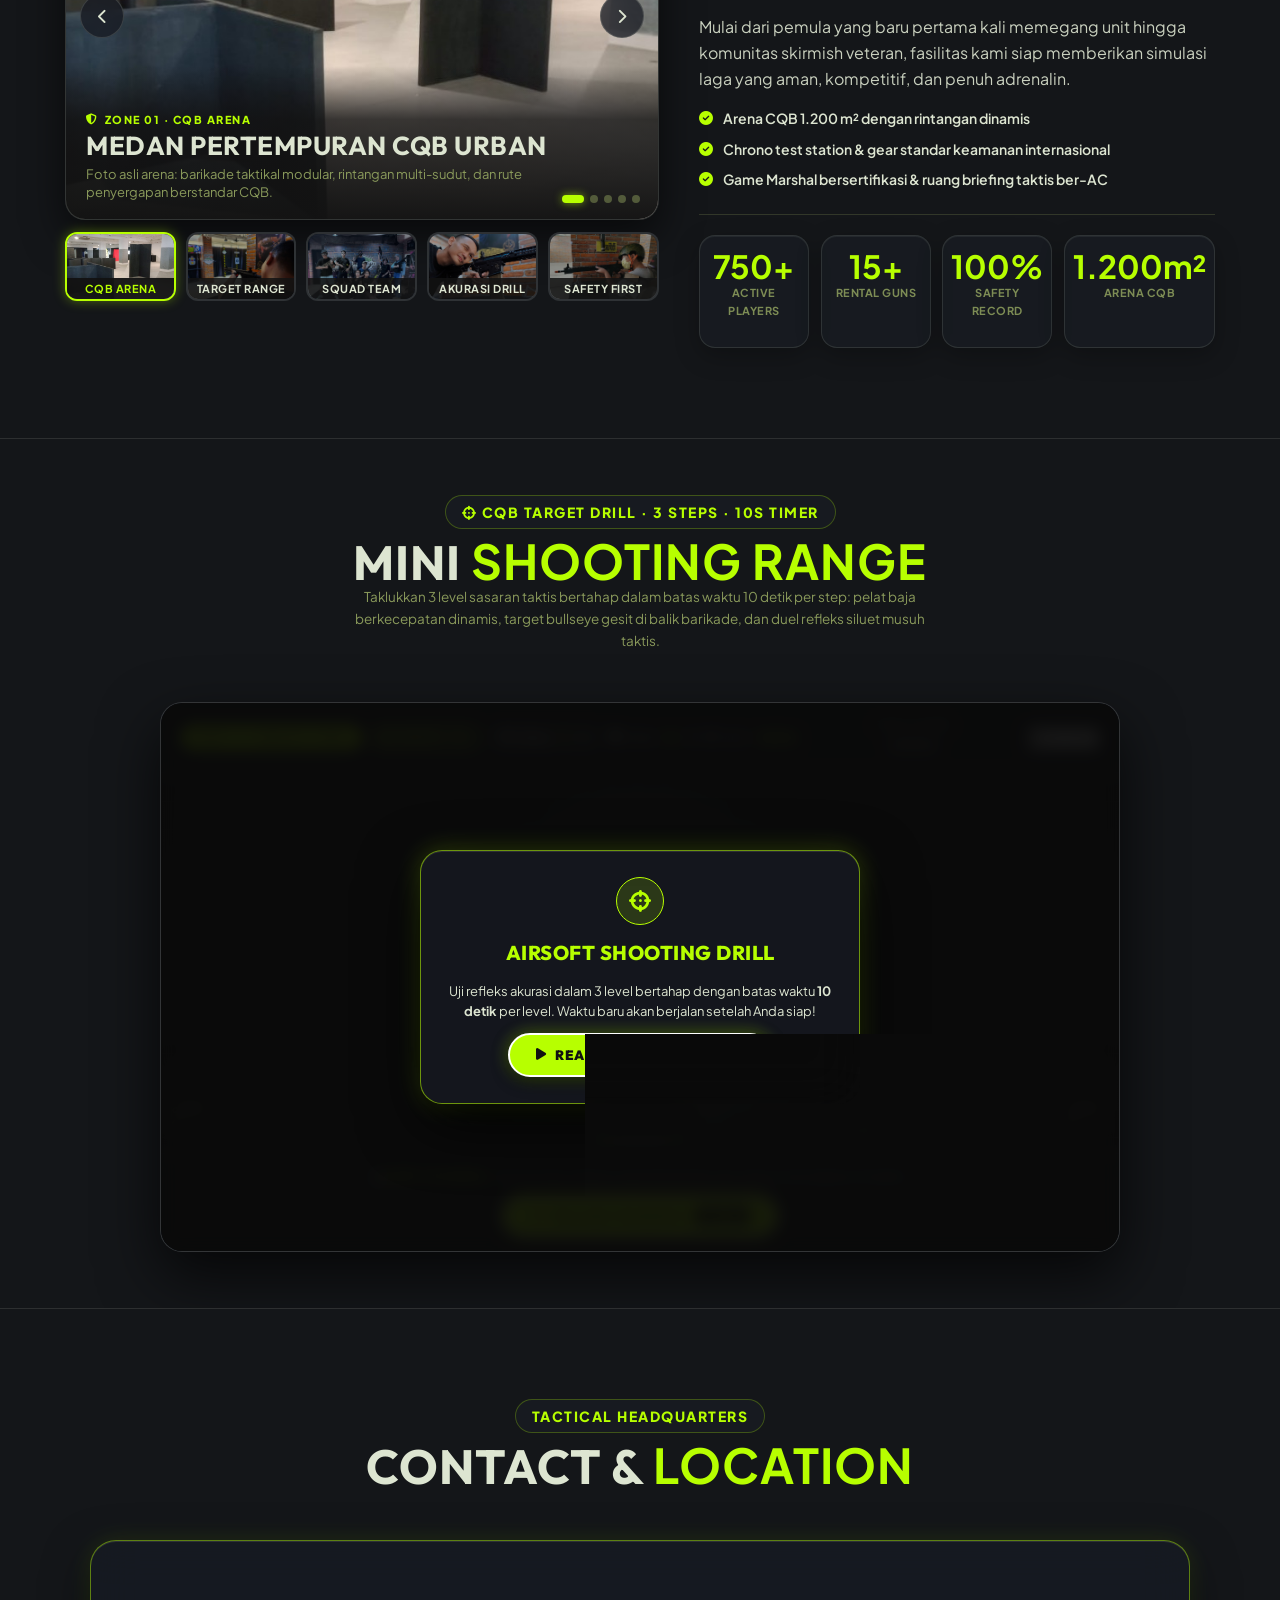
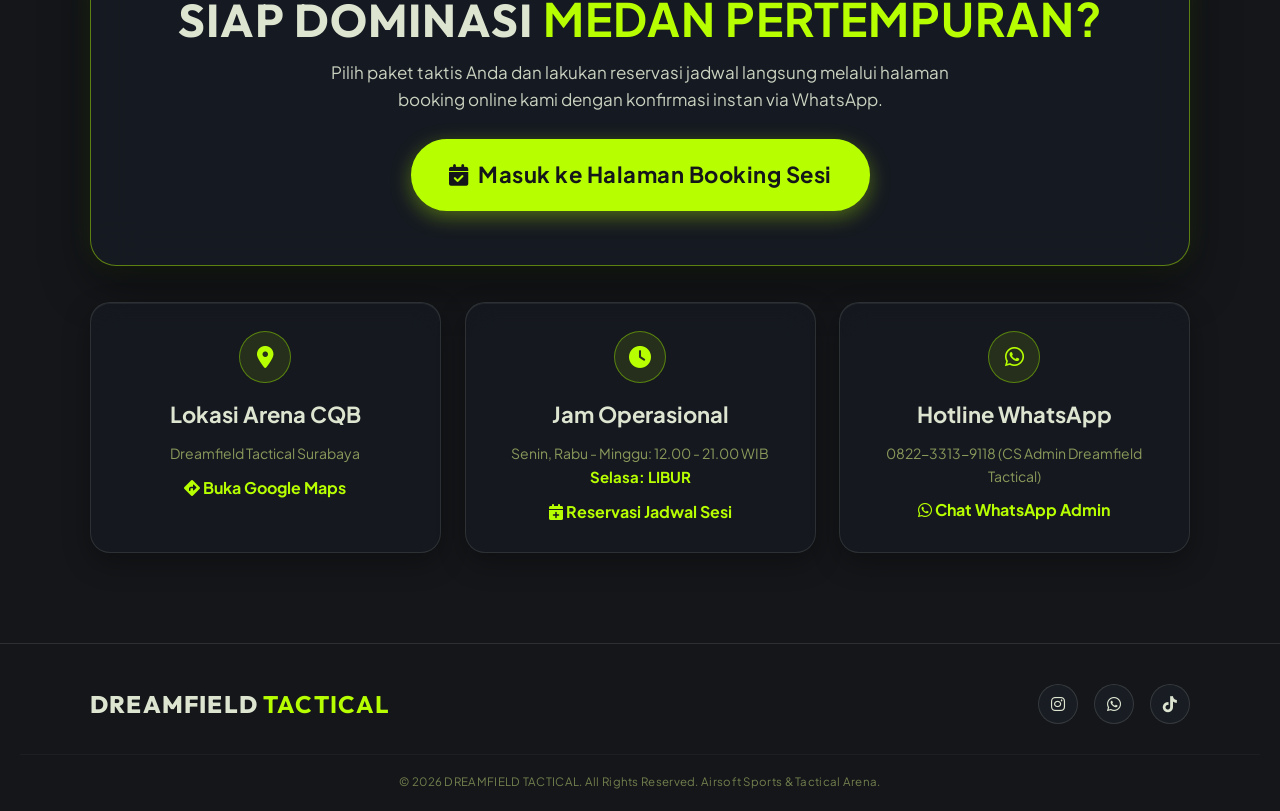
==== commit f5d695dc: "fix(contact): update official admin WhatsApp number to 082233139118 across all pages and bot" ====
--- a/index.html
+++ b/index.html
@@ -4899,7 +4899,7 @@
         </div>
         <div class="drawer-footer">
             <div class="drawer-hours"><i class="fa-regular fa-clock"></i> Buka 12.00 - 21.00 WIB (Selasa Libur)</div>
-            <a href="https://wa.me/6285196561811" target="_blank" rel="noopener noreferrer" class="drawer-wa-btn">
+            <a href="https://wa.me/6282233139118" target="_blank" rel="noopener noreferrer" class="drawer-wa-btn">
                 <i class="fa-brands fa-whatsapp"></i> Chat WhatsApp
             </a>
         </div>
@@ -5312,8 +5312,8 @@
                         <i class="fa-brands fa-whatsapp"></i>
                     </div>
                     <h4>Hotline WhatsApp</h4>
-                    <p>0851-9656-1811 (CS Admin Dreamfield Tactical)</p>
-                    <a href="https://wa.me/6285196561811" target="_blank" rel="noopener noreferrer"><i class="fa-brands fa-whatsapp"></i> Chat WhatsApp Admin</a>
+                    <p>0822-3313-9118 (CS Admin Dreamfield Tactical)</p>
+                    <a href="https://wa.me/6282233139118" target="_blank" rel="noopener noreferrer"><i class="fa-brands fa-whatsapp"></i> Chat WhatsApp Admin</a>
                 </div>
             </div>
         </div>
@@ -5325,7 +5325,7 @@
             <div class="logo">DREAMFIELD<span>TACTICAL</span></div>
             <div class="social-links">
                 <a href="https://www.instagram.com/dreamfieldtacticalsurabaya?stkn=MWI1NnJ3dWYxN3Rvdw==" target="_blank" rel="noopener noreferrer" class="social-btn" title="Instagram Dreamfield Tactical"><i class="fa-brands fa-instagram"></i></a>
-                <a href="https://wa.me/6285196561811" target="_blank" rel="noopener noreferrer" class="social-btn" title="WhatsApp CS Admin"><i class="fa-brands fa-whatsapp"></i></a>
+                <a href="https://wa.me/6282233139118" target="_blank" rel="noopener noreferrer" class="social-btn" title="WhatsApp CS Admin"><i class="fa-brands fa-whatsapp"></i></a>
                 <a href="https://www.tiktok.com/@dreamfieldtactical?_r=1&_t=ZS-99XNAs3k4X6" target="_blank" rel="noopener noreferrer" class="social-btn" title="TikTok Dreamfield Tactical"><i class="fa-brands fa-tiktok"></i></a>
             </div>
         </div>
--- a/assets/css/cs-bot.css
+++ b/assets/css/cs-bot.css
@@ -379,12 +379,31 @@
 }
 
 .df-cs-msg-bubble ul, .df-cs-msg-bubble ol {
-    margin: 6px 0 8px 18px;
+    margin: 8px 0 8px 18px;
     padding: 0;
 }
 
+.df-cs-msg-bubble ul {
+    list-style-type: disc;
+}
+
+.df-cs-msg-bubble ol {
+    list-style-type: decimal;
+}
+
 .df-cs-msg-bubble li {
-    margin-bottom: 4px;
+    margin-bottom: 5px;
+    padding-left: 2px;
+    line-height: 1.5;
+}
+
+.df-cs-msg.bot .df-cs-msg-bubble li::marker {
+    color: var(--cs-lime);
+    font-size: 1.1em;
+}
+
+.df-cs-msg.user .df-cs-msg-bubble li::marker {
+    color: #ffffff;
 }
 
 .df-cs-msg-bubble a {
@@ -568,6 +587,68 @@
     opacity: 0.5;
     cursor: not-allowed;
     transform: none;
+}
+
+/* Floating Scroll-Down Indicator Button */
+.df-cs-scroll-down-btn {
+    position: absolute;
+    bottom: 74px;
+    left: 50%;
+    transform: translateX(-50%) translateY(14px);
+    display: flex;
+    align-items: center;
+    gap: 8px;
+    padding: 8px 16px;
+    background: rgba(18, 22, 30, 0.95);
+    border: 1px solid var(--cs-lime);
+    color: var(--cs-lime);
+    font-size: 12px;
+    font-weight: 700;
+    font-family: 'Plus Jakarta Sans', sans-serif;
+    border-radius: 9999px;
+    box-shadow: 0 4px 20px rgba(0, 0, 0, 0.6), 0 0 14px rgba(183, 255, 0, 0.35);
+    cursor: pointer;
+    z-index: 100;
+    opacity: 0;
+    pointer-events: none;
+    visibility: hidden;
+    transition: opacity 0.22s ease, transform 0.22s cubic-bezier(0.16, 1, 0.3, 1), visibility 0.22s;
+    backdrop-filter: blur(8px);
+    -webkit-backdrop-filter: blur(8px);
+    white-space: nowrap;
+    user-select: none;
+}
+
+.df-cs-scroll-down-btn.visible {
+    opacity: 1;
+    pointer-events: auto;
+    visibility: visible;
+    transform: translateX(-50%) translateY(0);
+    animation: csScrollHintBounce 2s infinite ease-in-out;
+}
+
+.df-cs-scroll-down-btn:hover {
+    background: var(--cs-lime);
+    color: #12141a;
+    box-shadow: 0 6px 24px rgba(183, 255, 0, 0.6);
+}
+
+.df-cs-scroll-down-btn i {
+    font-size: 11px;
+    transition: transform 0.15s ease;
+}
+
+.df-cs-scroll-down-btn:hover i {
+    transform: translateY(2px);
+}
+
+@keyframes csScrollHintBounce {
+    0%, 100% {
+        transform: translateX(-50%) translateY(0);
+    }
+    50% {
+        transform: translateX(-50%) translateY(-5px);
+    }
 }
 
 /* Prevent background page scroll on mobile when chat is open */
@@ -678,5 +759,11 @@
     .df-cs-input::placeholder {
         font-size: 15px !important;
     }
-}
-
+
+    .df-cs-scroll-down-btn {
+        bottom: calc(76px + env(safe-area-inset-bottom, 0px));
+        font-size: 12.5px;
+        padding: 9px 18px;
+    }
+}
+
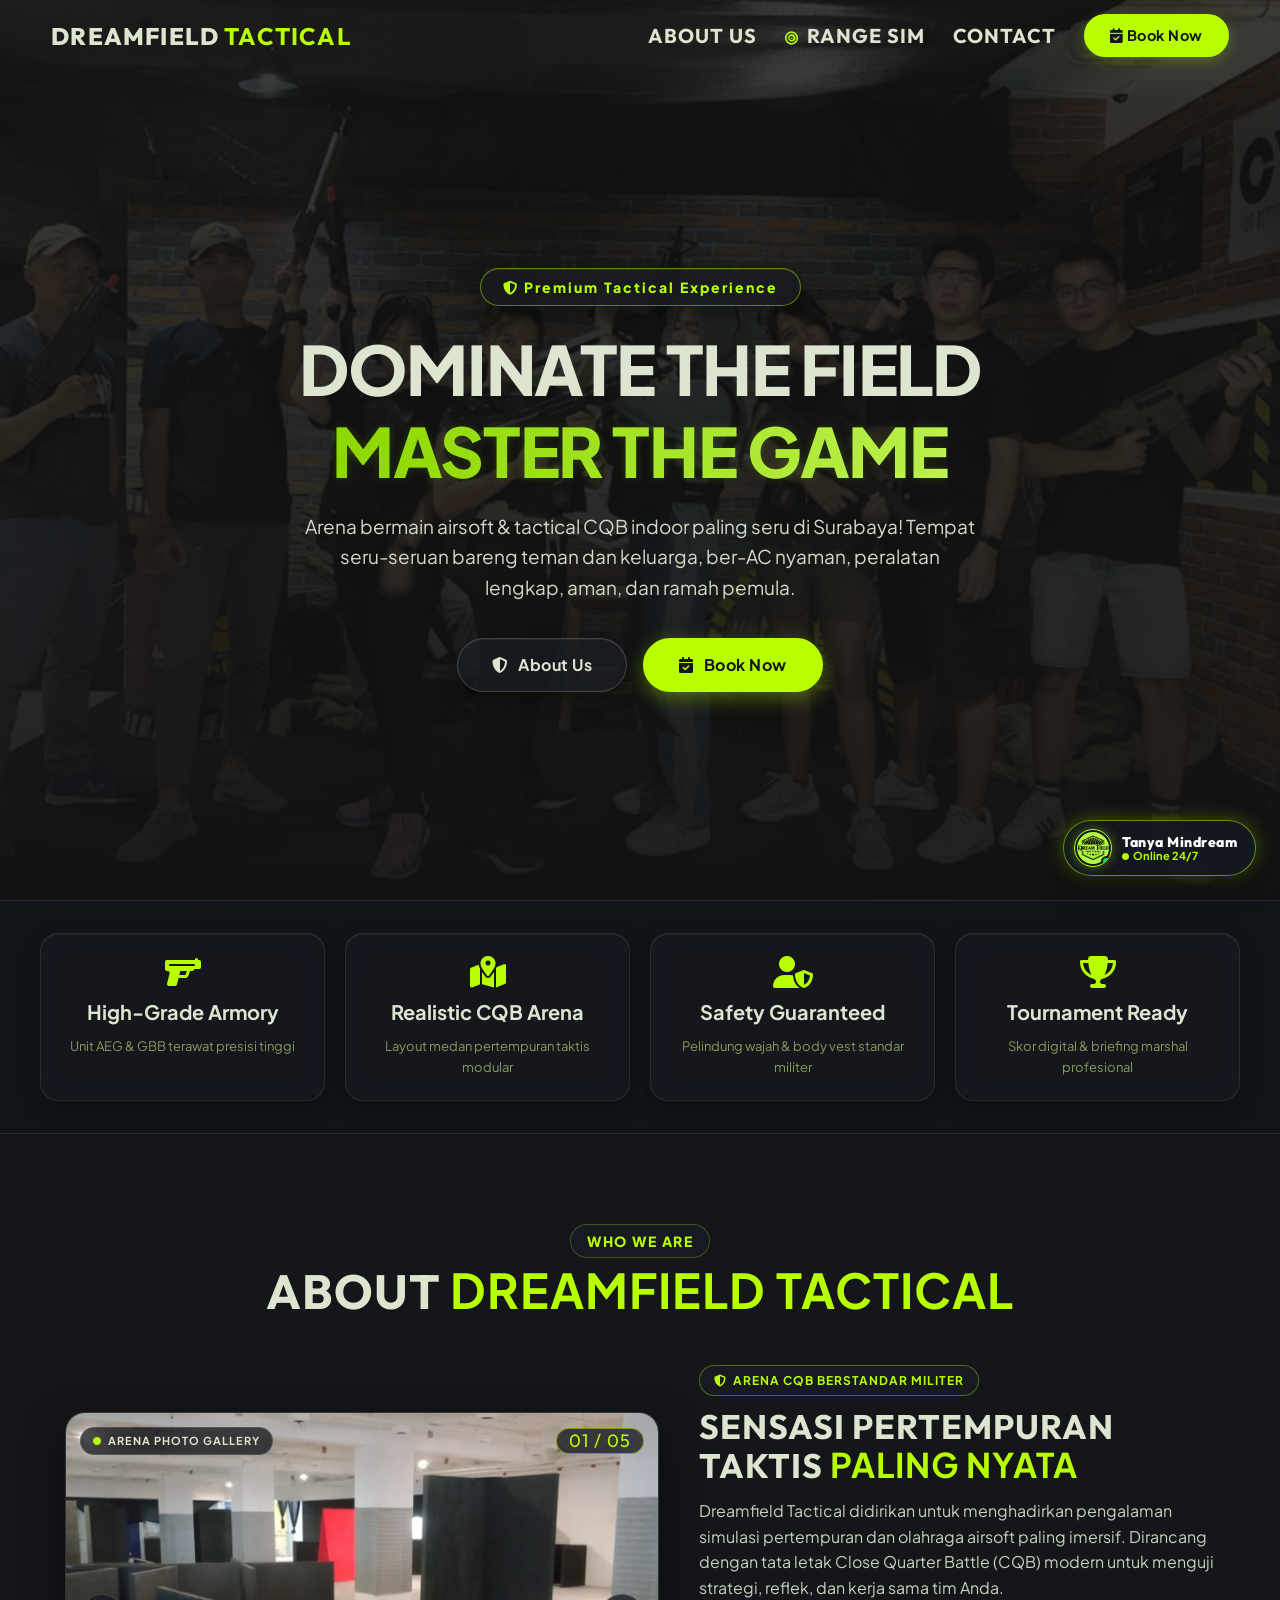
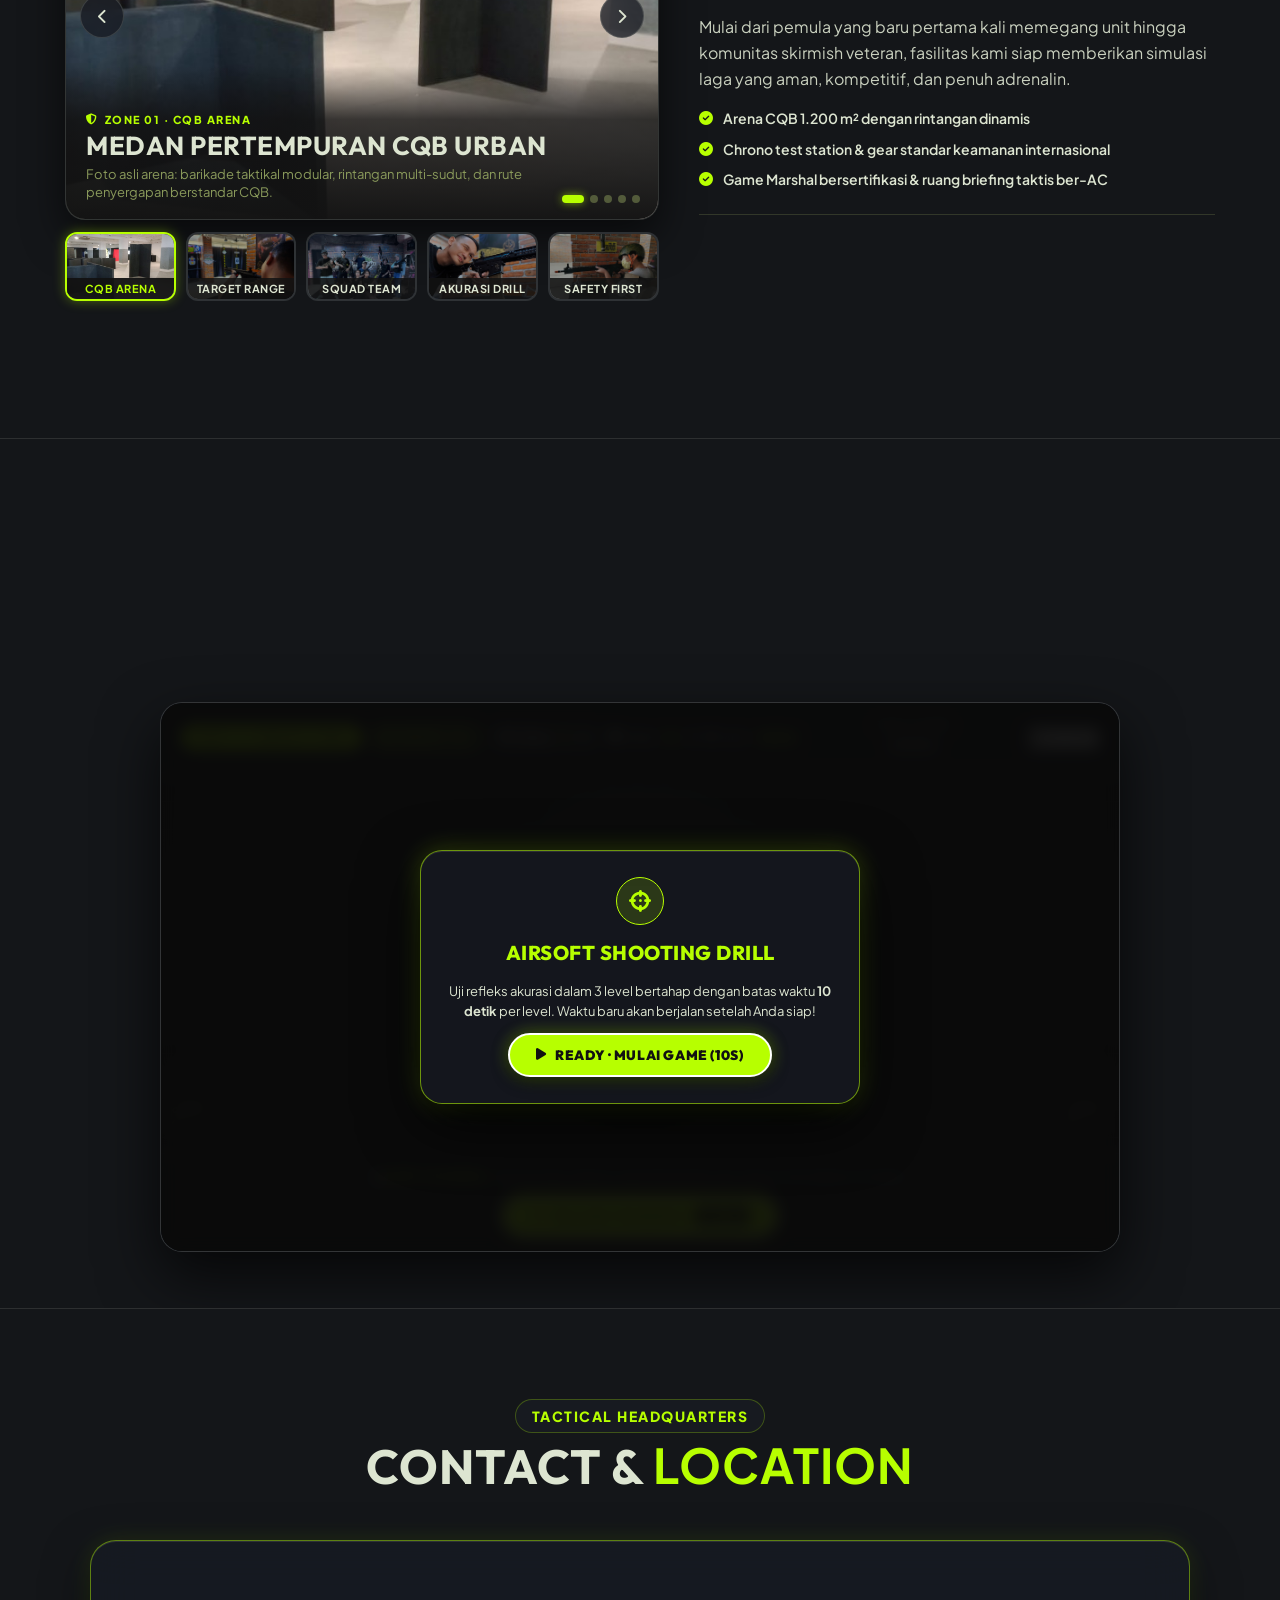
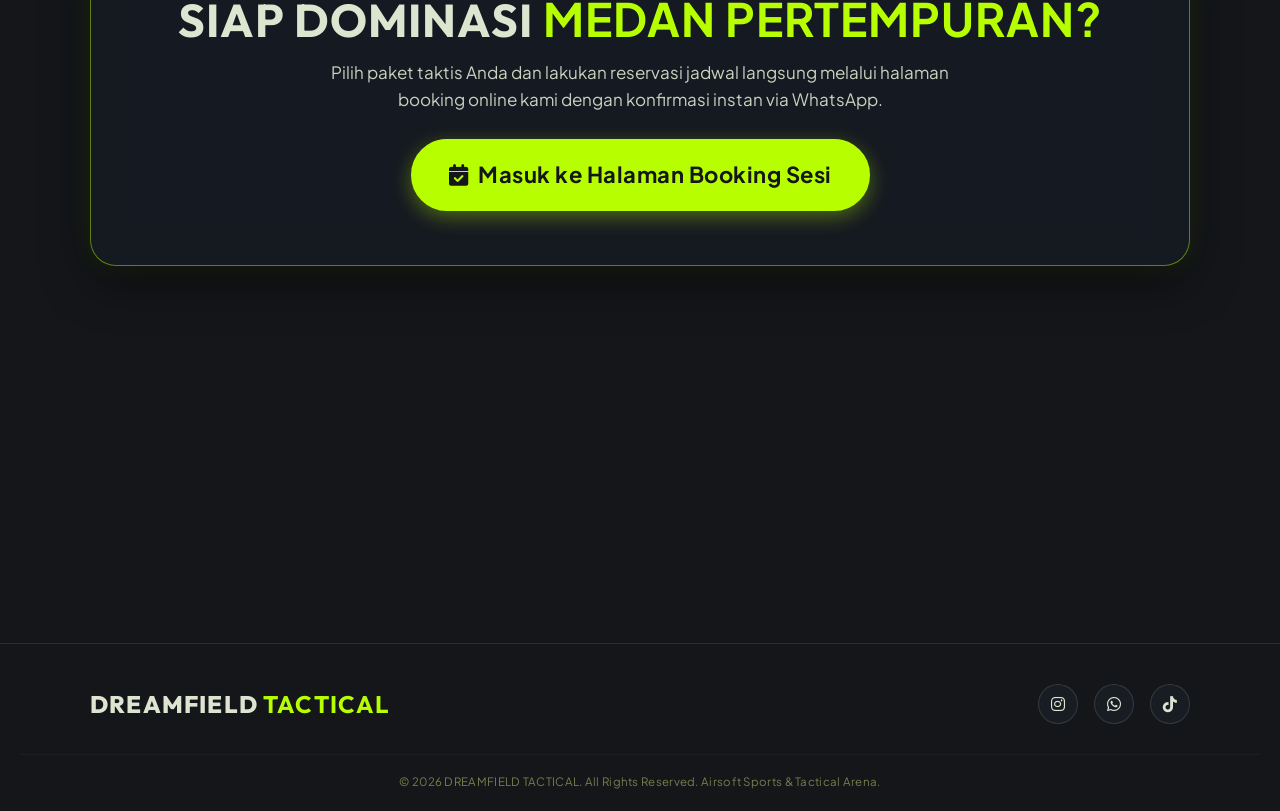
==== commit 845233d8: "feat: implement Supabase-powered Admin CMS, live content sync, and project documentation" ====
--- a/index.html
+++ b/index.html
@@ -6560,5 +6560,53 @@
 
     <!-- Dreamfield Tactical CS AI Widget Controller -->
     <script src="assets/js/cs-bot.js" defer></script>
+    <!-- Dreamfield CMS Client (Supabase Live Synchronization) -->
+    <script src="assets/js/cms-client.js"></script>
+    <script>
+        async function syncIndexCms() {
+            if (!window.DreamfieldCMS) return;
+            try {
+                const [content, media] = await Promise.all([
+                    window.DreamfieldCMS.getSiteContent(),
+                    window.DreamfieldCMS.getSiteMedia()
+                ]);
+
+                if (content) {
+                    if (content.hero) {
+                        const hBadge = document.querySelector('.hero-badge');
+                        if (hBadge && content.hero.badge) hBadge.innerHTML = `<i class="fa-solid fa-shield-halved"></i> ${content.hero.badge}`;
+
+                        const hLine1 = document.querySelector('.hero-title-line.line-1');
+                        if (hLine1 && content.hero.title_line_1) hLine1.textContent = content.hero.title_line_1;
+
+                        const hLine2 = document.querySelector('.hero-title-line.line-2');
+                        if (hLine2 && content.hero.title_line_2) hLine2.textContent = content.hero.title_line_2;
+
+                        const hDesc = document.querySelector('.hero-description');
+                        if (hDesc && content.hero.description) hDesc.textContent = content.hero.description;
+                    }
+
+                    if (content.contact) {
+                        const waIntl = content.contact.wa_number_intl ? content.contact.wa_number_intl.replace(/[^0-9]/g, '') : '6282233139118';
+                        const waLinks = document.querySelectorAll('a[href*="wa.me"]');
+                        waLinks.forEach(a => {
+                            a.href = `https://wa.me/${waIntl}`;
+                        });
+                    }
+
+                    if (content.cta) {
+                        const ctaH3 = document.querySelector('.cta-banner-card h3');
+                        if (ctaH3 && content.cta.heading) ctaH3.textContent = content.cta.heading;
+
+                        const ctaP = document.querySelector('.cta-banner-card p');
+                        if (ctaP && content.cta.description) ctaP.textContent = content.cta.description;
+                    }
+                }
+            } catch (err) {
+                console.warn('[Index CMS Sync] Fallback to static defaults:', err);
+            }
+        }
+        document.addEventListener('DOMContentLoaded', syncIndexCms);
+    </script>
 </body>
 </html>
